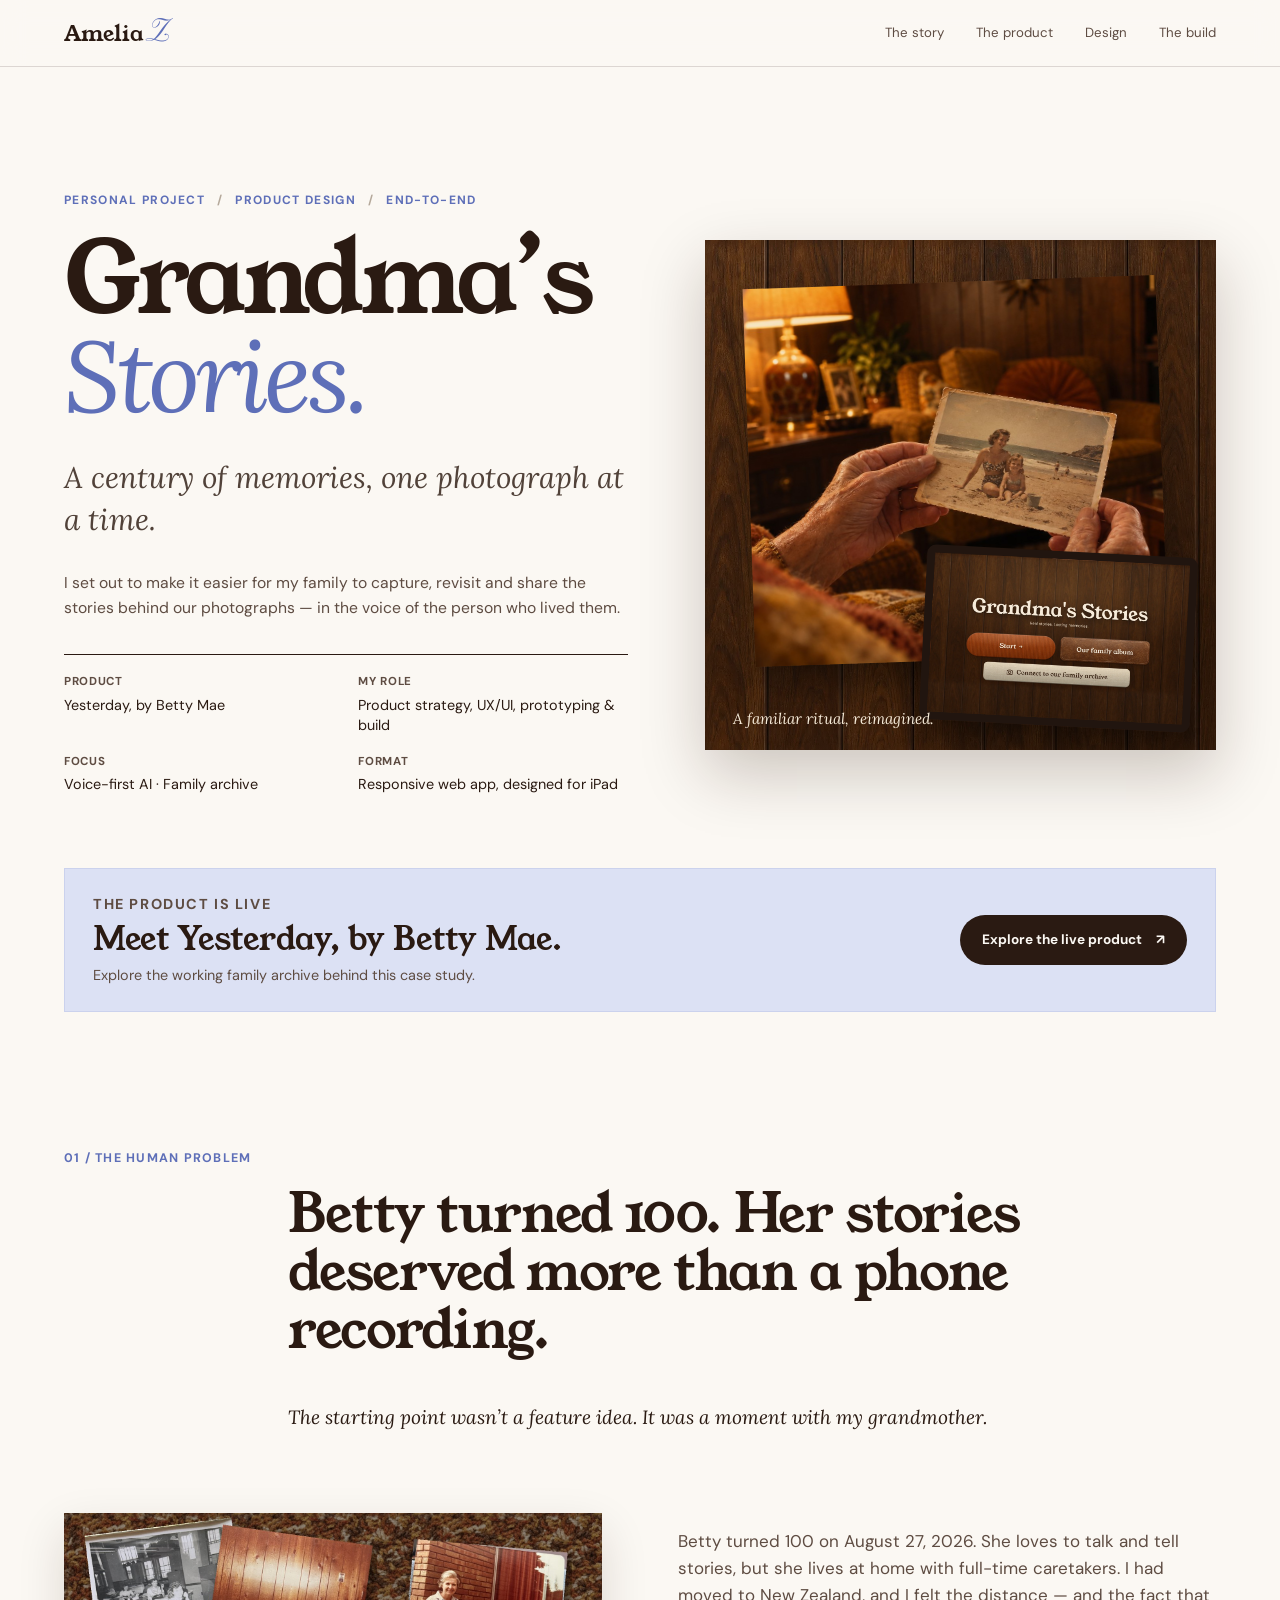
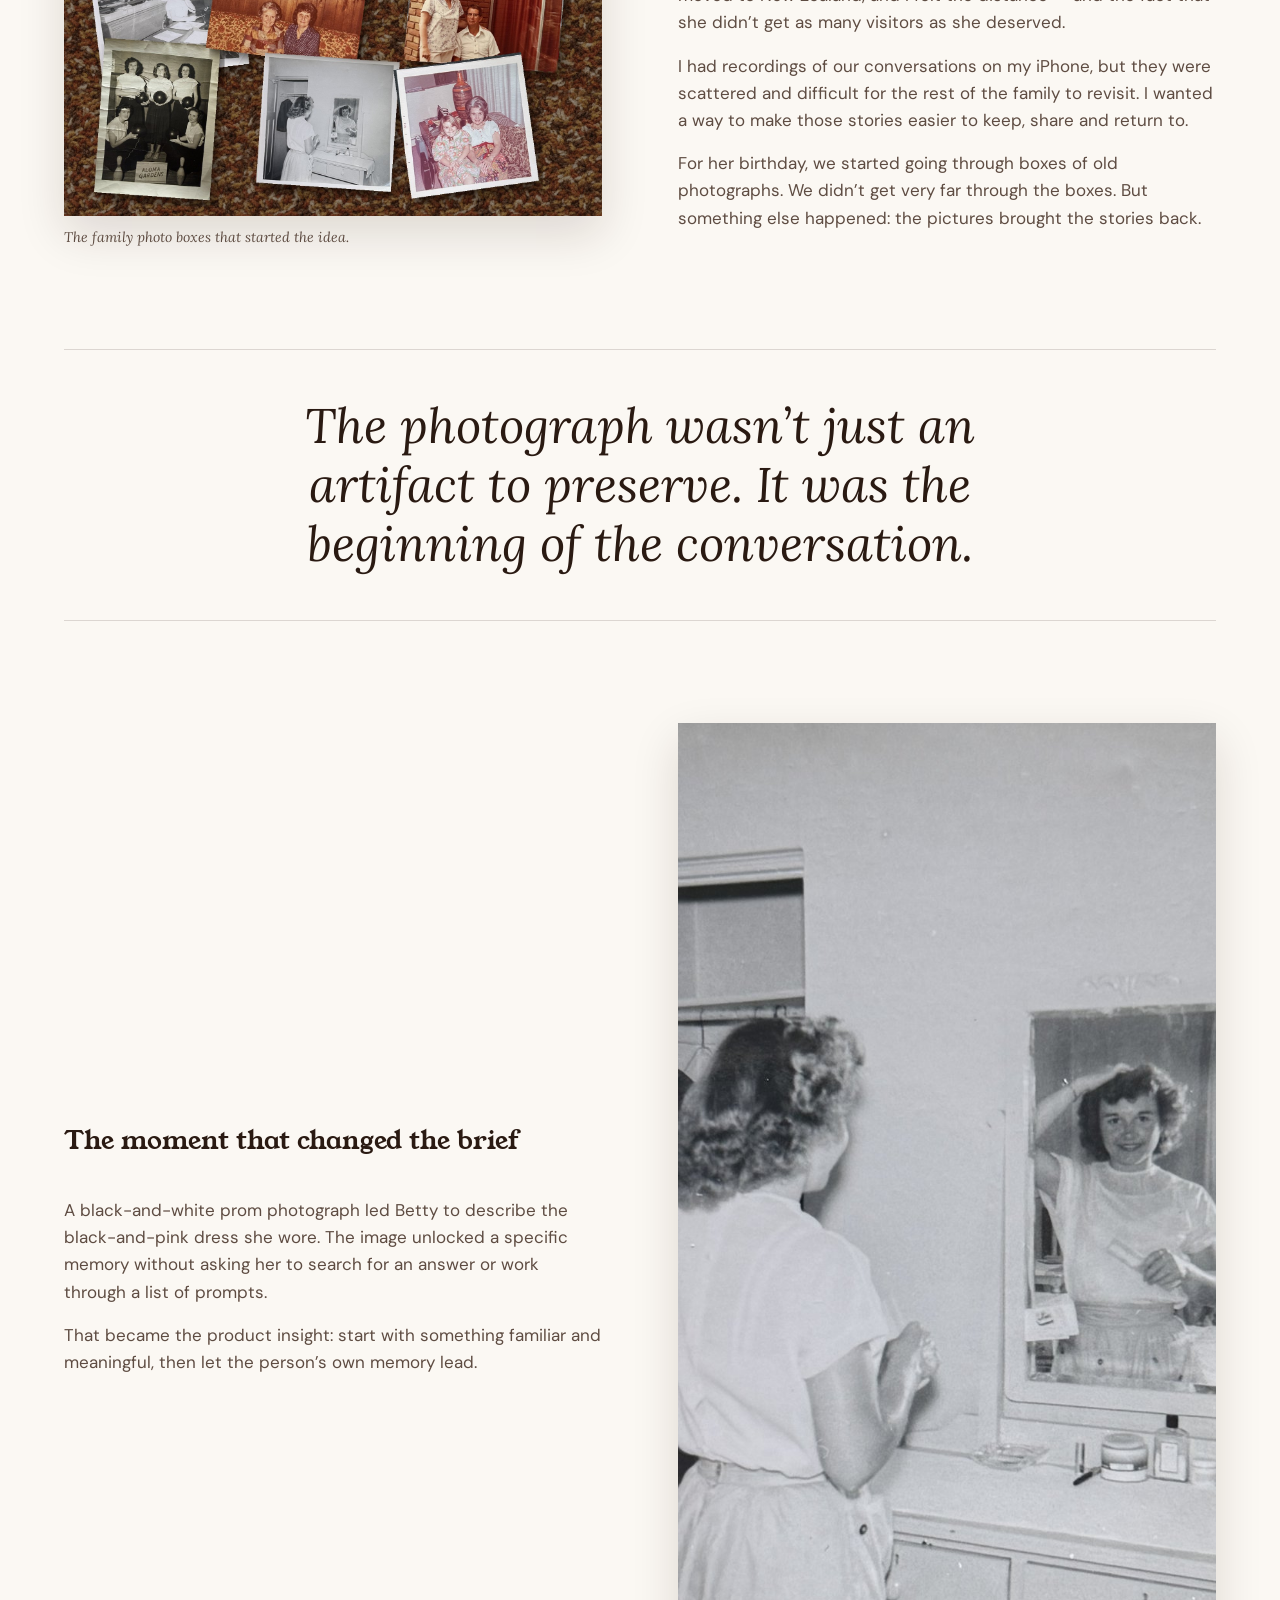
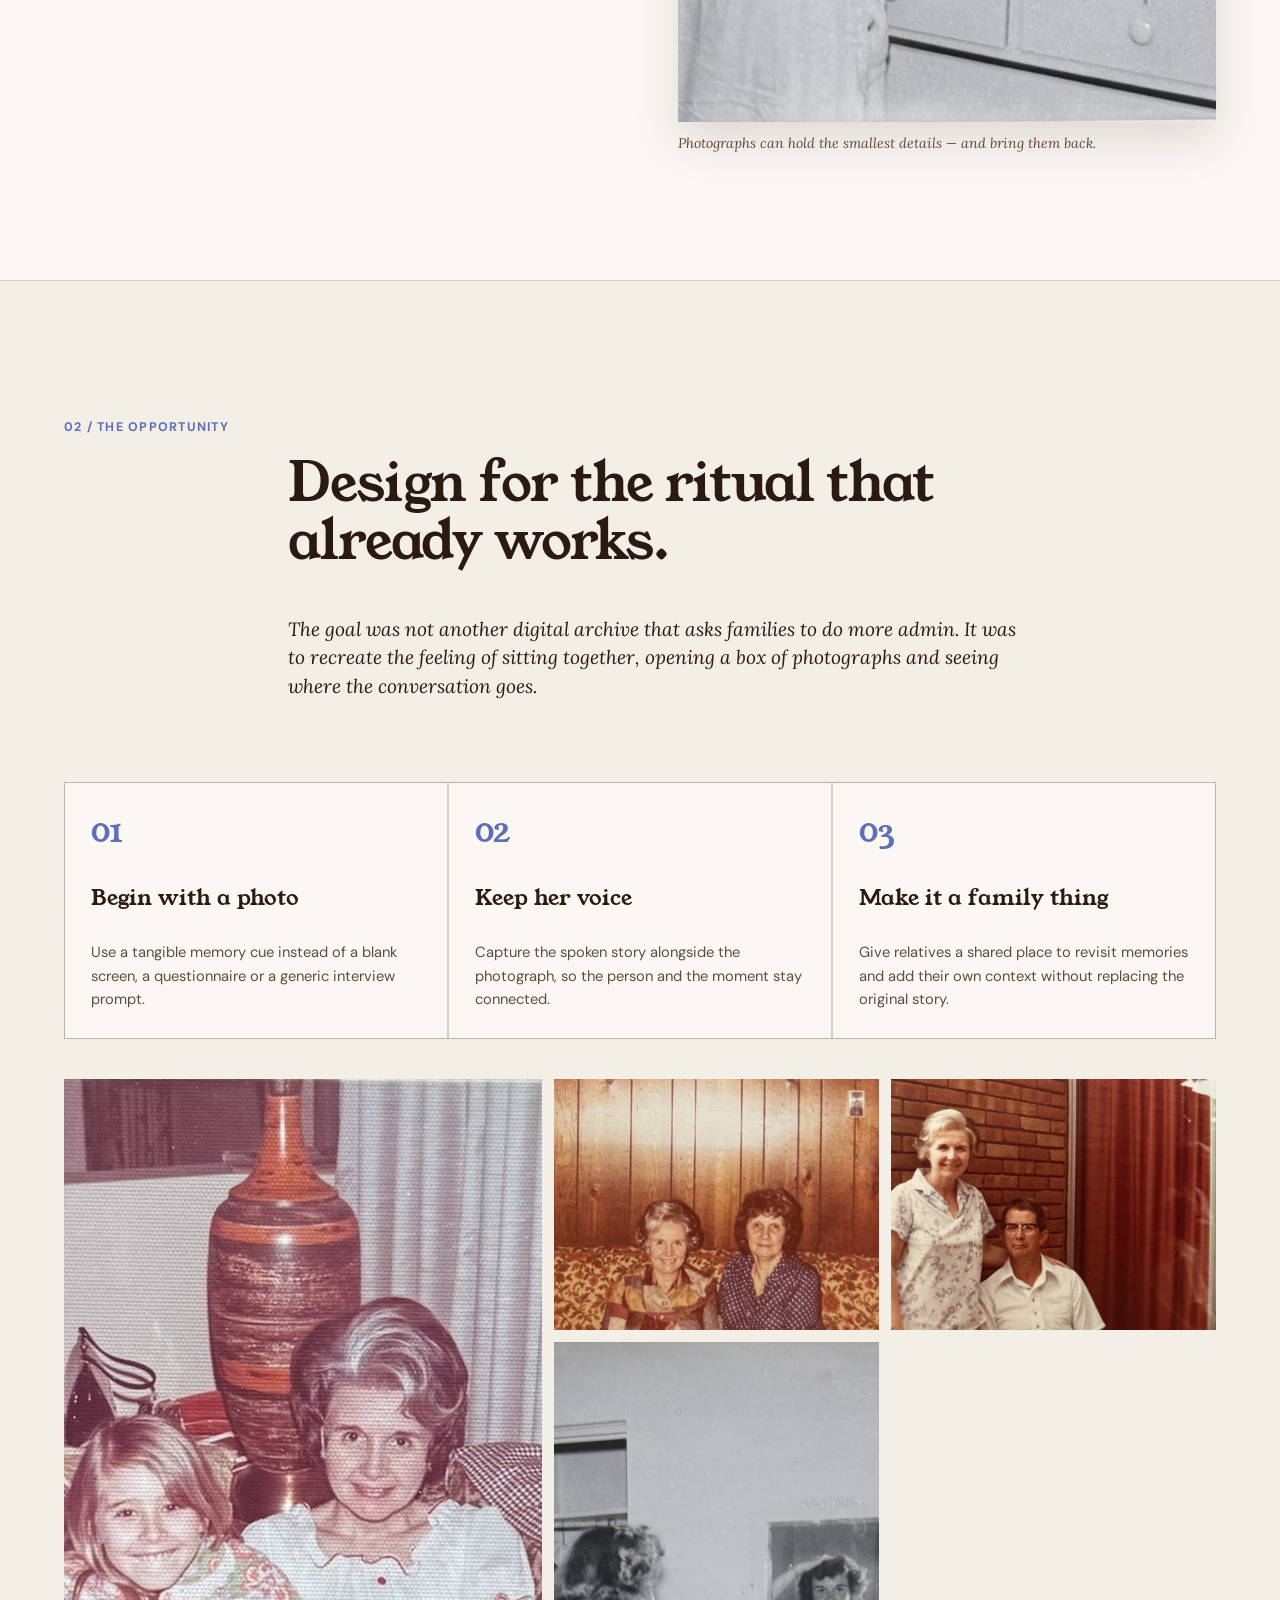
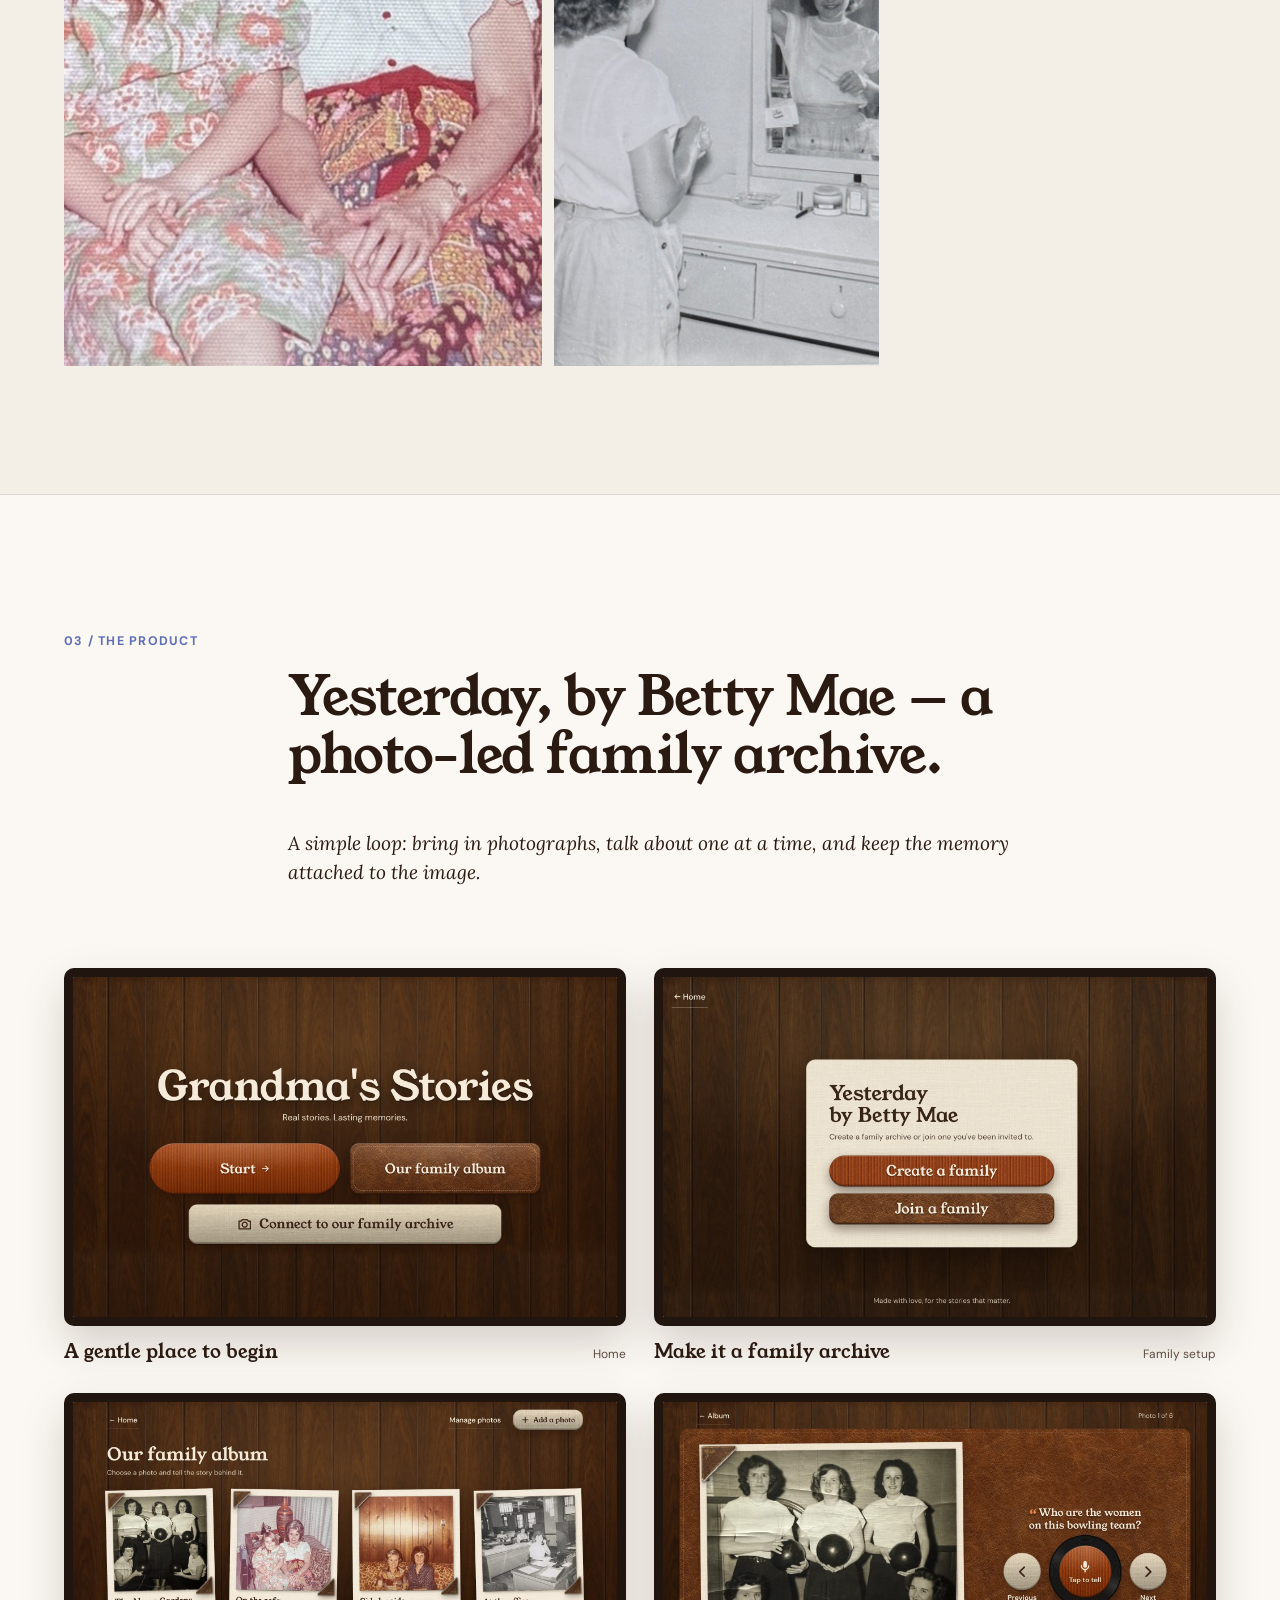
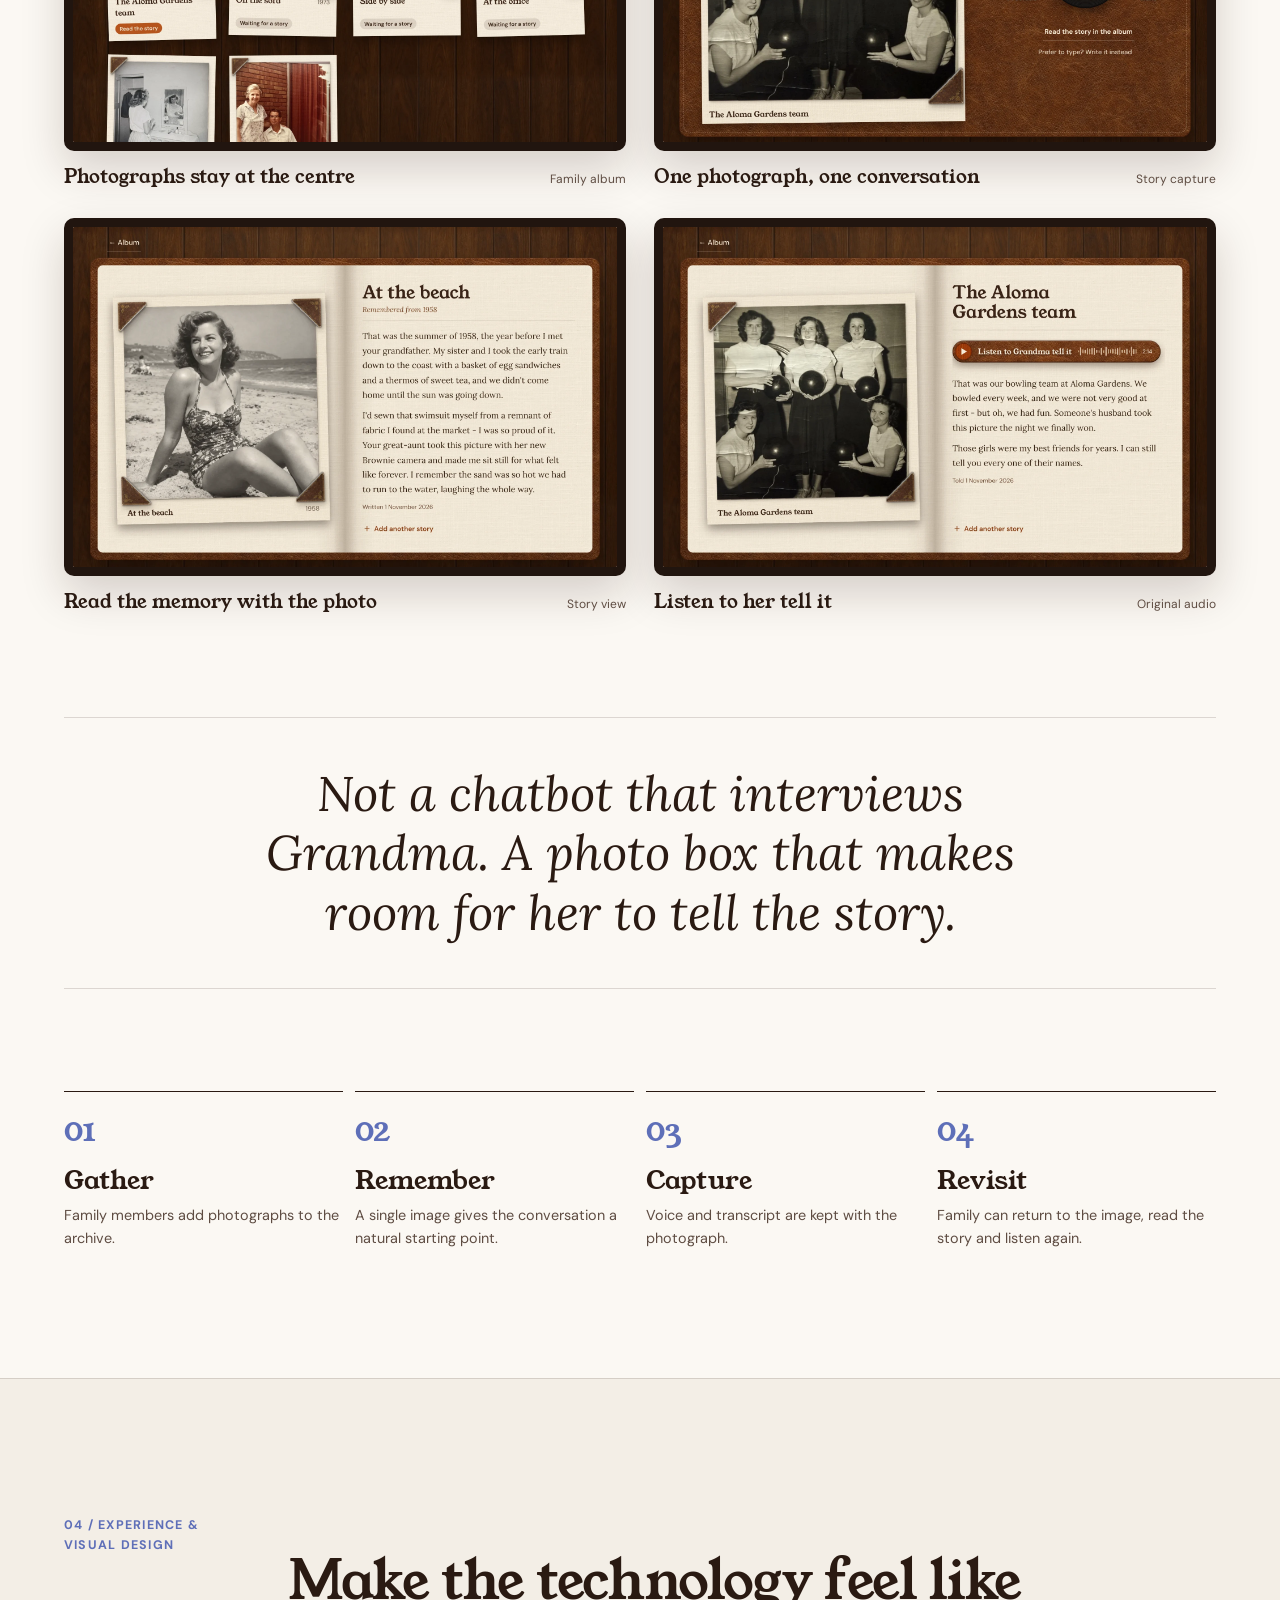
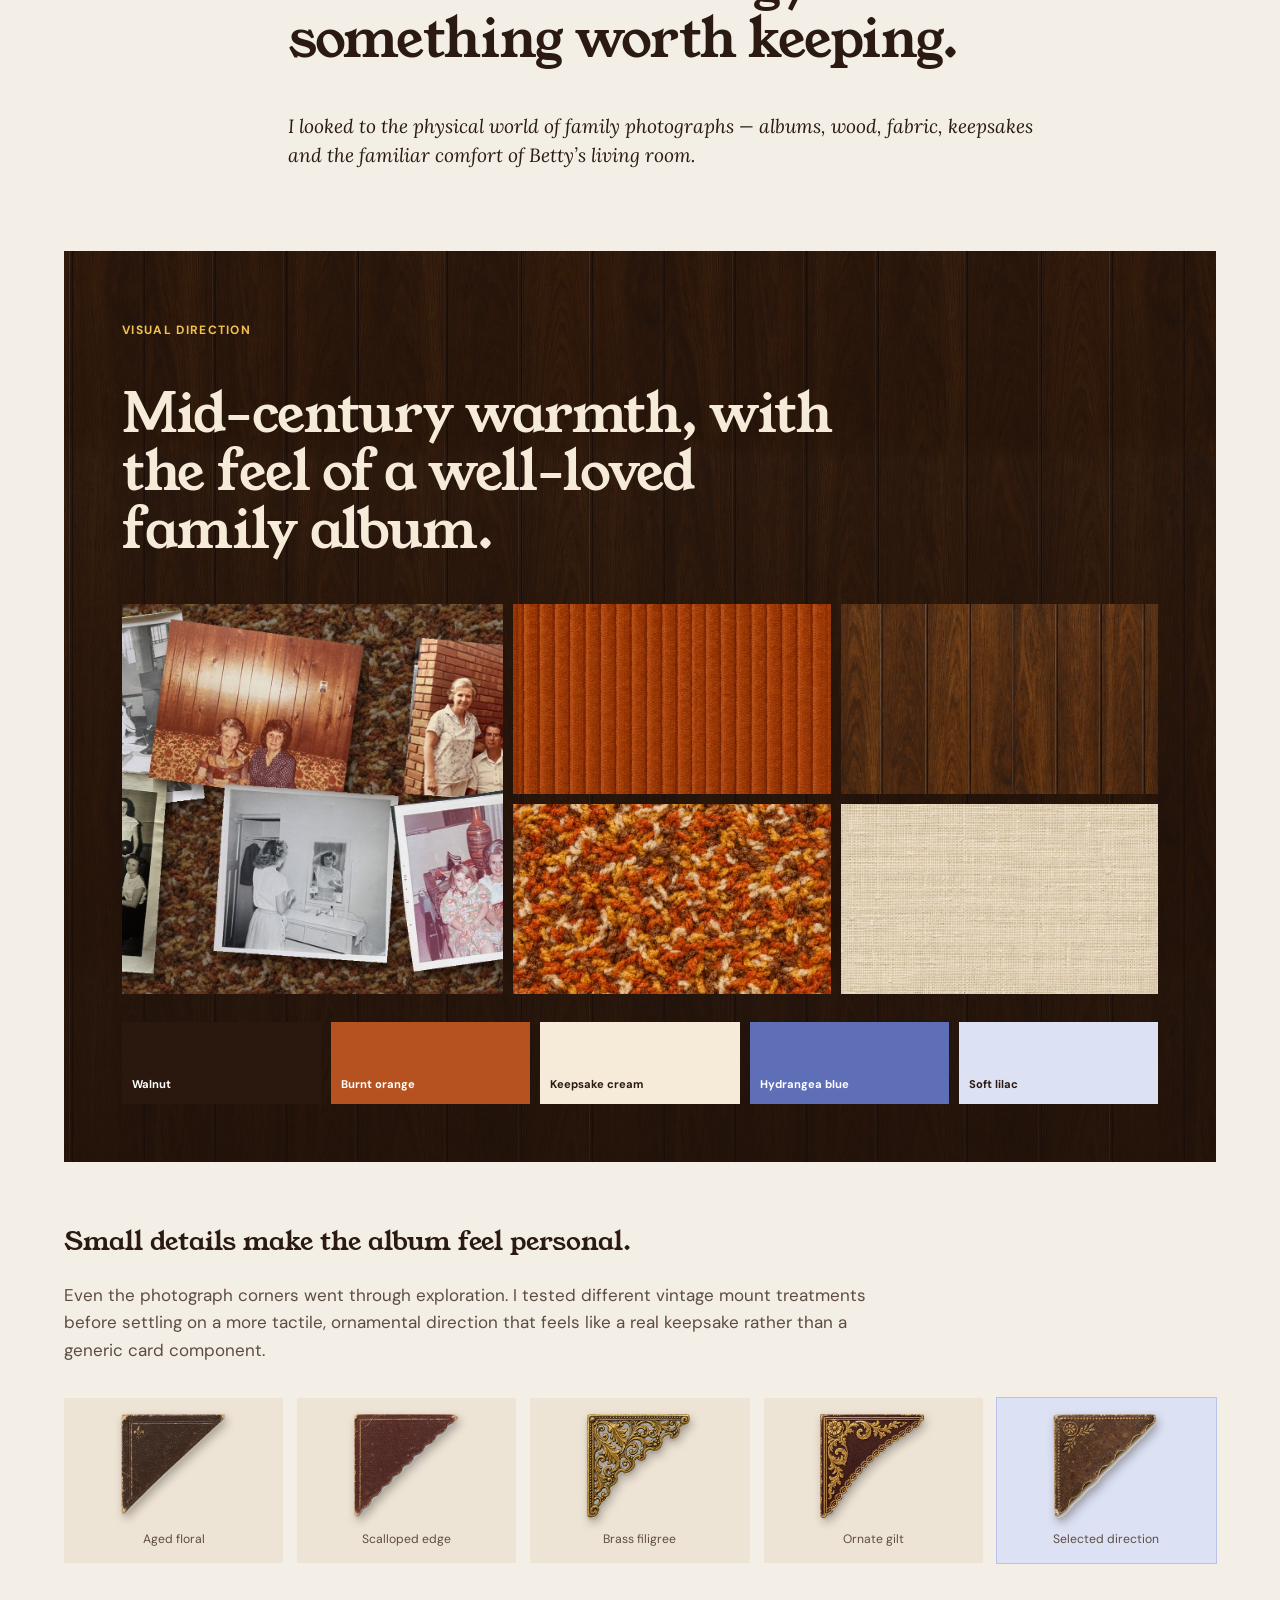
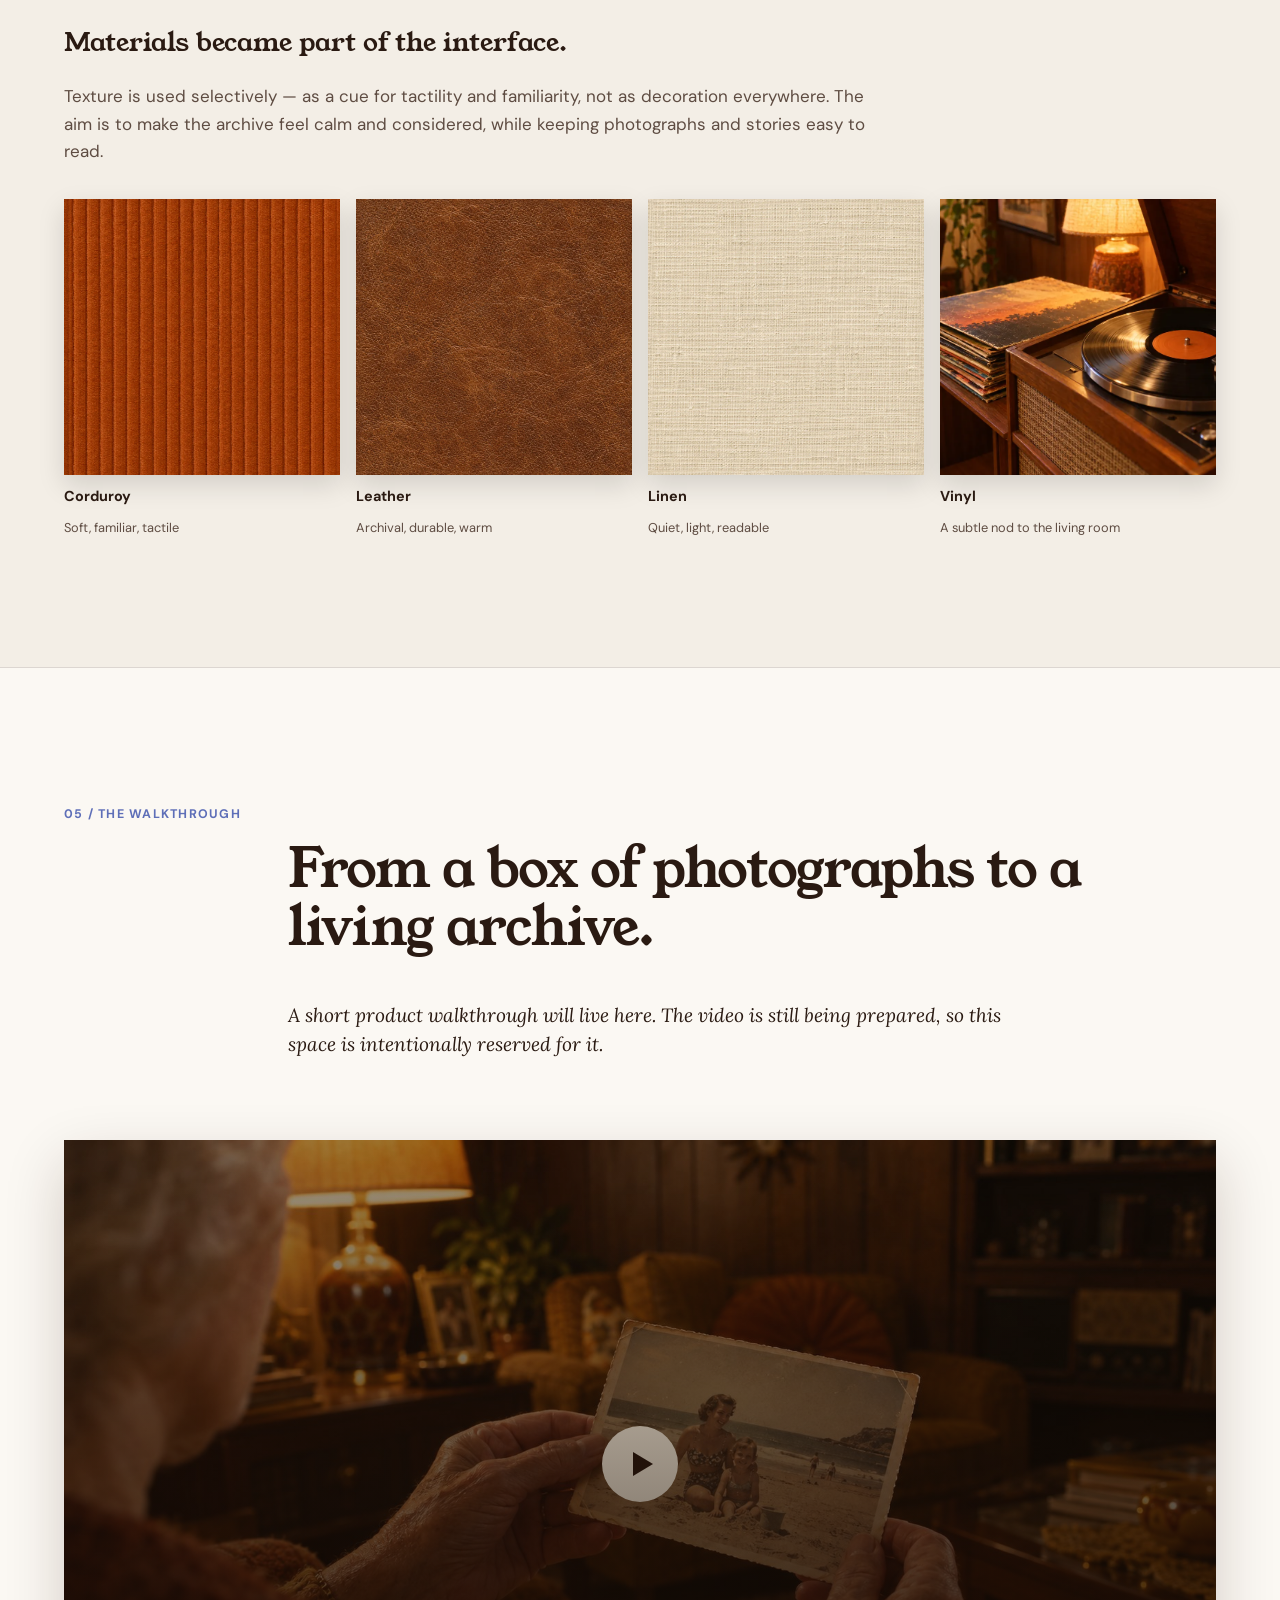
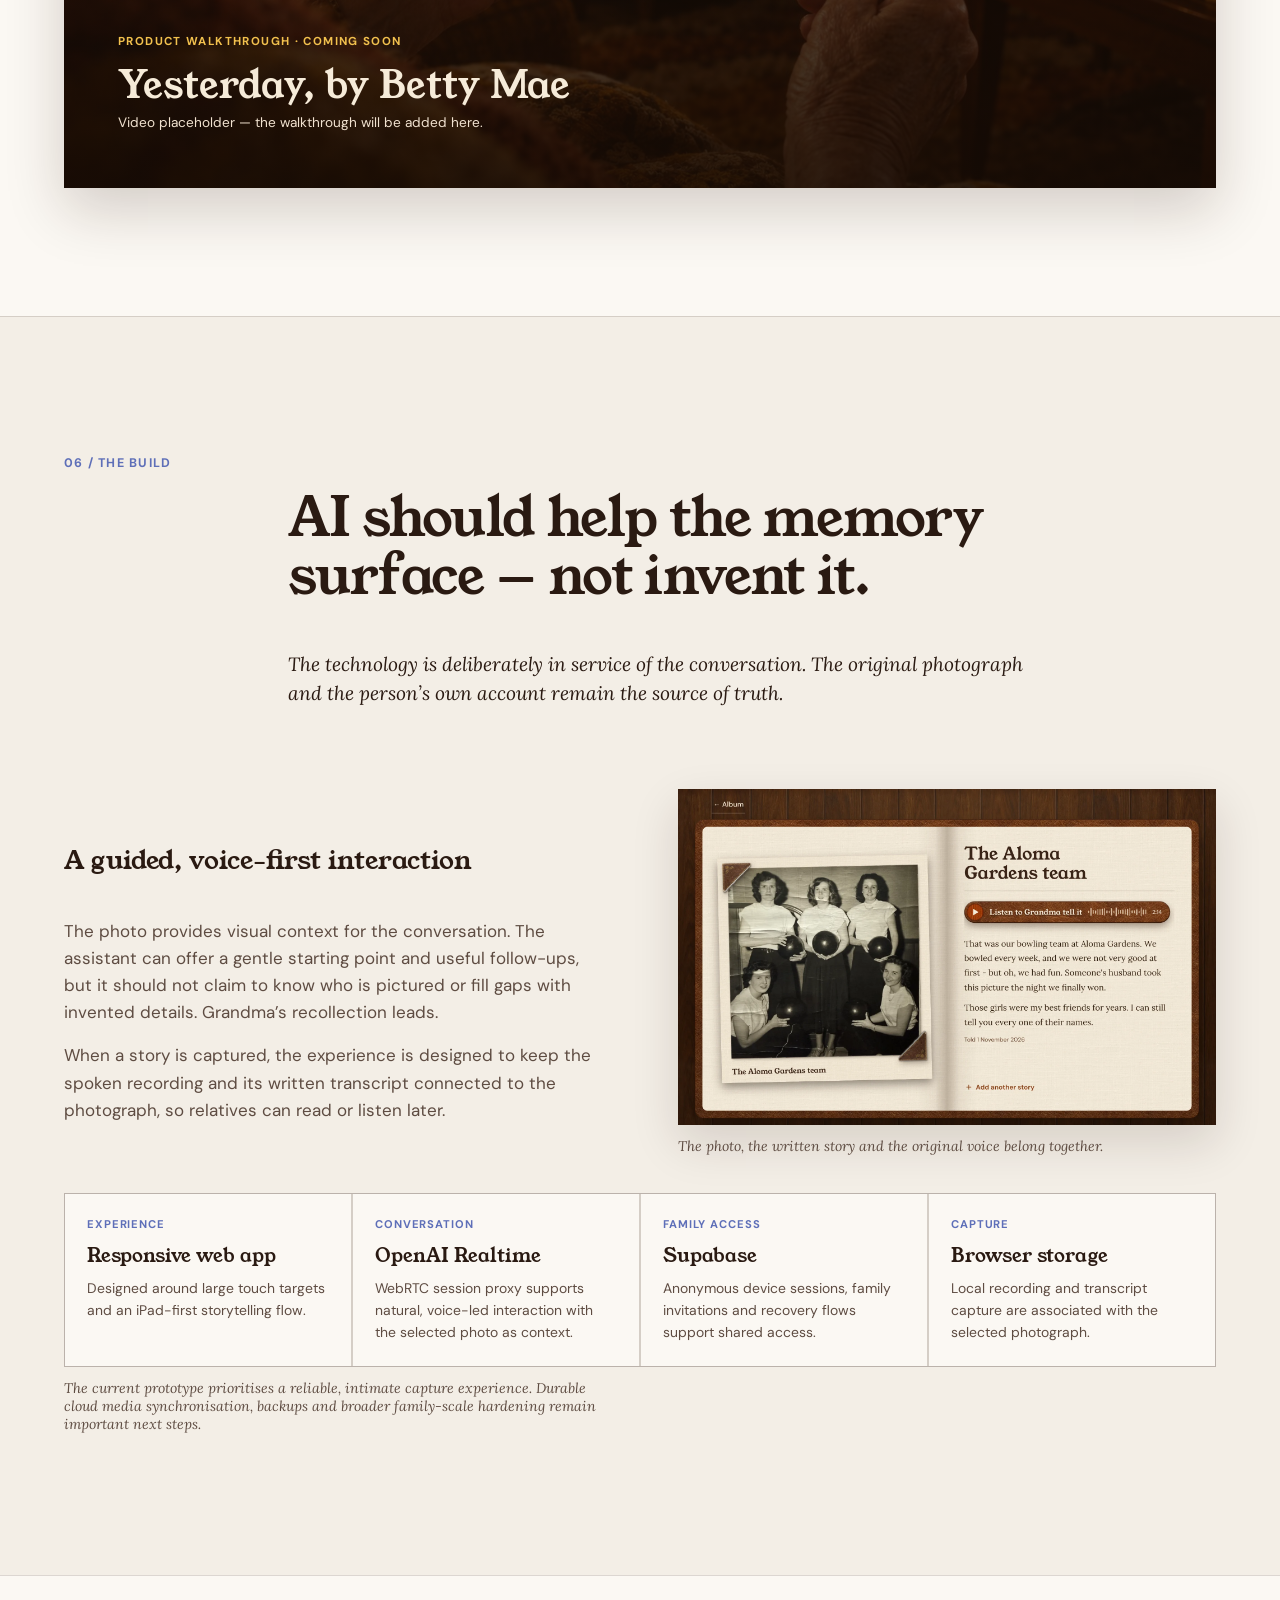
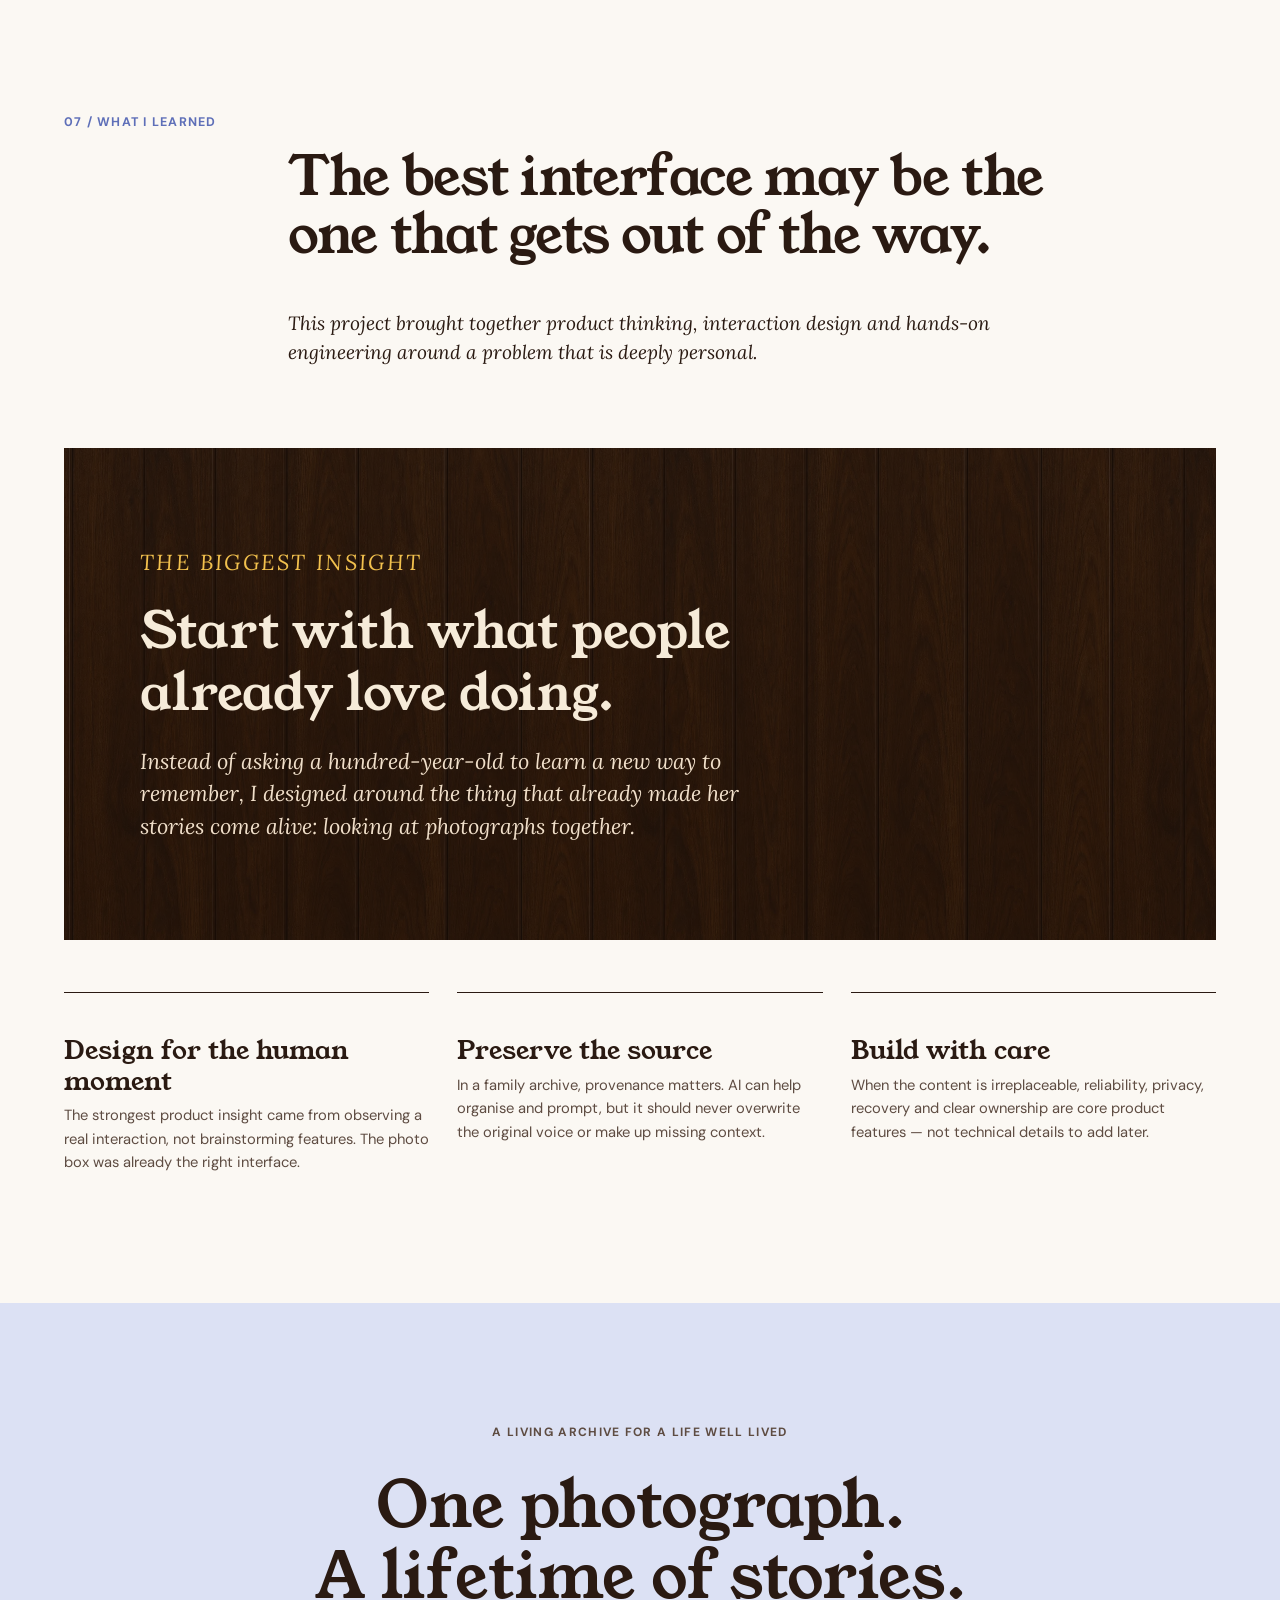
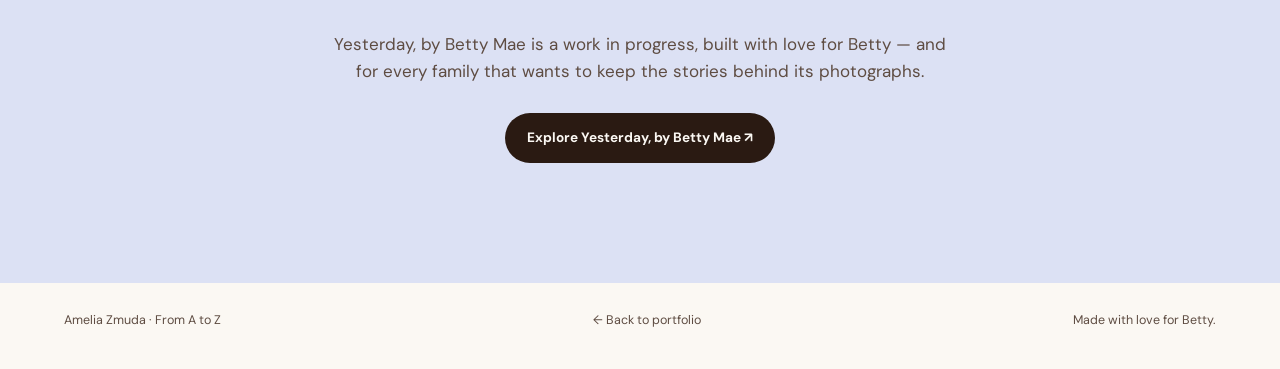
==== grandmas-stories/index.html @ b954909a "Rebuild Grandma’s Stories case study with project assets" ====
<!doctype html>
<html lang="en">
<head>
<meta charset="utf-8">
<meta name="viewport" content="width=device-width,initial-scale=1">
<meta name="theme-color" content="#fbf8f3">
<meta name="description" content="How Amelia Zmuda designed Yesterday, by Betty Mae: a photo-led family archive for preserving stories in the voices of the people who lived them.">
<title>Grandma’s Stories · Amelia Zmuda</title>
<link rel="preconnect" href="https://fonts.googleapis.com">
<link rel="preconnect" href="https://fonts.gstatic.com" crossorigin>
<link href="https://fonts.googleapis.com/css2?family=DM+Sans:wght@400;500;600;700&family=Lora:ital,wght@0,400;0,500;1,400;1,500&family=Young+Serif&family=Pinyon+Script&display=swap" rel="stylesheet">
<style>
:root{--paper:#fbf8f3;--paper2:#f3eee6;--ink:#2a1a12;--soft:#5e4c42;--rule:rgba(42,26,18,.15);--blue:#5e6fb8;--blue-soft:#dce1f4;--lilac:#b59bd3;--walnut:#2a170d;--cream:#f6ebd9;--rust:#b5521f;--display:"Young Serif",Georgia,serif;--serif:"Lora",Georgia,serif;--sans:"DM Sans",Arial,sans-serif;--wrap:min(1180px,calc(100% - 2 * clamp(20px,5vw,64px)))}
*{box-sizing:border-box}html{scroll-behavior:smooth;scroll-padding-top:90px}body{margin:0;background:var(--paper);color:var(--ink);font:17px/1.6 var(--sans);-webkit-font-smoothing:antialiased}img{display:block;max-width:100%}a{color:inherit}.wrap{width:var(--wrap);margin-inline:auto}
.site-nav{position:sticky;top:0;z-index:20;background:rgba(251,248,243,.92);backdrop-filter:blur(12px);border-bottom:1px solid var(--rule)}.nav-inner{display:flex;align-items:center;justify-content:space-between;gap:24px;min-height:66px}.wordmark{text-decoration:none;font:1.35rem var(--display);white-space:nowrap}.wordmark .z{font:2rem "Pinyon Script",cursive;color:var(--blue);margin-left:1px}.nav-links{display:flex;gap:clamp(14px,3vw,32px);font-size:.83rem;color:var(--soft)}.nav-links a{text-decoration:none}.nav-links a:hover{color:var(--blue)}
.hero{padding:clamp(58px,9vw,112px) 0 0}.eyebrow,.kicker{font-size:.75rem;font-weight:700;letter-spacing:.11em;text-transform:uppercase;color:var(--blue)}.eyebrow{display:flex;gap:12px;flex-wrap:wrap}.eyebrow span+span:before{content:"/";margin-right:12px;color:#b5a99b}.hero-grid{display:grid;grid-template-columns:1.05fr .95fr;gap:clamp(34px,6vw,78px);align-items:center}.hero h1{font:400 clamp(3.2rem,7.8vw,7.1rem)/.96 var(--display);letter-spacing:-.045em;margin:22px 0 24px;max-width:780px}.hero h1 em{font-family:var(--serif);font-weight:400;color:var(--blue)}.lede{font:italic clamp(1.25rem,1.5vw + .85rem,1.85rem)/1.42 var(--serif);max-width:33ch;color:#514239}.hero-copy>p:not(.eyebrow):not(.lede){max-width:55ch;color:var(--soft);font-size:.98rem;margin-top:20px}.facts{display:grid;grid-template-columns:1fr 1fr;gap:18px 24px;border-top:1px solid var(--ink);padding-top:18px;margin-top:34px}.facts dt{font-size:.72rem;font-weight:700;letter-spacing:.06em;text-transform:uppercase;color:var(--soft)}.facts dd{margin:3px 0 0;font-size:.9rem;line-height:1.4}
.hero-art{position:relative;min-height:510px;background:var(--walnut) url("assets/walnut.webp") center/520px;padding:32px;overflow:hidden;box-shadow:0 24px 60px rgba(40,18,6,.22)}.hero-art:before{content:"";position:absolute;inset:0;background:linear-gradient(140deg,rgba(20,10,4,.12),rgba(20,10,4,.48))}.hero-photo{position:absolute;inset:42px 54px 90px 44px;transform:rotate(-2deg);box-shadow:0 18px 40px #0007}.hero-photo img{width:100%;height:100%;object-fit:cover}.hero-screen{position:absolute;right:22px;bottom:24px;width:53%;border:8px solid #21150f;border-radius:9px;box-shadow:0 18px 40px #0008;transform:rotate(3deg)}.hero-screen img{width:100%;height:auto}.hero-caption{position:absolute;left:28px;bottom:22px;color:#f6ebd9;font:italic .95rem var(--serif);z-index:1}
.product-cta{display:flex;align-items:center;justify-content:space-between;gap:28px;padding:24px 28px;margin:56px 0 0;background:var(--blue-soft);border:1px solid #cbd2ed}.product-cta .kicker{margin:0 0 5px}.product-cta h2{font:400 clamp(1.45rem,2.5vw,2rem)/1.2 var(--display);margin:0 0 5px}.product-cta p{font-size:.9rem;color:var(--soft);margin:0;max-width:650px}.button{display:inline-flex;align-items:center;justify-content:center;gap:14px;min-height:50px;padding:0 22px;border-radius:999px;background:var(--ink);color:var(--paper);text-decoration:none;font-size:.85rem;font-weight:700;white-space:nowrap;transition:transform .2s,background .2s}.button:hover{transform:translateY(-3px);background:var(--blue)}
.chapter{padding:clamp(76px,10vw,132px) 0}.chapter+.chapter{border-top:1px solid var(--rule)}.tint{background:var(--paper2)}.chapter-head{display:grid;grid-template-columns:190px minmax(0,1fr);gap:34px;margin-bottom:clamp(34px,5vw,62px)}.chapter-num{font-size:.78rem;font-weight:700;letter-spacing:.1em;color:var(--blue);padding-top:9px}.chapter h2{font:400 clamp(2rem,4.2vw,3.7rem)/1.08 var(--display);letter-spacing:-.025em;max-width:850px}.chapter h3{font:400 clamp(1.25rem,2vw,1.65rem)/1.2 var(--display)}.chapter p{color:var(--soft);max-width:68ch}.chapter-intro{font:italic clamp(1.15rem,1.5vw,1.45rem)/1.5 var(--serif);color:var(--ink)!important;max-width:58ch;margin-top:18px}.split{display:grid;grid-template-columns:1fr 1fr;gap:clamp(30px,6vw,76px);align-items:center}.split figure{margin:0}.split figure img{width:100%;height:auto;box-shadow:0 18px 44px rgba(42,23,13,.14)}figcaption,.caption{font:italic .88rem var(--serif);color:var(--soft);margin-top:12px}.body-copy{display:grid;gap:16px}.body-copy p{margin:0}.pullquote{padding:28px 0;margin:28px 0;border-top:1px solid var(--ink);border-bottom:1px solid var(--ink);font:italic clamp(1.55rem,3vw,2.45rem)/1.3 var(--serif);max-width:780px;text-align:center;margin-inline:auto;color:var(--ink)}
.cards{display:grid;grid-template-columns:repeat(3,1fr);gap:2px;background:var(--rule);border:1px solid var(--rule);margin-top:42px}.card{background:var(--paper);padding:26px;display:grid;gap:9px;align-content:start}.card .number{font:2rem var(--display);color:var(--blue)}.card h3{font-size:1.35rem}.card p{font-size:.92rem;margin:0}
.photo-strip{display:grid;grid-template-columns:1.25fr .85fr .85fr;gap:12px;align-items:stretch;margin-top:40px}.photo-strip img{width:100%;height:100%;object-fit:cover;min-height:230px}.photo-strip .photo-tall{grid-row:span 2}.photo-strip .photo-tall img{height:100%}
.statement{margin:clamp(56px,8vw,104px) 0;padding:clamp(28px,4vw,46px) 0;border-top:1px solid var(--rule);border-bottom:1px solid var(--rule)}.statement p{font:italic clamp(1.8rem,3.8vw,3.3rem)/1.22 var(--serif);color:var(--ink);max-width:28ch;margin:auto;text-align:center}
.screen-grid{display:grid;grid-template-columns:repeat(2,1fr);gap:28px;margin-top:42px}.screen-card{margin:0}.screen-card img{width:100%;border:9px solid #21150f;border-radius:10px;box-shadow:0 18px 44px rgba(42,23,13,.18)}.screen-card figcaption{display:flex;justify-content:space-between;gap:14px;align-items:baseline}.screen-card figcaption strong{font:400 1.2rem var(--display);color:var(--ink)}.screen-card figcaption span{font: .75rem var(--sans);color:var(--soft)}
.process-list{display:grid;grid-template-columns:repeat(4,1fr);gap:12px;margin-top:36px}.process-step{border-top:1px solid var(--ink);padding-top:16px}.process-step b{font:2rem var(--display);color:var(--blue)}.process-step h3{margin:12px 0 8px}.process-step p{font-size:.9rem;margin:0}
.design-board{background:var(--walnut) url("assets/walnut.webp") center/520px;color:var(--cream);padding:clamp(28px,5vw,58px);position:relative;overflow:hidden}.design-board:before{content:"";position:absolute;inset:0;background:linear-gradient(#1a0e08a8,#1a0e08d9)}.design-board>*{position:relative}.design-board .kicker{color:#f2c14e}.design-board h2{color:var(--cream);max-width:750px}.design-board p{color:#ead9c4}.mood-grid{display:grid;grid-template-columns:1.2fr 1fr 1fr;grid-template-rows:190px 190px;gap:10px;margin-top:30px}.mood-grid img{width:100%;height:100%;object-fit:cover}.mood-grid .tall{grid-row:span 2}.swatches{display:grid;grid-template-columns:repeat(5,1fr);gap:10px;margin-top:28px}.swatch{height:82px;padding:10px;display:flex;align-items:flex-end;font-size:.7rem;font-weight:700;color:white;background-size:cover;background-position:center}.swatch.light{color:var(--ink)}
.mount-grid{display:grid;grid-template-columns:repeat(5,1fr);gap:14px;margin-top:34px}.mount-card{background:#eee4d5;padding:14px;text-align:center}.mount-card img{height:110px;width:100%;object-fit:contain;filter:drop-shadow(2px 4px 4px #0004)}.mount-card span{display:block;font-size:.76rem;color:var(--soft);margin-top:8px}.mount-card.selected{background:var(--blue-soft);outline:1px solid #b9c3e9}
.material-row{display:grid;grid-template-columns:repeat(4,1fr);gap:16px;margin-top:34px}.material{display:grid;gap:10px}.material img{width:100%;aspect-ratio:1;object-fit:cover;box-shadow:0 10px 25px #0002}.material strong{font-size:.9rem}.material span{font-size:.8rem;color:var(--soft)}
.video-placeholder{position:relative;aspect-ratio:16/9;background:#1b120c;overflow:hidden;box-shadow:0 22px 55px #2a170d30;margin-top:34px}.video-placeholder>img{width:100%;height:100%;object-fit:cover;opacity:.6}.video-overlay{position:absolute;inset:0;display:flex;flex-direction:column;justify-content:flex-end;padding:clamp(22px,5vw,54px);background:linear-gradient(transparent,rgba(20,10,4,.8));color:var(--cream)}.play-mark{position:absolute;left:50%;top:50%;transform:translate(-50%,-50%);width:76px;height:76px;border-radius:50%;background:var(--cream);display:grid;place-items:center}.play-mark:after{content:"";border-left:20px solid var(--walnut);border-top:12px solid transparent;border-bottom:12px solid transparent;margin-left:5px}.video-overlay small{font-size:.72rem;letter-spacing:.12em;text-transform:uppercase;color:#f2c14e;font-weight:700}.video-overlay strong{font:400 clamp(1.5rem,3vw,2.4rem) var(--display);margin-top:6px}.video-overlay span{font-size:.85rem;color:#f1e2d0}
.stack{display:grid;grid-template-columns:repeat(4,1fr);gap:2px;background:var(--rule);border:1px solid var(--rule);margin-top:38px}.stack>div{background:var(--paper);padding:22px;display:grid;gap:8px;align-content:start}.stack b{font:400 1.2rem var(--display)}.stack p{font-size:.87rem;margin:0}.stack small{font-size:.7rem;text-transform:uppercase;letter-spacing:.08em;color:var(--blue);font-weight:700}
.learning-feature{background:var(--walnut) url("assets/walnut.webp") center/520px;color:var(--cream);padding:clamp(34px,6vw,76px);position:relative;margin-bottom:52px}.learning-feature:before{content:"";position:absolute;inset:0;background:#1a0e08b8}.learning-feature>*{position:relative}.learning-feature .kicker{color:#f2c14e}.learning-feature h3{font-size:clamp(2rem,4vw,3.6rem);max-width:24ch;margin:10px 0 18px}.learning-feature p{font:italic clamp(1.15rem,1.7vw,1.65rem)/1.5 var(--serif);color:#f0dfca;max-width:48ch}
.learnings{display:grid;grid-template-columns:repeat(3,1fr);gap:28px}.learnings>div{border-top:1px solid var(--ink);padding-top:16px}.learnings h3{margin-bottom:8px}.learnings p{font-size:.92rem;margin:0}
.cta{padding:clamp(70px,10vw,120px) 0;text-align:center;background:var(--blue-soft)}.cta h2{font:400 clamp(2.3rem,5vw,4.2rem)/1.1 var(--display);margin:14px auto 20px;max-width:850px}.cta p{max-width:620px;margin:0 auto 28px;color:var(--soft)}.cta .button{background:var(--ink)}.footer{padding:28px 0 38px;display:flex;justify-content:space-between;gap:20px;flex-wrap:wrap;color:var(--soft);font-size:.78rem}.footer a{text-decoration:none}
@media(max-width:900px){.hero-grid,.split{grid-template-columns:1fr}.hero-art{min-height:420px}.chapter-head{grid-template-columns:1fr;gap:8px}.cards{grid-template-columns:1fr}.process-list{grid-template-columns:repeat(2,1fr)}.stack{grid-template-columns:repeat(2,1fr)}.mount-grid{grid-template-columns:repeat(3,1fr)}.material-row{grid-template-columns:repeat(2,1fr)}.learnings{grid-template-columns:1fr}.nav-links{gap:14px}.hero-grid{gap:38px}}
@media(max-width:600px){.nav-inner{min-height:58px}.nav-links{font-size:.7rem;gap:10px}.nav-links a:nth-child(3){display:none}.hero{padding-top:48px}.hero h1{font-size:clamp(3rem,16vw,5rem)}.hero-art{min-height:330px;padding:18px}.hero-photo{inset:30px 32px 76px 26px}.hero-screen{width:56%;right:12px;bottom:12px;border-width:5px}.hero-caption{left:16px;bottom:12px;font-size:.75rem}.facts{gap:14px}.product-cta{align-items:flex-start;flex-direction:column;padding:22px;margin-top:34px}.product-cta .button{width:100%}.chapter{padding:68px 0}.photo-strip{grid-template-columns:1fr 1fr}.photo-strip .photo-tall{grid-row:auto;grid-column:span 2}.photo-strip img{min-height:150px}.screen-grid{grid-template-columns:1fr;gap:22px}.process-list{grid-template-columns:1fr 1fr}.mood-grid{grid-template-columns:1fr 1fr;grid-template-rows:160px 160px 160px}.mood-grid .tall{grid-row:span 1}.swatches{grid-template-columns:repeat(3,1fr)}.mount-grid{grid-template-columns:repeat(2,1fr)}.material-row{grid-template-columns:1fr 1fr}.stack{grid-template-columns:1fr 1fr}.video-placeholder{aspect-ratio:4/3}.footer{font-size:.7rem}}
@media(prefers-reduced-motion:reduce){html{scroll-behavior:auto}*,*:before,*:after{transition:none!important;animation:none!important}}
</style>
</head>
<body>
<header class="site-nav"><div class="wrap nav-inner"><a class="wordmark" href="/">Amelia<span class="z">Z</span></a><nav class="nav-links" aria-label="Case study navigation"><a href="#story">The story</a><a href="#experience">The product</a><a href="#design">Design</a><a href="#build">The build</a></nav></div></header>
<main>
<section class="hero wrap">
 <div class="hero-grid">
  <div class="hero-copy">
   <p class="eyebrow"><span>Personal project</span><span>Product design</span><span>End-to-end</span></p>
   <h1>Grandma’s<br><em>Stories.</em></h1>
   <p class="lede">A century of memories, one photograph at a time.</p>
   <p>I set out to make it easier for my family to capture, revisit and share the stories behind our photographs — in the voice of the person who lived them.</p>
   <dl class="facts"><div><dt>Product</dt><dd>Yesterday, by Betty Mae</dd></div><div><dt>My role</dt><dd>Product strategy, UX/UI, prototyping &amp; build</dd></div><div><dt>Focus</dt><dd>Voice-first AI · Family archive</dd></div><div><dt>Format</dt><dd>Responsive web app, designed for iPad</dd></div></dl>
  </div>
  <div class="hero-art" aria-label="A family photograph and product screen"><div class="hero-photo"><img src="assets/hands.jpg" alt="An older woman holding a vintage family photograph"></div><div class="hero-screen"><img src="assets/home.webp" alt="Yesterday by Betty Mae home screen"></div><span class="hero-caption">A familiar ritual, reimagined.</span></div>
 </div>
 <div class="product-cta"><div><p class="kicker">THE PRODUCT IS LIVE</p><h2>Meet Yesterday, by Betty Mae.</h2><p>Explore the working family archive behind this case study.</p></div><a class="button" href="https://yesterdaybybettymae.com" target="_blank" rel="noopener noreferrer">Explore the live product <span aria-hidden="true">↗</span></a></div>
</section>

<section class="chapter" id="story">
 <div class="wrap">
  <div class="chapter-head"><div class="chapter-num">01 / THE HUMAN PROBLEM</div><div><h2>Betty turned 100. Her stories deserved more than a phone recording.</h2><p class="chapter-intro">The starting point wasn’t a feature idea. It was a moment with my grandmother.</p></div></div>
  <div class="split">
   <figure><img src="assets/photo-box.jpg" alt="A collection of old family photographs spread out together"><figcaption>The family photo boxes that started the idea.</figcaption></figure>
   <div class="body-copy">
    <p>Betty turned 100 on August 27, 2026. She loves to talk and tell stories, but she lives at home with full-time caretakers. I had moved to New Zealand, and I felt the distance — and the fact that she didn’t get as many visitors as she deserved.</p>
    <p>I had recordings of our conversations on my iPhone, but they were scattered and difficult for the rest of the family to revisit. I wanted a way to make those stories easier to keep, share and return to.</p>
    <p>For her birthday, we started going through boxes of old photographs. We didn’t get very far through the boxes. But something else happened: the pictures brought the stories back.</p>
   </div>
  </div>
  <div class="statement"><p>The photograph wasn’t just an artifact to preserve. It was the beginning of the conversation.</p></div>
  <div class="split">
   <div class="body-copy"><h3>The moment that changed the brief</h3><p>A black-and-white prom photograph led Betty to describe the black-and-pink dress she wore. The image unlocked a specific memory without asking her to search for an answer or work through a list of prompts.</p><p>That became the product insight: start with something familiar and meaningful, then let the person’s own memory lead.</p></div>
   <figure><img src="assets/real-3.jpg" alt="An old black-and-white family photograph of a woman looking into a mirror"><figcaption>Photographs can hold the smallest details — and bring them back.</figcaption></figure>
  </div>
 </div>
</section>

<section class="chapter tint">
 <div class="wrap">
  <div class="chapter-head"><div class="chapter-num">02 / THE OPPORTUNITY</div><div><h2>Design for the ritual that already works.</h2><p class="chapter-intro">The goal was not another digital archive that asks families to do more admin. It was to recreate the feeling of sitting together, opening a box of photographs and seeing where the conversation goes.</p></div></div>
  <div class="cards">
   <div class="card"><span class="number">01</span><h3>Begin with a photo</h3><p>Use a tangible memory cue instead of a blank screen, a questionnaire or a generic interview prompt.</p></div>
   <div class="card"><span class="number">02</span><h3>Keep her voice</h3><p>Capture the spoken story alongside the photograph, so the person and the moment stay connected.</p></div>
   <div class="card"><span class="number">03</span><h3>Make it a family thing</h3><p>Give relatives a shared place to revisit memories and add their own context without replacing the original story.</p></div>
  </div>
  <div class="photo-strip"><div class="photo-tall"><img src="assets/real-1.jpg" alt="A vintage family snapshot of two children"></div><img src="assets/real-2.jpg" alt="A vintage family portrait on a patterned sofa"><img src="assets/real-4.jpg" alt="An older couple standing together"><img src="assets/real-3.jpg" alt="A black-and-white photograph from a family home"></div>
 </div>
</section>

<section class="chapter" id="experience">
 <div class="wrap">
  <div class="chapter-head"><div class="chapter-num">03 / THE PRODUCT</div><div><h2>Yesterday, by Betty Mae — a photo-led family archive.</h2><p class="chapter-intro">A simple loop: bring in photographs, talk about one at a time, and keep the memory attached to the image.</p></div></div>
  <div class="screen-grid">
   <figure class="screen-card"><img src="assets/home.webp" alt="Yesterday by Betty Mae home screen with Start and family album options"><figcaption><strong>A gentle place to begin</strong><span>Home</span></figcaption></figure>
   <figure class="screen-card"><img src="assets/welcome.webp" alt="Create or join a family archive screen"><figcaption><strong>Make it a family archive</strong><span>Family setup</span></figcaption></figure>
   <figure class="screen-card"><img src="assets/album.webp" alt="Family album with photographs and story statuses"><figcaption><strong>Photographs stay at the centre</strong><span>Family album</span></figcaption></figure>
   <figure class="screen-card"><img src="assets/story.webp" alt="Photo-led storytelling screen with a voice recording control"><figcaption><strong>One photograph, one conversation</strong><span>Story capture</span></figcaption></figure>
   <figure class="screen-card"><img src="assets/view.webp" alt="A saved story displayed alongside its photograph"><figcaption><strong>Read the memory with the photo</strong><span>Story view</span></figcaption></figure>
   <figure class="screen-card"><img src="assets/view-listen.webp" alt="A saved story with an audio playback control"><figcaption><strong>Listen to her tell it</strong><span>Original audio</span></figcaption></figure>
  </div>
  <div class="statement"><p>Not a chatbot that interviews Grandma. A photo box that makes room for her to tell the story.</p></div>
  <div class="process-list">
   <div class="process-step"><b>01</b><h3>Gather</h3><p>Family members add photographs to the archive.</p></div>
   <div class="process-step"><b>02</b><h3>Remember</h3><p>A single image gives the conversation a natural starting point.</p></div>
   <div class="process-step"><b>03</b><h3>Capture</h3><p>Voice and transcript are kept with the photograph.</p></div>
   <div class="process-step"><b>04</b><h3>Revisit</h3><p>Family can return to the image, read the story and listen again.</p></div>
  </div>
 </div>
</section>

<section class="chapter tint" id="design">
 <div class="wrap">
  <div class="chapter-head"><div class="chapter-num">04 / EXPERIENCE &amp; VISUAL DESIGN</div><div><h2>Make the technology feel like something worth keeping.</h2><p class="chapter-intro">I looked to the physical world of family photographs — albums, wood, fabric, keepsakes and the familiar comfort of Betty’s living room.</p></div></div>
  <div class="design-board">
   <p class="kicker">VISUAL DIRECTION</p><h2>Mid-century warmth, with the feel of a well-loved family album.</h2>
   <div class="mood-grid"><img class="tall" src="assets/photo-box.jpg" alt="Vintage photographs arranged on a textured surface"><img src="assets/corduroy.webp" alt="Corduroy fabric texture"><img src="assets/walnut.webp" alt="Walnut wood texture"><img src="assets/shag.webp" alt="Shag rug texture"><img src="assets/linen.webp" alt="Linen fabric texture"></div>
   <div class="swatches"><div class="swatch" style="background:#2a170d">Walnut</div><div class="swatch" style="background:#b5521f">Burnt orange</div><div class="swatch light" style="background:#f6ebd9">Keepsake cream</div><div class="swatch" style="background:#5e6fb8">Hydrangea blue</div><div class="swatch light" style="background:#dce1f4">Soft lilac</div></div>
  </div>
  <div style="margin-top:64px"><h3>Small details make the album feel personal.</h3><p>Even the photograph corners went through exploration. I tested different vintage mount treatments before settling on a more tactile, ornamental direction that feels like a real keepsake rather than a generic card component.</p>
   <div class="mount-grid"><div class="mount-card"><img src="assets/aged-fleur.webp" alt="Aged floral photo corner mount"><span>Aged floral</span></div><div class="mount-card"><img src="assets/aged-scallop.webp" alt="Aged scalloped photo corner mount"><span>Scalloped edge</span></div><div class="mount-card"><img src="assets/brass-filigree.webp" alt="Brass filigree photo corner mount"><span>Brass filigree</span></div><div class="mount-card"><img src="assets/ornate-gilt.webp" alt="Ornate gilt photo corner mount"><span>Ornate gilt</span></div><div class="mount-card selected"><img src="assets/final.webp" alt="Selected vintage corner mount"><span>Selected direction</span></div></div>
  </div>
  <div style="margin-top:64px"><h3>Materials became part of the interface.</h3><p>Texture is used selectively — as a cue for tactility and familiarity, not as decoration everywhere. The aim is to make the archive feel calm and considered, while keeping photographs and stories easy to read.</p>
   <div class="material-row"><div class="material"><img src="assets/corduroy.webp" alt="Corduroy material"><strong>Corduroy</strong><span>Soft, familiar, tactile</span></div><div class="material"><img src="assets/leather.webp" alt="Leather material"><strong>Leather</strong><span>Archival, durable, warm</span></div><div class="material"><img src="assets/linen.webp" alt="Linen material"><strong>Linen</strong><span>Quiet, light, readable</span></div><div class="material"><img src="assets/record.webp" alt="Vinyl record detail"><strong>Vinyl</strong><span>A subtle nod to the living room</span></div></div>
  </div>
 </div>
</section>

<section class="chapter">
 <div class="wrap">
  <div class="chapter-head"><div class="chapter-num">05 / THE WALKTHROUGH</div><div><h2>From a box of photographs to a living archive.</h2><p class="chapter-intro">A short product walkthrough will live here. The video is still being prepared, so this space is intentionally reserved for it.</p></div></div>
  <div class="video-placeholder" role="img" aria-label="Placeholder for the upcoming Yesterday by Betty Mae product walkthrough video"><img src="assets/hands.jpg" alt=""><div class="play-mark" aria-hidden="true"></div><div class="video-overlay"><small>Product walkthrough · Coming soon</small><strong>Yesterday, by Betty Mae</strong><span>Video placeholder — the walkthrough will be added here.</span></div></div>
 </div>
</section>

<section class="chapter tint" id="build">
 <div class="wrap">
  <div class="chapter-head"><div class="chapter-num">06 / THE BUILD</div><div><h2>AI should help the memory surface — not invent it.</h2><p class="chapter-intro">The technology is deliberately in service of the conversation. The original photograph and the person’s own account remain the source of truth.</p></div></div>
  <div class="split">
   <div class="body-copy"><h3>A guided, voice-first interaction</h3><p>The photo provides visual context for the conversation. The assistant can offer a gentle starting point and useful follow-ups, but it should not claim to know who is pictured or fill gaps with invented details. Grandma’s recollection leads.</p><p>When a story is captured, the experience is designed to keep the spoken recording and its written transcript connected to the photograph, so relatives can read or listen later.</p></div>
   <figure><img src="assets/view-listen.webp" alt="A story page showing a photograph, written memory and audio playback"><figcaption>The photo, the written story and the original voice belong together.</figcaption></figure>
  </div>
  <div class="stack">
   <div><small>Experience</small><b>Responsive web app</b><p>Designed around large touch targets and an iPad-first storytelling flow.</p></div>
   <div><small>Conversation</small><b>OpenAI Realtime</b><p>WebRTC session proxy supports natural, voice-led interaction with the selected photo as context.</p></div>
   <div><small>Family access</small><b>Supabase</b><p>Anonymous device sessions, family invitations and recovery flows support shared access.</p></div>
   <div><small>Capture</small><b>Browser storage</b><p>Local recording and transcript capture are associated with the selected photograph.</p></div>
  </div>
  <p class="caption">The current prototype prioritises a reliable, intimate capture experience. Durable cloud media synchronisation, backups and broader family-scale hardening remain important next steps.</p>
 </div>
</section>

<section class="chapter">
 <div class="wrap">
  <div class="chapter-head"><div class="chapter-num">07 / WHAT I LEARNED</div><div><h2>The best interface may be the one that gets out of the way.</h2><p class="chapter-intro">This project brought together product thinking, interaction design and hands-on engineering around a problem that is deeply personal.</p></div></div>
  <div class="learning-feature"><p class="kicker">THE BIGGEST INSIGHT</p><h3>Start with what people already love doing.</h3><p>Instead of asking a hundred-year-old to learn a new way to remember, I designed around the thing that already made her stories come alive: looking at photographs together.</p></div>
  <div class="learnings">
   <div><h3>Design for the human moment</h3><p>The strongest product insight came from observing a real interaction, not brainstorming features. The photo box was already the right interface.</p></div>
   <div><h3>Preserve the source</h3><p>In a family archive, provenance matters. AI can help organise and prompt, but it should never overwrite the original voice or make up missing context.</p></div>
   <div><h3>Build with care</h3><p>When the content is irreplaceable, reliability, privacy, recovery and clear ownership are core product features — not technical details to add later.</p></div>
  </div>
 </div>
</section>

<section class="cta"><div class="wrap"><p class="kicker">A LIVING ARCHIVE FOR A LIFE WELL LIVED</p><h2>One photograph.<br>A lifetime of stories.</h2><p>Yesterday, by Betty Mae is a work in progress, built with love for Betty — and for every family that wants to keep the stories behind its photographs.</p><a class="button" href="https://yesterdaybybettymae.com" target="_blank" rel="noopener noreferrer">Explore Yesterday, by Betty Mae ↗</a></div></section>
</main>
<footer class="wrap footer"><span>Amelia Zmuda · From A to Z</span><a href="/">← Back to portfolio</a><span>Made with love for Betty.</span></footer>
</body>
</html>
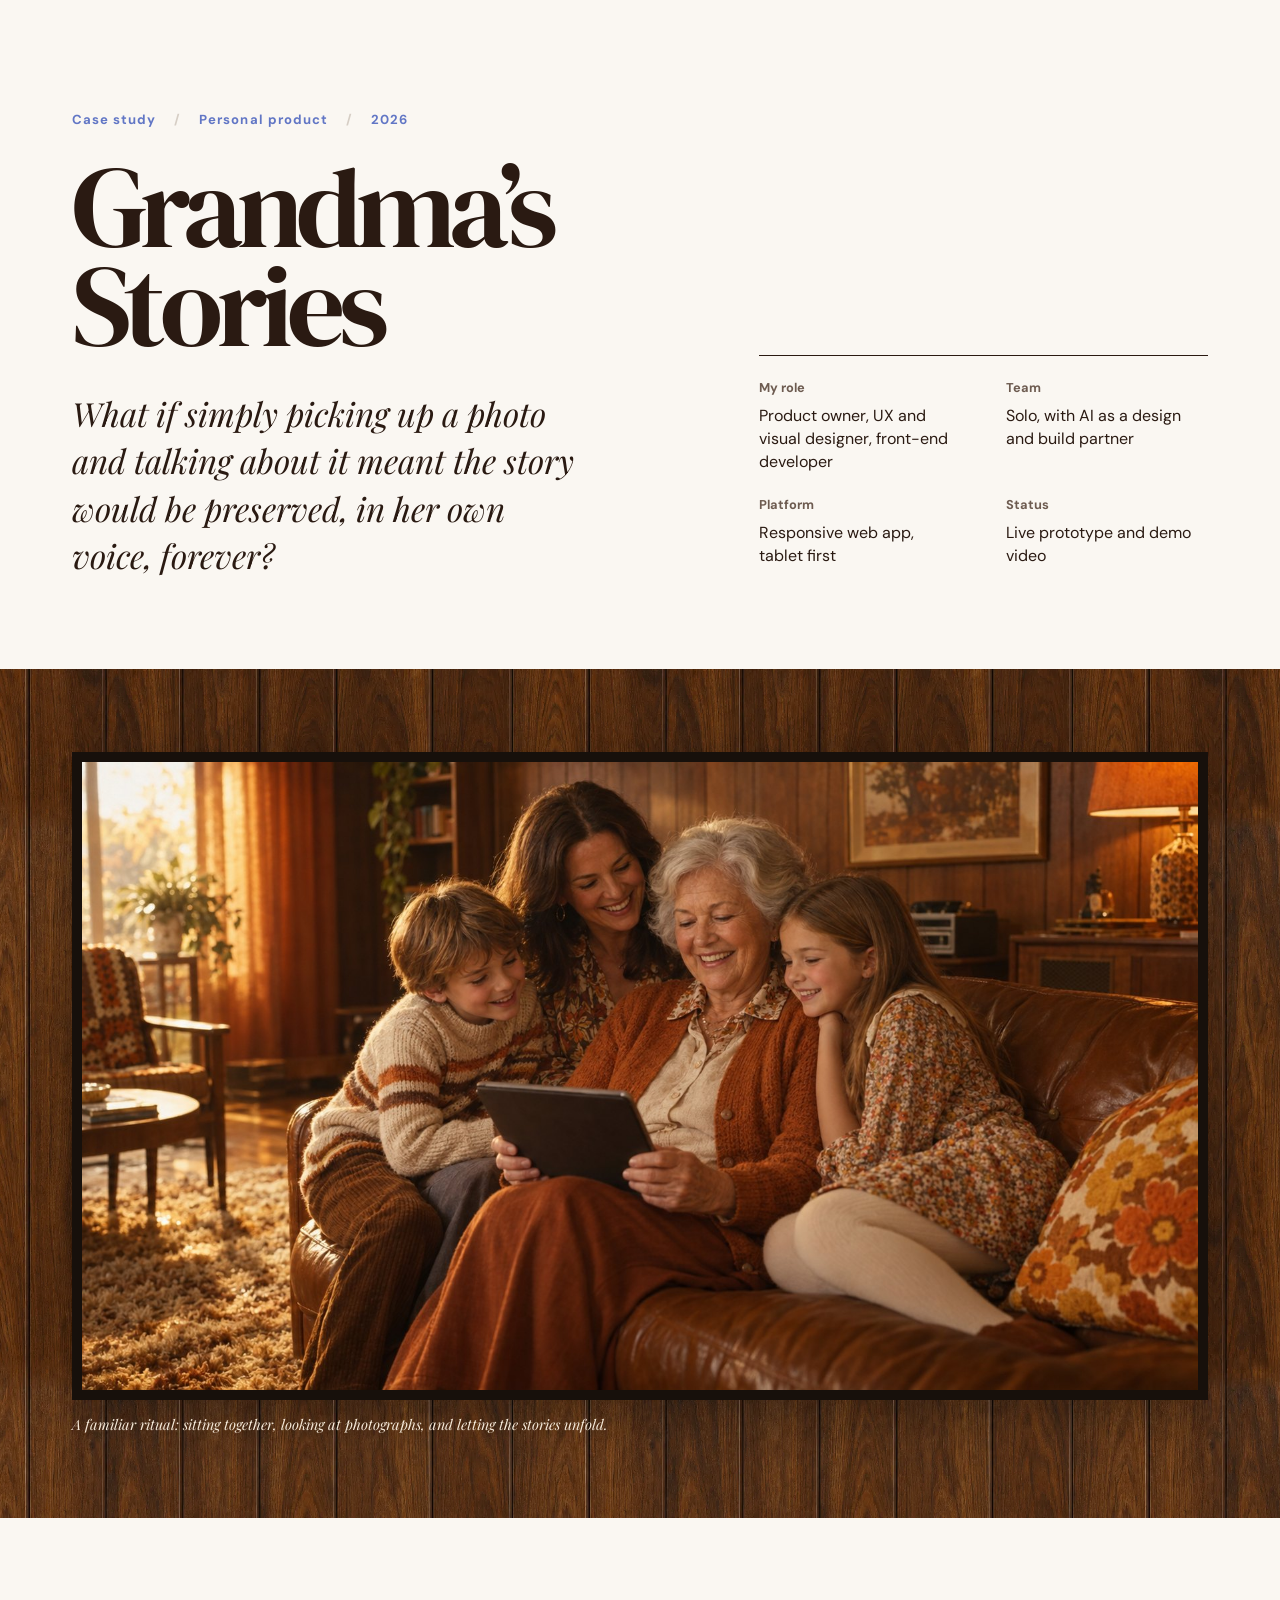
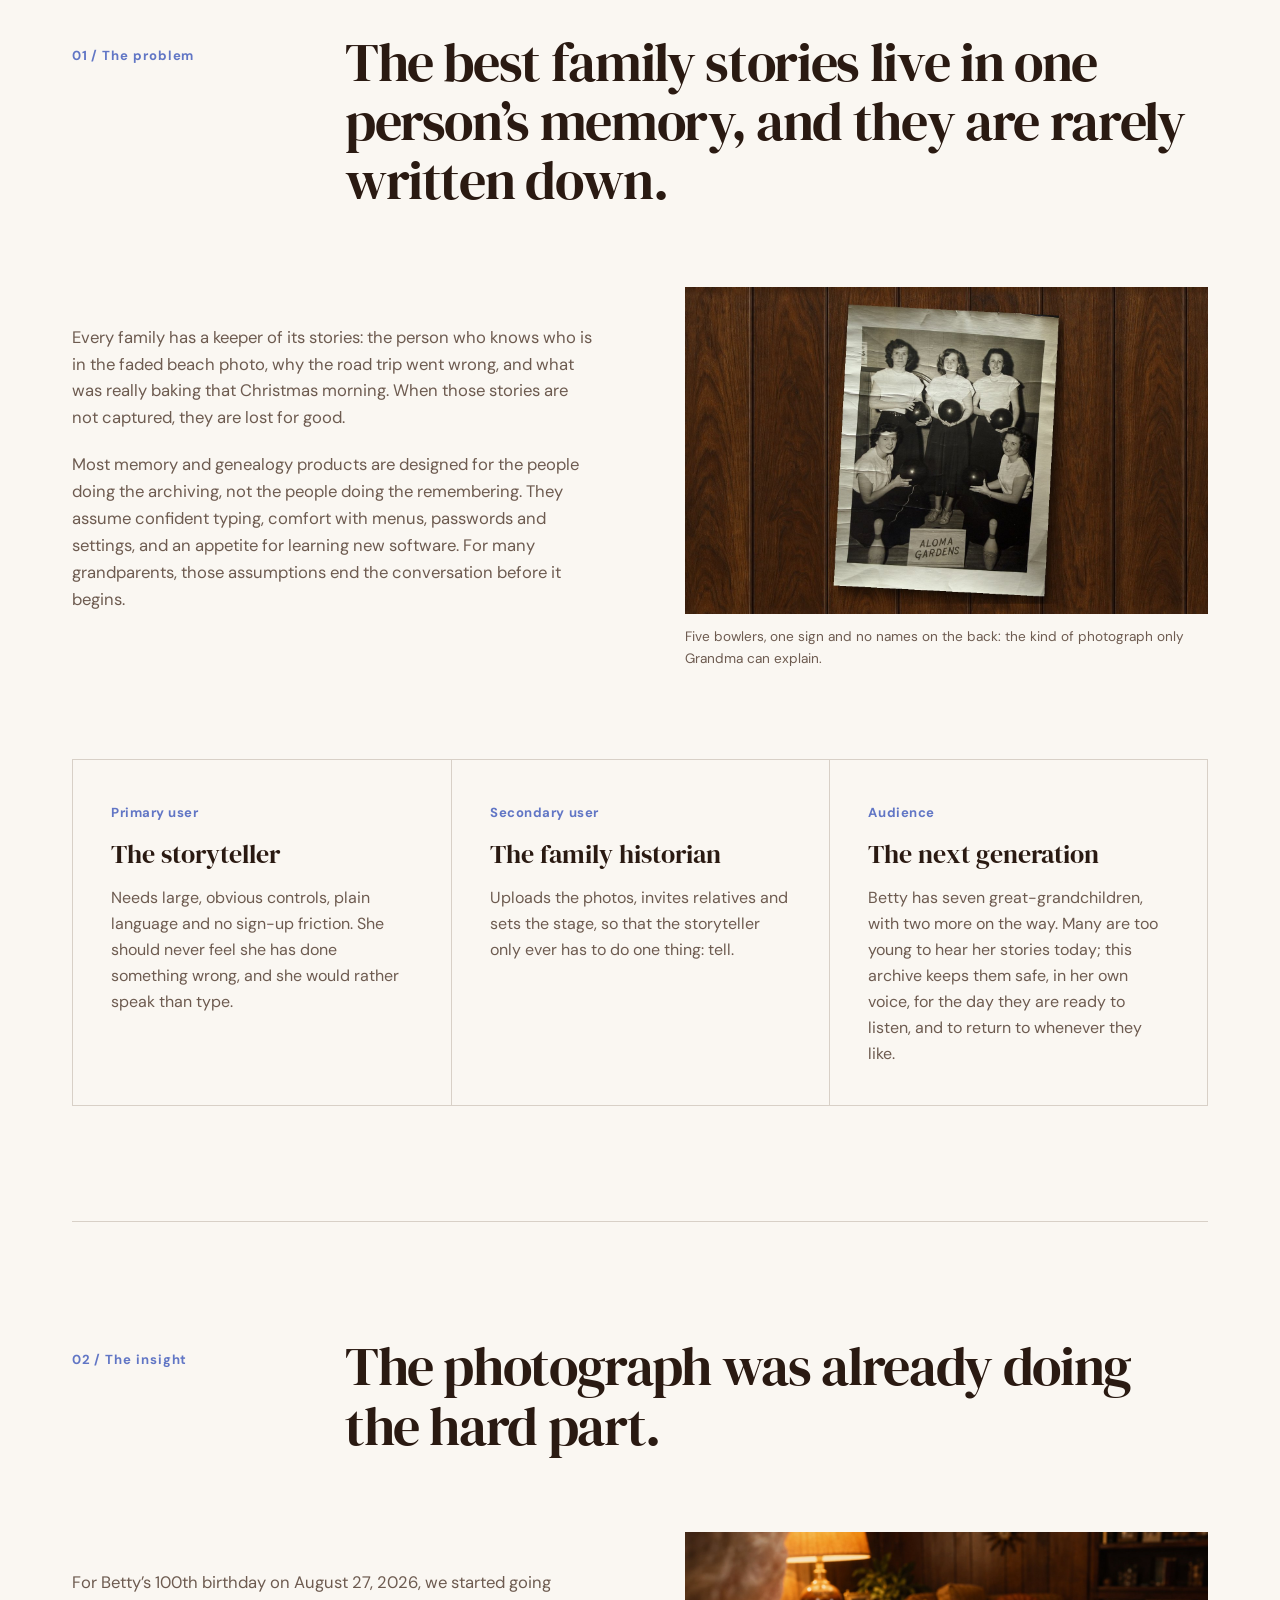
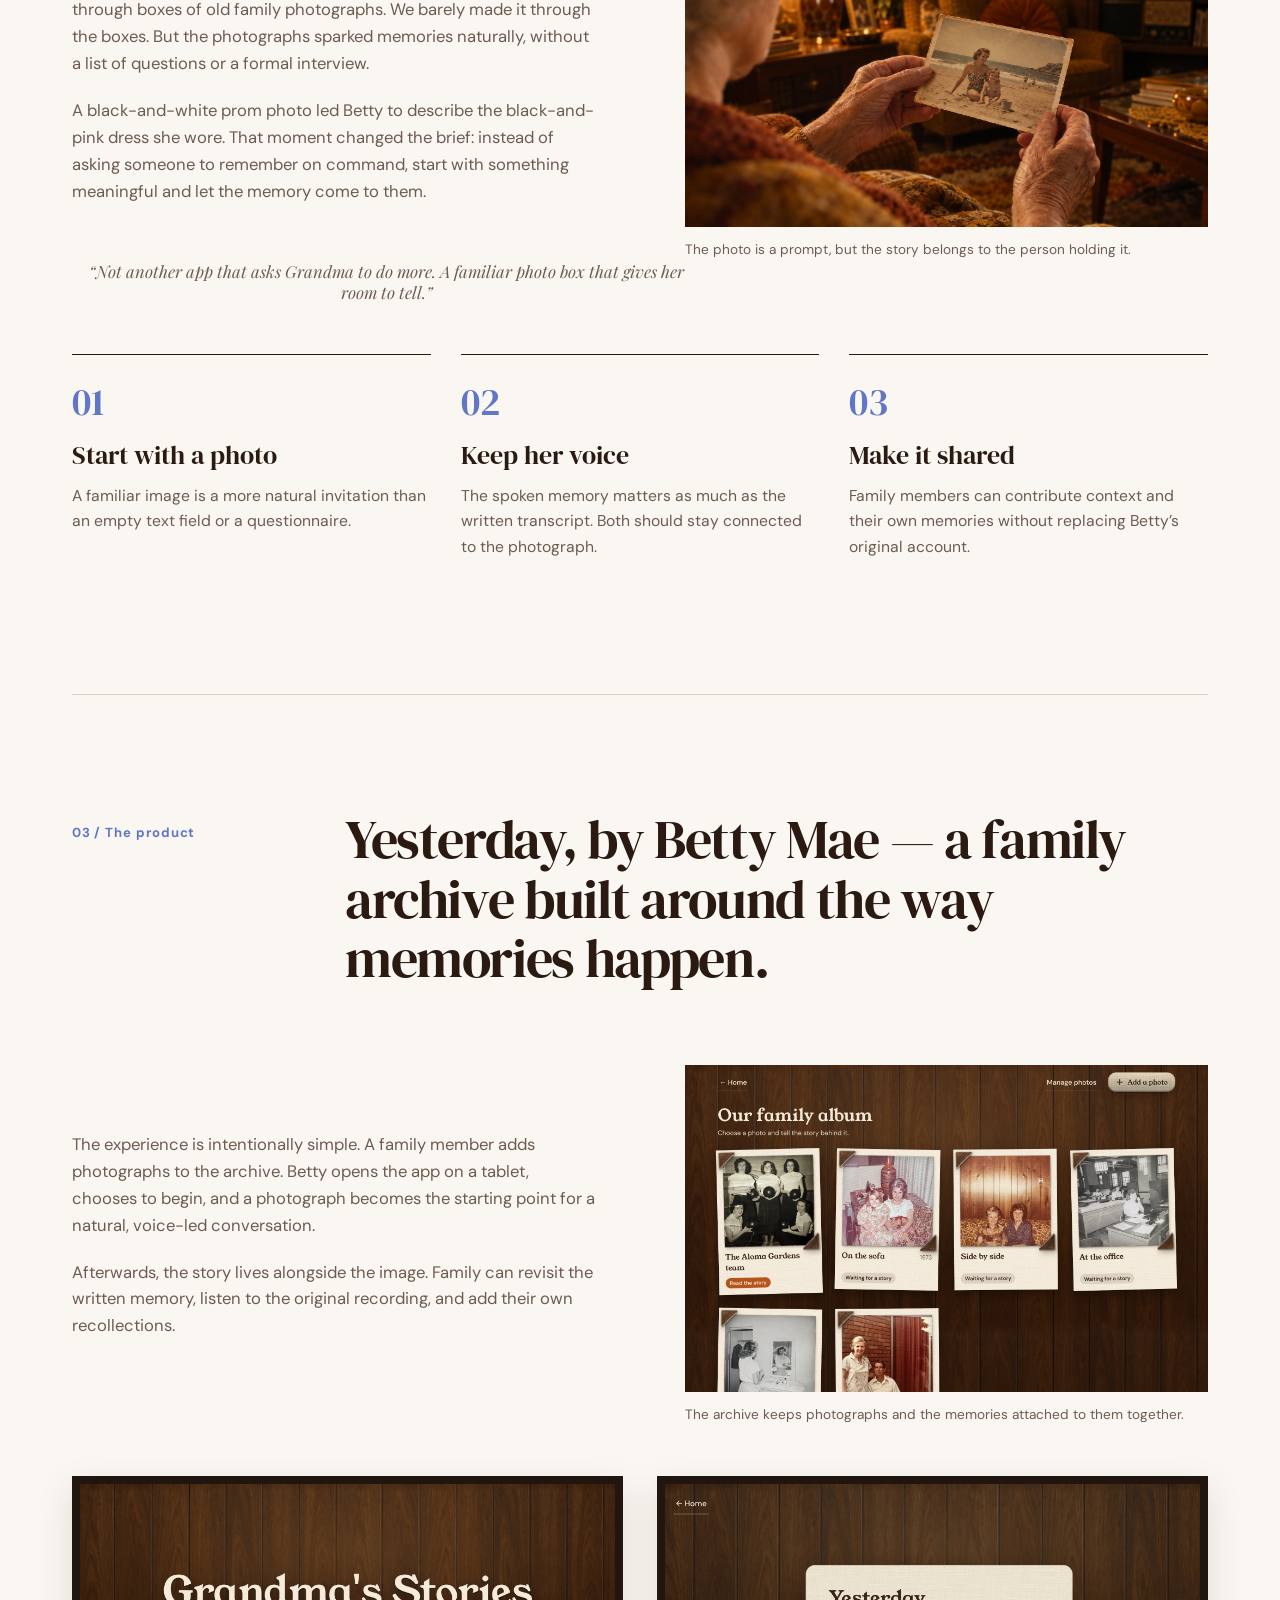
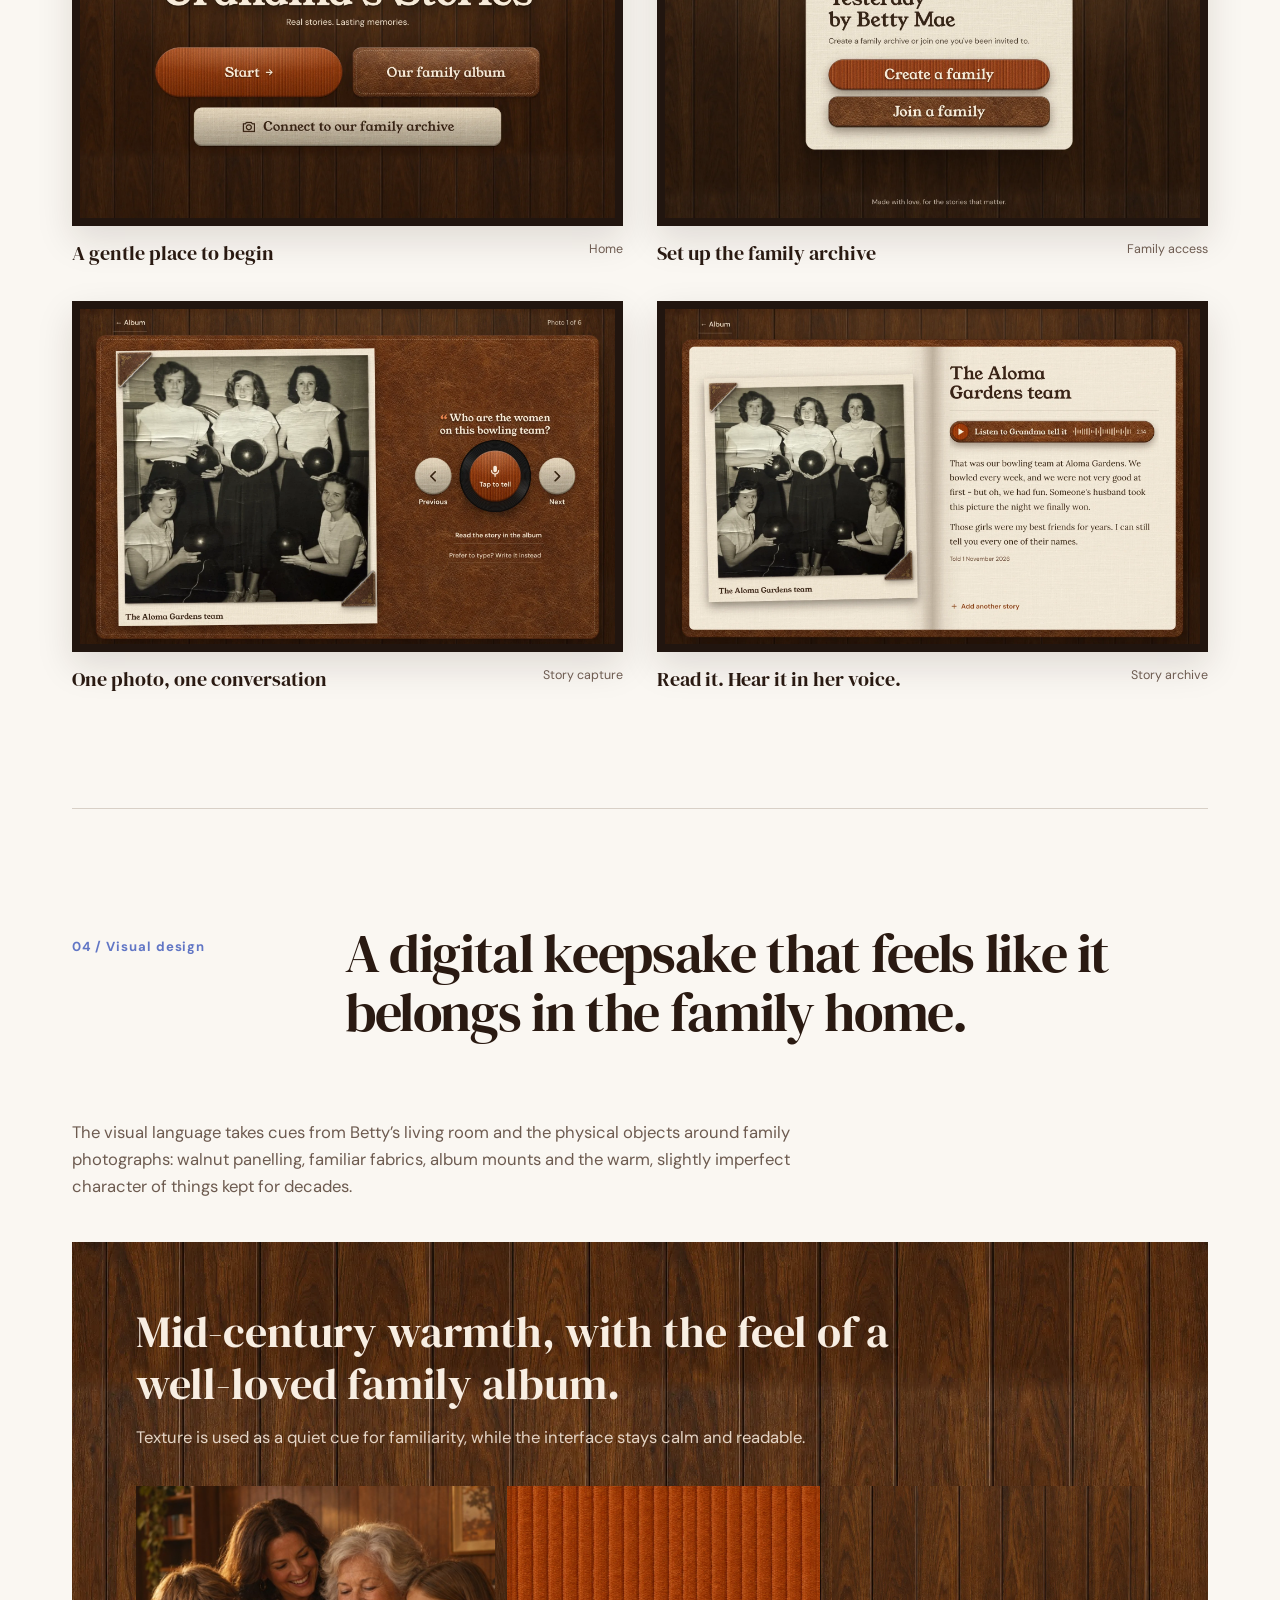
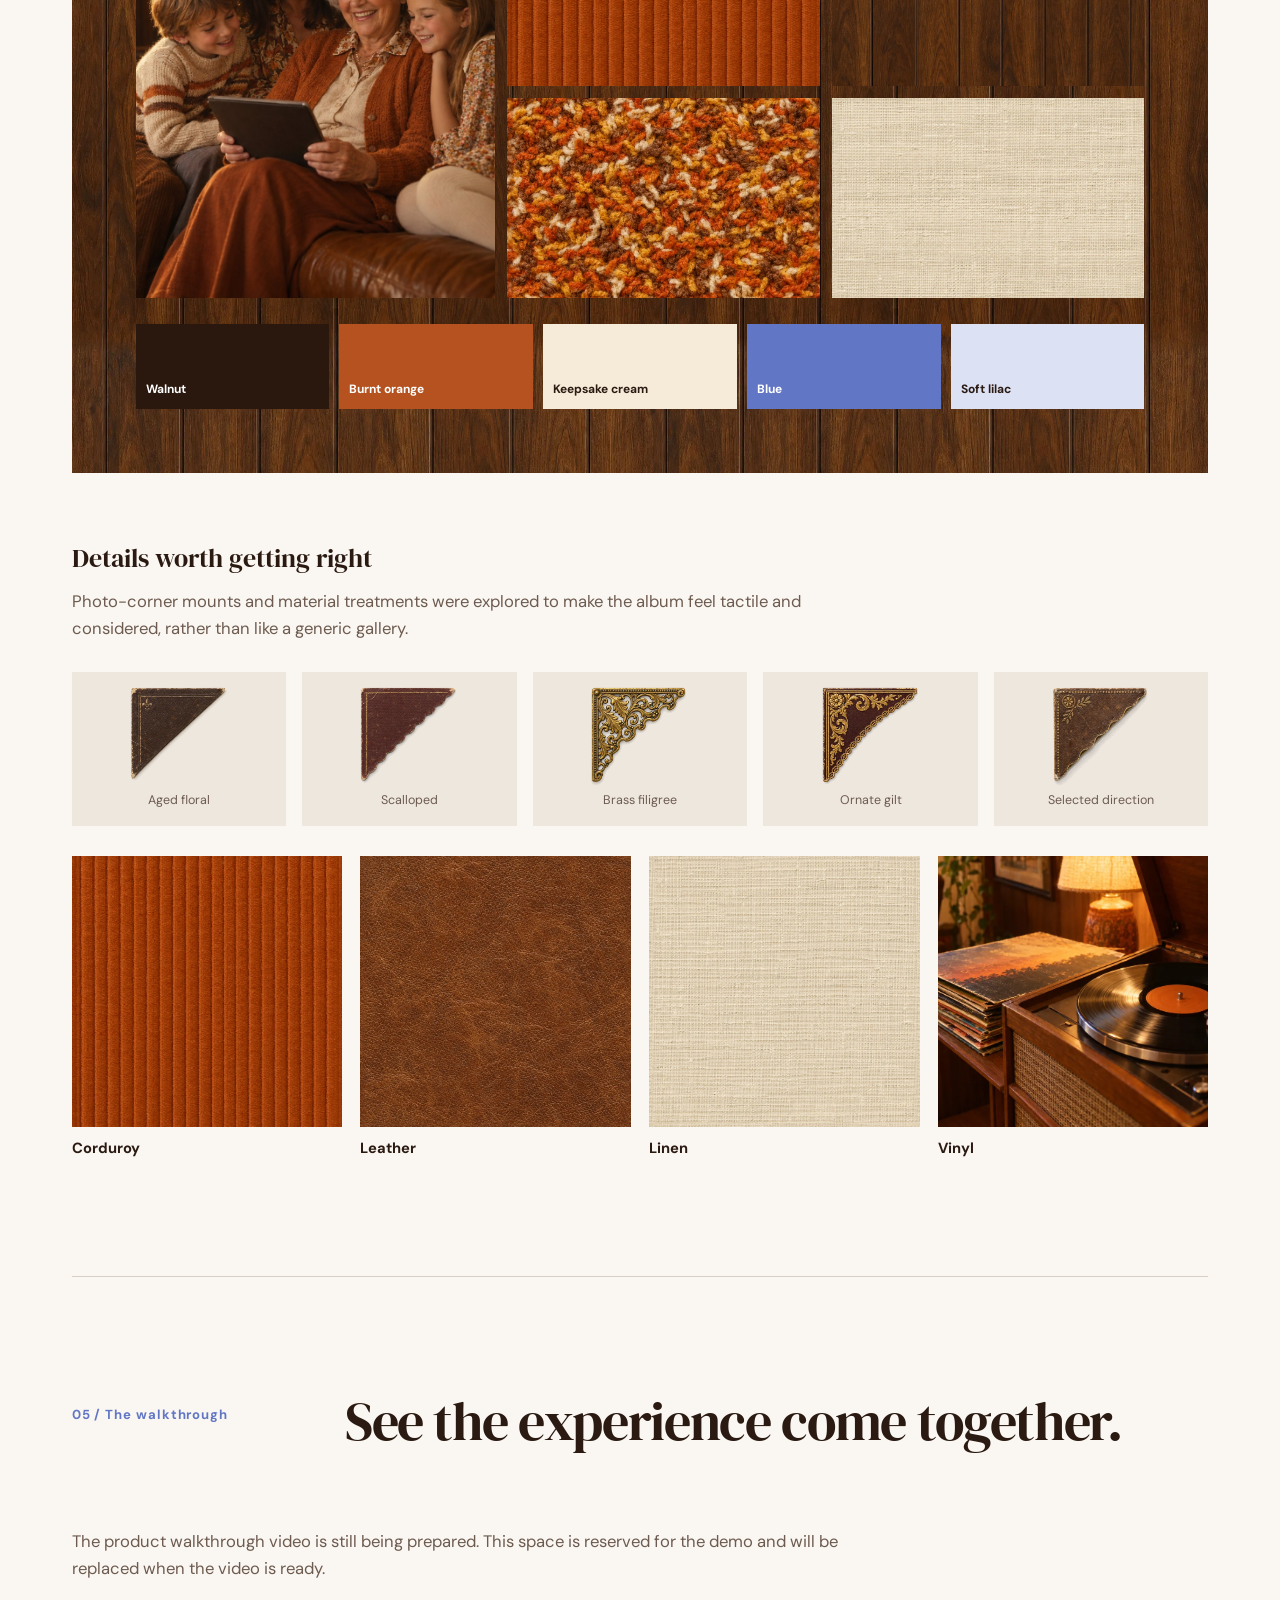
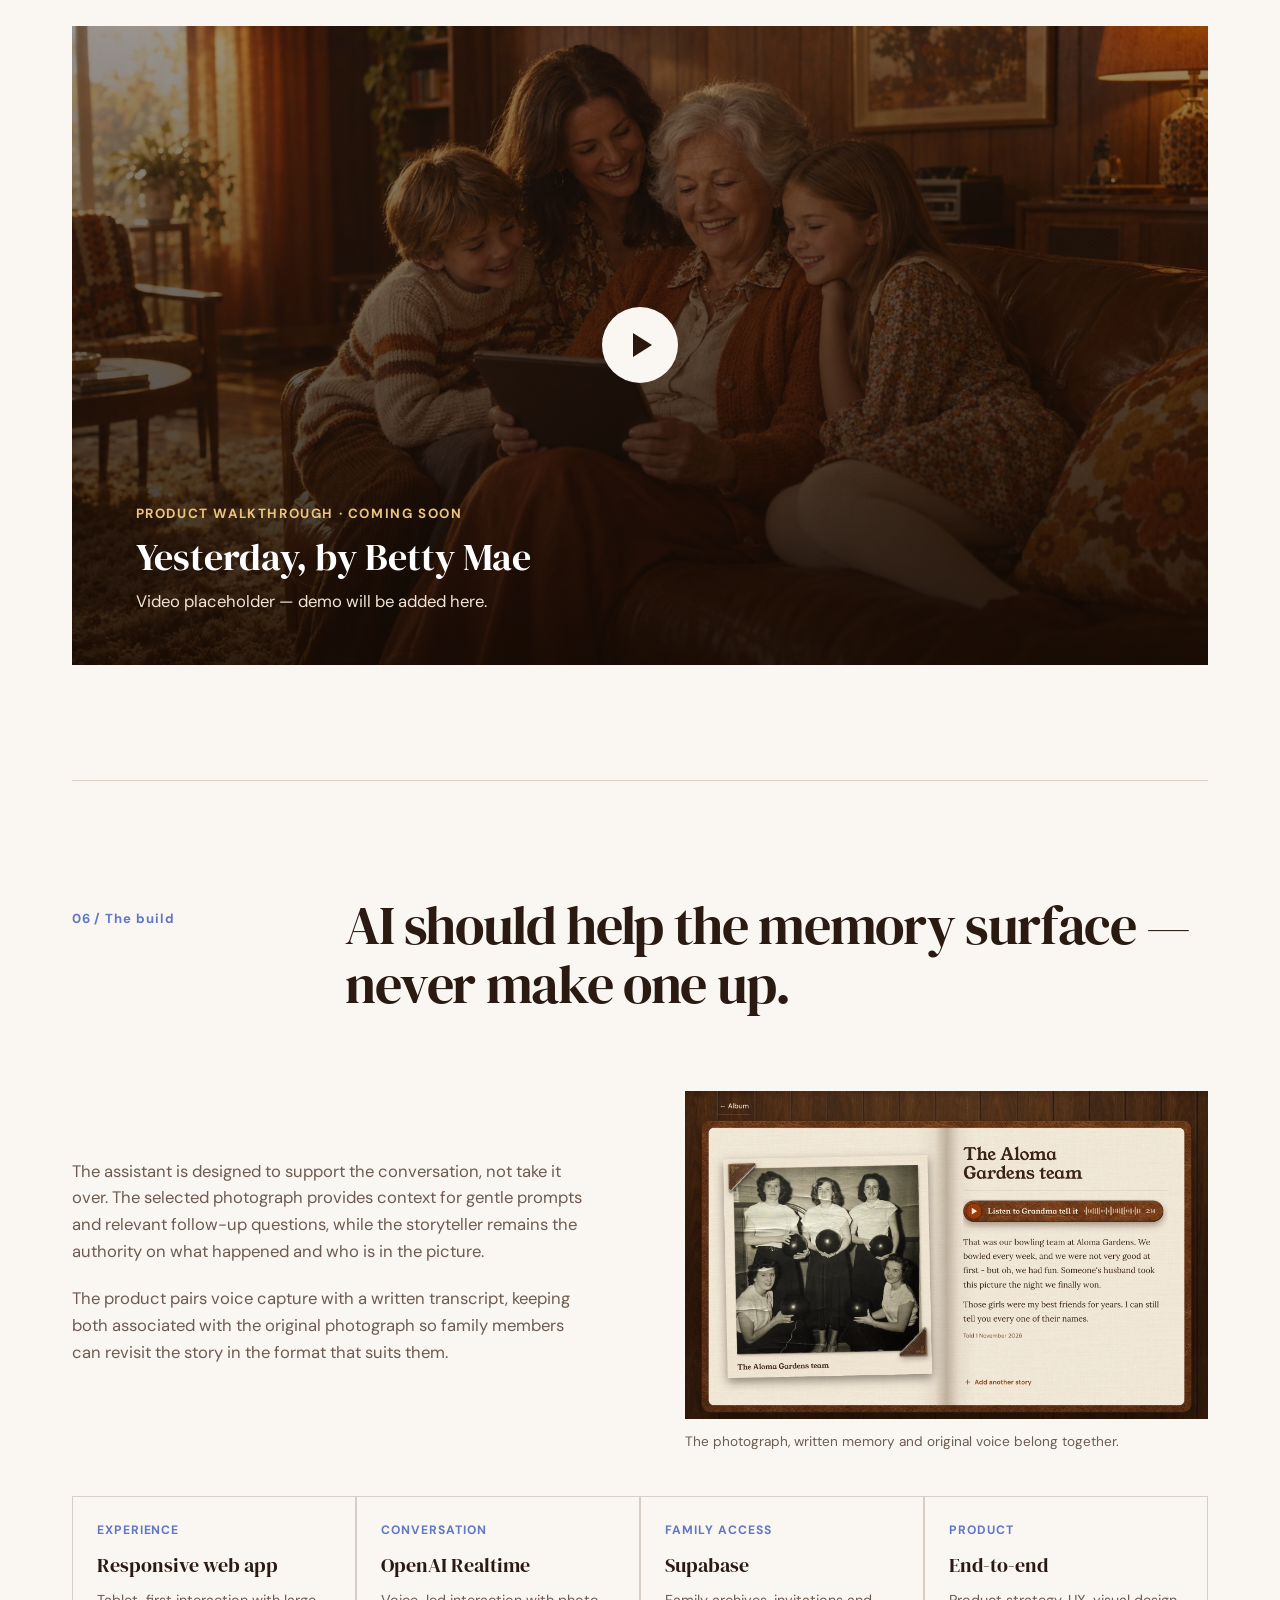
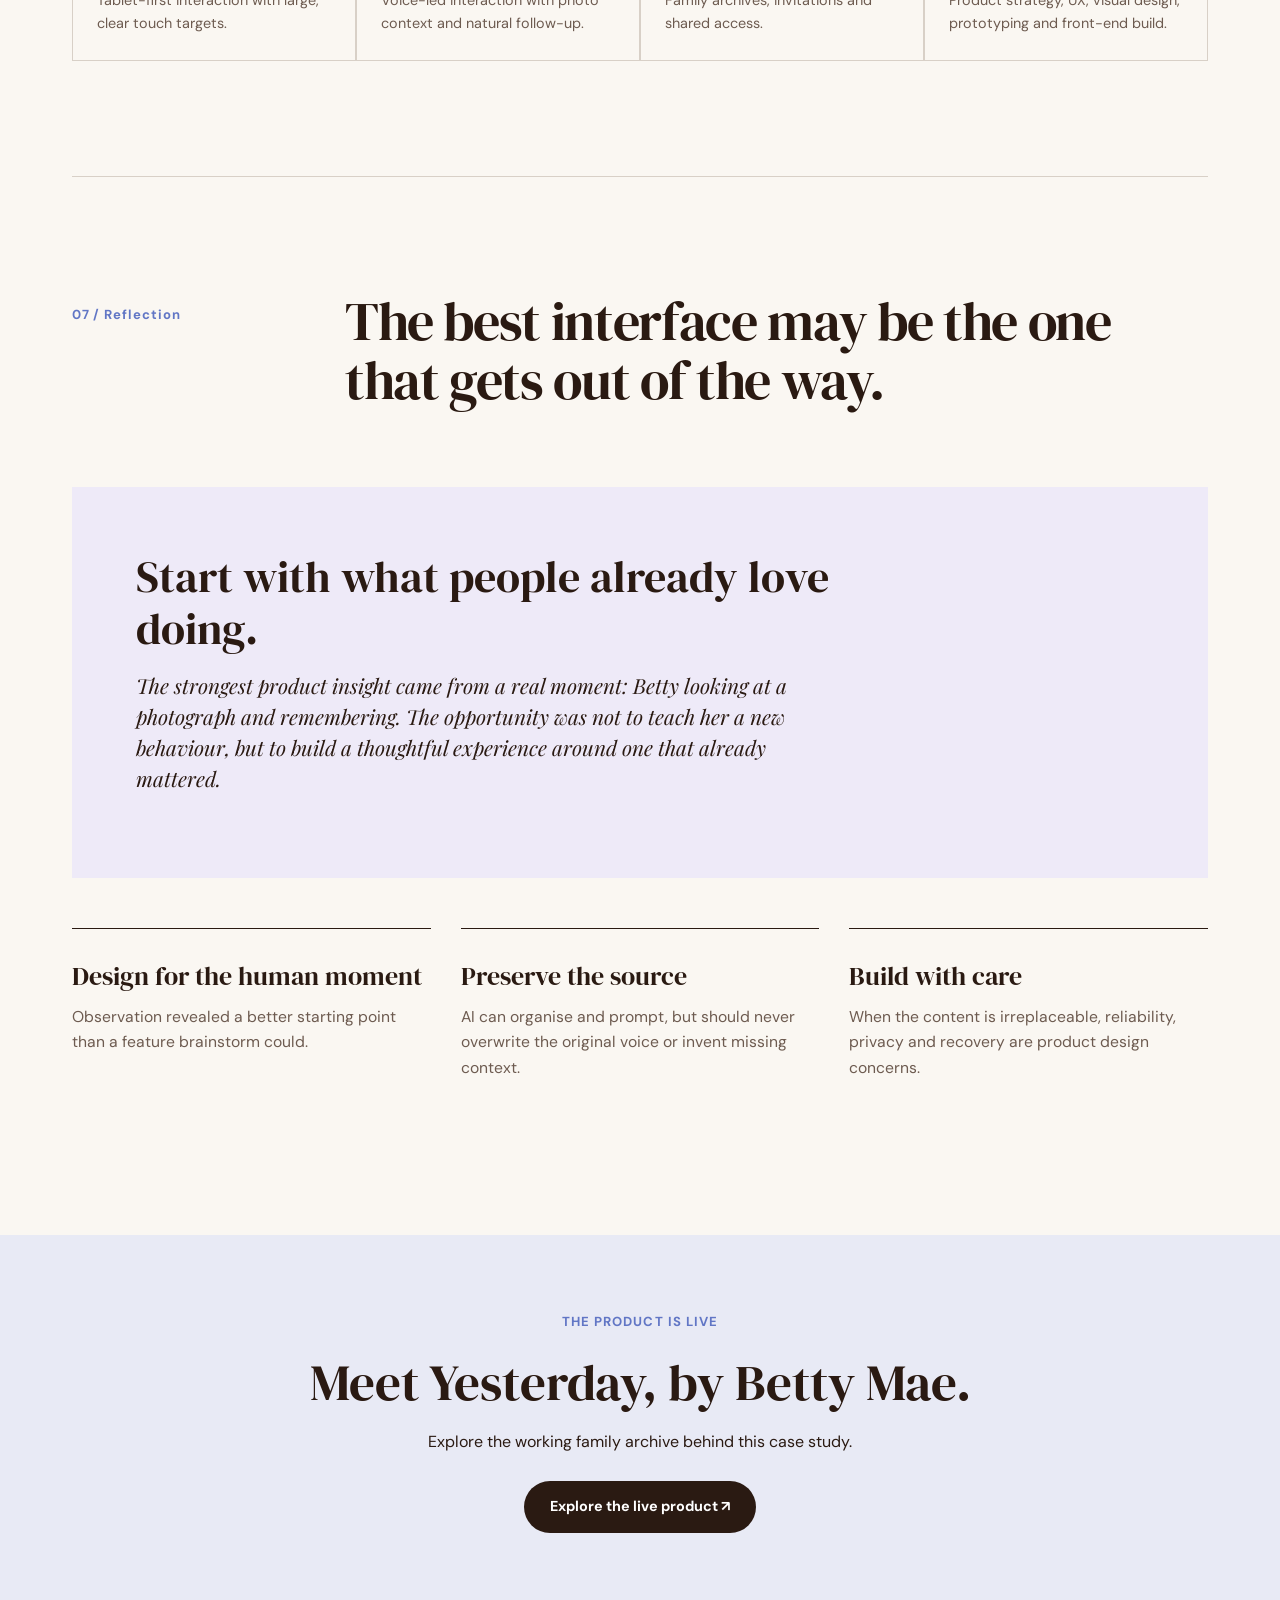
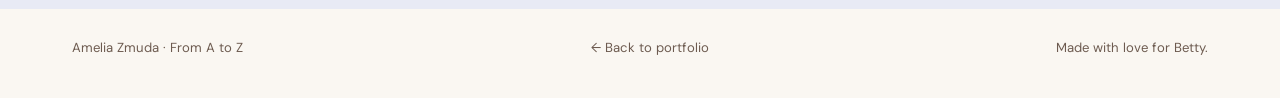
==== commit fe889cef: "Align Grandma’s Stories case study with editorial reference design" ====
--- a/grandmas-stories/index.html
+++ b/grandmas-stories/index.html
@@ -1,164 +1,117 @@
 <!doctype html>
 <html lang="en">
 <head>
-<meta charset="utf-8">
-<meta name="viewport" content="width=device-width,initial-scale=1">
-<meta name="theme-color" content="#fbf8f3">
-<meta name="description" content="How Amelia Zmuda designed Yesterday, by Betty Mae: a photo-led family archive for preserving stories in the voices of the people who lived them.">
+<meta charset="utf-8"><meta name="viewport" content="width=device-width,initial-scale=1">
+<meta name="theme-color" content="#faf7f2">
+<meta name="description" content="Grandma's Stories — a photo-led family archive designed to preserve stories in the voice of the person who lived them.">
 <title>Grandma’s Stories · Amelia Zmuda</title>
-<link rel="preconnect" href="https://fonts.googleapis.com">
-<link rel="preconnect" href="https://fonts.gstatic.com" crossorigin>
-<link href="https://fonts.googleapis.com/css2?family=DM+Sans:wght@400;500;600;700&family=Lora:ital,wght@0,400;0,500;1,400;1,500&family=Young+Serif&family=Pinyon+Script&display=swap" rel="stylesheet">
+<link rel="preconnect" href="https://fonts.googleapis.com"><link rel="preconnect" href="https://fonts.gstatic.com" crossorigin>
+<link href="https://fonts.googleapis.com/css2?family=DM+Sans:wght@400;500;600;700&family=DM+Serif+Display:ital@0;1&family=Playfair+Display:ital,wght@0,500;0,600;1,500&display=swap" rel="stylesheet">
 <style>
-:root{--paper:#fbf8f3;--paper2:#f3eee6;--ink:#2a1a12;--soft:#5e4c42;--rule:rgba(42,26,18,.15);--blue:#5e6fb8;--blue-soft:#dce1f4;--lilac:#b59bd3;--walnut:#2a170d;--cream:#f6ebd9;--rust:#b5521f;--display:"Young Serif",Georgia,serif;--serif:"Lora",Georgia,serif;--sans:"DM Sans",Arial,sans-serif;--wrap:min(1180px,calc(100% - 2 * clamp(20px,5vw,64px)))}
-*{box-sizing:border-box}html{scroll-behavior:smooth;scroll-padding-top:90px}body{margin:0;background:var(--paper);color:var(--ink);font:17px/1.6 var(--sans);-webkit-font-smoothing:antialiased}img{display:block;max-width:100%}a{color:inherit}.wrap{width:var(--wrap);margin-inline:auto}
-.site-nav{position:sticky;top:0;z-index:20;background:rgba(251,248,243,.92);backdrop-filter:blur(12px);border-bottom:1px solid var(--rule)}.nav-inner{display:flex;align-items:center;justify-content:space-between;gap:24px;min-height:66px}.wordmark{text-decoration:none;font:1.35rem var(--display);white-space:nowrap}.wordmark .z{font:2rem "Pinyon Script",cursive;color:var(--blue);margin-left:1px}.nav-links{display:flex;gap:clamp(14px,3vw,32px);font-size:.83rem;color:var(--soft)}.nav-links a{text-decoration:none}.nav-links a:hover{color:var(--blue)}
-.hero{padding:clamp(58px,9vw,112px) 0 0}.eyebrow,.kicker{font-size:.75rem;font-weight:700;letter-spacing:.11em;text-transform:uppercase;color:var(--blue)}.eyebrow{display:flex;gap:12px;flex-wrap:wrap}.eyebrow span+span:before{content:"/";margin-right:12px;color:#b5a99b}.hero-grid{display:grid;grid-template-columns:1.05fr .95fr;gap:clamp(34px,6vw,78px);align-items:center}.hero h1{font:400 clamp(3.2rem,7.8vw,7.1rem)/.96 var(--display);letter-spacing:-.045em;margin:22px 0 24px;max-width:780px}.hero h1 em{font-family:var(--serif);font-weight:400;color:var(--blue)}.lede{font:italic clamp(1.25rem,1.5vw + .85rem,1.85rem)/1.42 var(--serif);max-width:33ch;color:#514239}.hero-copy>p:not(.eyebrow):not(.lede){max-width:55ch;color:var(--soft);font-size:.98rem;margin-top:20px}.facts{display:grid;grid-template-columns:1fr 1fr;gap:18px 24px;border-top:1px solid var(--ink);padding-top:18px;margin-top:34px}.facts dt{font-size:.72rem;font-weight:700;letter-spacing:.06em;text-transform:uppercase;color:var(--soft)}.facts dd{margin:3px 0 0;font-size:.9rem;line-height:1.4}
-.hero-art{position:relative;min-height:510px;background:var(--walnut) url("assets/walnut.webp") center/520px;padding:32px;overflow:hidden;box-shadow:0 24px 60px rgba(40,18,6,.22)}.hero-art:before{content:"";position:absolute;inset:0;background:linear-gradient(140deg,rgba(20,10,4,.12),rgba(20,10,4,.48))}.hero-photo{position:absolute;inset:42px 54px 90px 44px;transform:rotate(-2deg);box-shadow:0 18px 40px #0007}.hero-photo img{width:100%;height:100%;object-fit:cover}.hero-screen{position:absolute;right:22px;bottom:24px;width:53%;border:8px solid #21150f;border-radius:9px;box-shadow:0 18px 40px #0008;transform:rotate(3deg)}.hero-screen img{width:100%;height:auto}.hero-caption{position:absolute;left:28px;bottom:22px;color:#f6ebd9;font:italic .95rem var(--serif);z-index:1}
-.product-cta{display:flex;align-items:center;justify-content:space-between;gap:28px;padding:24px 28px;margin:56px 0 0;background:var(--blue-soft);border:1px solid #cbd2ed}.product-cta .kicker{margin:0 0 5px}.product-cta h2{font:400 clamp(1.45rem,2.5vw,2rem)/1.2 var(--display);margin:0 0 5px}.product-cta p{font-size:.9rem;color:var(--soft);margin:0;max-width:650px}.button{display:inline-flex;align-items:center;justify-content:center;gap:14px;min-height:50px;padding:0 22px;border-radius:999px;background:var(--ink);color:var(--paper);text-decoration:none;font-size:.85rem;font-weight:700;white-space:nowrap;transition:transform .2s,background .2s}.button:hover{transform:translateY(-3px);background:var(--blue)}
-.chapter{padding:clamp(76px,10vw,132px) 0}.chapter+.chapter{border-top:1px solid var(--rule)}.tint{background:var(--paper2)}.chapter-head{display:grid;grid-template-columns:190px minmax(0,1fr);gap:34px;margin-bottom:clamp(34px,5vw,62px)}.chapter-num{font-size:.78rem;font-weight:700;letter-spacing:.1em;color:var(--blue);padding-top:9px}.chapter h2{font:400 clamp(2rem,4.2vw,3.7rem)/1.08 var(--display);letter-spacing:-.025em;max-width:850px}.chapter h3{font:400 clamp(1.25rem,2vw,1.65rem)/1.2 var(--display)}.chapter p{color:var(--soft);max-width:68ch}.chapter-intro{font:italic clamp(1.15rem,1.5vw,1.45rem)/1.5 var(--serif);color:var(--ink)!important;max-width:58ch;margin-top:18px}.split{display:grid;grid-template-columns:1fr 1fr;gap:clamp(30px,6vw,76px);align-items:center}.split figure{margin:0}.split figure img{width:100%;height:auto;box-shadow:0 18px 44px rgba(42,23,13,.14)}figcaption,.caption{font:italic .88rem var(--serif);color:var(--soft);margin-top:12px}.body-copy{display:grid;gap:16px}.body-copy p{margin:0}.pullquote{padding:28px 0;margin:28px 0;border-top:1px solid var(--ink);border-bottom:1px solid var(--ink);font:italic clamp(1.55rem,3vw,2.45rem)/1.3 var(--serif);max-width:780px;text-align:center;margin-inline:auto;color:var(--ink)}
-.cards{display:grid;grid-template-columns:repeat(3,1fr);gap:2px;background:var(--rule);border:1px solid var(--rule);margin-top:42px}.card{background:var(--paper);padding:26px;display:grid;gap:9px;align-content:start}.card .number{font:2rem var(--display);color:var(--blue)}.card h3{font-size:1.35rem}.card p{font-size:.92rem;margin:0}
-.photo-strip{display:grid;grid-template-columns:1.25fr .85fr .85fr;gap:12px;align-items:stretch;margin-top:40px}.photo-strip img{width:100%;height:100%;object-fit:cover;min-height:230px}.photo-strip .photo-tall{grid-row:span 2}.photo-strip .photo-tall img{height:100%}
-.statement{margin:clamp(56px,8vw,104px) 0;padding:clamp(28px,4vw,46px) 0;border-top:1px solid var(--rule);border-bottom:1px solid var(--rule)}.statement p{font:italic clamp(1.8rem,3.8vw,3.3rem)/1.22 var(--serif);color:var(--ink);max-width:28ch;margin:auto;text-align:center}
-.screen-grid{display:grid;grid-template-columns:repeat(2,1fr);gap:28px;margin-top:42px}.screen-card{margin:0}.screen-card img{width:100%;border:9px solid #21150f;border-radius:10px;box-shadow:0 18px 44px rgba(42,23,13,.18)}.screen-card figcaption{display:flex;justify-content:space-between;gap:14px;align-items:baseline}.screen-card figcaption strong{font:400 1.2rem var(--display);color:var(--ink)}.screen-card figcaption span{font: .75rem var(--sans);color:var(--soft)}
-.process-list{display:grid;grid-template-columns:repeat(4,1fr);gap:12px;margin-top:36px}.process-step{border-top:1px solid var(--ink);padding-top:16px}.process-step b{font:2rem var(--display);color:var(--blue)}.process-step h3{margin:12px 0 8px}.process-step p{font-size:.9rem;margin:0}
-.design-board{background:var(--walnut) url("assets/walnut.webp") center/520px;color:var(--cream);padding:clamp(28px,5vw,58px);position:relative;overflow:hidden}.design-board:before{content:"";position:absolute;inset:0;background:linear-gradient(#1a0e08a8,#1a0e08d9)}.design-board>*{position:relative}.design-board .kicker{color:#f2c14e}.design-board h2{color:var(--cream);max-width:750px}.design-board p{color:#ead9c4}.mood-grid{display:grid;grid-template-columns:1.2fr 1fr 1fr;grid-template-rows:190px 190px;gap:10px;margin-top:30px}.mood-grid img{width:100%;height:100%;object-fit:cover}.mood-grid .tall{grid-row:span 2}.swatches{display:grid;grid-template-columns:repeat(5,1fr);gap:10px;margin-top:28px}.swatch{height:82px;padding:10px;display:flex;align-items:flex-end;font-size:.7rem;font-weight:700;color:white;background-size:cover;background-position:center}.swatch.light{color:var(--ink)}
-.mount-grid{display:grid;grid-template-columns:repeat(5,1fr);gap:14px;margin-top:34px}.mount-card{background:#eee4d5;padding:14px;text-align:center}.mount-card img{height:110px;width:100%;object-fit:contain;filter:drop-shadow(2px 4px 4px #0004)}.mount-card span{display:block;font-size:.76rem;color:var(--soft);margin-top:8px}.mount-card.selected{background:var(--blue-soft);outline:1px solid #b9c3e9}
-.material-row{display:grid;grid-template-columns:repeat(4,1fr);gap:16px;margin-top:34px}.material{display:grid;gap:10px}.material img{width:100%;aspect-ratio:1;object-fit:cover;box-shadow:0 10px 25px #0002}.material strong{font-size:.9rem}.material span{font-size:.8rem;color:var(--soft)}
-.video-placeholder{position:relative;aspect-ratio:16/9;background:#1b120c;overflow:hidden;box-shadow:0 22px 55px #2a170d30;margin-top:34px}.video-placeholder>img{width:100%;height:100%;object-fit:cover;opacity:.6}.video-overlay{position:absolute;inset:0;display:flex;flex-direction:column;justify-content:flex-end;padding:clamp(22px,5vw,54px);background:linear-gradient(transparent,rgba(20,10,4,.8));color:var(--cream)}.play-mark{position:absolute;left:50%;top:50%;transform:translate(-50%,-50%);width:76px;height:76px;border-radius:50%;background:var(--cream);display:grid;place-items:center}.play-mark:after{content:"";border-left:20px solid var(--walnut);border-top:12px solid transparent;border-bottom:12px solid transparent;margin-left:5px}.video-overlay small{font-size:.72rem;letter-spacing:.12em;text-transform:uppercase;color:#f2c14e;font-weight:700}.video-overlay strong{font:400 clamp(1.5rem,3vw,2.4rem) var(--display);margin-top:6px}.video-overlay span{font-size:.85rem;color:#f1e2d0}
-.stack{display:grid;grid-template-columns:repeat(4,1fr);gap:2px;background:var(--rule);border:1px solid var(--rule);margin-top:38px}.stack>div{background:var(--paper);padding:22px;display:grid;gap:8px;align-content:start}.stack b{font:400 1.2rem var(--display)}.stack p{font-size:.87rem;margin:0}.stack small{font-size:.7rem;text-transform:uppercase;letter-spacing:.08em;color:var(--blue);font-weight:700}
-.learning-feature{background:var(--walnut) url("assets/walnut.webp") center/520px;color:var(--cream);padding:clamp(34px,6vw,76px);position:relative;margin-bottom:52px}.learning-feature:before{content:"";position:absolute;inset:0;background:#1a0e08b8}.learning-feature>*{position:relative}.learning-feature .kicker{color:#f2c14e}.learning-feature h3{font-size:clamp(2rem,4vw,3.6rem);max-width:24ch;margin:10px 0 18px}.learning-feature p{font:italic clamp(1.15rem,1.7vw,1.65rem)/1.5 var(--serif);color:#f0dfca;max-width:48ch}
-.learnings{display:grid;grid-template-columns:repeat(3,1fr);gap:28px}.learnings>div{border-top:1px solid var(--ink);padding-top:16px}.learnings h3{margin-bottom:8px}.learnings p{font-size:.92rem;margin:0}
-.cta{padding:clamp(70px,10vw,120px) 0;text-align:center;background:var(--blue-soft)}.cta h2{font:400 clamp(2.3rem,5vw,4.2rem)/1.1 var(--display);margin:14px auto 20px;max-width:850px}.cta p{max-width:620px;margin:0 auto 28px;color:var(--soft)}.cta .button{background:var(--ink)}.footer{padding:28px 0 38px;display:flex;justify-content:space-between;gap:20px;flex-wrap:wrap;color:var(--soft);font-size:.78rem}.footer a{text-decoration:none}
-@media(max-width:900px){.hero-grid,.split{grid-template-columns:1fr}.hero-art{min-height:420px}.chapter-head{grid-template-columns:1fr;gap:8px}.cards{grid-template-columns:1fr}.process-list{grid-template-columns:repeat(2,1fr)}.stack{grid-template-columns:repeat(2,1fr)}.mount-grid{grid-template-columns:repeat(3,1fr)}.material-row{grid-template-columns:repeat(2,1fr)}.learnings{grid-template-columns:1fr}.nav-links{gap:14px}.hero-grid{gap:38px}}
-@media(max-width:600px){.nav-inner{min-height:58px}.nav-links{font-size:.7rem;gap:10px}.nav-links a:nth-child(3){display:none}.hero{padding-top:48px}.hero h1{font-size:clamp(3rem,16vw,5rem)}.hero-art{min-height:330px;padding:18px}.hero-photo{inset:30px 32px 76px 26px}.hero-screen{width:56%;right:12px;bottom:12px;border-width:5px}.hero-caption{left:16px;bottom:12px;font-size:.75rem}.facts{gap:14px}.product-cta{align-items:flex-start;flex-direction:column;padding:22px;margin-top:34px}.product-cta .button{width:100%}.chapter{padding:68px 0}.photo-strip{grid-template-columns:1fr 1fr}.photo-strip .photo-tall{grid-row:auto;grid-column:span 2}.photo-strip img{min-height:150px}.screen-grid{grid-template-columns:1fr;gap:22px}.process-list{grid-template-columns:1fr 1fr}.mood-grid{grid-template-columns:1fr 1fr;grid-template-rows:160px 160px 160px}.mood-grid .tall{grid-row:span 1}.swatches{grid-template-columns:repeat(3,1fr)}.mount-grid{grid-template-columns:repeat(2,1fr)}.material-row{grid-template-columns:1fr 1fr}.stack{grid-template-columns:1fr 1fr}.video-placeholder{aspect-ratio:4/3}.footer{font-size:.7rem}}
-@media(prefers-reduced-motion:reduce){html{scroll-behavior:auto}*,*:before,*:after{transition:none!important;animation:none!important}}
-</style>
-</head>
+:root{--paper:#faf7f2;--ink:#2a1a12;--muted:#6d5b50;--blue:#6176c5;--line:#d8d0c7;--wood:#2a170d;--serif:"DM Serif Display",Georgia,serif;--italic:"Playfair Display",Georgia,serif;--sans:"DM Sans",Arial,sans-serif;--gutter:clamp(28px,5.6vw,82px);--content:1480px}
+*{box-sizing:border-box}html{scroll-behavior:smooth;scroll-padding-top:30px}body{margin:0;background:var(--paper);color:var(--ink);font:16px/1.62 var(--sans);-webkit-font-smoothing:antialiased}img{display:block;max-width:100%}a{color:inherit}.shell{width:min(var(--content),calc(100% - 2 * var(--gutter)));margin-inline:auto}
+.hero{padding:clamp(78px,8.5vw,128px) 0 clamp(58px,7vw,96px)}.eyebrow{display:flex;gap:18px;align-items:center;color:var(--blue);font-size:.82rem;font-weight:700;letter-spacing:.08em;margin:0 0 28px}.eyebrow span+span:before{content:"/";color:#d6cec5;margin-right:18px}.hero-grid{display:grid;grid-template-columns:1.12fr .88fr;gap:clamp(55px,9vw,145px);align-items:end}.hero h1{font:500 clamp(4.7rem,9vw,9.2rem)/.86 var(--serif);letter-spacing:-.055em;margin:0 0 34px}.hero-statement{font:italic clamp(1.6rem,2.6vw,2.45rem)/1.42 var(--italic);max-width:27ch;margin:0}.metadata{border-top:1px solid var(--ink);padding-top:22px;display:grid;grid-template-columns:1fr 1fr;gap:22px 44px;margin-bottom:12px}.metadata dt{font-size:.8rem;color:var(--muted);font-weight:700;margin-bottom:5px}.metadata dd{font-size:1rem;line-height:1.45;margin:0}
+.hero-image{background:var(--wood) url("assets/walnut.webp") center/560px;padding:clamp(36px,6.5vw,94px) var(--gutter);margin:0;overflow:hidden}.hero-image img{width:min(100%,1320px);margin:auto;border:10px solid #17100b;box-shadow:0 16px 50px #0005}.hero-image figcaption{width:min(100%,1320px);margin:14px auto 0;color:#f5e9d9;font:italic .9rem var(--italic)}
+.section{padding:clamp(78px,9vw,132px) 0}.section+.section{border-top:1px solid var(--line)}.section-head{display:grid;grid-template-columns:clamp(180px,19vw,270px) minmax(0,1fr);gap:30px;margin-bottom:clamp(54px,6vw,88px);align-items:start}.section-index{color:var(--blue);font-size:.82rem;font-weight:700;letter-spacing:.07em;padding-top:12px}.section h2{font:500 clamp(2.35rem,4.2vw,4.3rem)/1.1 var(--serif);letter-spacing:-.025em;max-width:1040px;margin:0}.section h3{font:500 clamp(1.55rem,2vw,2rem)/1.2 var(--serif);margin:0 0 14px}.section p{color:var(--muted);margin:0 0 20px;max-width:70ch;font-size:1.04rem}.section-content{display:grid;grid-template-columns:1fr 1fr;gap:clamp(48px,7vw,110px);align-items:center}.copy{max-width:650px}.photo-figure{margin:0}.photo-figure img{width:100%;height:auto}.photo-figure figcaption{font-size:.85rem;color:var(--muted);margin-top:12px;line-height:1.6}
+.personas{display:grid;grid-template-columns:repeat(3,1fr);border:1px solid var(--line);margin-top:clamp(64px,7vw,100px)}.persona{padding:clamp(24px,3vw,40px);min-height:260px}.persona+.persona{border-left:1px solid var(--line)}.persona-label{font-size:.82rem;color:var(--blue);font-weight:700;letter-spacing:.04em}.persona h3{margin:14px 0 16px}.persona p{font-size:1rem;margin:0}
+.quote{font:italic clamp(1.8rem,3.4vw,3.1rem)/1.3 var(--italic);max-width:900px;margin:clamp(70px,9vw,120px) auto;text-align:center;color:var(--ink)}
+.three-up{display:grid;grid-template-columns:repeat(3,1fr);gap:30px;margin-top:50px}.principle{border-top:1px solid var(--ink);padding-top:20px}.principle .num{font:2.4rem var(--serif);color:var(--blue)}.principle h3{margin:12px 0}.principle p{font-size:.98rem}
+.screens{display:grid;grid-template-columns:repeat(2,1fr);gap:34px;margin-top:50px}.screen{margin:0}.screen img{width:100%;background:#21150f;padding:8px;box-shadow:0 14px 34px #2a170d20}.screen figcaption{display:flex;justify-content:space-between;gap:15px;margin-top:13px}.screen strong{font:500 1.25rem var(--serif)}.screen span{font-size:.78rem;color:var(--muted)}
+.design-panel{background:var(--wood) url("assets/walnut.webp") center/560px;color:#f8eee2;padding:clamp(30px,5vw,72px);margin-top:42px}.design-panel h3{font-size:clamp(2rem,3.4vw,3.2rem);max-width:780px}.design-panel p{color:#e4d4c5}.moodboard{display:grid;grid-template-columns:1.15fr 1fr 1fr;grid-template-rows:200px 200px;gap:12px;margin-top:35px}.moodboard img{width:100%;height:100%;object-fit:cover}.moodboard .tall{grid-row:span 2}.palette{display:grid;grid-template-columns:repeat(5,1fr);gap:10px;margin-top:26px}.swatch{height:85px;padding:10px;display:flex;align-items:end;color:#fff;font-size:.75rem;font-weight:700}.swatch.light{color:var(--ink)}
+.mounts{display:grid;grid-template-columns:repeat(5,1fr);gap:16px;margin-top:30px}.mount{padding:14px;background:#eee7de;text-align:center}.mount img{width:100%;height:100px;object-fit:contain}.mount span{font-size:.78rem;color:var(--muted)}
+.materials{display:grid;grid-template-columns:repeat(4,1fr);gap:18px;margin-top:30px}.material img{width:100%;aspect-ratio:1;object-fit:cover}.material strong{display:block;margin-top:10px;font-size:.92rem}
+.video{position:relative;aspect-ratio:16/9;background:#1b120c;margin-top:44px;overflow:hidden}.video>img{width:100%;height:100%;object-fit:cover;opacity:.58}.video:after{content:"";position:absolute;inset:0;background:linear-gradient(transparent,rgba(20,10,4,.8))}.play{position:absolute;z-index:1;left:50%;top:50%;transform:translate(-50%,-50%);width:76px;height:76px;border-radius:50%;background:var(--paper);display:grid;place-items:center}.play:after{content:"";border-left:19px solid var(--wood);border-top:12px solid transparent;border-bottom:12px solid transparent;margin-left:5px}.video-copy{position:absolute;z-index:1;left:clamp(24px,5vw,64px);bottom:clamp(22px,4vw,50px);color:#fff}.video-copy small{color:#e9c47b;text-transform:uppercase;letter-spacing:.12em;font-weight:700}.video-copy h3{font-size:clamp(1.7rem,3vw,2.8rem);margin:8px 0}.video-copy p{color:#f0e4d6;margin:0}
+.stack{display:grid;grid-template-columns:repeat(4,1fr);gap:2px;background:var(--line);border:1px solid var(--line);margin-top:44px}.stack>div{background:var(--paper);padding:24px}.stack small{display:block;color:var(--blue);font-size:.76rem;font-weight:700;letter-spacing:.08em;text-transform:uppercase}.stack h3{font-size:1.25rem;margin:12px 0}.stack p{font-size:.9rem;margin:0}
+.reflection{background:#eeeaf8;padding:clamp(34px,5vw,70px);margin-top:50px}.reflection h3{font-size:clamp(2rem,3.4vw,3.4rem);max-width:800px}.reflection p{font:italic 1.3rem/1.5 var(--italic);color:var(--ink);max-width:700px}
+.product-link{background:#e8eaf5;padding:clamp(38px,6vw,76px);text-align:center;margin-top:20px}.product-link .eyebrow{justify-content:center;margin-bottom:14px}.product-link h2{font:500 clamp(2.4rem,4vw,4rem) var(--serif);margin:0 0 12px}.product-link p{margin:0 auto 26px}.button{display:inline-flex;align-items:center;justify-content:center;min-height:52px;padding:0 26px;border-radius:999px;background:var(--ink);color:#fff;text-decoration:none;font-size:.9rem;font-weight:700;transition:transform .2s,background .2s}.button:hover{transform:translateY(-3px);background:var(--blue)}
+footer{padding:28px var(--gutter) 40px;display:flex;justify-content:space-between;gap:20px;color:var(--muted);font-size:.82rem}footer a{text-decoration:none}
+@media(max-width:850px){.hero-grid{grid-template-columns:1fr;gap:50px}.metadata{max-width:700px}.section-head{grid-template-columns:1fr;gap:14px}.section-content{grid-template-columns:1fr}.personas{grid-template-columns:1fr}.persona+.persona{border-left:0;border-top:1px solid var(--line)}.three-up{grid-template-columns:1fr}.stack{grid-template-columns:1fr 1fr}.mounts{grid-template-columns:repeat(3,1fr)}}
+@media(max-width:560px){.hero{padding-top:58px}.hero h1{font-size:clamp(4.2rem,18vw,6.2rem)}.eyebrow{font-size:.72rem;gap:10px}.eyebrow span+span:before{margin-right:10px}.metadata{gap:18px 20px}.metadata dd{font-size:.9rem}.hero-image{padding:24px 18px}.hero-image img{border-width:5px}.section{padding:68px 0}.section h2{font-size:2.4rem}.section p{font-size:.98rem}.persona{min-height:0}.screens{grid-template-columns:1fr;gap:28px}.moodboard{grid-template-columns:1fr 1fr;grid-template-rows:150px 150px 150px}.moodboard .tall{grid-row:auto}.palette{grid-template-columns:repeat(3,1fr)}.mounts{grid-template-columns:repeat(2,1fr)}.materials{grid-template-columns:1fr 1fr}.stack{grid-template-columns:1fr 1fr}.video{aspect-ratio:4/3}footer{flex-direction:column}}
+@media(prefers-reduced-motion:reduce){html{scroll-behavior:auto}*,*:before,*:after{transition:none!important}}
+</style></head>
 <body>
-<header class="site-nav"><div class="wrap nav-inner"><a class="wordmark" href="/">Amelia<span class="z">Z</span></a><nav class="nav-links" aria-label="Case study navigation"><a href="#story">The story</a><a href="#experience">The product</a><a href="#design">Design</a><a href="#build">The build</a></nav></div></header>
 <main>
-<section class="hero wrap">
+<section class="hero shell">
+ <p class="eyebrow"><span>Case study</span><span>Personal product</span><span>2026</span></p>
  <div class="hero-grid">
-  <div class="hero-copy">
-   <p class="eyebrow"><span>Personal project</span><span>Product design</span><span>End-to-end</span></p>
-   <h1>Grandma’s<br><em>Stories.</em></h1>
-   <p class="lede">A century of memories, one photograph at a time.</p>
-   <p>I set out to make it easier for my family to capture, revisit and share the stories behind our photographs — in the voice of the person who lived them.</p>
-   <dl class="facts"><div><dt>Product</dt><dd>Yesterday, by Betty Mae</dd></div><div><dt>My role</dt><dd>Product strategy, UX/UI, prototyping &amp; build</dd></div><div><dt>Focus</dt><dd>Voice-first AI · Family archive</dd></div><div><dt>Format</dt><dd>Responsive web app, designed for iPad</dd></div></dl>
-  </div>
-  <div class="hero-art" aria-label="A family photograph and product screen"><div class="hero-photo"><img src="assets/hands.jpg" alt="An older woman holding a vintage family photograph"></div><div class="hero-screen"><img src="assets/home.webp" alt="Yesterday by Betty Mae home screen"></div><span class="hero-caption">A familiar ritual, reimagined.</span></div>
+  <div><h1>Grandma’s<br>Stories</h1><p class="hero-statement">What if simply picking up a photo and talking about it meant the story would be preserved, in her own voice, forever?</p></div>
+  <dl class="metadata">
+   <div><dt>My role</dt><dd>Product owner, UX and visual designer, front-end developer</dd></div>
+   <div><dt>Team</dt><dd>Solo, with AI as a design and build partner</dd></div>
+   <div><dt>Platform</dt><dd>Responsive web app, tablet first</dd></div>
+   <div><dt>Status</dt><dd>Live prototype and demo video</dd></div>
+  </dl>
  </div>
- <div class="product-cta"><div><p class="kicker">THE PRODUCT IS LIVE</p><h2>Meet Yesterday, by Betty Mae.</h2><p>Explore the working family archive behind this case study.</p></div><a class="button" href="https://yesterdaybybettymae.com" target="_blank" rel="noopener noreferrer">Explore the live product <span aria-hidden="true">↗</span></a></div>
 </section>
+<figure class="hero-image"><img src="assets/family.jpg" alt="A grandmother sharing a photograph with her family in a wood-panelled living room"><figcaption>A familiar ritual: sitting together, looking at photographs, and letting the stories unfold.</figcaption></figure>
 
-<section class="chapter" id="story">
- <div class="wrap">
-  <div class="chapter-head"><div class="chapter-num">01 / THE HUMAN PROBLEM</div><div><h2>Betty turned 100. Her stories deserved more than a phone recording.</h2><p class="chapter-intro">The starting point wasn’t a feature idea. It was a moment with my grandmother.</p></div></div>
-  <div class="split">
-   <figure><img src="assets/photo-box.jpg" alt="A collection of old family photographs spread out together"><figcaption>The family photo boxes that started the idea.</figcaption></figure>
-   <div class="body-copy">
-    <p>Betty turned 100 on August 27, 2026. She loves to talk and tell stories, but she lives at home with full-time caretakers. I had moved to New Zealand, and I felt the distance — and the fact that she didn’t get as many visitors as she deserved.</p>
-    <p>I had recordings of our conversations on my iPhone, but they were scattered and difficult for the rest of the family to revisit. I wanted a way to make those stories easier to keep, share and return to.</p>
-    <p>For her birthday, we started going through boxes of old photographs. We didn’t get very far through the boxes. But something else happened: the pictures brought the stories back.</p>
-   </div>
-  </div>
-  <div class="statement"><p>The photograph wasn’t just an artifact to preserve. It was the beginning of the conversation.</p></div>
-  <div class="split">
-   <div class="body-copy"><h3>The moment that changed the brief</h3><p>A black-and-white prom photograph led Betty to describe the black-and-pink dress she wore. The image unlocked a specific memory without asking her to search for an answer or work through a list of prompts.</p><p>That became the product insight: start with something familiar and meaningful, then let the person’s own memory lead.</p></div>
-   <figure><img src="assets/real-3.jpg" alt="An old black-and-white family photograph of a woman looking into a mirror"><figcaption>Photographs can hold the smallest details — and bring them back.</figcaption></figure>
-  </div>
+<section class="section shell" id="problem">
+ <div class="section-head"><div class="section-index">01 / The problem</div><h2>The best family stories live in one person’s memory, and they are rarely written down.</h2></div>
+ <div class="section-content">
+  <div class="copy"><p>Every family has a keeper of its stories: the person who knows who is in the faded beach photo, why the road trip went wrong, and what was really baking that Christmas morning. When those stories are not captured, they are lost for good.</p>
+  <p>Most memory and genealogy products are designed for the people doing the archiving, not the people doing the remembering. They assume confident typing, comfort with menus, passwords and settings, and an appetite for learning new software. For many grandparents, those assumptions end the conversation before it begins.</p></div>
+  <figure class="photo-figure"><img src="assets/bowling.jpg" alt="A vintage black-and-white photograph of five women bowling, mounted against walnut panelling"><figcaption>Five bowlers, one sign and no names on the back: the kind of photograph only Grandma can explain.</figcaption></figure>
+ </div>
+ <div class="personas">
+  <article class="persona"><span class="persona-label">Primary user</span><h3>The storyteller</h3><p>Needs large, obvious controls, plain language and no sign-up friction. She should never feel she has done something wrong, and she would rather speak than type.</p></article>
+  <article class="persona"><span class="persona-label">Secondary user</span><h3>The family historian</h3><p>Uploads the photos, invites relatives and sets the stage, so that the storyteller only ever has to do one thing: tell.</p></article>
+  <article class="persona"><span class="persona-label">Audience</span><h3>The next generation</h3><p>Betty has seven great-grandchildren, with two more on the way. Many are too young to hear her stories today; this archive keeps them safe, in her own voice, for the day they are ready to listen, and to return to whenever they like.</p></article>
  </div>
 </section>
 
-<section class="chapter tint">
- <div class="wrap">
-  <div class="chapter-head"><div class="chapter-num">02 / THE OPPORTUNITY</div><div><h2>Design for the ritual that already works.</h2><p class="chapter-intro">The goal was not another digital archive that asks families to do more admin. It was to recreate the feeling of sitting together, opening a box of photographs and seeing where the conversation goes.</p></div></div>
-  <div class="cards">
-   <div class="card"><span class="number">01</span><h3>Begin with a photo</h3><p>Use a tangible memory cue instead of a blank screen, a questionnaire or a generic interview prompt.</p></div>
-   <div class="card"><span class="number">02</span><h3>Keep her voice</h3><p>Capture the spoken story alongside the photograph, so the person and the moment stay connected.</p></div>
-   <div class="card"><span class="number">03</span><h3>Make it a family thing</h3><p>Give relatives a shared place to revisit memories and add their own context without replacing the original story.</p></div>
-  </div>
-  <div class="photo-strip"><div class="photo-tall"><img src="assets/real-1.jpg" alt="A vintage family snapshot of two children"></div><img src="assets/real-2.jpg" alt="A vintage family portrait on a patterned sofa"><img src="assets/real-4.jpg" alt="An older couple standing together"><img src="assets/real-3.jpg" alt="A black-and-white photograph from a family home"></div>
+<section class="section shell" id="insight">
+ <div class="section-head"><div class="section-index">02 / The insight</div><h2>The photograph was already doing the hard part.</h2></div>
+ <div class="section-content">
+  <div class="copy"><p>For Betty’s 100th birthday on August 27, 2026, we started going through boxes of old family photographs. We barely made it through the boxes. But the photographs sparked memories naturally, without a list of questions or a formal interview.</p><p>A black-and-white prom photo led Betty to describe the black-and-pink dress she wore. That moment changed the brief: instead of asking someone to remember on command, start with something meaningful and let the memory come to them.</p></div>
+  <figure class="photo-figure"><img src="assets/hands.jpg" alt="Betty holding an old photograph in her living room"><figcaption>The photo is a prompt, but the story belongs to the person holding it.</figcaption></figure>
+ </div>
+ <p class="quote">“Not another app that asks Grandma to do more. A familiar photo box that gives her room to tell.”</p>
+ <div class="three-up">
+  <article class="principle"><span class="num">01</span><h3>Start with a photo</h3><p>A familiar image is a more natural invitation than an empty text field or a questionnaire.</p></article>
+  <article class="principle"><span class="num">02</span><h3>Keep her voice</h3><p>The spoken memory matters as much as the written transcript. Both should stay connected to the photograph.</p></article>
+  <article class="principle"><span class="num">03</span><h3>Make it shared</h3><p>Family members can contribute context and their own memories without replacing Betty’s original account.</p></article>
  </div>
 </section>
 
-<section class="chapter" id="experience">
- <div class="wrap">
-  <div class="chapter-head"><div class="chapter-num">03 / THE PRODUCT</div><div><h2>Yesterday, by Betty Mae — a photo-led family archive.</h2><p class="chapter-intro">A simple loop: bring in photographs, talk about one at a time, and keep the memory attached to the image.</p></div></div>
-  <div class="screen-grid">
-   <figure class="screen-card"><img src="assets/home.webp" alt="Yesterday by Betty Mae home screen with Start and family album options"><figcaption><strong>A gentle place to begin</strong><span>Home</span></figcaption></figure>
-   <figure class="screen-card"><img src="assets/welcome.webp" alt="Create or join a family archive screen"><figcaption><strong>Make it a family archive</strong><span>Family setup</span></figcaption></figure>
-   <figure class="screen-card"><img src="assets/album.webp" alt="Family album with photographs and story statuses"><figcaption><strong>Photographs stay at the centre</strong><span>Family album</span></figcaption></figure>
-   <figure class="screen-card"><img src="assets/story.webp" alt="Photo-led storytelling screen with a voice recording control"><figcaption><strong>One photograph, one conversation</strong><span>Story capture</span></figcaption></figure>
-   <figure class="screen-card"><img src="assets/view.webp" alt="A saved story displayed alongside its photograph"><figcaption><strong>Read the memory with the photo</strong><span>Story view</span></figcaption></figure>
-   <figure class="screen-card"><img src="assets/view-listen.webp" alt="A saved story with an audio playback control"><figcaption><strong>Listen to her tell it</strong><span>Original audio</span></figcaption></figure>
-  </div>
-  <div class="statement"><p>Not a chatbot that interviews Grandma. A photo box that makes room for her to tell the story.</p></div>
-  <div class="process-list">
-   <div class="process-step"><b>01</b><h3>Gather</h3><p>Family members add photographs to the archive.</p></div>
-   <div class="process-step"><b>02</b><h3>Remember</h3><p>A single image gives the conversation a natural starting point.</p></div>
-   <div class="process-step"><b>03</b><h3>Capture</h3><p>Voice and transcript are kept with the photograph.</p></div>
-   <div class="process-step"><b>04</b><h3>Revisit</h3><p>Family can return to the image, read the story and listen again.</p></div>
-  </div>
+<section class="section shell" id="product">
+ <div class="section-head"><div class="section-index">03 / The product</div><h2>Yesterday, by Betty Mae — a family archive built around the way memories happen.</h2></div>
+ <div class="section-content"><div class="copy"><p>The experience is intentionally simple. A family member adds photographs to the archive. Betty opens the app on a tablet, chooses to begin, and a photograph becomes the starting point for a natural, voice-led conversation.</p><p>Afterwards, the story lives alongside the image. Family can revisit the written memory, listen to the original recording, and add their own recollections.</p></div><figure class="photo-figure"><img src="assets/album.webp" alt="Yesterday by Betty Mae family photo album interface"><figcaption>The archive keeps photographs and the memories attached to them together.</figcaption></figure></div>
+ <div class="screens">
+  <figure class="screen"><img src="assets/home.webp" alt="Yesterday by Betty Mae home screen"><figcaption><strong>A gentle place to begin</strong><span>Home</span></figcaption></figure>
+  <figure class="screen"><img src="assets/welcome.webp" alt="Family setup screen"><figcaption><strong>Set up the family archive</strong><span>Family access</span></figcaption></figure>
+  <figure class="screen"><img src="assets/story.webp" alt="Voice-first storytelling screen"><figcaption><strong>One photo, one conversation</strong><span>Story capture</span></figcaption></figure>
+  <figure class="screen"><img src="assets/view-listen.webp" alt="A saved story with audio playback"><figcaption><strong>Read it. Hear it in her voice.</strong><span>Story archive</span></figcaption></figure>
  </div>
 </section>
 
-<section class="chapter tint" id="design">
- <div class="wrap">
-  <div class="chapter-head"><div class="chapter-num">04 / EXPERIENCE &amp; VISUAL DESIGN</div><div><h2>Make the technology feel like something worth keeping.</h2><p class="chapter-intro">I looked to the physical world of family photographs — albums, wood, fabric, keepsakes and the familiar comfort of Betty’s living room.</p></div></div>
-  <div class="design-board">
-   <p class="kicker">VISUAL DIRECTION</p><h2>Mid-century warmth, with the feel of a well-loved family album.</h2>
-   <div class="mood-grid"><img class="tall" src="assets/photo-box.jpg" alt="Vintage photographs arranged on a textured surface"><img src="assets/corduroy.webp" alt="Corduroy fabric texture"><img src="assets/walnut.webp" alt="Walnut wood texture"><img src="assets/shag.webp" alt="Shag rug texture"><img src="assets/linen.webp" alt="Linen fabric texture"></div>
-   <div class="swatches"><div class="swatch" style="background:#2a170d">Walnut</div><div class="swatch" style="background:#b5521f">Burnt orange</div><div class="swatch light" style="background:#f6ebd9">Keepsake cream</div><div class="swatch" style="background:#5e6fb8">Hydrangea blue</div><div class="swatch light" style="background:#dce1f4">Soft lilac</div></div>
-  </div>
-  <div style="margin-top:64px"><h3>Small details make the album feel personal.</h3><p>Even the photograph corners went through exploration. I tested different vintage mount treatments before settling on a more tactile, ornamental direction that feels like a real keepsake rather than a generic card component.</p>
-   <div class="mount-grid"><div class="mount-card"><img src="assets/aged-fleur.webp" alt="Aged floral photo corner mount"><span>Aged floral</span></div><div class="mount-card"><img src="assets/aged-scallop.webp" alt="Aged scalloped photo corner mount"><span>Scalloped edge</span></div><div class="mount-card"><img src="assets/brass-filigree.webp" alt="Brass filigree photo corner mount"><span>Brass filigree</span></div><div class="mount-card"><img src="assets/ornate-gilt.webp" alt="Ornate gilt photo corner mount"><span>Ornate gilt</span></div><div class="mount-card selected"><img src="assets/final.webp" alt="Selected vintage corner mount"><span>Selected direction</span></div></div>
-  </div>
-  <div style="margin-top:64px"><h3>Materials became part of the interface.</h3><p>Texture is used selectively — as a cue for tactility and familiarity, not as decoration everywhere. The aim is to make the archive feel calm and considered, while keeping photographs and stories easy to read.</p>
-   <div class="material-row"><div class="material"><img src="assets/corduroy.webp" alt="Corduroy material"><strong>Corduroy</strong><span>Soft, familiar, tactile</span></div><div class="material"><img src="assets/leather.webp" alt="Leather material"><strong>Leather</strong><span>Archival, durable, warm</span></div><div class="material"><img src="assets/linen.webp" alt="Linen material"><strong>Linen</strong><span>Quiet, light, readable</span></div><div class="material"><img src="assets/record.webp" alt="Vinyl record detail"><strong>Vinyl</strong><span>A subtle nod to the living room</span></div></div>
-  </div>
- </div>
+<section class="section shell" id="design">
+ <div class="section-head"><div class="section-index">04 / Visual design</div><h2>A digital keepsake that feels like it belongs in the family home.</h2></div>
+ <p>The visual language takes cues from Betty’s living room and the physical objects around family photographs: walnut panelling, familiar fabrics, album mounts and the warm, slightly imperfect character of things kept for decades.</p>
+ <div class="design-panel"><h3>Mid-century warmth, with the feel of a well-loved family album.</h3><p>Texture is used as a quiet cue for familiarity, while the interface stays calm and readable.</p><div class="moodboard"><img class="tall" src="assets/family.jpg" alt="Family gathered around photographs"><img src="assets/corduroy.webp" alt="Corduroy fabric"><img src="assets/walnut.webp" alt="Walnut wood"><img src="assets/shag.webp" alt="Shag rug texture"><img src="assets/linen.webp" alt="Linen fabric"></div>
+ <div class="palette"><div class="swatch" style="background:#2a170d">Walnut</div><div class="swatch" style="background:#b5521f">Burnt orange</div><div class="swatch light" style="background:#f6ebd9">Keepsake cream</div><div class="swatch" style="background:#6176c5">Blue</div><div class="swatch light" style="background:#dce1f4">Soft lilac</div></div></div>
+ <h3 style="margin-top:70px">Details worth getting right</h3><p>Photo-corner mounts and material treatments were explored to make the album feel tactile and considered, rather than like a generic gallery.</p>
+ <div class="mounts"><div class="mount"><img src="assets/aged-fleur.webp" alt="Aged floral photo mount"><span>Aged floral</span></div><div class="mount"><img src="assets/aged-scallop.webp" alt="Scalloped photo mount"><span>Scalloped</span></div><div class="mount"><img src="assets/brass-filigree.webp" alt="Brass filigree photo mount"><span>Brass filigree</span></div><div class="mount"><img src="assets/ornate-gilt.webp" alt="Ornate gilt photo mount"><span>Ornate gilt</span></div><div class="mount"><img src="assets/final.webp" alt="Selected photo mount"><span>Selected direction</span></div></div>
+ <div class="materials"><div class="material"><img src="assets/corduroy.webp" alt="Corduroy texture"><strong>Corduroy</strong></div><div class="material"><img src="assets/leather.webp" alt="Leather texture"><strong>Leather</strong></div><div class="material"><img src="assets/linen.webp" alt="Linen texture"><strong>Linen</strong></div><div class="material"><img src="assets/record.webp" alt="Vinyl record"><strong>Vinyl</strong></div></div>
 </section>
 
-<section class="chapter">
- <div class="wrap">
-  <div class="chapter-head"><div class="chapter-num">05 / THE WALKTHROUGH</div><div><h2>From a box of photographs to a living archive.</h2><p class="chapter-intro">A short product walkthrough will live here. The video is still being prepared, so this space is intentionally reserved for it.</p></div></div>
-  <div class="video-placeholder" role="img" aria-label="Placeholder for the upcoming Yesterday by Betty Mae product walkthrough video"><img src="assets/hands.jpg" alt=""><div class="play-mark" aria-hidden="true"></div><div class="video-overlay"><small>Product walkthrough · Coming soon</small><strong>Yesterday, by Betty Mae</strong><span>Video placeholder — the walkthrough will be added here.</span></div></div>
- </div>
+<section class="section shell" id="walkthrough">
+ <div class="section-head"><div class="section-index">05 / The walkthrough</div><h2>See the experience come together.</h2></div>
+ <p>The product walkthrough video is still being prepared. This space is reserved for the demo and will be replaced when the video is ready.</p>
+ <div class="video" aria-label="Product walkthrough video placeholder"><img src="assets/family.jpg" alt=""><span class="play" aria-hidden="true"></span><div class="video-copy"><small>Product walkthrough · Coming soon</small><h3>Yesterday, by Betty Mae</h3><p>Video placeholder — demo will be added here.</p></div></div>
 </section>
 
-<section class="chapter tint" id="build">
- <div class="wrap">
-  <div class="chapter-head"><div class="chapter-num">06 / THE BUILD</div><div><h2>AI should help the memory surface — not invent it.</h2><p class="chapter-intro">The technology is deliberately in service of the conversation. The original photograph and the person’s own account remain the source of truth.</p></div></div>
-  <div class="split">
-   <div class="body-copy"><h3>A guided, voice-first interaction</h3><p>The photo provides visual context for the conversation. The assistant can offer a gentle starting point and useful follow-ups, but it should not claim to know who is pictured or fill gaps with invented details. Grandma’s recollection leads.</p><p>When a story is captured, the experience is designed to keep the spoken recording and its written transcript connected to the photograph, so relatives can read or listen later.</p></div>
-   <figure><img src="assets/view-listen.webp" alt="A story page showing a photograph, written memory and audio playback"><figcaption>The photo, the written story and the original voice belong together.</figcaption></figure>
-  </div>
-  <div class="stack">
-   <div><small>Experience</small><b>Responsive web app</b><p>Designed around large touch targets and an iPad-first storytelling flow.</p></div>
-   <div><small>Conversation</small><b>OpenAI Realtime</b><p>WebRTC session proxy supports natural, voice-led interaction with the selected photo as context.</p></div>
-   <div><small>Family access</small><b>Supabase</b><p>Anonymous device sessions, family invitations and recovery flows support shared access.</p></div>
-   <div><small>Capture</small><b>Browser storage</b><p>Local recording and transcript capture are associated with the selected photograph.</p></div>
-  </div>
-  <p class="caption">The current prototype prioritises a reliable, intimate capture experience. Durable cloud media synchronisation, backups and broader family-scale hardening remain important next steps.</p>
- </div>
+<section class="section shell" id="build">
+ <div class="section-head"><div class="section-index">06 / The build</div><h2>AI should help the memory surface — never make one up.</h2></div>
+ <div class="section-content"><div class="copy"><p>The assistant is designed to support the conversation, not take it over. The selected photograph provides context for gentle prompts and relevant follow-up questions, while the storyteller remains the authority on what happened and who is in the picture.</p><p>The product pairs voice capture with a written transcript, keeping both associated with the original photograph so family members can revisit the story in the format that suits them.</p></div><figure class="photo-figure"><img src="assets/view-listen.webp" alt="Story page with audio playback"><figcaption>The photograph, written memory and original voice belong together.</figcaption></figure></div>
+ <div class="stack"><div><small>Experience</small><h3>Responsive web app</h3><p>Tablet-first interaction with large, clear touch targets.</p></div><div><small>Conversation</small><h3>OpenAI Realtime</h3><p>Voice-led interaction with photo context and natural follow-up.</p></div><div><small>Family access</small><h3>Supabase</h3><p>Family archives, invitations and shared access.</p></div><div><small>Product</small><h3>End-to-end</h3><p>Product strategy, UX, visual design, prototyping and front-end build.</p></div></div>
 </section>
 
-<section class="chapter">
- <div class="wrap">
-  <div class="chapter-head"><div class="chapter-num">07 / WHAT I LEARNED</div><div><h2>The best interface may be the one that gets out of the way.</h2><p class="chapter-intro">This project brought together product thinking, interaction design and hands-on engineering around a problem that is deeply personal.</p></div></div>
-  <div class="learning-feature"><p class="kicker">THE BIGGEST INSIGHT</p><h3>Start with what people already love doing.</h3><p>Instead of asking a hundred-year-old to learn a new way to remember, I designed around the thing that already made her stories come alive: looking at photographs together.</p></div>
-  <div class="learnings">
-   <div><h3>Design for the human moment</h3><p>The strongest product insight came from observing a real interaction, not brainstorming features. The photo box was already the right interface.</p></div>
-   <div><h3>Preserve the source</h3><p>In a family archive, provenance matters. AI can help organise and prompt, but it should never overwrite the original voice or make up missing context.</p></div>
-   <div><h3>Build with care</h3><p>When the content is irreplaceable, reliability, privacy, recovery and clear ownership are core product features — not technical details to add later.</p></div>
-  </div>
- </div>
+<section class="section shell" id="reflection">
+ <div class="section-head"><div class="section-index">07 / Reflection</div><h2>The best interface may be the one that gets out of the way.</h2></div>
+ <div class="reflection"><h3>Start with what people already love doing.</h3><p>The strongest product insight came from a real moment: Betty looking at a photograph and remembering. The opportunity was not to teach her a new behaviour, but to build a thoughtful experience around one that already mattered.</p></div>
+ <div class="three-up"><article class="principle"><h3>Design for the human moment</h3><p>Observation revealed a better starting point than a feature brainstorm could.</p></article><article class="principle"><h3>Preserve the source</h3><p>AI can organise and prompt, but should never overwrite the original voice or invent missing context.</p></article><article class="principle"><h3>Build with care</h3><p>When the content is irreplaceable, reliability, privacy and recovery are product design concerns.</p></article></div>
 </section>
-
-<section class="cta"><div class="wrap"><p class="kicker">A LIVING ARCHIVE FOR A LIFE WELL LIVED</p><h2>One photograph.<br>A lifetime of stories.</h2><p>Yesterday, by Betty Mae is a work in progress, built with love for Betty — and for every family that wants to keep the stories behind its photographs.</p><a class="button" href="https://yesterdaybybettymae.com" target="_blank" rel="noopener noreferrer">Explore Yesterday, by Betty Mae ↗</a></div></section>
+<section class="product-link"><p class="eyebrow">THE PRODUCT IS LIVE</p><h2>Meet Yesterday, by Betty Mae.</h2><p>Explore the working family archive behind this case study.</p><a class="button" href="https://yesterdaybybettymae.com" target="_blank" rel="noopener noreferrer">Explore the live product ↗</a></section>
 </main>
-<footer class="wrap footer"><span>Amelia Zmuda · From A to Z</span><a href="/">← Back to portfolio</a><span>Made with love for Betty.</span></footer>
-</body>
-</html>+<footer><span>Amelia Zmuda · From A to Z</span><a href="/">← Back to portfolio</a><span>Made with love for Betty.</span></footer>
+</body></html>
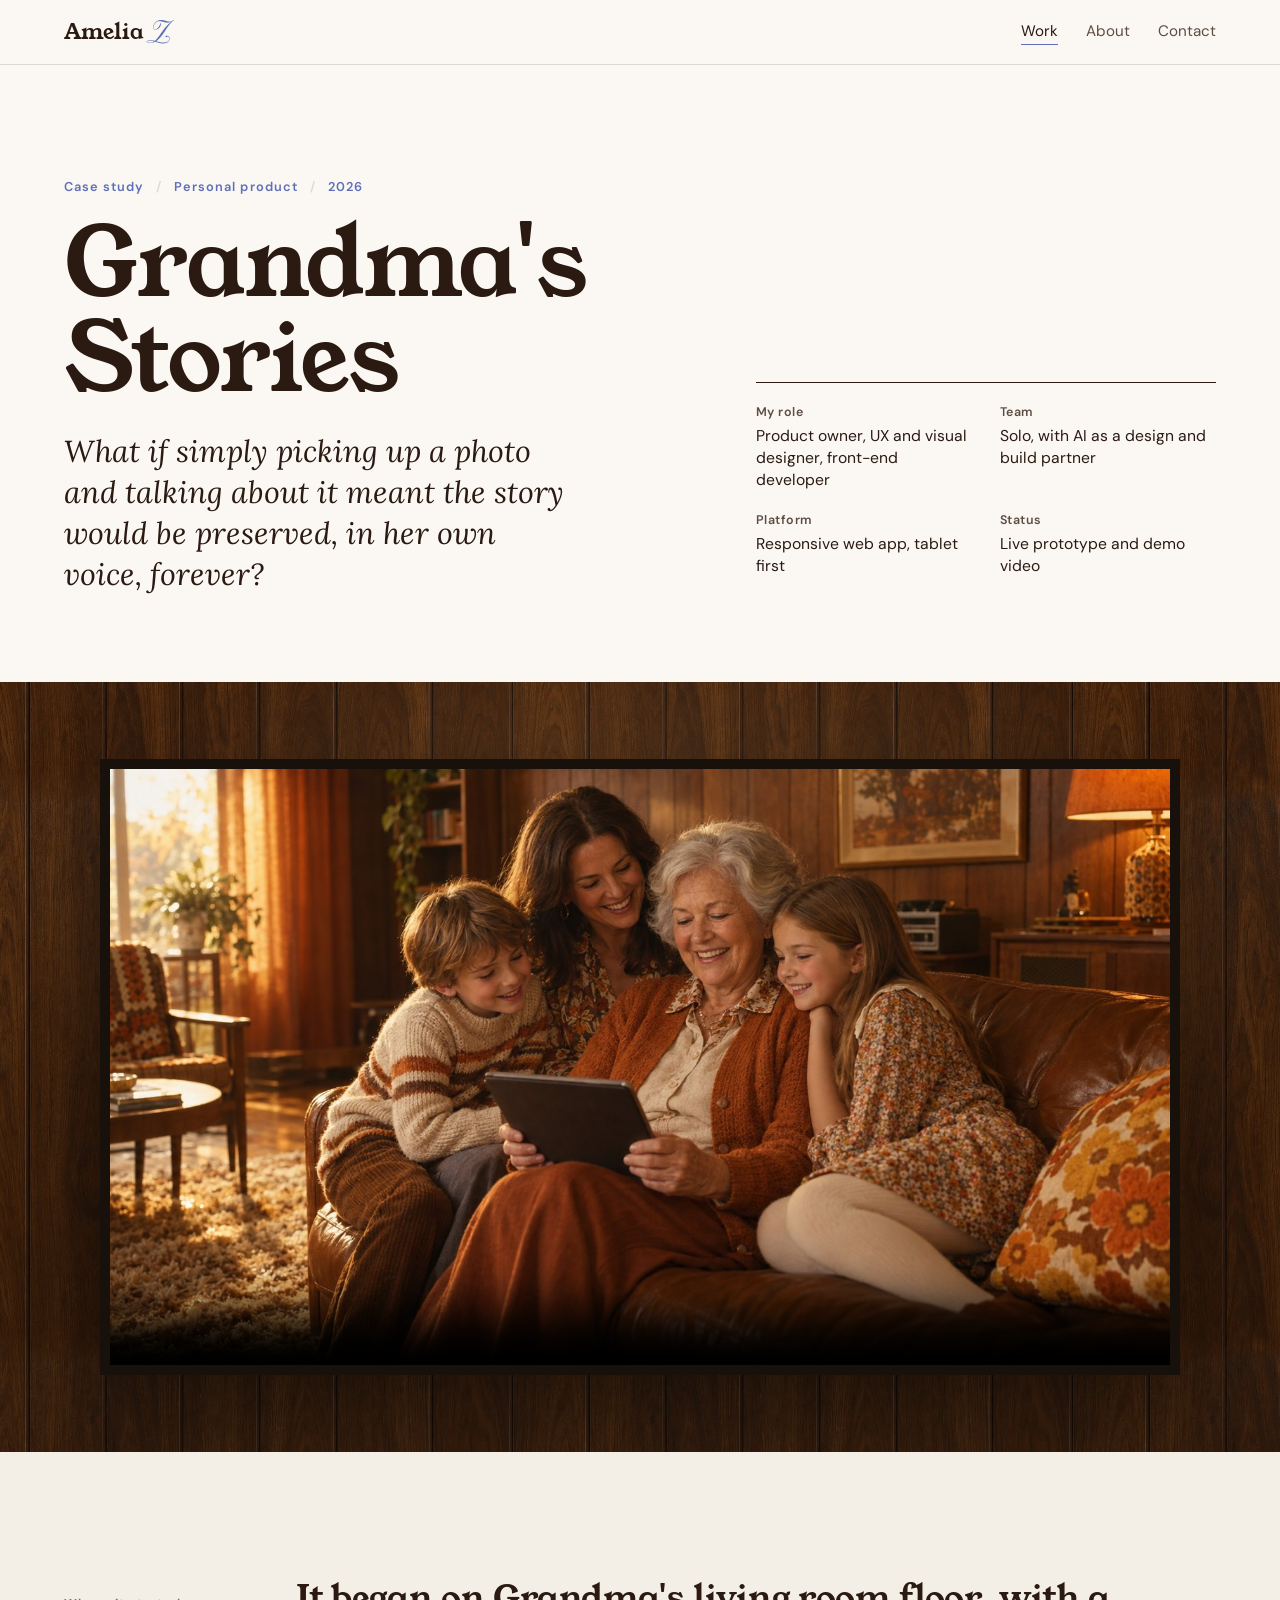
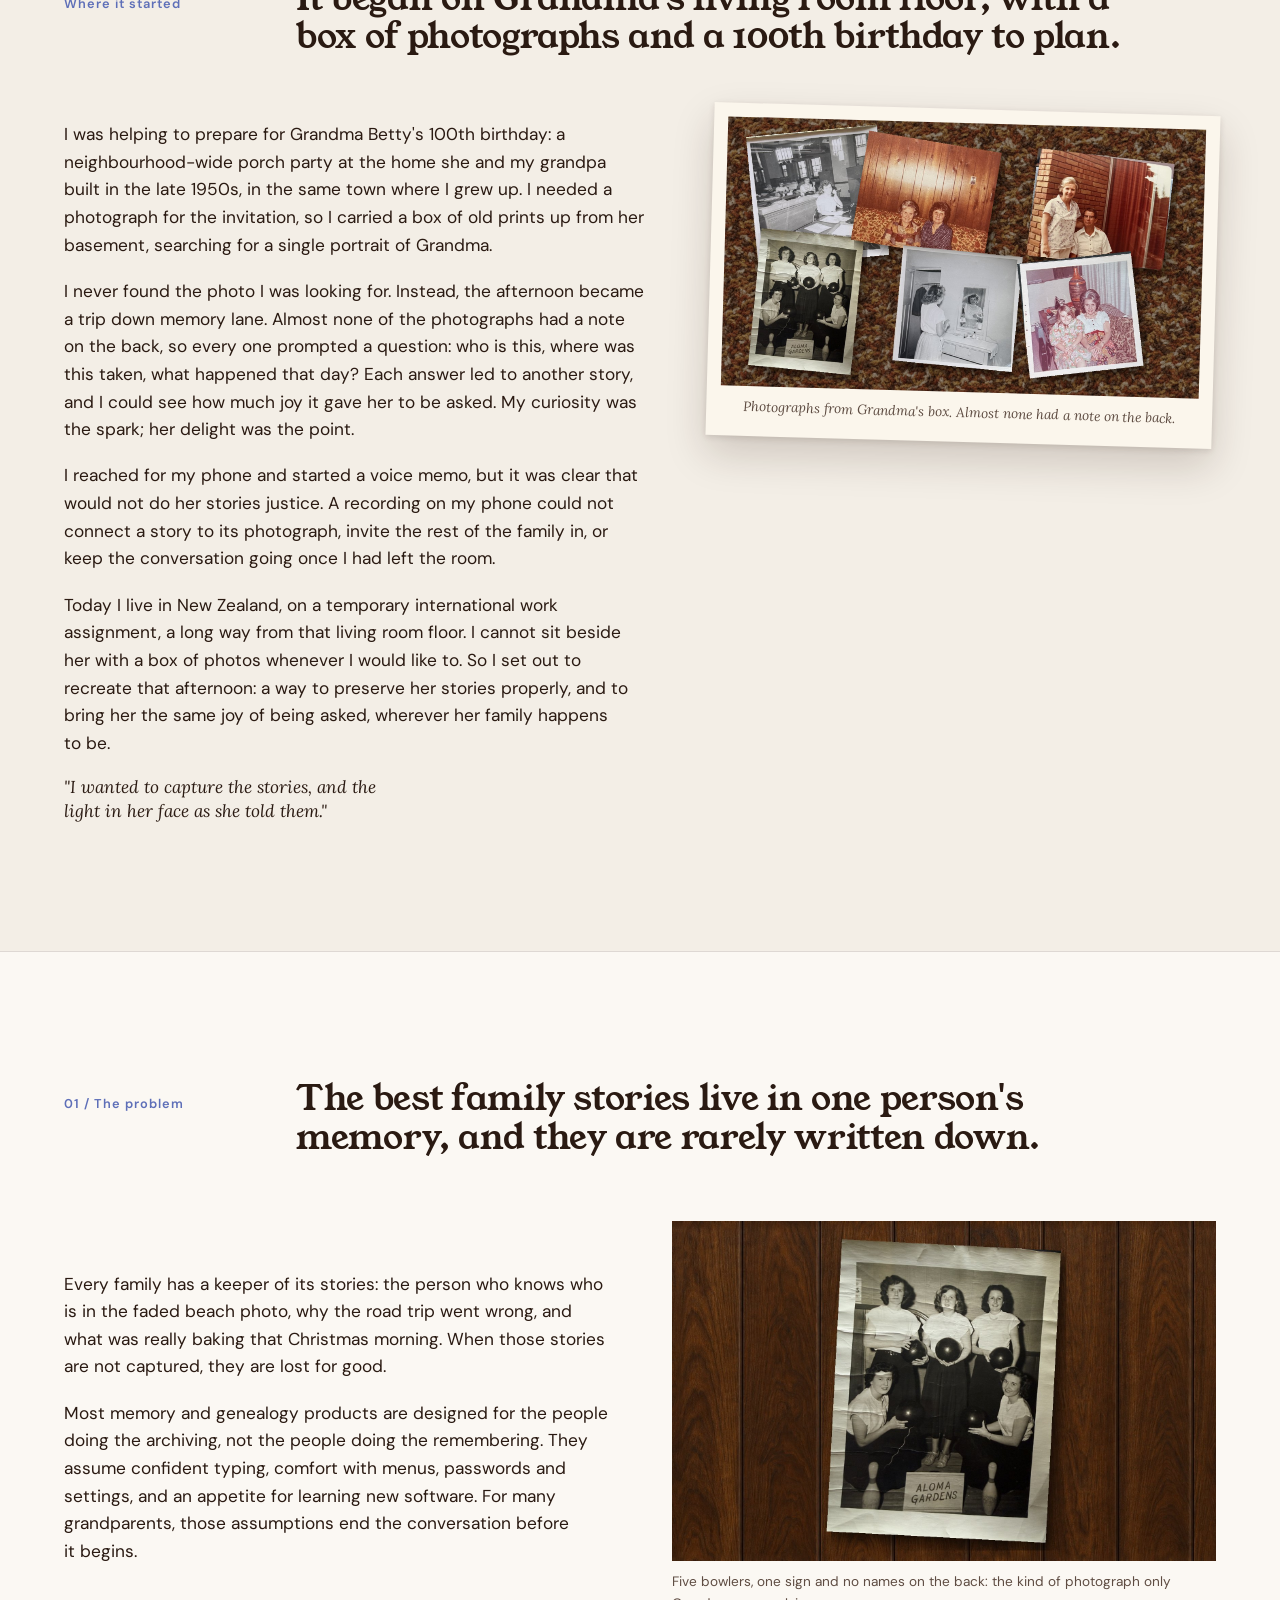
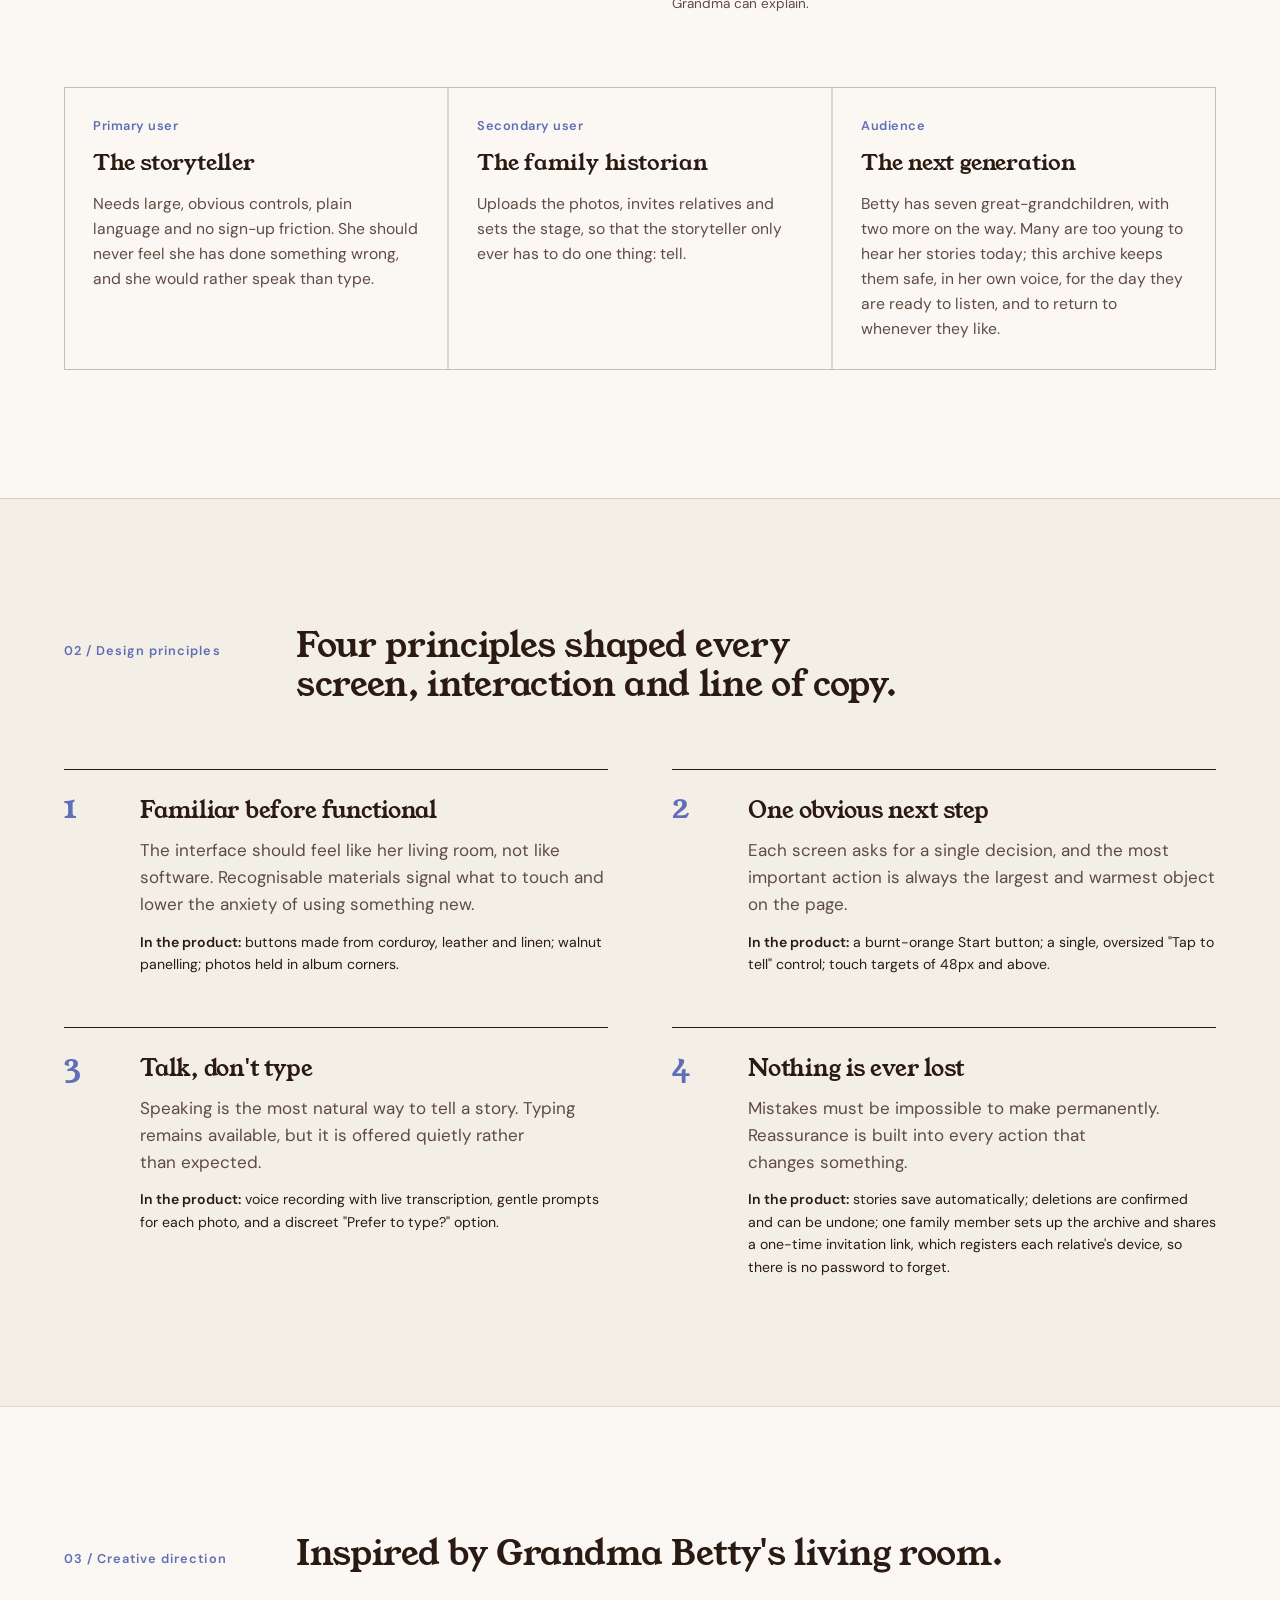
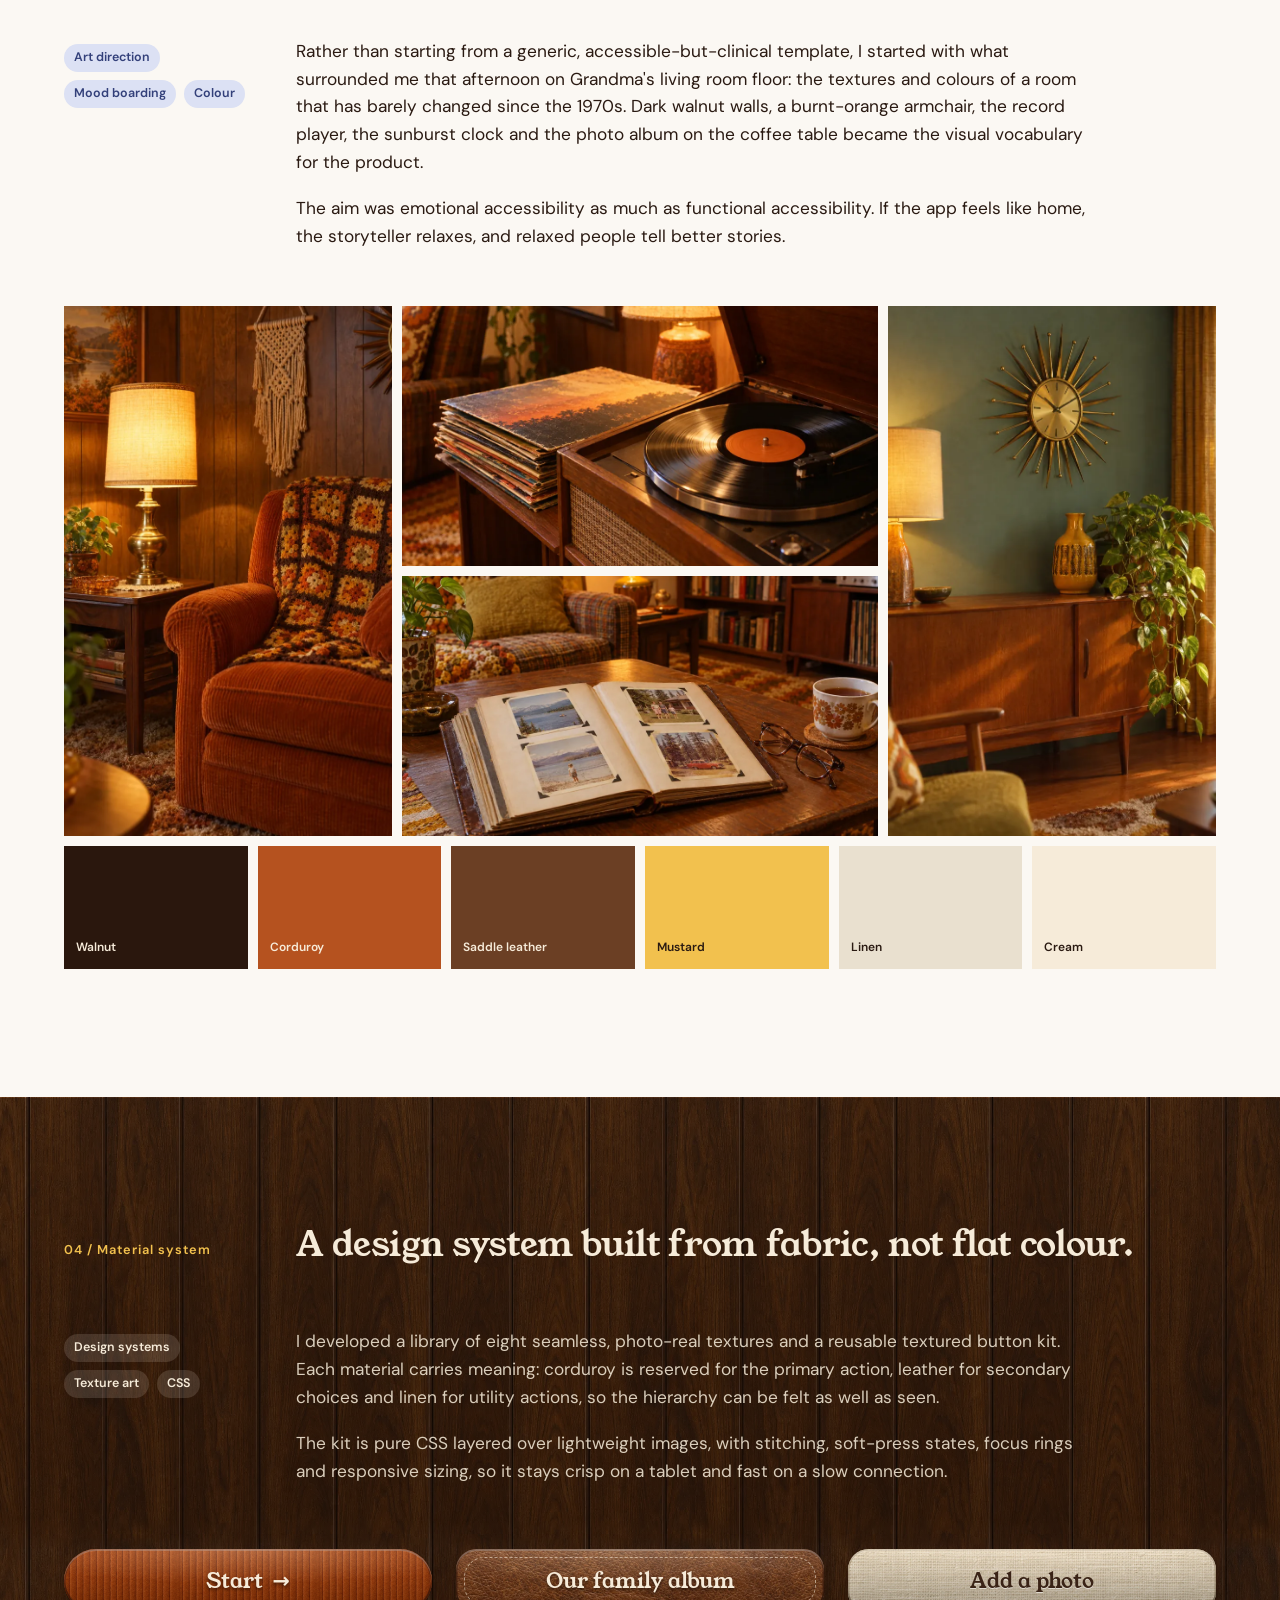
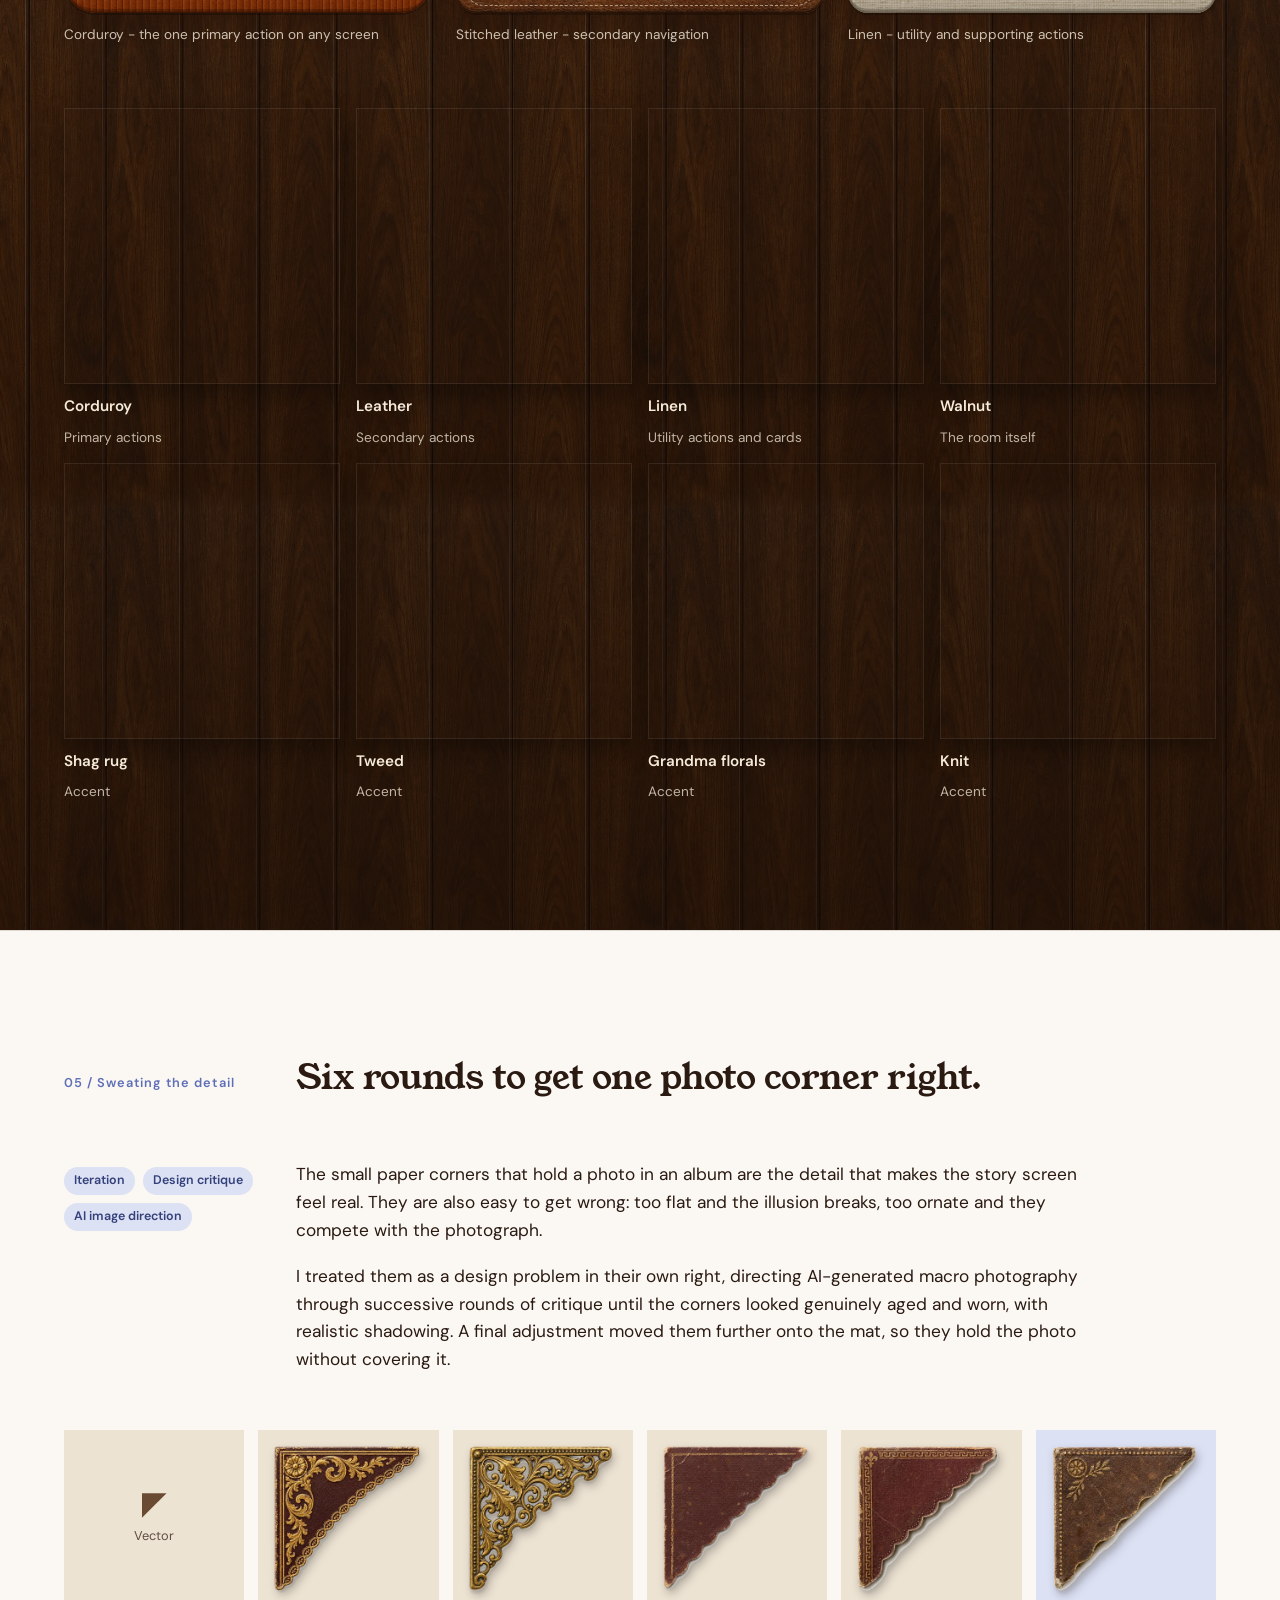
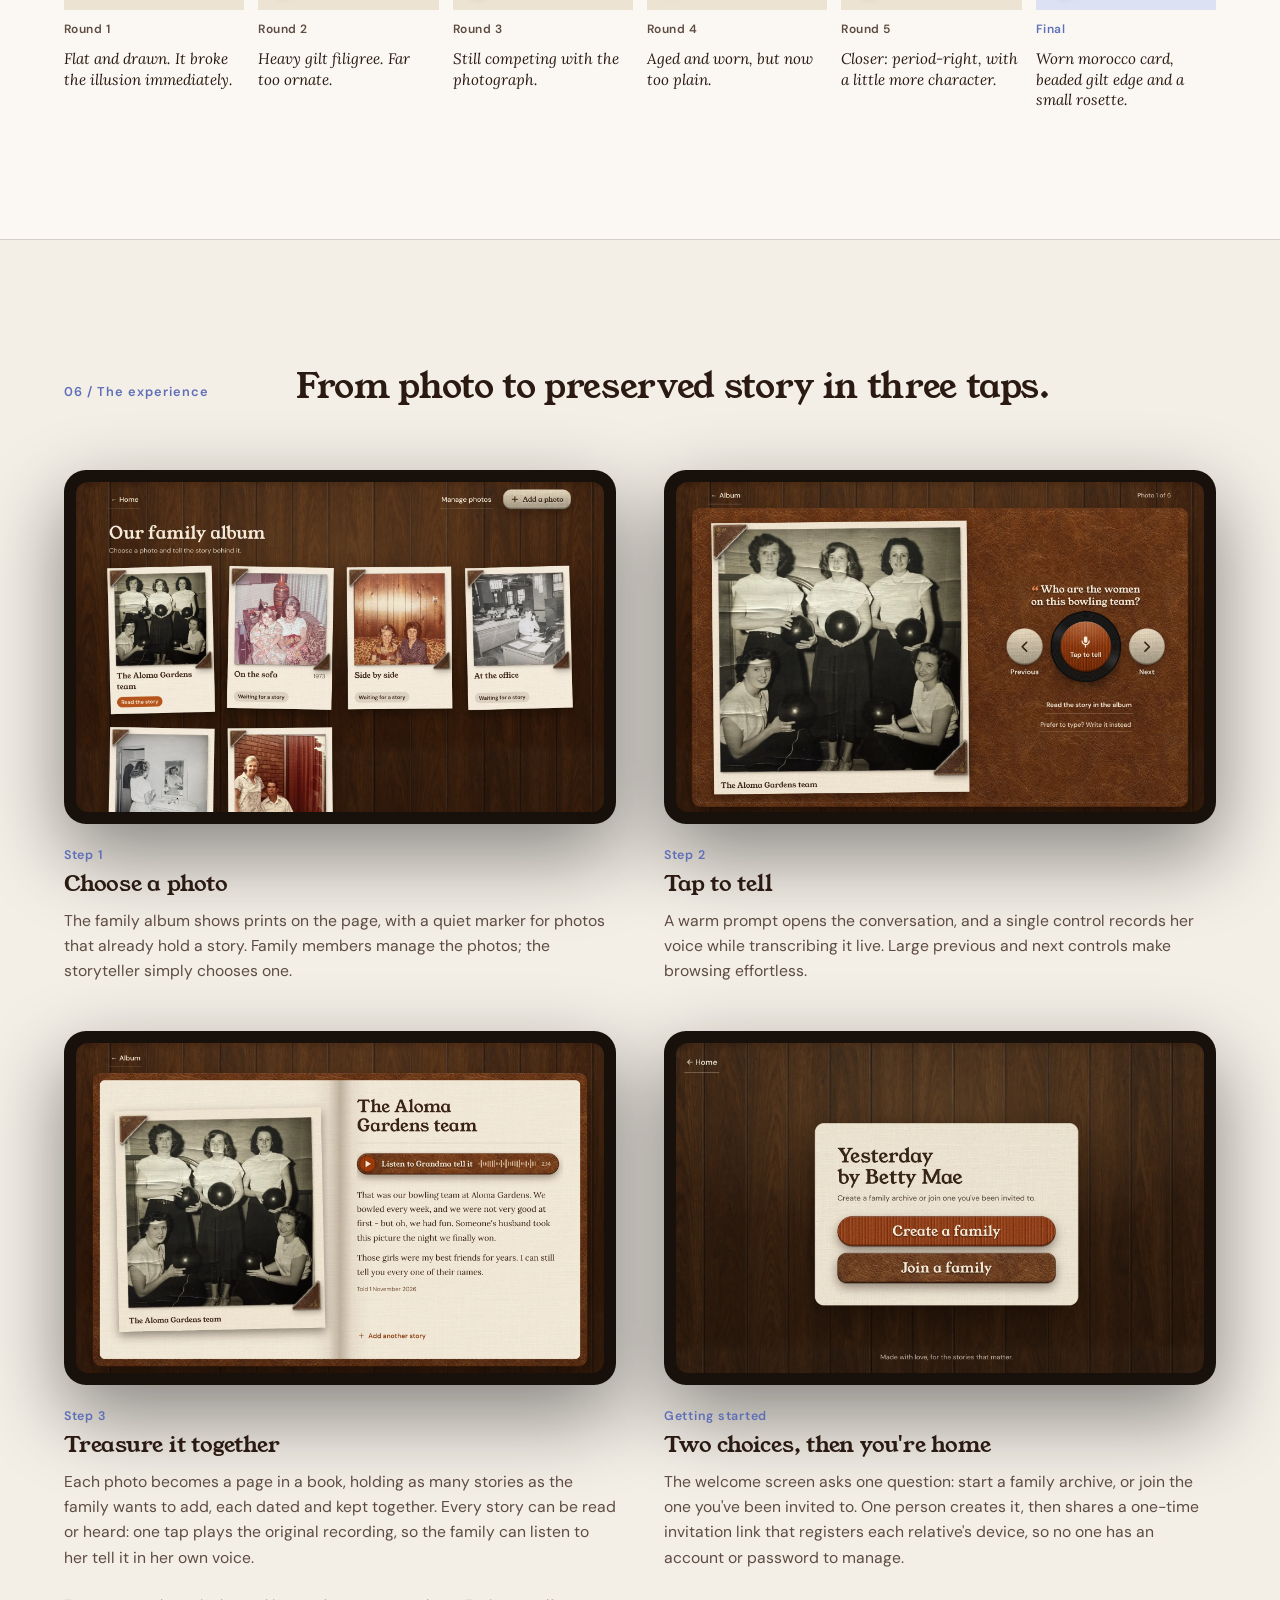
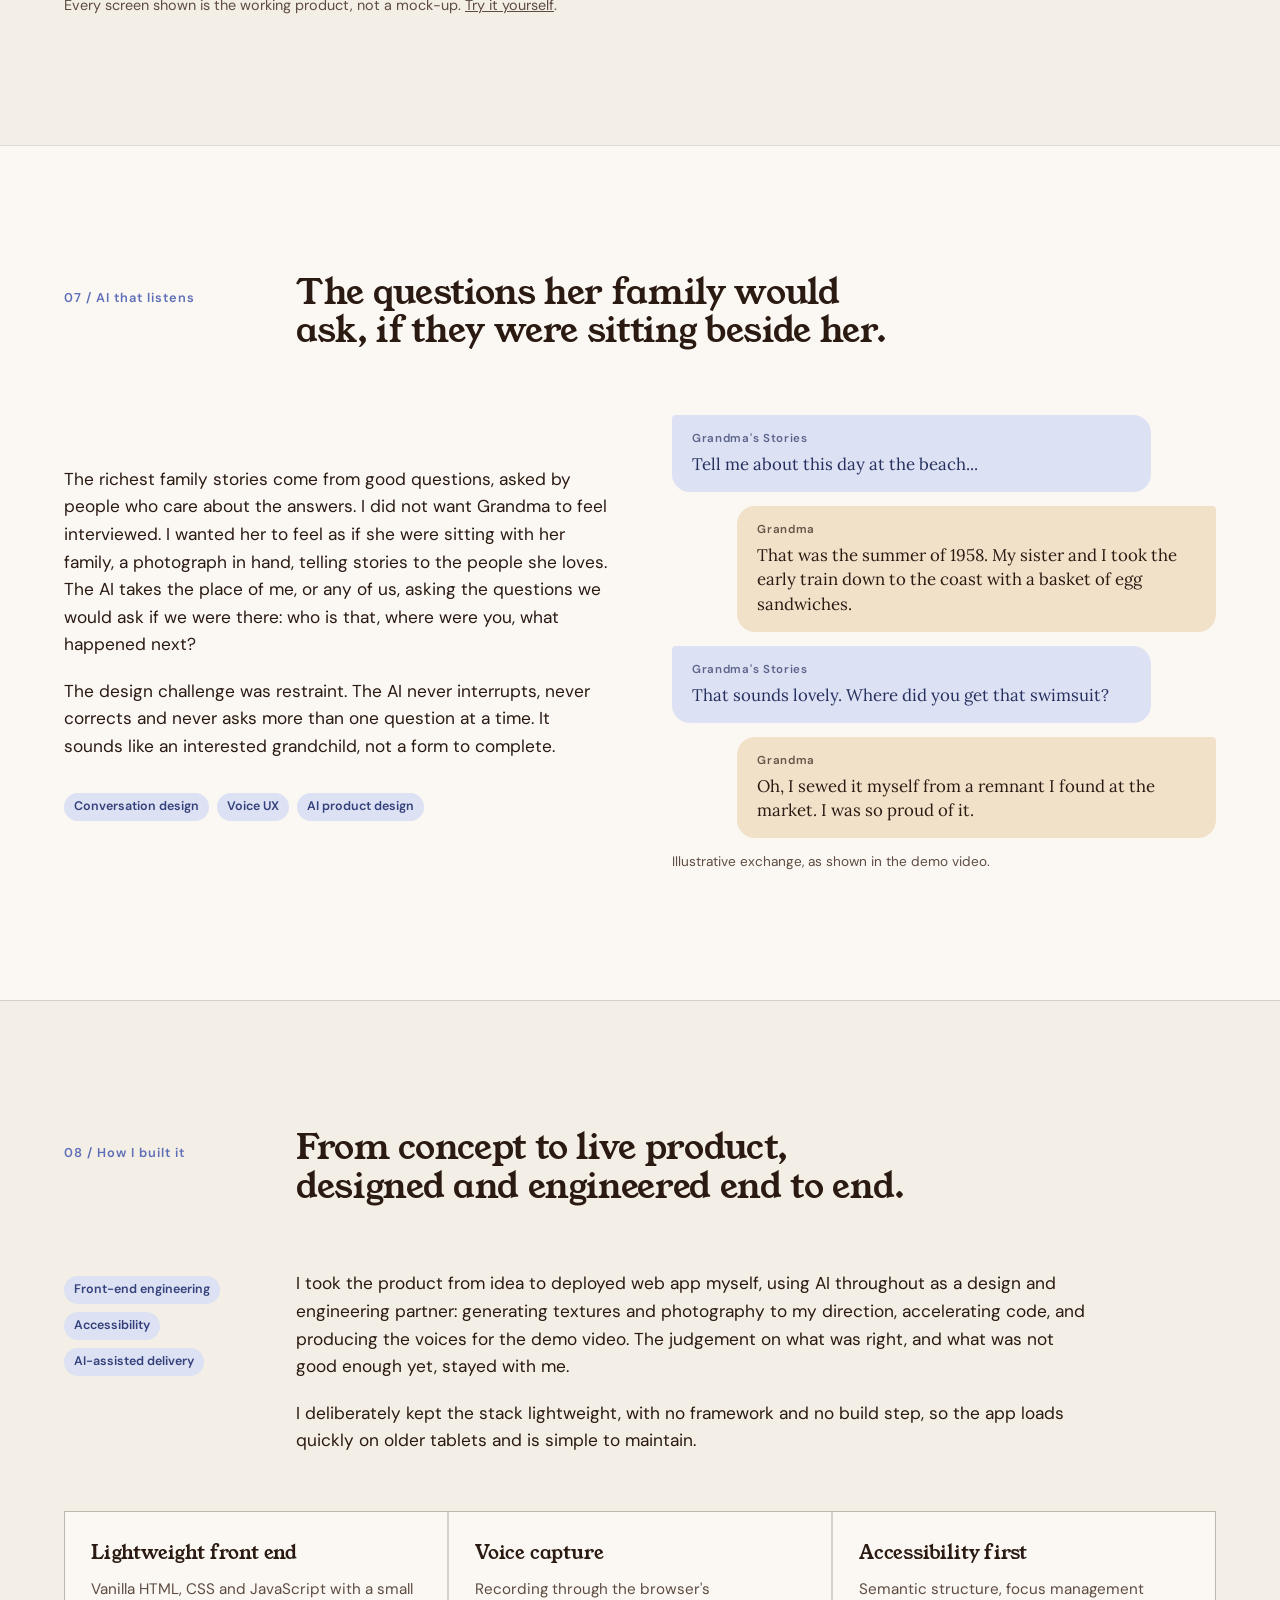
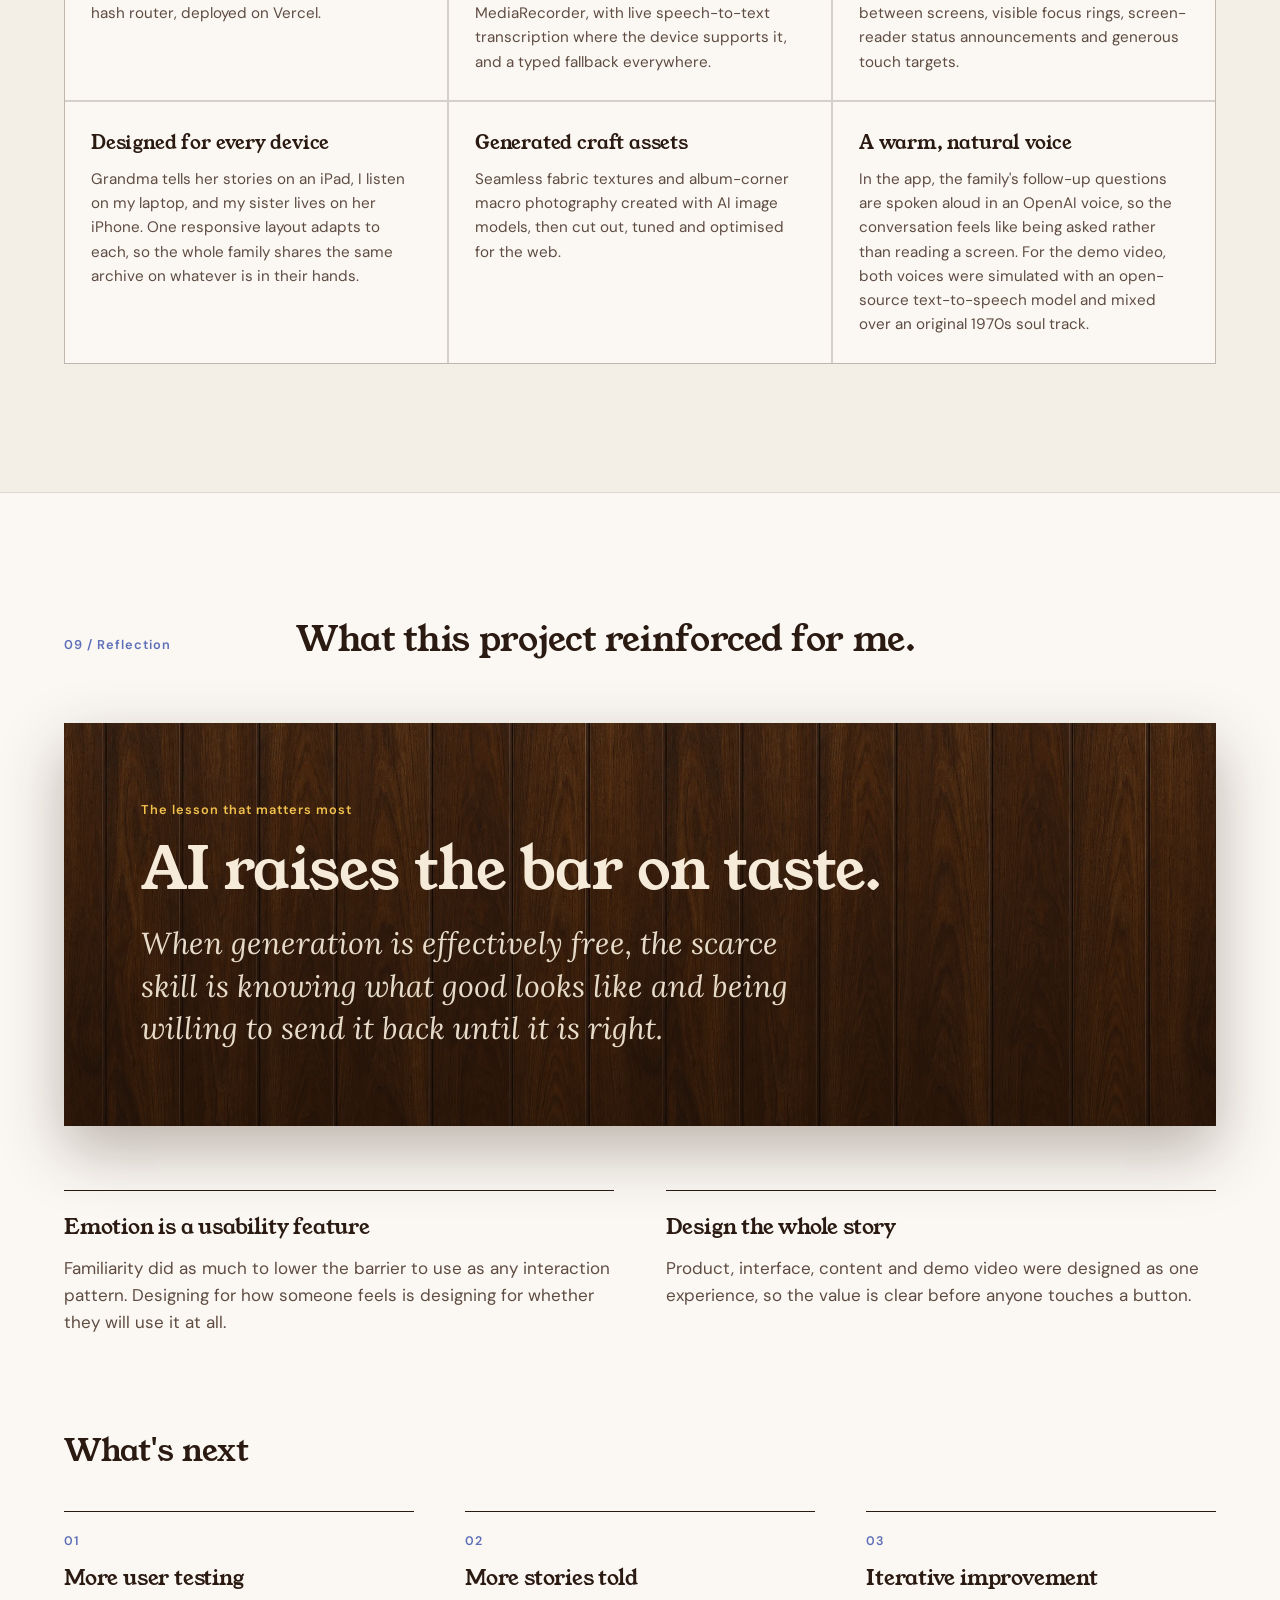
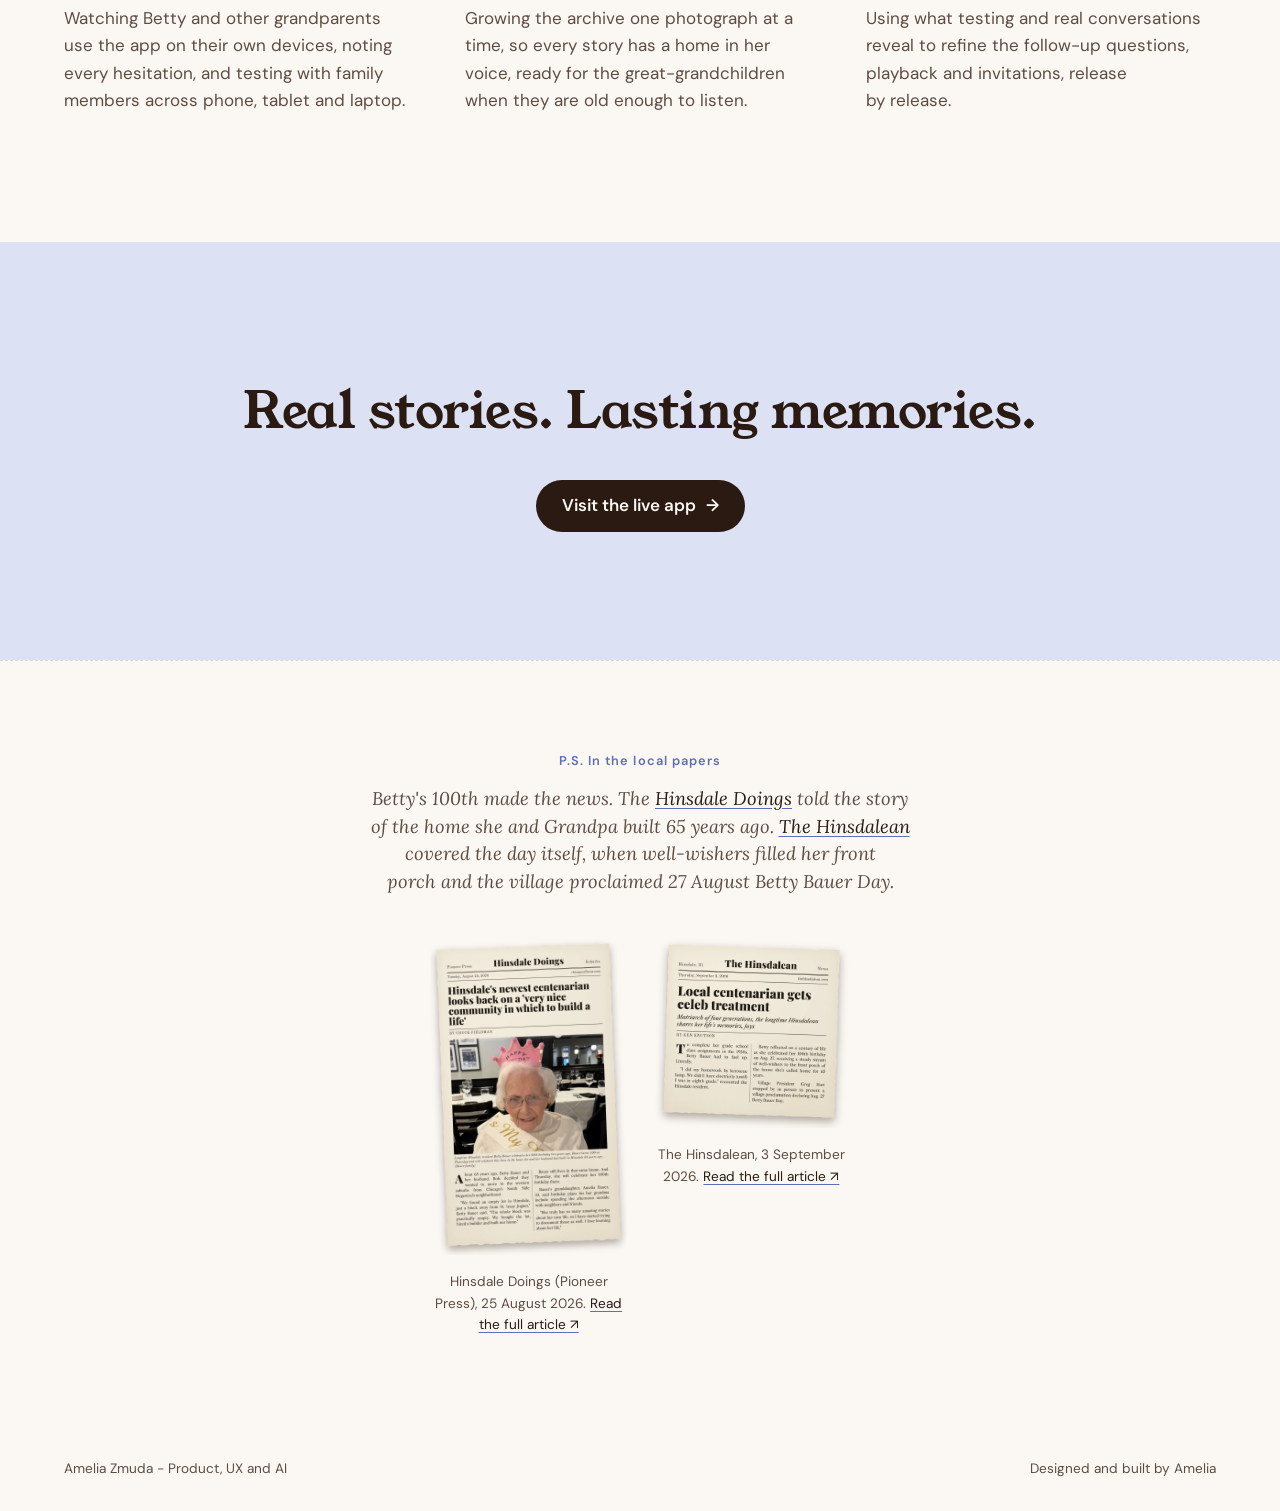
==== commit 5ca77af4: "Restore Grandma case study from uploaded source" ====
--- a/grandmas-stories/index.html
+++ b/grandmas-stories/index.html
@@ -1,117 +1,802 @@
-<!doctype html>
-<html lang="en">
-<head>
-<meta charset="utf-8"><meta name="viewport" content="width=device-width,initial-scale=1">
-<meta name="theme-color" content="#faf7f2">
-<meta name="description" content="Grandma's Stories — a photo-led family archive designed to preserve stories in the voice of the person who lived them.">
-<title>Grandma’s Stories · Amelia Zmuda</title>
-<link rel="preconnect" href="https://fonts.googleapis.com"><link rel="preconnect" href="https://fonts.gstatic.com" crossorigin>
-<link href="https://fonts.googleapis.com/css2?family=DM+Sans:wght@400;500;600;700&family=DM+Serif+Display:ital@0;1&family=Playfair+Display:ital,wght@0,500;0,600;1,500&display=swap" rel="stylesheet">
-<style>
-:root{--paper:#faf7f2;--ink:#2a1a12;--muted:#6d5b50;--blue:#6176c5;--line:#d8d0c7;--wood:#2a170d;--serif:"DM Serif Display",Georgia,serif;--italic:"Playfair Display",Georgia,serif;--sans:"DM Sans",Arial,sans-serif;--gutter:clamp(28px,5.6vw,82px);--content:1480px}
-*{box-sizing:border-box}html{scroll-behavior:smooth;scroll-padding-top:30px}body{margin:0;background:var(--paper);color:var(--ink);font:16px/1.62 var(--sans);-webkit-font-smoothing:antialiased}img{display:block;max-width:100%}a{color:inherit}.shell{width:min(var(--content),calc(100% - 2 * var(--gutter)));margin-inline:auto}
-.hero{padding:clamp(78px,8.5vw,128px) 0 clamp(58px,7vw,96px)}.eyebrow{display:flex;gap:18px;align-items:center;color:var(--blue);font-size:.82rem;font-weight:700;letter-spacing:.08em;margin:0 0 28px}.eyebrow span+span:before{content:"/";color:#d6cec5;margin-right:18px}.hero-grid{display:grid;grid-template-columns:1.12fr .88fr;gap:clamp(55px,9vw,145px);align-items:end}.hero h1{font:500 clamp(4.7rem,9vw,9.2rem)/.86 var(--serif);letter-spacing:-.055em;margin:0 0 34px}.hero-statement{font:italic clamp(1.6rem,2.6vw,2.45rem)/1.42 var(--italic);max-width:27ch;margin:0}.metadata{border-top:1px solid var(--ink);padding-top:22px;display:grid;grid-template-columns:1fr 1fr;gap:22px 44px;margin-bottom:12px}.metadata dt{font-size:.8rem;color:var(--muted);font-weight:700;margin-bottom:5px}.metadata dd{font-size:1rem;line-height:1.45;margin:0}
-.hero-image{background:var(--wood) url("assets/walnut.webp") center/560px;padding:clamp(36px,6.5vw,94px) var(--gutter);margin:0;overflow:hidden}.hero-image img{width:min(100%,1320px);margin:auto;border:10px solid #17100b;box-shadow:0 16px 50px #0005}.hero-image figcaption{width:min(100%,1320px);margin:14px auto 0;color:#f5e9d9;font:italic .9rem var(--italic)}
-.section{padding:clamp(78px,9vw,132px) 0}.section+.section{border-top:1px solid var(--line)}.section-head{display:grid;grid-template-columns:clamp(180px,19vw,270px) minmax(0,1fr);gap:30px;margin-bottom:clamp(54px,6vw,88px);align-items:start}.section-index{color:var(--blue);font-size:.82rem;font-weight:700;letter-spacing:.07em;padding-top:12px}.section h2{font:500 clamp(2.35rem,4.2vw,4.3rem)/1.1 var(--serif);letter-spacing:-.025em;max-width:1040px;margin:0}.section h3{font:500 clamp(1.55rem,2vw,2rem)/1.2 var(--serif);margin:0 0 14px}.section p{color:var(--muted);margin:0 0 20px;max-width:70ch;font-size:1.04rem}.section-content{display:grid;grid-template-columns:1fr 1fr;gap:clamp(48px,7vw,110px);align-items:center}.copy{max-width:650px}.photo-figure{margin:0}.photo-figure img{width:100%;height:auto}.photo-figure figcaption{font-size:.85rem;color:var(--muted);margin-top:12px;line-height:1.6}
-.personas{display:grid;grid-template-columns:repeat(3,1fr);border:1px solid var(--line);margin-top:clamp(64px,7vw,100px)}.persona{padding:clamp(24px,3vw,40px);min-height:260px}.persona+.persona{border-left:1px solid var(--line)}.persona-label{font-size:.82rem;color:var(--blue);font-weight:700;letter-spacing:.04em}.persona h3{margin:14px 0 16px}.persona p{font-size:1rem;margin:0}
-.quote{font:italic clamp(1.8rem,3.4vw,3.1rem)/1.3 var(--italic);max-width:900px;margin:clamp(70px,9vw,120px) auto;text-align:center;color:var(--ink)}
-.three-up{display:grid;grid-template-columns:repeat(3,1fr);gap:30px;margin-top:50px}.principle{border-top:1px solid var(--ink);padding-top:20px}.principle .num{font:2.4rem var(--serif);color:var(--blue)}.principle h3{margin:12px 0}.principle p{font-size:.98rem}
-.screens{display:grid;grid-template-columns:repeat(2,1fr);gap:34px;margin-top:50px}.screen{margin:0}.screen img{width:100%;background:#21150f;padding:8px;box-shadow:0 14px 34px #2a170d20}.screen figcaption{display:flex;justify-content:space-between;gap:15px;margin-top:13px}.screen strong{font:500 1.25rem var(--serif)}.screen span{font-size:.78rem;color:var(--muted)}
-.design-panel{background:var(--wood) url("assets/walnut.webp") center/560px;color:#f8eee2;padding:clamp(30px,5vw,72px);margin-top:42px}.design-panel h3{font-size:clamp(2rem,3.4vw,3.2rem);max-width:780px}.design-panel p{color:#e4d4c5}.moodboard{display:grid;grid-template-columns:1.15fr 1fr 1fr;grid-template-rows:200px 200px;gap:12px;margin-top:35px}.moodboard img{width:100%;height:100%;object-fit:cover}.moodboard .tall{grid-row:span 2}.palette{display:grid;grid-template-columns:repeat(5,1fr);gap:10px;margin-top:26px}.swatch{height:85px;padding:10px;display:flex;align-items:end;color:#fff;font-size:.75rem;font-weight:700}.swatch.light{color:var(--ink)}
-.mounts{display:grid;grid-template-columns:repeat(5,1fr);gap:16px;margin-top:30px}.mount{padding:14px;background:#eee7de;text-align:center}.mount img{width:100%;height:100px;object-fit:contain}.mount span{font-size:.78rem;color:var(--muted)}
-.materials{display:grid;grid-template-columns:repeat(4,1fr);gap:18px;margin-top:30px}.material img{width:100%;aspect-ratio:1;object-fit:cover}.material strong{display:block;margin-top:10px;font-size:.92rem}
-.video{position:relative;aspect-ratio:16/9;background:#1b120c;margin-top:44px;overflow:hidden}.video>img{width:100%;height:100%;object-fit:cover;opacity:.58}.video:after{content:"";position:absolute;inset:0;background:linear-gradient(transparent,rgba(20,10,4,.8))}.play{position:absolute;z-index:1;left:50%;top:50%;transform:translate(-50%,-50%);width:76px;height:76px;border-radius:50%;background:var(--paper);display:grid;place-items:center}.play:after{content:"";border-left:19px solid var(--wood);border-top:12px solid transparent;border-bottom:12px solid transparent;margin-left:5px}.video-copy{position:absolute;z-index:1;left:clamp(24px,5vw,64px);bottom:clamp(22px,4vw,50px);color:#fff}.video-copy small{color:#e9c47b;text-transform:uppercase;letter-spacing:.12em;font-weight:700}.video-copy h3{font-size:clamp(1.7rem,3vw,2.8rem);margin:8px 0}.video-copy p{color:#f0e4d6;margin:0}
-.stack{display:grid;grid-template-columns:repeat(4,1fr);gap:2px;background:var(--line);border:1px solid var(--line);margin-top:44px}.stack>div{background:var(--paper);padding:24px}.stack small{display:block;color:var(--blue);font-size:.76rem;font-weight:700;letter-spacing:.08em;text-transform:uppercase}.stack h3{font-size:1.25rem;margin:12px 0}.stack p{font-size:.9rem;margin:0}
-.reflection{background:#eeeaf8;padding:clamp(34px,5vw,70px);margin-top:50px}.reflection h3{font-size:clamp(2rem,3.4vw,3.4rem);max-width:800px}.reflection p{font:italic 1.3rem/1.5 var(--italic);color:var(--ink);max-width:700px}
-.product-link{background:#e8eaf5;padding:clamp(38px,6vw,76px);text-align:center;margin-top:20px}.product-link .eyebrow{justify-content:center;margin-bottom:14px}.product-link h2{font:500 clamp(2.4rem,4vw,4rem) var(--serif);margin:0 0 12px}.product-link p{margin:0 auto 26px}.button{display:inline-flex;align-items:center;justify-content:center;min-height:52px;padding:0 26px;border-radius:999px;background:var(--ink);color:#fff;text-decoration:none;font-size:.9rem;font-weight:700;transition:transform .2s,background .2s}.button:hover{transform:translateY(-3px);background:var(--blue)}
-footer{padding:28px var(--gutter) 40px;display:flex;justify-content:space-between;gap:20px;color:var(--muted);font-size:.82rem}footer a{text-decoration:none}
-@media(max-width:850px){.hero-grid{grid-template-columns:1fr;gap:50px}.metadata{max-width:700px}.section-head{grid-template-columns:1fr;gap:14px}.section-content{grid-template-columns:1fr}.personas{grid-template-columns:1fr}.persona+.persona{border-left:0;border-top:1px solid var(--line)}.three-up{grid-template-columns:1fr}.stack{grid-template-columns:1fr 1fr}.mounts{grid-template-columns:repeat(3,1fr)}}
-@media(max-width:560px){.hero{padding-top:58px}.hero h1{font-size:clamp(4.2rem,18vw,6.2rem)}.eyebrow{font-size:.72rem;gap:10px}.eyebrow span+span:before{margin-right:10px}.metadata{gap:18px 20px}.metadata dd{font-size:.9rem}.hero-image{padding:24px 18px}.hero-image img{border-width:5px}.section{padding:68px 0}.section h2{font-size:2.4rem}.section p{font-size:.98rem}.persona{min-height:0}.screens{grid-template-columns:1fr;gap:28px}.moodboard{grid-template-columns:1fr 1fr;grid-template-rows:150px 150px 150px}.moodboard .tall{grid-row:auto}.palette{grid-template-columns:repeat(3,1fr)}.mounts{grid-template-columns:repeat(2,1fr)}.materials{grid-template-columns:1fr 1fr}.stack{grid-template-columns:1fr 1fr}.video{aspect-ratio:4/3}footer{flex-direction:column}}
-@media(prefers-reduced-motion:reduce){html{scroll-behavior:auto}*,*:before,*:after{transition:none!important}}
-</style></head>
+<!DOCTYPE html>
+<html lang="en"><head>
+<meta charset="utf-8">
+<meta name="viewport" content="width=device-width, initial-scale=1">
+<title>Grandma's Stories - Case study - Amelia Zmuda</title>
+<link rel="preconnect" href="https://fonts.googleapis.com">
+<link rel="preconnect" href="https://fonts.gstatic.com" crossorigin="">
+<link href="https://fonts.googleapis.com/css2?family=Young+Serif&amp;family=Lora:ital,wght@0,400;0,500;1,400&amp;family=DM+Sans:opsz,wght@9..40,400;9..40,500;9..40,600;9..40,700&amp;family=Pinyon+Script&amp;display=swap" rel="stylesheet">
+<style>/* =========================================================
+   Grandma's Stories - textured button kit
+   Drop this file + the /textures folder into your app.
+   Usage: <a class="tx-btn tx-corduroy" href="#">Start <span class="tx-arrow">-></span></a>
+   ========================================================= */
+
+:root {
+  --tx-cream: #F6EBD9;
+  --tx-espresso: #3A2316;
+  --tx-radius-pill: 999px;
+  --tx-radius-soft: clamp(14px, 1.6vw, 22px);
+}
+
+/* ---------- Base button (shape, depth, responsive sizing) ---------- */
+.tx-btn {
+  --tex: none;            /* texture image, set by variant */
+  --tex-size: 220px;      /* physical size of one tile - keeps ribs/weave the same scale on every screen */
+  --tex-repeat: repeat;
+  --tint: transparent;    /* optional colour wash over the texture */
+  --ink: var(--tx-cream); /* label colour */
+  --ink-shadow: 0 2px 3px rgba(0, 0, 0, .45);
+  --edge: rgba(40, 18, 6, .55);
+
+  position: relative;
+  isolation: isolate;
+  display: inline-flex;
+  align-items: center;
+  justify-content: center;
+  gap: .45em;
+  box-sizing: border-box;
+  min-height: clamp(56px, 4.5vw + 36px, 96px);
+  min-width: 0;
+  padding: .4em clamp(1.25em, 3vw, 2em);
+  border: 0;
+  border-radius: var(--tx-radius-pill);
+  overflow: hidden;
+  cursor: pointer;
+  text-decoration: none;
+  text-align: center;
+  text-wrap: balance;
+  font-family: "Young Serif", "Cooper Black", Georgia, serif;
+  font-size: clamp(1.15rem, 1.4vw + .8rem, 2rem);
+  line-height: 1.1;
+  color: var(--ink);
+  text-shadow: var(--ink-shadow);
+  background:
+    linear-gradient(var(--tint), var(--tint)),
+    var(--tex) center / var(--tex-size) var(--tex-repeat);
+  box-shadow:
+    inset 0 2px 0 rgba(255, 255, 255, .22),   /* top highlight */
+    inset 0 -4px 0 rgba(0, 0, 0, .22),        /* bottom inner edge */
+    inset 0 0 0 1.5px var(--edge),            /* seam outline */
+    0 2px 0 rgba(0, 0, 0, .25),
+    0 10px 22px rgba(40, 18, 6, .45);         /* drop shadow */
+  transition: transform .18s ease, box-shadow .18s ease, filter .18s ease;
+  -webkit-tap-highlight-color: transparent;
+}
+
+/* cushion shading - light from above, rolls off at the bottom */
+.tx-btn::before {
+  content: "";
+  position: absolute;
+  inset: 0;
+  z-index: -1;
+  border-radius: inherit;
+  background:
+    radial-gradient(120% 90% at 50% 0%, rgba(255, 240, 220, .22), transparent 60%),
+    linear-gradient(to bottom, rgba(255, 255, 255, .06), rgba(0, 0, 0, .28));
+  pointer-events: none;
+}
+
+/* optional stitched seam - add class tx-stitched */
+.tx-stitched::after {
+  content: "";
+  position: absolute;
+  inset: clamp(5px, .6vw, 8px);
+  border: 1.5px dashed rgba(246, 235, 217, .55);
+  border-radius: inherit;
+  pointer-events: none;
+}
+
+.tx-btn:hover { transform: translateY(-2px); filter: brightness(1.06) saturate(1.05); }
+.tx-btn:active {
+  transform: translateY(1px);
+  filter: brightness(.96);
+  box-shadow:
+    inset 0 3px 6px rgba(0, 0, 0, .3),
+    inset 0 0 0 1.5px var(--edge),
+    0 3px 8px rgba(40, 18, 6, .4);
+}
+.tx-btn:focus-visible { outline: 3px solid #F2C14E; outline-offset: 4px; }
+
+.tx-soft { border-radius: var(--tx-radius-soft); }
+.tx-arrow { font-family: system-ui, sans-serif; font-weight: 600; transition: transform .18s ease; }
+.tx-btn:hover .tx-arrow { transform: translateX(4px); }
+.tx-icon { width: 1.3em; height: 1.3em; flex: none; }
+
+/* ---------- Texture variants ----------
+   image-set serves the 512px tile to standard screens and the 1024px tile to retina. */
+.tx-corduroy {
+  --tex: image-set(url("/grandmas-stories/assets/corduroy.webp") 1x, url("/grandmas-stories/assets/corduroy.webp") 2x);
+  --tex-size: 140px;
+  --edge: rgba(90, 30, 8, .7);
+}
+.tx-shag {
+  --tex: image-set(url("/grandmas-stories/assets/shag.webp") 1x, url("/grandmas-stories/assets/shag.webp") 2x);
+  --tex-size: 260px;
+  --tint: rgba(60, 25, 8, .28);
+  --ink-shadow: 0 2px 4px rgba(0, 0, 0, .75);
+}
+.tx-walnut {
+  --tex: image-set(url("/grandmas-stories/assets/walnut.webp") 1x, url("/grandmas-stories/assets/walnut.webp") 2x);
+  --tex-size: 520px;
+  --tex-repeat: repeat-x;
+  --edge: rgba(20, 8, 2, .75);
+}
+.tx-tweed {
+  --tex: image-set(url("/grandmas-stories/assets/linen.webp") 1x, url("/grandmas-stories/assets/linen.webp") 2x);
+  --tex-size: 240px;
+  --tint: rgba(30, 30, 10, .12);
+  --ink-shadow: 0 2px 3px rgba(0, 0, 0, .7);
+}
+.tx-floral {
+  --tex: image-set(url("/grandmas-stories/assets/aged-fleur.webp") 1x, url("/grandmas-stories/assets/aged-fleur.webp") 2x);
+  --tex-size: cover;
+  --tex-repeat: no-repeat;
+  --tint: rgba(246, 235, 217, .35);
+  --ink: var(--tx-espresso);
+  --ink-shadow: 0 1px 0 rgba(255, 248, 235, .9), 0 0 12px rgba(255, 248, 235, .9);
+  --edge: rgba(120, 60, 20, .5);
+}
+.tx-leather {
+  --tex: image-set(url("/grandmas-stories/assets/leather.webp") 1x, url("/grandmas-stories/assets/leather.webp") 2x);
+  --tex-size: 360px;
+  --edge: rgba(60, 25, 8, .75);
+}
+.tx-knit {
+  --tex: image-set(url("/grandmas-stories/assets/corduroy.webp") 1x, url("/grandmas-stories/assets/corduroy.webp") 2x);
+  --tex-size: 240px;
+  --ink: var(--tx-espresso);
+  --ink-shadow: 0 1px 0 rgba(255, 255, 255, .6);
+  --edge: rgba(120, 95, 60, .45);
+}
+.tx-linen {
+  --tex: image-set(url("/grandmas-stories/assets/linen.webp") 1x, url("/grandmas-stories/assets/linen.webp") 2x);
+  --tex-size: 320px;
+  --ink: var(--tx-espresso);
+  --ink-shadow: 0 1px 0 rgba(255, 255, 255, .55);
+  --edge: rgba(120, 95, 60, .4);
+}
+
+/* ---------- Respect user preferences ---------- */
+@media (prefers-reduced-motion: reduce) {
+  .tx-btn, .tx-arrow { transition: none; }
+  .tx-btn:hover { transform: none; }
+}</style>
+<style>/* Amelia Z portfolio - Grandma's Stories case study */
+:root {
+  --paper: #FBF8F3;
+  --paper-2: #F3EEE6;
+  --ink: #2A1A12;
+  --ink-soft: #5E4C42;
+  --rule: rgba(42, 26, 18, .14);
+  --hydrangea: #5E6FB8;
+  --hydrangea-soft: #DCE1F4;
+  --lilac: #B59BD3;
+  --walnut: #2A170D;
+  --cream: #F6EBD9;
+  --rust: #B5521F;
+  --display: "Young Serif", Georgia, serif;
+  --serif: "Lora", Georgia, serif;
+  --sans: "DM Sans", system-ui, sans-serif;
+  --wrap: min(1180px, calc(100vw - 2 * clamp(20px, 5vw, 64px)));
+}
+*, *::before, *::after { box-sizing: border-box; }
+html { scroll-behavior: smooth; }
+body { margin: 0; background: var(--paper); color: var(--ink); font-family: var(--sans); font-size: 17px; line-height: 1.6; -webkit-font-smoothing: antialiased; }
+img { display: block; max-width: 100%; }
+h1, h2, h3 { font-family: var(--display); font-weight: 400; margin: 0; text-wrap: balance; letter-spacing: -.01em; }
+p { margin: 0; text-wrap: pretty; }
+a { color: inherit; }
+.wrap { width: var(--wrap); margin-inline: auto; }
+
+/* ---------- Portfolio nav ---------- */
+.site-nav { position: sticky; top: 0; z-index: 20; background: rgba(251, 248, 243, .9); backdrop-filter: blur(10px); border-bottom: 1px solid var(--rule); }
+.site-nav .wrap { display: flex; align-items: center; justify-content: space-between; gap: 24px; min-height: 64px; }
+.wordmark { display: flex; align-items: baseline; gap: 2px; text-decoration: none; font-family: var(--display); font-size: 1.35rem; }
+.wordmark .z { font-family: "Pinyon Script", cursive; font-size: 2rem; line-height: 0; color: var(--hydrangea); transform: translateY(4px); }
+.site-nav nav { display: flex; gap: 28px; font-size: .95rem; }
+.site-nav nav a { text-decoration: none; color: var(--ink-soft); }
+.site-nav nav a[aria-current] { color: var(--ink); border-bottom: 1.5px solid var(--hydrangea); }
+
+/* ---------- Hero ---------- */
+.hero { padding: clamp(56px, 9vw, 112px) 0 0; }
+.eyebrow { font-size: .8rem; font-weight: 600; letter-spacing: .08em; color: var(--hydrangea); display: flex; gap: 12px; flex-wrap: wrap; }
+.eyebrow span + span::before { content: "/"; margin-right: 12px; color: var(--rule); }
+.hero h1 { font-size: clamp(3rem, 7.5vw, 6.4rem); line-height: .98; margin: 20px 0 24px; }
+.hero .lede { font-family: var(--serif); font-style: italic; font-size: clamp(1.35rem, 1.5vw + .9rem, 1.9rem); line-height: 1.35; max-width: 30ch; color: var(--ink); }
+.hero-top { display: grid; grid-template-columns: minmax(0, 1.4fr) minmax(0, 1fr); gap: 48px; align-items: end; }
+.facts { display: grid; grid-template-columns: 1fr 1fr; gap: 20px 28px; border-top: 1px solid var(--ink); padding-top: 20px; }
+.facts dt { font-size: .78rem; font-weight: 600; color: var(--ink-soft); letter-spacing: .04em; }
+.facts dd { margin: 2px 0 0; font-size: .98rem; line-height: 1.4; }
+.hero-stage { margin-top: clamp(48px, 7vw, 88px); background: var(--walnut) url("/grandmas-stories/assets/walnut.webp") center / 560px; position: relative; padding: clamp(28px, 6vw, 80px) clamp(20px, 6vw, 96px) 0; overflow: hidden; }
+.hero-stage::before { content: ""; position: absolute; inset: 0; background: radial-gradient(70% 60% at 50% 30%, rgba(255, 190, 120, .2), transparent 70%), linear-gradient(rgba(20, 10, 4, .25), rgba(20, 10, 4, .55)); }
+.hero-stage .device { position: relative; max-width: 980px; margin: 0 auto; }
+.hero-stage { padding-bottom: clamp(28px, 6vw, 80px); }
+.hero-video { position: relative; max-width: 1080px; margin: 0 auto; background: #17100B; padding: 10px; box-shadow: 0 30px 80px rgba(0, 0, 0, .45); }
+.hero-video video { display: block; width: 100%; height: auto; aspect-ratio: 16 / 9; object-fit: cover; background: #17100B; }
+
+/* ---------- Device frames with live app ---------- */
+.device { background: #17100B; padding: 12px 12px 0; border-radius: 22px 22px 0 0; box-shadow: 0 30px 80px rgba(0, 0, 0, .45); }
+.device.whole { border-radius: 22px; padding: 12px; }
+.screen-frame { position: relative; width: 100%; aspect-ratio: 16 / 10; overflow: hidden; border-radius: 12px 12px 0 0; background: var(--walnut); }
+.device.whole .screen-frame { border-radius: 12px; }
+.screen-frame img { width: 100%; height: 100%; object-fit: cover; }
+
+/* ---------- Sections ---------- */
+section.chapter { padding: clamp(72px, 10vw, 136px) 0; }
+section.chapter + section.chapter { border-top: 1px solid var(--rule); }
+section.tint { background: var(--paper-2); }
+.chapter-head { display: grid; grid-template-columns: 200px minmax(0, 1fr); gap: 32px; margin-bottom: clamp(36px, 5vw, 64px); }
+.chapter-num { font-size: .8rem; font-weight: 600; letter-spacing: .08em; color: var(--hydrangea); padding-top: 14px; }
+.chapter-head h2 { font-size: clamp(1.6rem, 2.7vw, 2.4rem); line-height: 1.12; max-width: none; }
+.prose { display: grid; grid-template-columns: 200px minmax(0, 1fr); gap: 32px; }
+.prose > .body { max-width: 66ch; display: grid; gap: 1.1em; }
+.prose > .body p { font-size: 1.08rem; }
+.pull { font-family: var(--serif); font-style: italic; font-size: clamp(1.4rem, 2vw + .6rem, 2.1rem); line-height: 1.35; color: var(--ink); max-width: 34ch; }
+.skills { display: flex; flex-wrap: wrap; gap: 8px; align-content: start; padding-top: 6px; }
+.skill { font-size: .78rem; font-weight: 600; padding: 4px 10px; border-radius: 999px; background: var(--hydrangea-soft); color: #33407A; white-space: nowrap; }
+
+/* Problem split */
+.split { display: grid; grid-template-columns: minmax(0, 1fr) minmax(0, 1fr); gap: clamp(32px, 5vw, 72px); align-items: center; }
+.split figure { margin: 0; }
+.body a { text-decoration: underline; text-decoration-color: var(--hydrangea); text-underline-offset: 3px; }
+.press-intro { margin-top: clamp(64px, 8vw, 112px); text-align: center; display: grid; gap: 14px; justify-items: center; }
+.press-intro .chapter-num { padding-top: 0; }
+.bonus-press { padding: clamp(56px, 7vw, 96px) 0; background: var(--paper); border-top: 1px dashed var(--rule); }
+.bonus-press .press-intro { margin-top: 0; }
+.bonus-press .press-sub { font-size: clamp(1rem, .5vw + .85rem, 1.15rem); max-width: 52ch; }
+.press-sub { font-family: var(--serif); font-style: italic; font-size: clamp(1.1rem, .8vw + .85rem, 1.4rem); line-height: 1.5; max-width: 60ch; color: var(--ink-soft); text-wrap: balance; }
+.press-sub a { text-decoration: underline; text-decoration-color: var(--hydrangea); text-underline-offset: 3px; color: var(--ink); }
+.press { display: grid; grid-template-columns: repeat(2, minmax(0, 1fr)); gap: clamp(16px, 2vw, 28px); margin: clamp(24px, 3vw, 40px) auto 0; max-width: 420px; align-items: start; }
+.press .cap { font-size: .8em; }
+.clipping { display: grid; gap: 6px; text-decoration: none; transition: transform .25s ease; }
+.clipping:hover { transform: translateY(-4px) rotate(-.4deg); }
+.clipping img { width: 100%; height: auto; }
+.clipping { cursor: pointer; }
+.clipping .cap { text-align: center; }
+.clipping .cap u { text-decoration-color: var(--hydrangea); text-underline-offset: 3px; color: var(--ink); }
+@media (max-width: 900px) { .press { max-width: 360px; } }
+.statement { margin: clamp(56px, 8vw, 112px) 0; padding: clamp(28px, 4vw, 48px) 0; border-top: 1px solid rgba(42, 23, 13, .18); border-bottom: 1px solid rgba(42, 23, 13, .18); }
+.statement p { font-family: var(--serif); font-style: italic; font-size: clamp(1.8rem, 3.6vw, 3.4rem); line-height: 1.22; color: var(--ink); max-width: 28ch; margin: 0 auto; text-align: center; text-wrap: balance; }
+.split figure img { width: 100%; aspect-ratio: 16 / 10; object-fit: cover; }
+.problem-feature { grid-template-columns: minmax(0, 1.15fr) minmax(0, 1fr); align-items: start; }
+.problem-feature figure { background: #FBF6EC; padding: 14px 14px 18px; box-shadow: 0 18px 40px rgba(42, 23, 13, .18), 0 2px 6px rgba(42, 23, 13, .12); transform: rotate(1.6deg); margin-top: -12px; transition: transform .3s ease; }
+.problem-feature figure:hover { transform: rotate(0deg) translateY(-4px); }
+.problem-feature figure img { aspect-ratio: auto; height: auto; object-fit: contain; }
+.problem-feature figcaption { font-family: var(--serif); font-style: italic; text-align: center; }
+@media (max-width: 900px) { .problem-feature figure { transform: none; margin-top: 0; } }
+.cap { font-size: .85rem; color: var(--ink-soft); margin-top: 10px; }
+.persona-grid { display: grid; grid-template-columns: repeat(3, minmax(0, 1fr)); gap: 2px; margin-top: clamp(40px, 6vw, 72px); background: var(--rule); border: 1px solid var(--rule); }
+.persona { background: var(--paper); padding: 28px; display: grid; gap: 10px; align-content: start; }
+.persona h3 { font-size: 1.35rem; }
+.persona .who { font-size: .8rem; font-weight: 600; color: var(--hydrangea); letter-spacing: .04em; }
+.persona p { color: var(--ink-soft); font-size: .98rem; }
+
+/* Principles */
+.principles { display: grid; grid-template-columns: repeat(2, minmax(0, 1fr)); gap: clamp(28px, 4vw, 56px) clamp(32px, 5vw, 80px); }
+.principle { display: grid; grid-template-columns: 56px minmax(0, 1fr); gap: 20px; border-top: 1px solid var(--ink); padding-top: 22px; }
+.principle .n { font-family: var(--display); font-size: 2rem; line-height: 1; color: var(--hydrangea); }
+.principle h3 { font-size: 1.45rem; margin-bottom: 8px; }
+.principle p { color: var(--ink-soft); }
+.principle .proof { margin-top: 12px; font-size: .88rem; color: var(--ink); }
+.principle .proof b { font-weight: 600; }
+
+/* Mood board */
+.mood { display: grid; grid-template-columns: 1.1fr 1.6fr 1.1fr; grid-template-rows: 260px 260px; gap: 10px; }
+.mood img { width: 100%; height: 100%; object-fit: cover; }
+.mood .tall { grid-row: span 2; }
+.palette { display: grid; grid-template-columns: repeat(6, minmax(0, 1fr)); gap: 10px; margin-top: 10px; }
+.chip { aspect-ratio: 3 / 2; padding: 12px; display: flex; align-items: flex-end; font-size: .75rem; font-weight: 600; color: var(--cream); }
+.chip.light { color: var(--ink); }
+
+/* Material system */
+.materials { background: var(--walnut) url("/grandmas-stories/assets/walnut.webp") center / 560px; position: relative; color: var(--cream); }
+.materials::before { content: ""; position: absolute; inset: 0; background: linear-gradient(rgba(20, 10, 4, .45), rgba(20, 10, 4, .7)); }
+.materials > .wrap { position: relative; }
+.materials .chapter-num { color: #F2C14E; }
+.materials .prose > .body p { color: rgba(246, 235, 217, .86); }
+.materials .skill { background: rgba(246, 235, 217, .14); color: var(--cream); }
+.swatches { display: grid; grid-template-columns: repeat(4, minmax(0, 1fr)); gap: 16px; margin-top: clamp(40px, 5vw, 64px); }
+.swatch { display: grid; gap: 10px; }
+.swatch .tex { aspect-ratio: 1; background-size: cover; box-shadow: inset 0 0 0 1px rgba(255, 255, 255, .08), 0 10px 24px rgba(0, 0, 0, .35); }
+.swatch b { font-weight: 600; font-size: .95rem; }
+.swatch span { font-size: .85rem; opacity: .75; line-height: 1.35; }
+.specimen { margin-top: clamp(40px, 5vw, 64px); display: grid; grid-template-columns: repeat(3, minmax(0, 1fr)); gap: 24px; align-items: start; }
+.specimen .tx-btn { width: 100%; font-size: 1.3rem; min-height: 64px; white-space: nowrap; }
+/* Direct texture backgrounds: the preview does not resolve url() inside the kit's custom properties */
+.tx-btn.tx-corduroy { background: #A8481C url("/grandmas-stories/assets/corduroy.webp") center / 140px repeat; }
+.tx-btn.tx-leather { background: #6B3A1F url("/grandmas-stories/assets/leather.webp") center / 360px repeat; }
+.tx-btn.tx-linen { background: #DCCFB6 url("/grandmas-stories/assets/linen.webp") center / 320px repeat; }
+.specimen .role { font-size: .85rem; opacity: .8; margin-top: 12px; line-height: 1.4; }
+
+/* Corner iteration */
+.rounds { display: grid; grid-template-columns: repeat(6, minmax(0, 1fr)); gap: 14px; }
+.round { display: grid; gap: 10px; align-content: start; }
+.round .img { aspect-ratio: 1; background: #EDE3D3; display: grid; place-items: center; padding: 14px; }
+.round .img img { width: 100%; height: 100%; object-fit: contain; filter: drop-shadow(2px 4px 4px rgba(0, 0, 0, .25)); }
+.round .img.flat { color: var(--ink-soft); font-size: .8rem; text-align: center; }
+.round .img.flat i { display: block; width: 62%; aspect-ratio: 1; margin: 0 auto 8px; background: #6B4A33; clip-path: polygon(0 0, 100% 0, 0 100%); }
+.round .label { font-size: .75rem; font-weight: 600; letter-spacing: .04em; color: var(--ink-soft); }
+.round .verdict { font-family: var(--serif); font-style: italic; font-size: .95rem; line-height: 1.35; }
+.round.chosen .img { background: var(--hydrangea-soft); }
+.round.chosen .label { color: var(--hydrangea); }
+
+/* Flow */
+.flow { display: grid; grid-template-columns: repeat(2, minmax(0, 1fr)); gap: clamp(28px, 4vw, 48px); }
+.flow figure { margin: 0; display: grid; gap: 16px; }
+.flow .step { font-size: .78rem; font-weight: 600; color: var(--hydrangea); letter-spacing: .06em; }
+.flow h3 { font-size: 1.4rem; }
+.flow figcaption p { color: var(--ink-soft); font-size: .98rem; margin-top: 6px; }
+.try-hint { font-size: .9rem; color: var(--ink-soft); margin-top: 24px; }
+
+/* Conversation */
+.convo { display: grid; grid-template-columns: minmax(0, 1fr) minmax(0, 1fr); gap: clamp(32px, 5vw, 72px); align-items: center; }
+.bubbles { display: grid; gap: 14px; }
+.bubble { max-width: 88%; padding: 16px 20px; font-family: var(--serif); font-size: 1.05rem; line-height: 1.45; }
+.bubble small { display: block; font-family: var(--sans); font-size: .72rem; font-weight: 600; letter-spacing: .06em; margin-bottom: 4px; opacity: .7; }
+.bubble.ai { background: var(--hydrangea-soft); color: #26305E; border-radius: 4px 18px 18px 18px; }
+.bubble.gran { background: #F1E1C9; justify-self: end; border-radius: 18px 4px 18px 18px; }
+.bubble.note { background: none; padding: 0; font-family: var(--sans); font-size: .85rem; color: var(--ink-soft); max-width: none; }
+
+/* Build */
+.stack { display: grid; grid-template-columns: repeat(3, minmax(0, 1fr)); gap: 2px; background: var(--rule); border: 1px solid var(--rule); margin-top: clamp(36px, 5vw, 56px); }
+.stack div { background: var(--paper); padding: 26px; display: grid; gap: 8px; align-content: start; }
+.stack h3 { font-size: 1.2rem; }
+.stack p { font-size: .95rem; color: var(--ink-soft); }
+
+/* Film */
+.film { position: relative; display: block; text-decoration: none; color: var(--cream); }
+.film img { width: 100%; aspect-ratio: 16 / 9; object-fit: cover; }
+.film::after { content: ""; position: absolute; inset: 0; background: linear-gradient(transparent 40%, rgba(20, 10, 4, .75)); }
+.film .play { position: absolute; z-index: 1; left: clamp(20px, 4vw, 48px); bottom: clamp(20px, 4vw, 44px); display: flex; align-items: center; gap: 18px; }
+.film .play i { width: 68px; height: 68px; border-radius: 50%; background: var(--cream); display: grid; place-items: center; }
+.film .play i::before { content: ""; border-left: 18px solid var(--walnut); border-top: 11px solid transparent; border-bottom: 11px solid transparent; margin-left: 5px; }
+.film .play b { font-family: var(--display); font-weight: 400; font-size: clamp(1.3rem, 2vw, 1.9rem); display: block; }
+.film .play span { font-size: .9rem; opacity: .85; }
+
+/* Reflection */
+.learnings { display: grid; grid-template-columns: repeat(3, minmax(0, 1fr)); gap: clamp(28px, 4vw, 56px); }
+.learnings div { border-top: 1px solid var(--ink); padding-top: 20px; display: grid; gap: 10px; align-content: start; }
+.learnings h3 { font-size: 1.3rem; }
+.learnings p { color: var(--ink-soft); }
+.learnings-two { grid-template-columns: repeat(2, minmax(0, 1fr)); }
+.next-steps { margin-top: clamp(56px, 7vw, 96px); }
+.next-title { font-size: clamp(1.6rem, 2.4vw, 2.2rem); margin-bottom: clamp(24px, 3vw, 36px); }
+.next-steps .step { font-size: .78rem; font-weight: 600; color: var(--hydrangea); letter-spacing: .06em; }
+.learning-feature { position: relative; background: var(--walnut) url("/grandmas-stories/assets/walnut.webp") center / 560px; color: var(--cream); padding: clamp(36px, 6vw, 80px) clamp(28px, 6vw, 88px); margin-bottom: clamp(40px, 5vw, 64px); box-shadow: 0 24px 60px rgba(40, 18, 6, .3); }
+.learning-feature::before { content: ""; position: absolute; inset: 0; background: linear-gradient(rgba(20, 10, 4, .35), rgba(20, 10, 4, .6)); }
+.learning-feature > * { position: relative; }
+.learning-feature .lf-label { font-size: .8rem; font-weight: 600; letter-spacing: .08em; color: #F2C14E; margin-bottom: 18px; }
+.learning-feature h3 { font-size: clamp(2.2rem, 4.6vw, 4.2rem); line-height: 1.04; margin-bottom: 22px; }
+.learning-feature p:last-child { font-family: var(--serif); font-style: italic; font-size: clamp(1.25rem, 1.6vw + .7rem, 1.9rem); line-height: 1.4; max-width: 36ch; color: rgba(246, 235, 217, .92); }
+
+
+
+/* Footer */
+.cta { padding: clamp(72px, 10vw, 128px) 0; text-align: center; background: var(--hydrangea-soft); }
+.cta h2 { font-size: clamp(2rem, 4vw, 3.4rem); margin-bottom: 28px; }
+.cta .actions { display: flex; justify-content: center; gap: 16px; flex-wrap: wrap; }
+.btn { display: inline-flex; align-items: center; gap: 10px; min-height: 52px; padding: 0 26px; border-radius: 999px; text-decoration: none; font-weight: 600; }
+.btn.solid { background: var(--ink); color: var(--paper); }
+.btn.ghost { border: 1.5px solid var(--ink); }
+.site-foot { padding: 32px 0; font-size: .85rem; color: var(--ink-soft); }
+.site-foot .wrap { display: flex; justify-content: space-between; gap: 20px; flex-wrap: wrap; }
+
+@media (max-width: 900px) {
+  .hero-top, .split, .convo { grid-template-columns: 1fr; }
+  .chapter-head, .prose { grid-template-columns: 1fr; gap: 12px; }
+  .chapter-num { padding-top: 0; }
+  .principles, .flow { grid-template-columns: 1fr; }
+  .persona-grid, .stack, .learnings, .learnings-two, .specimen { grid-template-columns: 1fr; }
+  .swatches { grid-template-columns: repeat(2, minmax(0, 1fr)); }
+  .rounds { grid-template-columns: repeat(3, minmax(0, 1fr)); }
+  .mood { grid-template-columns: 1fr 1fr; grid-template-rows: 220px 220px 220px; }
+  .mood .tall { grid-row: span 1; }
+  .palette { grid-template-columns: repeat(3, minmax(0, 1fr)); }
+  .site-nav nav { gap: 16px; }
+}</style>
+
+
+
+</head>
 <body>
-<main>
-<section class="hero shell">
- <p class="eyebrow"><span>Case study</span><span>Personal product</span><span>2026</span></p>
- <div class="hero-grid">
-  <div><h1>Grandma’s<br>Stories</h1><p class="hero-statement">What if simply picking up a photo and talking about it meant the story would be preserved, in her own voice, forever?</p></div>
-  <dl class="metadata">
-   <div><dt>My role</dt><dd>Product owner, UX and visual designer, front-end developer</dd></div>
-   <div><dt>Team</dt><dd>Solo, with AI as a design and build partner</dd></div>
-   <div><dt>Platform</dt><dd>Responsive web app, tablet first</dd></div>
-   <div><dt>Status</dt><dd>Live prototype and demo video</dd></div>
-  </dl>
- </div>
-</section>
-<figure class="hero-image"><img src="assets/family.jpg" alt="A grandmother sharing a photograph with her family in a wood-panelled living room"><figcaption>A familiar ritual: sitting together, looking at photographs, and letting the stories unfold.</figcaption></figure>
-
-<section class="section shell" id="problem">
- <div class="section-head"><div class="section-index">01 / The problem</div><h2>The best family stories live in one person’s memory, and they are rarely written down.</h2></div>
- <div class="section-content">
-  <div class="copy"><p>Every family has a keeper of its stories: the person who knows who is in the faded beach photo, why the road trip went wrong, and what was really baking that Christmas morning. When those stories are not captured, they are lost for good.</p>
-  <p>Most memory and genealogy products are designed for the people doing the archiving, not the people doing the remembering. They assume confident typing, comfort with menus, passwords and settings, and an appetite for learning new software. For many grandparents, those assumptions end the conversation before it begins.</p></div>
-  <figure class="photo-figure"><img src="assets/bowling.jpg" alt="A vintage black-and-white photograph of five women bowling, mounted against walnut panelling"><figcaption>Five bowlers, one sign and no names on the back: the kind of photograph only Grandma can explain.</figcaption></figure>
- </div>
- <div class="personas">
-  <article class="persona"><span class="persona-label">Primary user</span><h3>The storyteller</h3><p>Needs large, obvious controls, plain language and no sign-up friction. She should never feel she has done something wrong, and she would rather speak than type.</p></article>
-  <article class="persona"><span class="persona-label">Secondary user</span><h3>The family historian</h3><p>Uploads the photos, invites relatives and sets the stage, so that the storyteller only ever has to do one thing: tell.</p></article>
-  <article class="persona"><span class="persona-label">Audience</span><h3>The next generation</h3><p>Betty has seven great-grandchildren, with two more on the way. Many are too young to hear her stories today; this archive keeps them safe, in her own voice, for the day they are ready to listen, and to return to whenever they like.</p></article>
- </div>
-</section>
-
-<section class="section shell" id="insight">
- <div class="section-head"><div class="section-index">02 / The insight</div><h2>The photograph was already doing the hard part.</h2></div>
- <div class="section-content">
-  <div class="copy"><p>For Betty’s 100th birthday on August 27, 2026, we started going through boxes of old family photographs. We barely made it through the boxes. But the photographs sparked memories naturally, without a list of questions or a formal interview.</p><p>A black-and-white prom photo led Betty to describe the black-and-pink dress she wore. That moment changed the brief: instead of asking someone to remember on command, start with something meaningful and let the memory come to them.</p></div>
-  <figure class="photo-figure"><img src="assets/hands.jpg" alt="Betty holding an old photograph in her living room"><figcaption>The photo is a prompt, but the story belongs to the person holding it.</figcaption></figure>
- </div>
- <p class="quote">“Not another app that asks Grandma to do more. A familiar photo box that gives her room to tell.”</p>
- <div class="three-up">
-  <article class="principle"><span class="num">01</span><h3>Start with a photo</h3><p>A familiar image is a more natural invitation than an empty text field or a questionnaire.</p></article>
-  <article class="principle"><span class="num">02</span><h3>Keep her voice</h3><p>The spoken memory matters as much as the written transcript. Both should stay connected to the photograph.</p></article>
-  <article class="principle"><span class="num">03</span><h3>Make it shared</h3><p>Family members can contribute context and their own memories without replacing Betty’s original account.</p></article>
- </div>
-</section>
-
-<section class="section shell" id="product">
- <div class="section-head"><div class="section-index">03 / The product</div><h2>Yesterday, by Betty Mae — a family archive built around the way memories happen.</h2></div>
- <div class="section-content"><div class="copy"><p>The experience is intentionally simple. A family member adds photographs to the archive. Betty opens the app on a tablet, chooses to begin, and a photograph becomes the starting point for a natural, voice-led conversation.</p><p>Afterwards, the story lives alongside the image. Family can revisit the written memory, listen to the original recording, and add their own recollections.</p></div><figure class="photo-figure"><img src="assets/album.webp" alt="Yesterday by Betty Mae family photo album interface"><figcaption>The archive keeps photographs and the memories attached to them together.</figcaption></figure></div>
- <div class="screens">
-  <figure class="screen"><img src="assets/home.webp" alt="Yesterday by Betty Mae home screen"><figcaption><strong>A gentle place to begin</strong><span>Home</span></figcaption></figure>
-  <figure class="screen"><img src="assets/welcome.webp" alt="Family setup screen"><figcaption><strong>Set up the family archive</strong><span>Family access</span></figcaption></figure>
-  <figure class="screen"><img src="assets/story.webp" alt="Voice-first storytelling screen"><figcaption><strong>One photo, one conversation</strong><span>Story capture</span></figcaption></figure>
-  <figure class="screen"><img src="assets/view-listen.webp" alt="A saved story with audio playback"><figcaption><strong>Read it. Hear it in her voice.</strong><span>Story archive</span></figcaption></figure>
- </div>
-</section>
-
-<section class="section shell" id="design">
- <div class="section-head"><div class="section-index">04 / Visual design</div><h2>A digital keepsake that feels like it belongs in the family home.</h2></div>
- <p>The visual language takes cues from Betty’s living room and the physical objects around family photographs: walnut panelling, familiar fabrics, album mounts and the warm, slightly imperfect character of things kept for decades.</p>
- <div class="design-panel"><h3>Mid-century warmth, with the feel of a well-loved family album.</h3><p>Texture is used as a quiet cue for familiarity, while the interface stays calm and readable.</p><div class="moodboard"><img class="tall" src="assets/family.jpg" alt="Family gathered around photographs"><img src="assets/corduroy.webp" alt="Corduroy fabric"><img src="assets/walnut.webp" alt="Walnut wood"><img src="assets/shag.webp" alt="Shag rug texture"><img src="assets/linen.webp" alt="Linen fabric"></div>
- <div class="palette"><div class="swatch" style="background:#2a170d">Walnut</div><div class="swatch" style="background:#b5521f">Burnt orange</div><div class="swatch light" style="background:#f6ebd9">Keepsake cream</div><div class="swatch" style="background:#6176c5">Blue</div><div class="swatch light" style="background:#dce1f4">Soft lilac</div></div></div>
- <h3 style="margin-top:70px">Details worth getting right</h3><p>Photo-corner mounts and material treatments were explored to make the album feel tactile and considered, rather than like a generic gallery.</p>
- <div class="mounts"><div class="mount"><img src="assets/aged-fleur.webp" alt="Aged floral photo mount"><span>Aged floral</span></div><div class="mount"><img src="assets/aged-scallop.webp" alt="Scalloped photo mount"><span>Scalloped</span></div><div class="mount"><img src="assets/brass-filigree.webp" alt="Brass filigree photo mount"><span>Brass filigree</span></div><div class="mount"><img src="assets/ornate-gilt.webp" alt="Ornate gilt photo mount"><span>Ornate gilt</span></div><div class="mount"><img src="assets/final.webp" alt="Selected photo mount"><span>Selected direction</span></div></div>
- <div class="materials"><div class="material"><img src="assets/corduroy.webp" alt="Corduroy texture"><strong>Corduroy</strong></div><div class="material"><img src="assets/leather.webp" alt="Leather texture"><strong>Leather</strong></div><div class="material"><img src="assets/linen.webp" alt="Linen texture"><strong>Linen</strong></div><div class="material"><img src="assets/record.webp" alt="Vinyl record"><strong>Vinyl</strong></div></div>
-</section>
-
-<section class="section shell" id="walkthrough">
- <div class="section-head"><div class="section-index">05 / The walkthrough</div><h2>See the experience come together.</h2></div>
- <p>The product walkthrough video is still being prepared. This space is reserved for the demo and will be replaced when the video is ready.</p>
- <div class="video" aria-label="Product walkthrough video placeholder"><img src="assets/family.jpg" alt=""><span class="play" aria-hidden="true"></span><div class="video-copy"><small>Product walkthrough · Coming soon</small><h3>Yesterday, by Betty Mae</h3><p>Video placeholder — demo will be added here.</p></div></div>
-</section>
-
-<section class="section shell" id="build">
- <div class="section-head"><div class="section-index">06 / The build</div><h2>AI should help the memory surface — never make one up.</h2></div>
- <div class="section-content"><div class="copy"><p>The assistant is designed to support the conversation, not take it over. The selected photograph provides context for gentle prompts and relevant follow-up questions, while the storyteller remains the authority on what happened and who is in the picture.</p><p>The product pairs voice capture with a written transcript, keeping both associated with the original photograph so family members can revisit the story in the format that suits them.</p></div><figure class="photo-figure"><img src="assets/view-listen.webp" alt="Story page with audio playback"><figcaption>The photograph, written memory and original voice belong together.</figcaption></figure></div>
- <div class="stack"><div><small>Experience</small><h3>Responsive web app</h3><p>Tablet-first interaction with large, clear touch targets.</p></div><div><small>Conversation</small><h3>OpenAI Realtime</h3><p>Voice-led interaction with photo context and natural follow-up.</p></div><div><small>Family access</small><h3>Supabase</h3><p>Family archives, invitations and shared access.</p></div><div><small>Product</small><h3>End-to-end</h3><p>Product strategy, UX, visual design, prototyping and front-end build.</p></div></div>
-</section>
-
-<section class="section shell" id="reflection">
- <div class="section-head"><div class="section-index">07 / Reflection</div><h2>The best interface may be the one that gets out of the way.</h2></div>
- <div class="reflection"><h3>Start with what people already love doing.</h3><p>The strongest product insight came from a real moment: Betty looking at a photograph and remembering. The opportunity was not to teach her a new behaviour, but to build a thoughtful experience around one that already mattered.</p></div>
- <div class="three-up"><article class="principle"><h3>Design for the human moment</h3><p>Observation revealed a better starting point than a feature brainstorm could.</p></article><article class="principle"><h3>Preserve the source</h3><p>AI can organise and prompt, but should never overwrite the original voice or invent missing context.</p></article><article class="principle"><h3>Build with care</h3><p>When the content is irreplaceable, reliability, privacy and recovery are product design concerns.</p></article></div>
-</section>
-<section class="product-link"><p class="eyebrow">THE PRODUCT IS LIVE</p><h2>Meet Yesterday, by Betty Mae.</h2><p>Explore the working family archive behind this case study.</p><a class="button" href="https://yesterdaybybettymae.com" target="_blank" rel="noopener noreferrer">Explore the live product ↗</a></section>
+
+<header class="site-nav">
+  <div class="wrap">
+    <a class="wordmark" href="#top">Amelia <span class="z">Z</span></a>
+    <nav aria-label="Portfolio">
+      <a href="#top" aria-current="page">Work</a>
+      <a href="#about">About</a>
+      <a href="#contact">Contact</a>
+    </nav>
+  </div>
+</header>
+
+<main id="top">
+
+  <!-- ============ HERO ============ -->
+  <section class="hero" data-screen-label="Hero">
+    <div class="wrap hero-top">
+      <div>
+        <p class="eyebrow"><span>Case study</span><span>Personal product</span><span>2026</span></p>
+        <h1>Grandma's Stories</h1>
+        <p class="lede">What if simply picking up a photo and talking about it meant the story would be preserved, in her own voice, forever?</p>
+      </div>
+      <dl class="facts">
+        <div><dt>My role</dt><dd>Product owner, UX and visual designer, front-end developer</dd></div>
+        <div><dt>Team</dt><dd>Solo, with AI as a design and build partner</dd></div>
+        <div><dt>Platform</dt><dd>Responsive web app, tablet first</dd></div>
+        <div><dt>Status</dt><dd>Live prototype and demo video</dd></div>
+      </dl>
+    </div>
+    <div class="hero-stage" id="film">
+      <div class="hero-video">
+        <video controls="" playsinline="" preload="metadata" poster="/grandmas-stories/assets/case-study-video-poster.jpg" aria-label="Yesterday by Betty Mae demo video">
+          <source src="/grandmas-stories/assets/demo.mp4" type="video/mp4">
+        </video>
+      </div>
+    </div>
+  </section>
+
+  <!-- ============ ORIGIN ============ -->
+  <section class="chapter tint" data-screen-label="Where it started">
+    <div class="wrap">
+      <div class="chapter-head">
+        <p class="chapter-num">Where it started</p>
+        <h2>It began on Grandma's living room floor, with a box of photographs and a 100th birthday to plan.</h2>
+      </div>
+      <div class="split problem-feature">
+        <div class="prose" style="grid-template-columns: 1fr;">
+          <div class="body">
+            <p>I was helping to prepare for Grandma Betty's 100th birthday: a neighbourhood-wide porch party at the home she and my grandpa built in the late 1950s, in the same town where I grew up. I needed a photograph for the invitation, so I carried a box of old prints up from her basement, searching for a single portrait of Grandma.</p>
+
+            <p>I never found the photo I was looking for. Instead, the afternoon became a trip down memory lane. Almost none of the photographs had a note on the back, so every one prompted a question: who is this, where was this taken, what happened that day? Each answer led to another story, and I could see how much joy it gave her to be asked. My curiosity was the spark; her delight was the point.</p>
+            <p>I reached for my phone and started a voice memo, but it was clear that would not do her stories justice. A recording on my phone could not connect a story to its photograph, invite the rest of the family in, or keep the conversation going once I had left the room.</p>
+            <p>Today I live in New Zealand, on a temporary international work assignment, a long way from that living room floor. I cannot sit beside her with a box of photos whenever I would like to. So I set out to recreate that afternoon: a way to preserve her stories properly, and to bring her the same joy of being asked, wherever her family happens to be.</p>
+            <p class="pull">"I wanted to capture the stories, and the light in her face as she told them."</p>
+          </div>
+        </div>
+        <figure>
+          <img src="/grandmas-stories/assets/photo-box.jpg" alt="Real family photographs from Grandma's box, from the 1950s to the 1970s, spread across a shag rug">
+          <figcaption class="cap">Photographs from Grandma's box. Almost none had a note on the back.</figcaption>
+        </figure>
+      </div>
+    </div>
+  </section>
+
+  <!-- ============ 01 PROBLEM ============ -->
+  <section class="chapter" data-screen-label="01 The problem">
+    <div class="wrap">
+      <div class="chapter-head">
+        <p class="chapter-num">01 / The problem</p>
+        <h2>The best family stories live in one person's memory, and they are rarely written down.</h2>
+      </div>
+      <div class="split">
+        <div class="prose" style="grid-template-columns: 1fr;">
+          <div class="body">
+            <p>Every family has a keeper of its stories: the person who knows who is in the faded beach photo, why the road trip went wrong, and what was really baking that Christmas morning. When those stories are not captured, they are lost for good.</p>
+            <p>Most memory and genealogy products are designed for the people doing the archiving, not the people doing the remembering. They assume confident typing, comfort with menus, passwords and settings, and an appetite for learning new software. For many grandparents, those assumptions end the conversation before it begins.</p>
+          </div>
+        </div>
+        <figure>
+          <img src="/grandmas-stories/assets/bowling.jpg" alt="A creased black-and-white photograph of five women bowlers holding bowling balls behind an Aloma Gardens sign">
+          <figcaption class="cap">Five bowlers, one sign and no names on the back: the kind of photograph only Grandma can explain.</figcaption>
+        </figure>
+      </div>
+
+      <div class="persona-grid">
+        <div class="persona">
+          <p class="who">Primary user</p>
+          <h3>The storyteller</h3>
+          <p>Needs large, obvious controls, plain language and no sign-up friction. She should never feel she has done something wrong, and she would rather speak than type.</p>
+        </div>
+        <div class="persona">
+          <p class="who">Secondary user</p>
+          <h3>The family historian</h3>
+          <p>Uploads the photos, invites relatives and sets the stage, so that the storyteller only ever has to do one thing: tell.</p>
+        </div>
+        <div class="persona">
+          <p class="who">Audience</p>
+          <h3>The next generation</h3>
+          <p>Betty has seven great-grandchildren, with two more on the way. Many are too young to hear her stories today; this archive keeps them safe, in her own voice, for the day they are ready to listen, and to return to whenever they like.</p>
+        </div>
+      </div>
+    </div>
+  </section>
+
+  <!-- ============ 02 PRINCIPLES ============ -->
+  <section class="chapter tint" data-screen-label="02 Design principles">
+    <div class="wrap">
+      <div class="chapter-head">
+        <p class="chapter-num">02 / Design principles</p>
+        <h2>Four principles shaped every screen, interaction and line of copy.</h2>
+      </div>
+      <div class="principles">
+        <div class="principle">
+          <span class="n">1</span>
+          <div>
+            <h3>Familiar before functional</h3>
+            <p>The interface should feel like her living room, not like software. Recognisable materials signal what to touch and lower the anxiety of using something new.</p>
+            <p class="proof"><b>In the product:</b> buttons made from corduroy, leather and linen; walnut panelling; photos held in album corners.</p>
+          </div>
+        </div>
+        <div class="principle">
+          <span class="n">2</span>
+          <div>
+            <h3>One obvious next step</h3>
+            <p>Each screen asks for a single decision, and the most important action is always the largest and warmest object on the page.</p>
+            <p class="proof"><b>In the product:</b> a burnt-orange Start button; a single, oversized "Tap to tell" control; touch targets of 48px and above.</p>
+          </div>
+        </div>
+        <div class="principle">
+          <span class="n">3</span>
+          <div>
+            <h3>Talk, don't type</h3>
+            <p>Speaking is the most natural way to tell a story. Typing remains available, but it is offered quietly rather than expected.</p>
+            <p class="proof"><b>In the product:</b> voice recording with live transcription, gentle prompts for each photo, and a discreet "Prefer to type?" option.</p>
+          </div>
+        </div>
+        <div class="principle">
+          <span class="n">4</span>
+          <div>
+            <h3>Nothing is ever lost</h3>
+            <p>Mistakes must be impossible to make permanently. Reassurance is built into every action that changes something.</p>
+            <p class="proof"><b>In the product:</b> stories save automatically; deletions are confirmed and can be undone; one family member sets up the archive and shares a one-time invitation link, which registers each relative's device, so there is no password to forget.</p>
+          </div>
+        </div>
+      </div>
+    </div>
+  </section>
+
+  <!-- ============ 03 DIRECTION ============ -->
+  <section class="chapter" data-screen-label="03 Creative direction">
+    <div class="wrap">
+      <div class="chapter-head">
+        <p class="chapter-num">03 / Creative direction</p>
+        <h2>Inspired by Grandma Betty's living room.</h2>
+      </div>
+      <div class="prose" style="margin-bottom: clamp(36px, 5vw, 56px);">
+        <div class="skills"><span class="skill">Art direction</span><span class="skill">Mood boarding</span><span class="skill">Colour</span></div>
+        <div class="body">
+          <p>Rather than starting from a generic, accessible-but-clinical template, I started with what surrounded me that afternoon on Grandma's living room floor: the textures and colours of a room that has barely changed since the 1970s. Dark walnut walls, a burnt-orange armchair, the record player, the sunburst clock and the photo album on the coffee table became the visual vocabulary for the product.</p>
+          <p>The aim was emotional accessibility as much as functional accessibility. If the app feels like home, the storyteller relaxes, and relaxed people tell better stories.</p>
+        </div>
+      </div>
+      <div class="mood">
+        <img class="tall" src="/grandmas-stories/assets/case-study-1970s-living-room-with-burnt-orange-armchair-and-croch.webp" alt="1970s living room with burnt-orange armchair and crocheted throw">
+        <img src="/grandmas-stories/assets/record.webp" alt="Walnut record player with vinyl">
+        <img class="tall" src="/grandmas-stories/assets/case-study-sunburst-clock-above-a-teak-sideboard.webp" alt="Sunburst clock above a teak sideboard">
+        <img src="/grandmas-stories/assets/case-study-open-photo-album-on-a-coffee-table.webp" alt="Open photo album on a coffee table">
+      </div>
+      <div class="palette" aria-label="Colour palette">
+        <div class="chip" style="background:#2A170D">Walnut</div>
+        <div class="chip" style="background:#B5521F">Corduroy</div>
+        <div class="chip" style="background:#6B3F24">Saddle leather</div>
+        <div class="chip light" style="background:#F2C14E">Mustard</div>
+        <div class="chip light" style="background:#E9E0CF">Linen</div>
+        <div class="chip light" style="background:#F6EBD9">Cream</div>
+      </div>
+    </div>
+  </section>
+
+  <!-- ============ 04 MATERIAL SYSTEM ============ -->
+  <section class="chapter materials" data-screen-label="04 Material system">
+    <div class="wrap">
+      <div class="chapter-head">
+        <p class="chapter-num">04 / Material system</p>
+        <h2>A design system built from fabric, not flat colour.</h2>
+      </div>
+      <div class="prose">
+        <div class="skills"><span class="skill">Design systems</span><span class="skill">Texture art</span><span class="skill">CSS</span></div>
+        <div class="body">
+          <p>I developed a library of eight seamless, photo-real textures and a reusable textured button kit. Each material carries meaning: corduroy is reserved for the primary action, leather for secondary choices and linen for utility actions, so the hierarchy can be felt as well as seen.</p>
+          <p>The kit is pure CSS layered over lightweight images, with stitching, soft-press states, focus rings and responsive sizing, so it stays crisp on a tablet and fast on a slow connection.</p>
+        </div>
+      </div>
+      <div class="specimen">
+        <div><a class="tx-btn tx-corduroy" href="#flow">Start <span class="tx-arrow" aria-hidden="true">→</span></a><p class="role">Corduroy - the one primary action on any screen</p></div>
+        <div><a class="tx-btn tx-leather tx-soft tx-stitched" href="#flow">Our family album</a><p class="role">Stitched leather - secondary navigation</p></div>
+        <div><a class="tx-btn tx-linen tx-soft" href="#flow">Add a photo</a><p class="role">Linen - utility and supporting actions</p></div>
+      </div>
+      <div class="swatches">
+        <div class="swatch"><div class="tex" style="background-image:url(app//grandmas-stories/assets/corduroy.webp)"></div><b>Corduroy</b><span>Primary actions</span></div>
+        <div class="swatch"><div class="tex" style="background-image:url(app//grandmas-stories/assets/leather.webp)"></div><b>Leather</b><span>Secondary actions</span></div>
+        <div class="swatch"><div class="tex" style="background-image:url(app//grandmas-stories/assets/linen.webp)"></div><b>Linen</b><span>Utility actions and cards</span></div>
+        <div class="swatch"><div class="tex" style="background-image:url(app//grandmas-stories/assets/walnut.webp)"></div><b>Walnut</b><span>The room itself</span></div>
+        <div class="swatch"><div class="tex" style="background-image:url(app//grandmas-stories/assets/shag.webp)"></div><b>Shag rug</b><span>Accent</span></div>
+        <div class="swatch"><div class="tex" style="background-image:url(app//grandmas-stories/assets/linen.webp)"></div><b>Tweed</b><span>Accent</span></div>
+        <div class="swatch"><div class="tex" style="background-image:url(app//grandmas-stories/assets/aged-fleur.webp)"></div><b>Grandma florals</b><span>Accent</span></div>
+        <div class="swatch"><div class="tex" style="background-image:url(app//grandmas-stories/assets/corduroy.webp)"></div><b>Knit</b><span>Accent</span></div>
+      </div>
+    </div>
+  </section>
+
+  <!-- ============ 05 CRAFT ============ -->
+  <section class="chapter" data-screen-label="05 Sweating the detail">
+    <div class="wrap">
+      <div class="chapter-head">
+        <p class="chapter-num">05 / Sweating the detail</p>
+        <h2>Six rounds to get one photo corner right.</h2>
+      </div>
+      <div class="prose" style="margin-bottom: clamp(36px, 5vw, 56px);">
+        <div class="skills"><span class="skill">Iteration</span><span class="skill">Design critique</span><span class="skill">AI image direction</span></div>
+        <div class="body">
+          <p>The small paper corners that hold a photo in an album are the detail that makes the story screen feel real. They are also easy to get wrong: too flat and the illusion breaks, too ornate and they compete with the photograph.</p>
+          <p>I treated them as a design problem in their own right, directing AI-generated macro photography through successive rounds of critique until the corners looked genuinely aged and worn, with realistic shadowing. A final adjustment moved them further onto the mat, so they hold the photo without covering it.</p>
+        </div>
+      </div>
+      <div class="rounds">
+        <div class="round"><div class="img flat"><div><i></i>Vector</div></div><p class="label">Round 1</p><p class="verdict">Flat and drawn. It broke the illusion immediately.</p></div>
+        <div class="round"><div class="img"><img src="/grandmas-stories/assets/ornate-gilt.webp" alt="Ornate gilt corner"></div><p class="label">Round 2</p><p class="verdict">Heavy gilt filigree. Far too ornate.</p></div>
+        <div class="round"><div class="img"><img src="/grandmas-stories/assets/brass-filigree.webp" alt="Brass filigree corner"></div><p class="label">Round 3</p><p class="verdict">Still competing with the photograph.</p></div>
+        <div class="round"><div class="img"><img src="/grandmas-stories/assets/aged-scallop.webp" alt="Plain worn scalloped corner"></div><p class="label">Round 4</p><p class="verdict">Aged and worn, but now too plain.</p></div>
+        <div class="round"><div class="img"><img src="/grandmas-stories/assets/case-study-maroon-greek-key-corner.webp" alt="Maroon Greek key corner"></div><p class="label">Round 5</p><p class="verdict">Closer: period-right, with a little more character.</p></div>
+        <div class="round chosen"><div class="img"><img src="/grandmas-stories/assets/final.webp" alt="Chocolate-brown morocco corner with gilt rosette"></div><p class="label">Final</p><p class="verdict">Worn morocco card, beaded gilt edge and a small rosette.</p></div>
+      </div>
+    </div>
+  </section>
+
+  <!-- ============ 06 FLOW ============ -->
+  <section class="chapter tint" id="flow" data-screen-label="06 The experience">
+    <div class="wrap">
+      <div class="chapter-head">
+        <p class="chapter-num">06 / The experience</p>
+        <h2>From photo to preserved story in three taps.</h2>
+      </div>
+      <div class="flow">
+        <figure>
+          <div class="device whole"><div class="screen-frame"><img src="/grandmas-stories/assets/album.webp" alt="Our family album screen showing six real family photographs"></div></div>
+          <figcaption><p class="step">Step 1</p><h3>Choose a photo</h3><p>The family album shows prints on the page, with a quiet marker for photos that already hold a story. Family members manage the photos; the storyteller simply chooses one.</p></figcaption>
+        </figure>
+        <figure>
+          <div class="device whole"><div class="screen-frame"><img src="/grandmas-stories/assets/story.webp" alt="Tell a story screen"></div></div>
+          <figcaption><p class="step">Step 2</p><h3>Tap to tell</h3><p>A warm prompt opens the conversation, and a single control records her voice while transcribing it live. Large previous and next controls make browsing effortless.</p></figcaption>
+        </figure>
+        <figure>
+          <div class="device whole"><div class="screen-frame"><img src="/grandmas-stories/assets/view-listen.webp" alt="Story page showing the photo, the written story and a Listen to Grandma tell it audio player"></div></div>
+          <figcaption><p class="step">Step 3</p><h3>Treasure it together</h3><p>Each photo becomes a page in a book, holding as many stories as the family wants to add, each dated and kept together. Every story can be read or heard: one tap plays the original recording, so the family can listen to her tell it in her own voice.</p></figcaption>
+        </figure>
+        <figure>
+          <div class="device whole"><div class="screen-frame"><img src="/grandmas-stories/assets/welcome.webp" alt="Yesterday by Betty Mae welcome screen with Create a family and Join a family buttons"></div></div>
+          <figcaption><p class="step">Getting started</p><h3>Two choices, then you're home</h3><p>The welcome screen asks one question: start a family archive, or join the one you've been invited to. One person creates it, then shares a one-time invitation link that registers each relative's device, so no one has an account or password to manage.</p></figcaption>
+        </figure>
+      </div>
+      <p class="try-hint">Every screen shown is the working product, not a mock-up. <a href="https://yesterdaybybettymae.com">Try it yourself</a>.</p>
+    </div>
+  </section>
+
+  <!-- ============ 07 AI ============ -->
+  <section class="chapter" data-screen-label="07 AI that listens">
+    <div class="wrap">
+      <div class="chapter-head">
+        <p class="chapter-num">07 / AI that listens</p>
+        <h2>The questions her family would ask, if they were sitting beside her.</h2>
+      </div>
+      <div class="convo">
+        <div class="prose" style="grid-template-columns: 1fr;">
+          <div class="body">
+            <p>The richest family stories come from good questions, asked by people who care about the answers. I did not want Grandma to feel interviewed. I wanted her to feel as if she were sitting with her family, a photograph in hand, telling stories to the people she loves. The AI takes the place of me, or any of us, asking the questions we would ask if we were there: who is that, where were you, what happened next?</p>
+            <p>The design challenge was restraint. The AI never interrupts, never corrects and never asks more than one question at a time. It sounds like an interested grandchild, not a form to complete.</p>
+            <div class="skills" style="margin-top: 8px;"><span class="skill">Conversation design</span><span class="skill">Voice UX</span><span class="skill">AI product design</span></div>
+          </div>
+        </div>
+        <div class="bubbles" aria-label="Example conversation">
+          <div class="bubble ai"><small>Grandma's Stories</small>Tell me about this day at the beach...</div>
+          <div class="bubble gran"><small>Grandma</small>That was the summer of 1958. My sister and I took the early train down to the coast with a basket of egg sandwiches.</div>
+          <div class="bubble ai"><small>Grandma's Stories</small>That sounds lovely. Where did you get that swimsuit?</div>
+          <div class="bubble gran"><small>Grandma</small>Oh, I sewed it myself from a remnant I found at the market. I was so proud of it.</div>
+          <p class="bubble note">Illustrative exchange, as shown in the demo video.</p>
+        </div>
+      </div>
+    </div>
+  </section>
+
+  <!-- ============ 08 BUILD ============ -->
+  <section class="chapter tint" data-screen-label="08 How I built it">
+    <div class="wrap">
+      <div class="chapter-head">
+        <p class="chapter-num">08 / How I built it</p>
+        <h2>From concept to live product, designed and engineered end to end.</h2>
+      </div>
+      <div class="prose">
+        <div class="skills"><span class="skill">Front-end engineering</span><span class="skill">Accessibility</span><span class="skill">AI-assisted delivery</span></div>
+        <div class="body">
+          <p>I took the product from idea to deployed web app myself, using AI throughout as a design and engineering partner: generating textures and photography to my direction, accelerating code, and producing the voices for the demo video. The judgement on what was right, and what was not good enough yet, stayed with me.</p>
+          <p>I deliberately kept the stack lightweight, with no framework and no build step, so the app loads quickly on older tablets and is simple to maintain.</p>
+        </div>
+      </div>
+      <div class="stack">
+        <div><h3>Lightweight front end</h3><p>Vanilla HTML, CSS and JavaScript with a small hash router, deployed on Vercel.</p></div>
+        <div><h3>Voice capture</h3><p>Recording through the browser's MediaRecorder, with live speech-to-text transcription where the device supports it, and a typed fallback everywhere.</p></div>
+        <div><h3>Accessibility first</h3><p>Semantic structure, focus management between screens, visible focus rings, screen-reader status announcements and generous touch targets.</p></div>
+        <div><h3>Designed for every device</h3><p>Grandma tells her stories on an iPad, I listen on my laptop, and my sister lives on her iPhone. One responsive layout adapts to each, so the whole family shares the same archive on whatever is in their hands.</p></div>
+        <div><h3>Generated craft assets</h3><p>Seamless fabric textures and album-corner macro photography created with AI image models, then cut out, tuned and optimised for the web.</p></div>
+        <div><h3>A warm, natural voice</h3><p>In the app, the family's follow-up questions are spoken aloud in an OpenAI voice, so the conversation feels like being asked rather than reading a screen. For the demo video, both voices were simulated with an open-source text-to-speech model and mixed over an original 1970s soul track.</p></div>
+      </div>
+    </div>
+  </section>
+
+
+  <!-- ============ 10 REFLECTION ============ -->
+  <section class="chapter" data-screen-label="09 Reflection">
+    <div class="wrap">
+      <div class="chapter-head">
+        <p class="chapter-num">09 / Reflection</p>
+        <h2>What this project reinforced for me.</h2>
+      </div>
+      <div class="learning-feature">
+        <p class="lf-label">The lesson that matters most</p>
+        <h3>AI raises the bar on taste.</h3>
+        <p>When generation is effectively free, the scarce skill is knowing what good looks like and being willing to send it back until it is right.</p>
+      </div>
+      <div class="learnings learnings-two">
+        <div><h3>Emotion is a usability feature</h3><p>Familiarity did as much to lower the barrier to use as any interaction pattern. Designing for how someone feels is designing for whether they will use it at all.</p></div>
+        <div><h3>Design the whole story</h3><p>Product, interface, content and demo video were designed as one experience, so the value is clear before anyone touches a button.</p></div>
+      </div>
+      <div class="next-steps">
+        <h3 class="next-title">What's next</h3>
+        <div class="learnings">
+          <div><p class="step">01</p><h3>More user testing</h3><p>Watching Betty and other grandparents use the app on their own devices, noting every hesitation, and testing with family members across phone, tablet and laptop.</p></div>
+          <div><p class="step">02</p><h3>More stories told</h3><p>Growing the archive one photograph at a time, so every story has a home in her voice, ready for the great-grandchildren when they are old enough to listen.</p></div>
+          <div><p class="step">03</p><h3>Iterative improvement</h3><p>Using what testing and real conversations reveal to refine the follow-up questions, playback and invitations, release by release.</p></div>
+        </div>
+      </div>
+    </div>
+  </section>
+
+  <!-- ============ CTA ============ -->
+  <section class="cta" id="contact" data-screen-label="Call to action">
+    <div class="wrap">
+      <h2>Real stories. Lasting memories.</h2>
+      <div class="actions">
+        <a class="btn solid" href="https://yesterdaybybettymae.com">Visit the live app <span aria-hidden="true">→</span></a>
+
+      </div>
+    </div>
+  </section>
+
+  <!-- ============ BONUS: PRESS ============ -->
+  <section class="bonus-press" data-screen-label="Bonus: in the local papers">
+    <div class="wrap">
+      <div class="press-intro">
+        <p class="chapter-num">P.S. In the local papers</p>
+        <p class="press-sub">Betty's 100th made the news. The <a href="https://www.chicagotribune.com/2026/08/25/hinsdale-centenarian-betty-bauer/" target="_blank" rel="noopener">Hinsdale Doings</a> told the story of the home she and Grandpa built 65 years ago. <a href="https://www.thehinsdalean.com/story/2026/09/03/news/local-centenarian-gets-celeb-treatment/11295.html" target="_blank" rel="noopener">The Hinsdalean</a> covered the day itself, when well-wishers filled her front porch and the village proclaimed 27 August Betty Bauer Day.</p>
+      </div>
+      <div class="press">
+        <a class="clipping" href="https://www.chicagotribune.com/2026/08/25/hinsdale-centenarian-betty-bauer/" target="_blank" rel="noopener">
+          <img src="/grandmas-stories/assets/case-study-newspaper-clipping-from-the-hinsdale-doings-25-august-.webp" alt="Newspaper clipping from the Hinsdale Doings, 25 August 2026: Hinsdale's newest centenarian looks back on a very nice community in which to build a life, with a photo of Betty Bauer in a birthday crown and sash">
+          <span class="cap">Hinsdale Doings (Pioneer Press), 25 August 2026. <u>Read the full article ↗</u></span>
+        </a>
+        <a class="clipping" href="https://www.thehinsdalean.com/story/2026/09/03/news/local-centenarian-gets-celeb-treatment/11295.html" target="_blank" rel="noopener">
+          <img src="/grandmas-stories/assets/case-study-newspaper-clipping-from-the-hinsdalean-3-september-202.webp" alt="Newspaper clipping from The Hinsdalean, 3 September 2026: Local centenarian gets celeb treatment">
+          <span class="cap">The Hinsdalean, 3 September 2026. <u>Read the full article ↗</u></span>
+        </a>
+      </div>
+    </div>
+  </section>
 </main>
-<footer><span>Amelia Zmuda · From A to Z</span><a href="/">← Back to portfolio</a><span>Made with love for Betty.</span></footer>
+
+<footer class="site-foot" id="about">
+  <div class="wrap"><span>Amelia Zmuda - Product, UX and AI</span><span>Designed and built by Amelia</span></div>
+</footer>
+
+
+
+<script type="module">// <stdin>
+(function() {
+  "use strict";
+  document.querySelectorAll('a[href^="http"]').forEach(function(a) {
+    a.setAttribute("target", "_blank");
+    a.setAttribute("rel", "noopener");
+    a.addEventListener("click", function(e) {
+      e.preventDefault();
+      e.stopPropagation();
+      window.open(a.href, "_blank", "noopener");
+    });
+  });
+})();
+</script>
+
+
+
 </body></html>
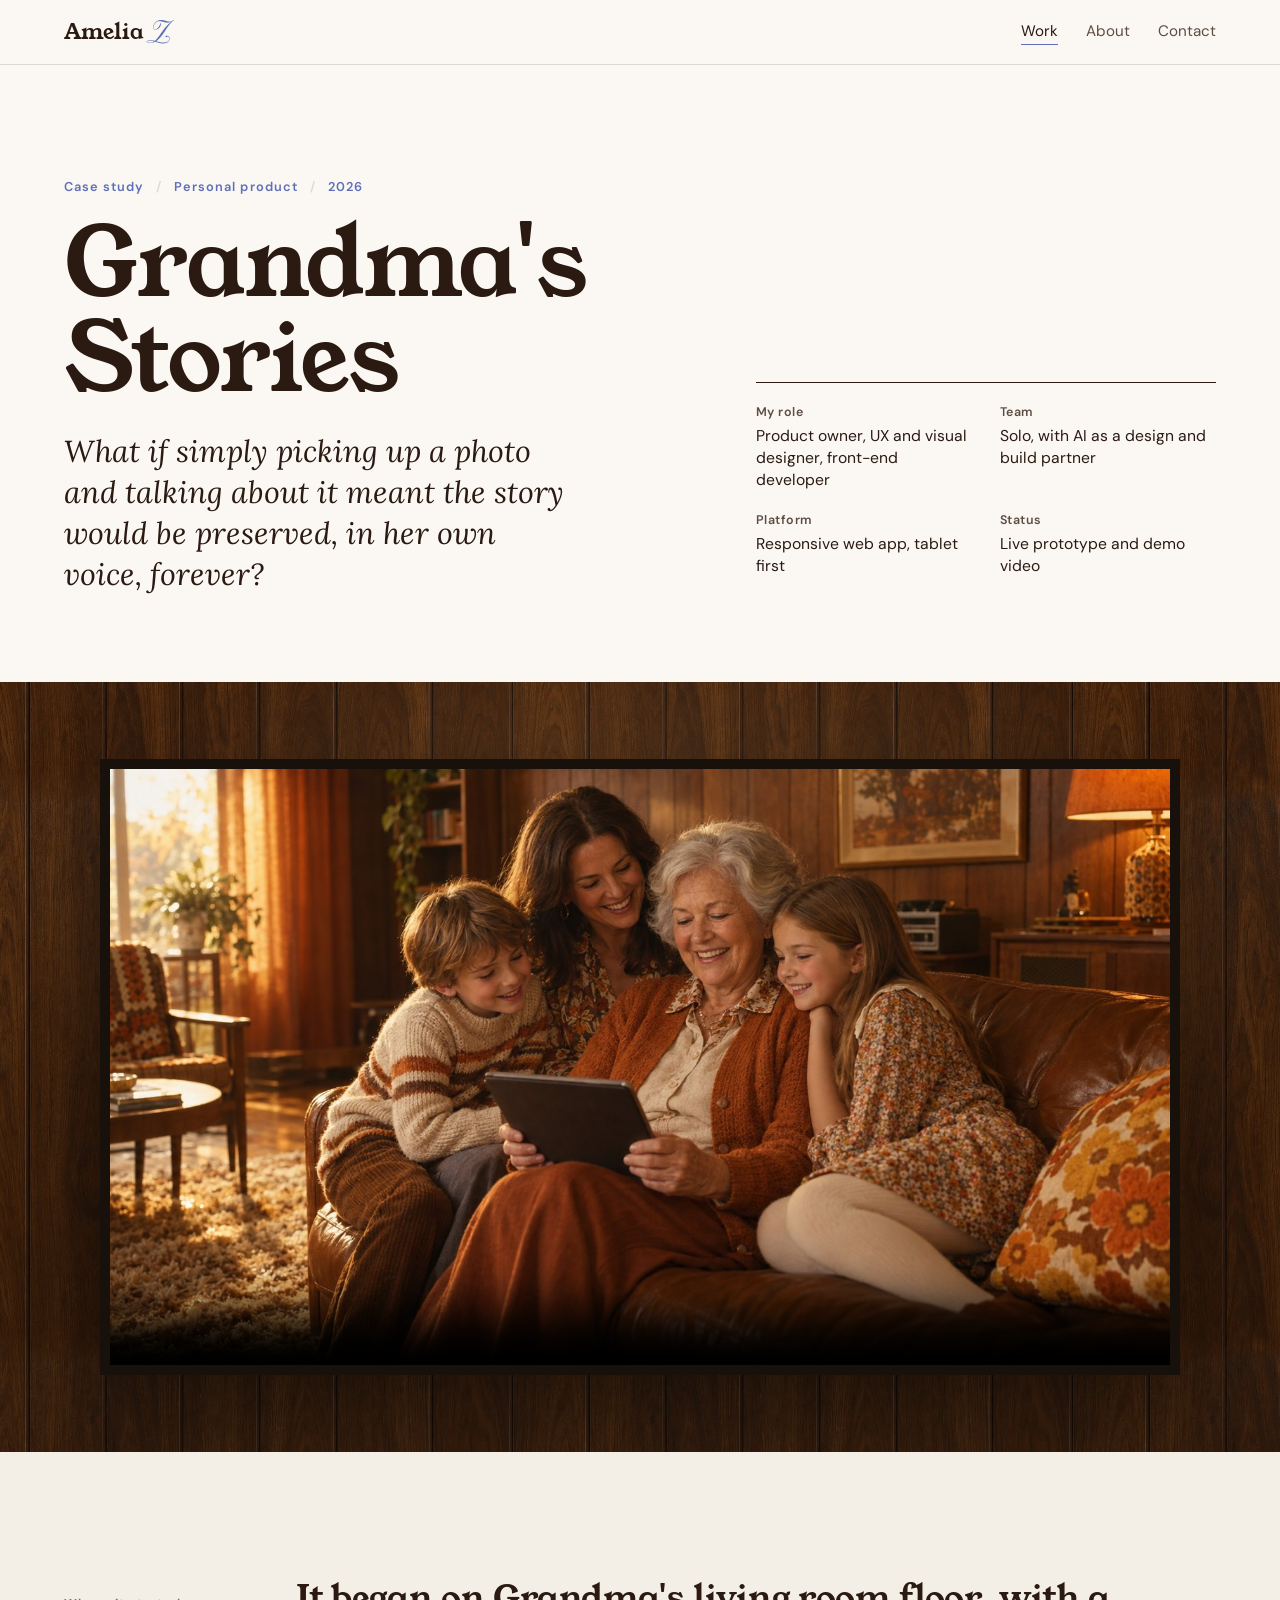
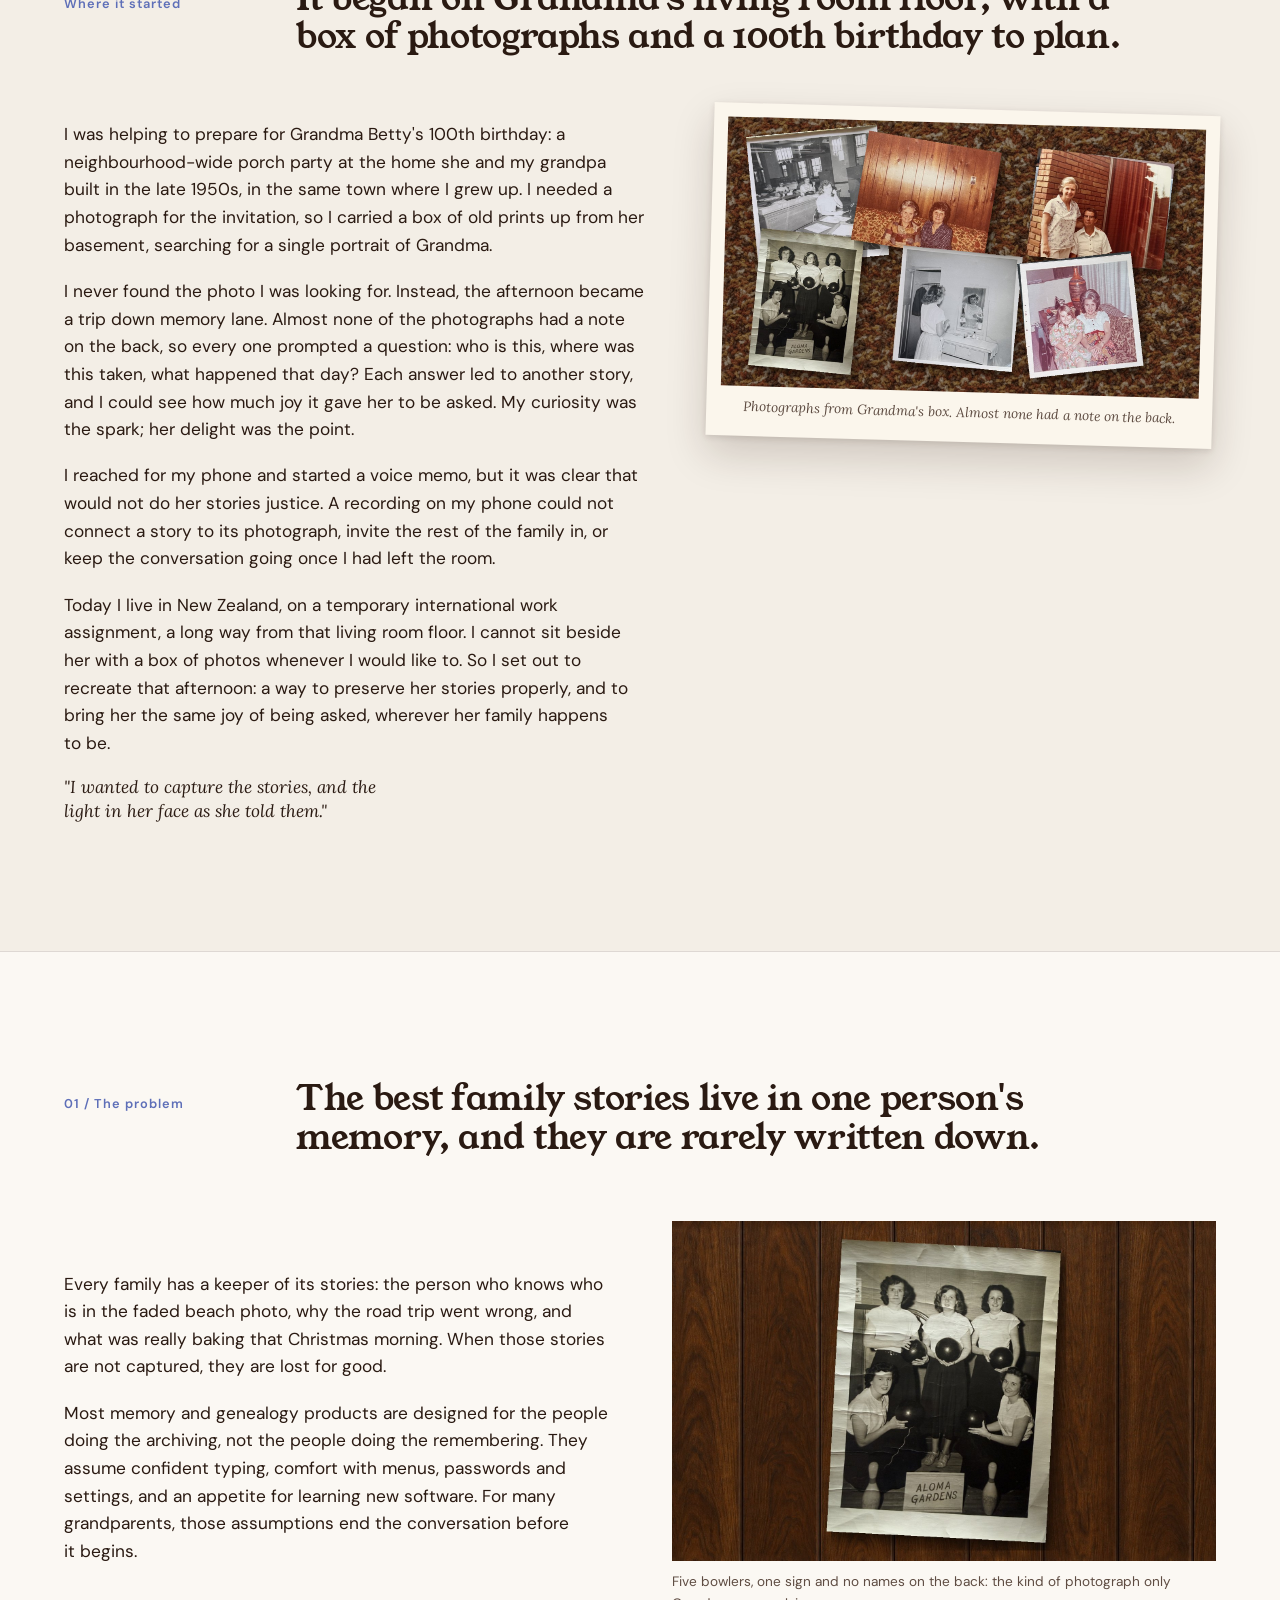
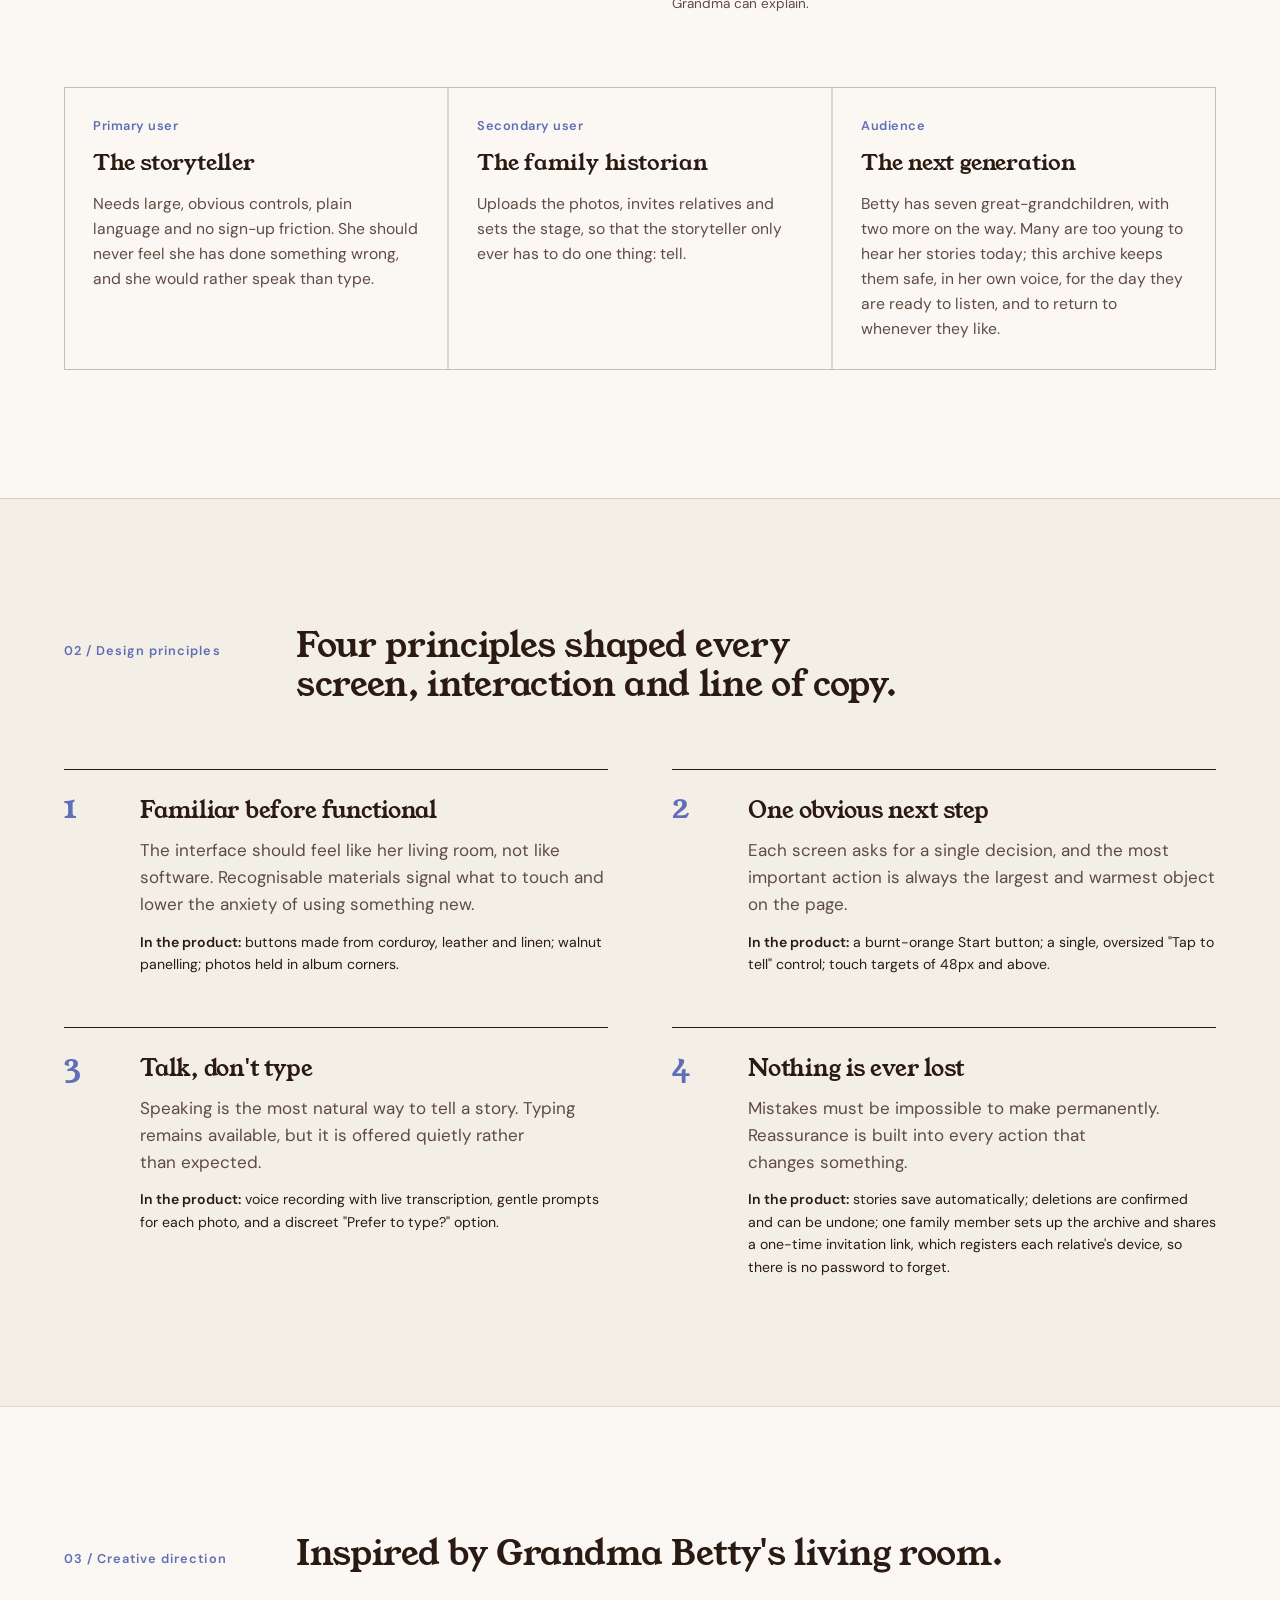
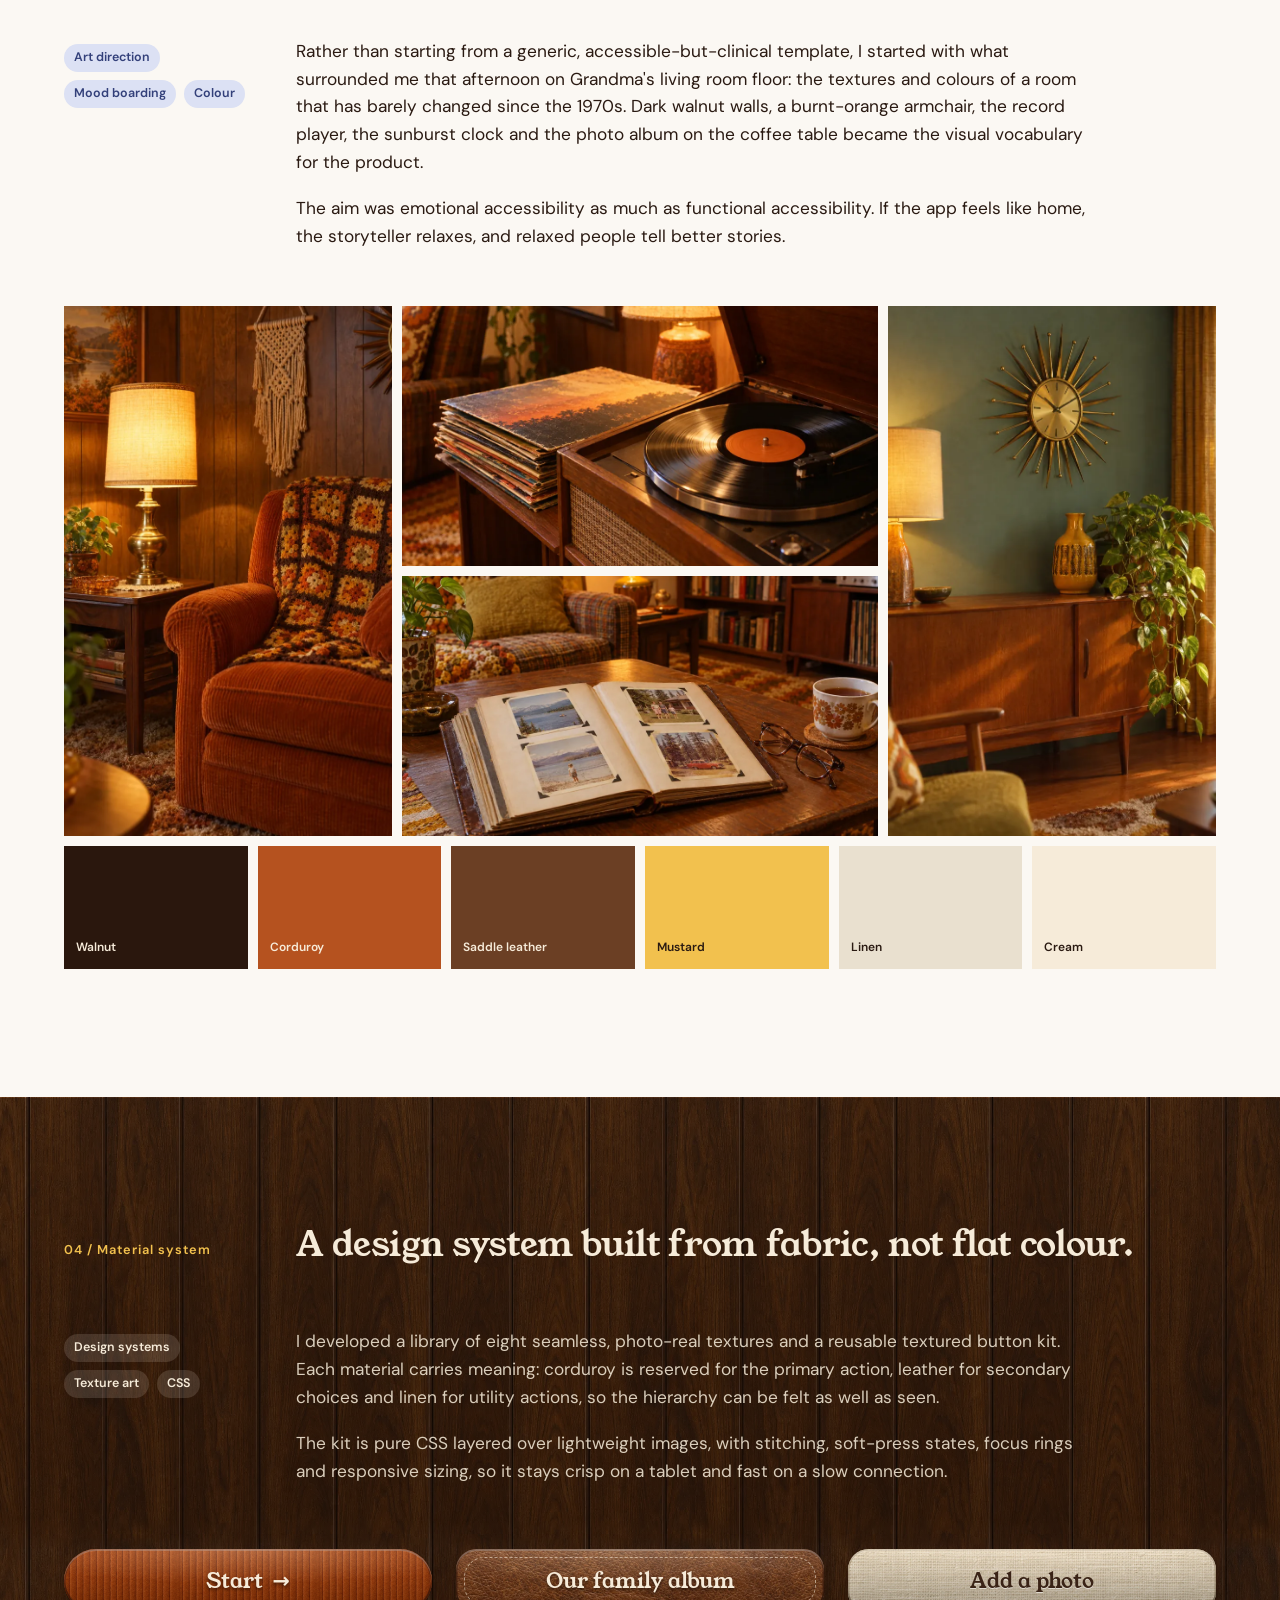
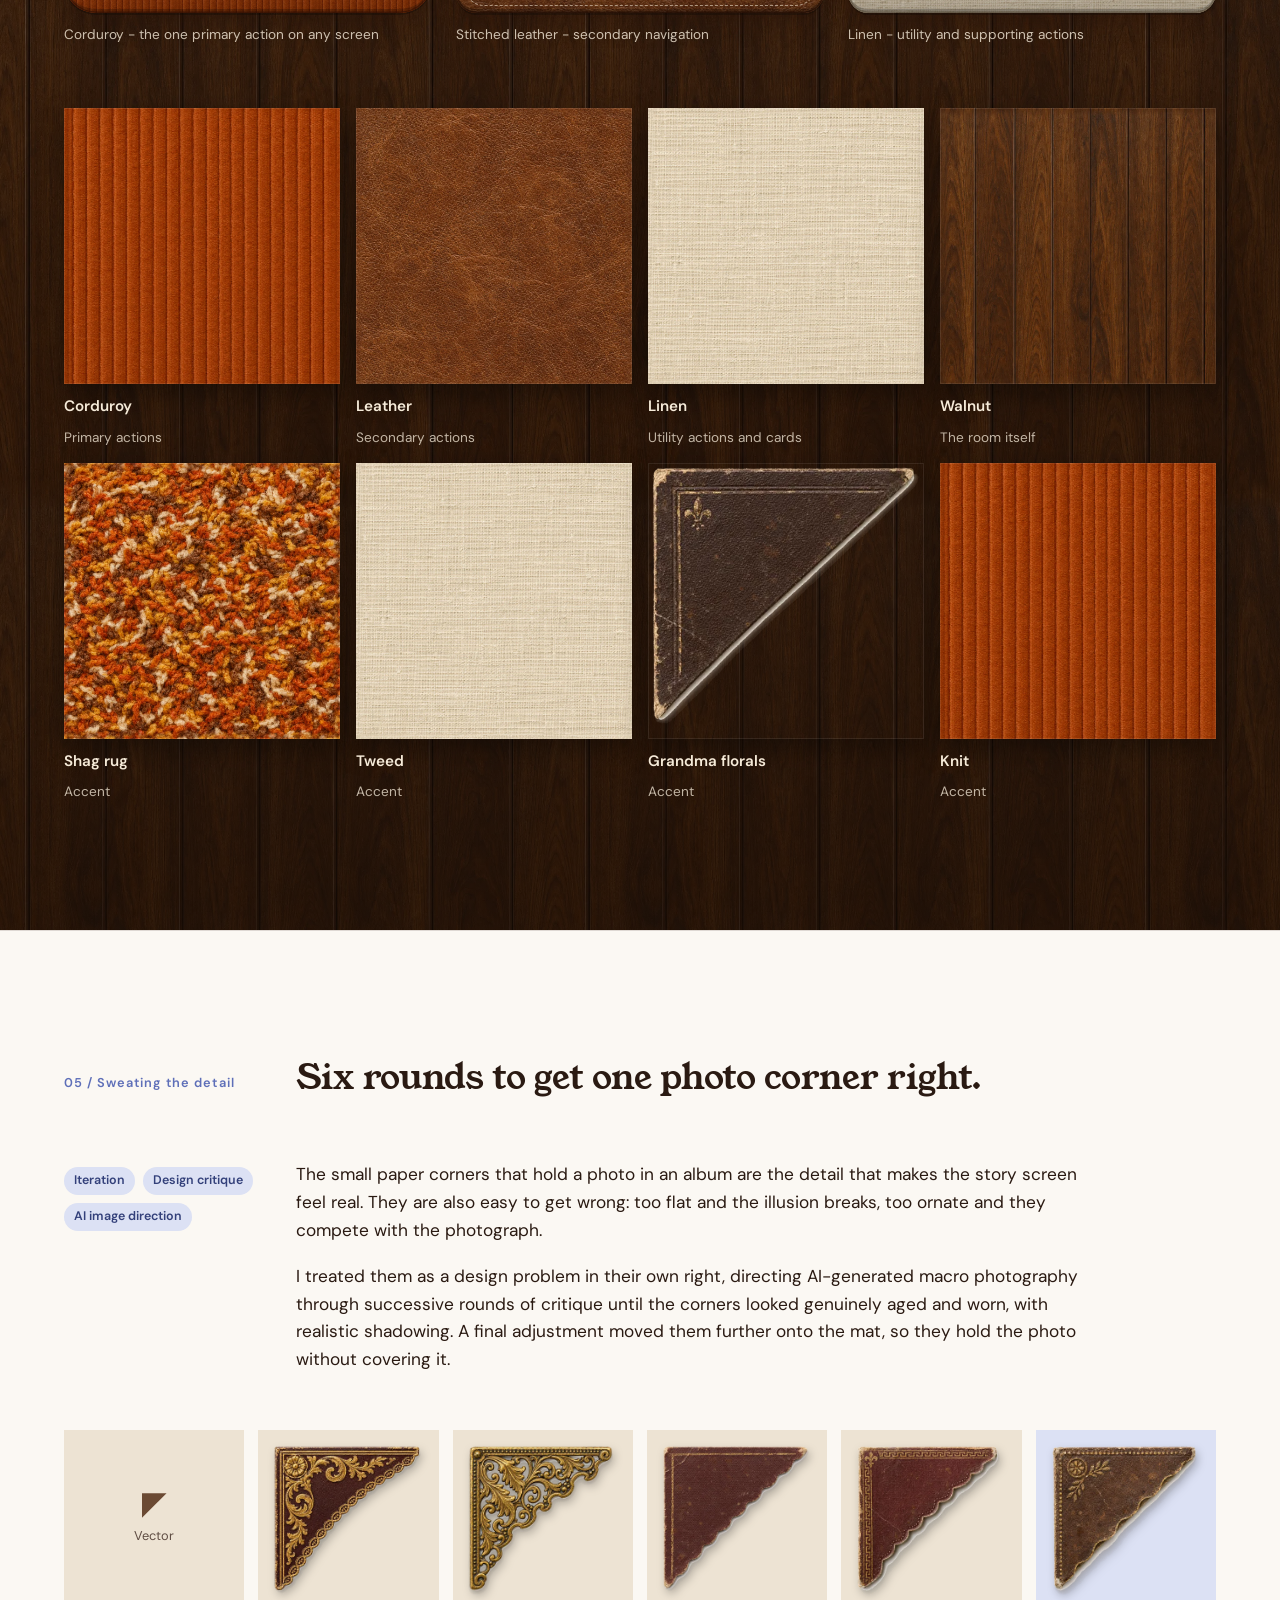
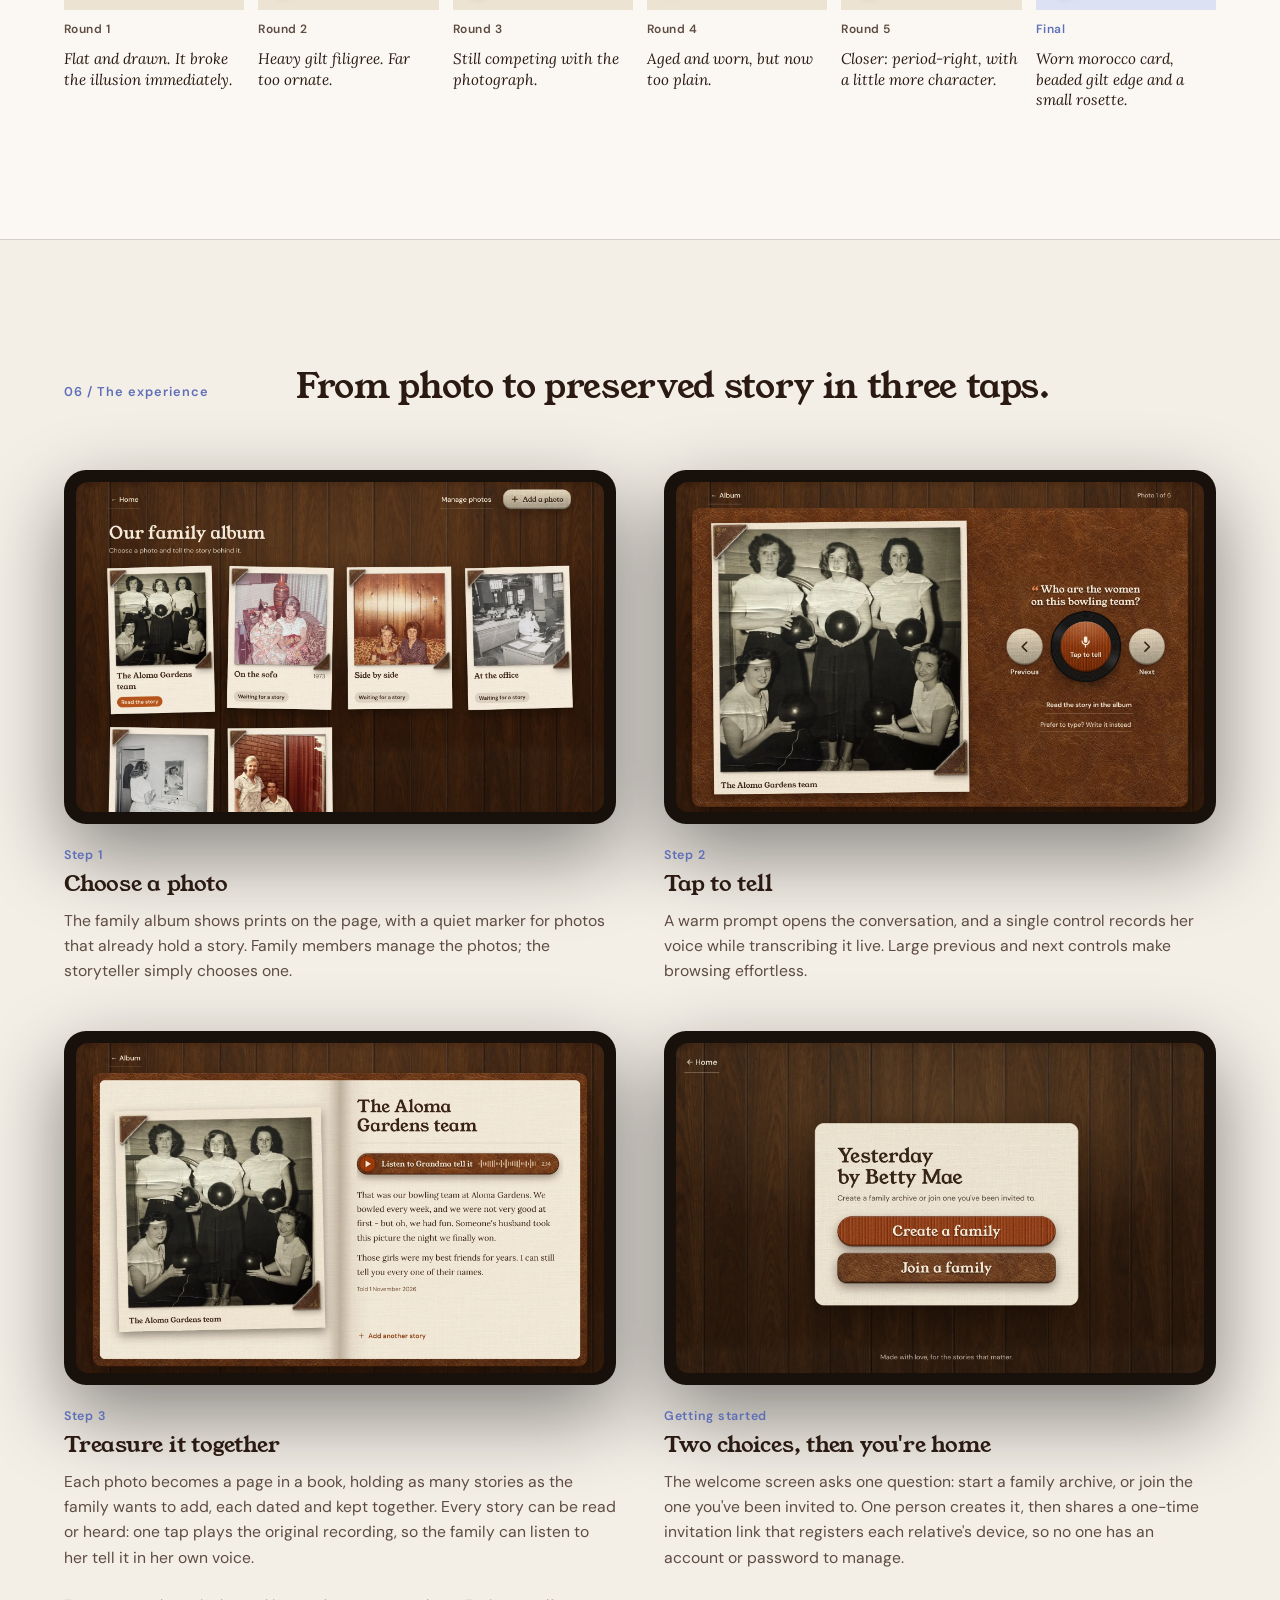
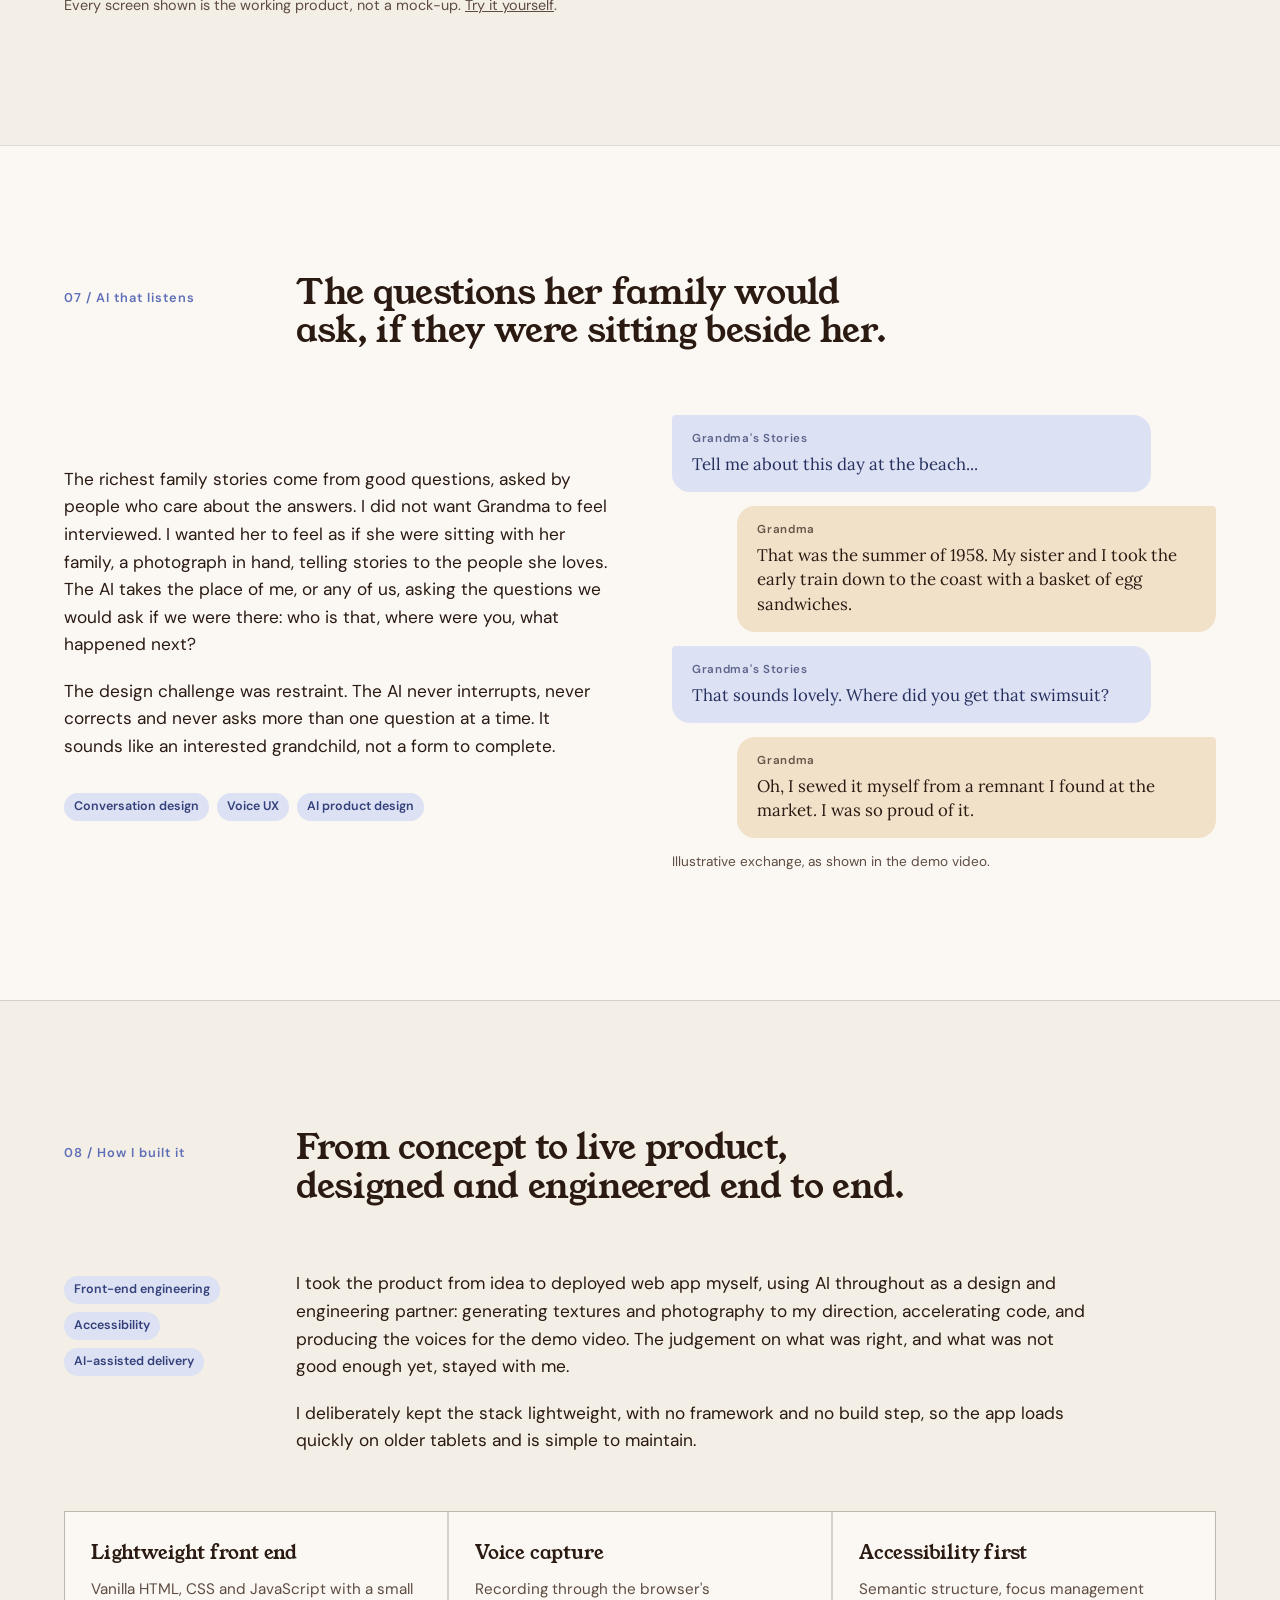
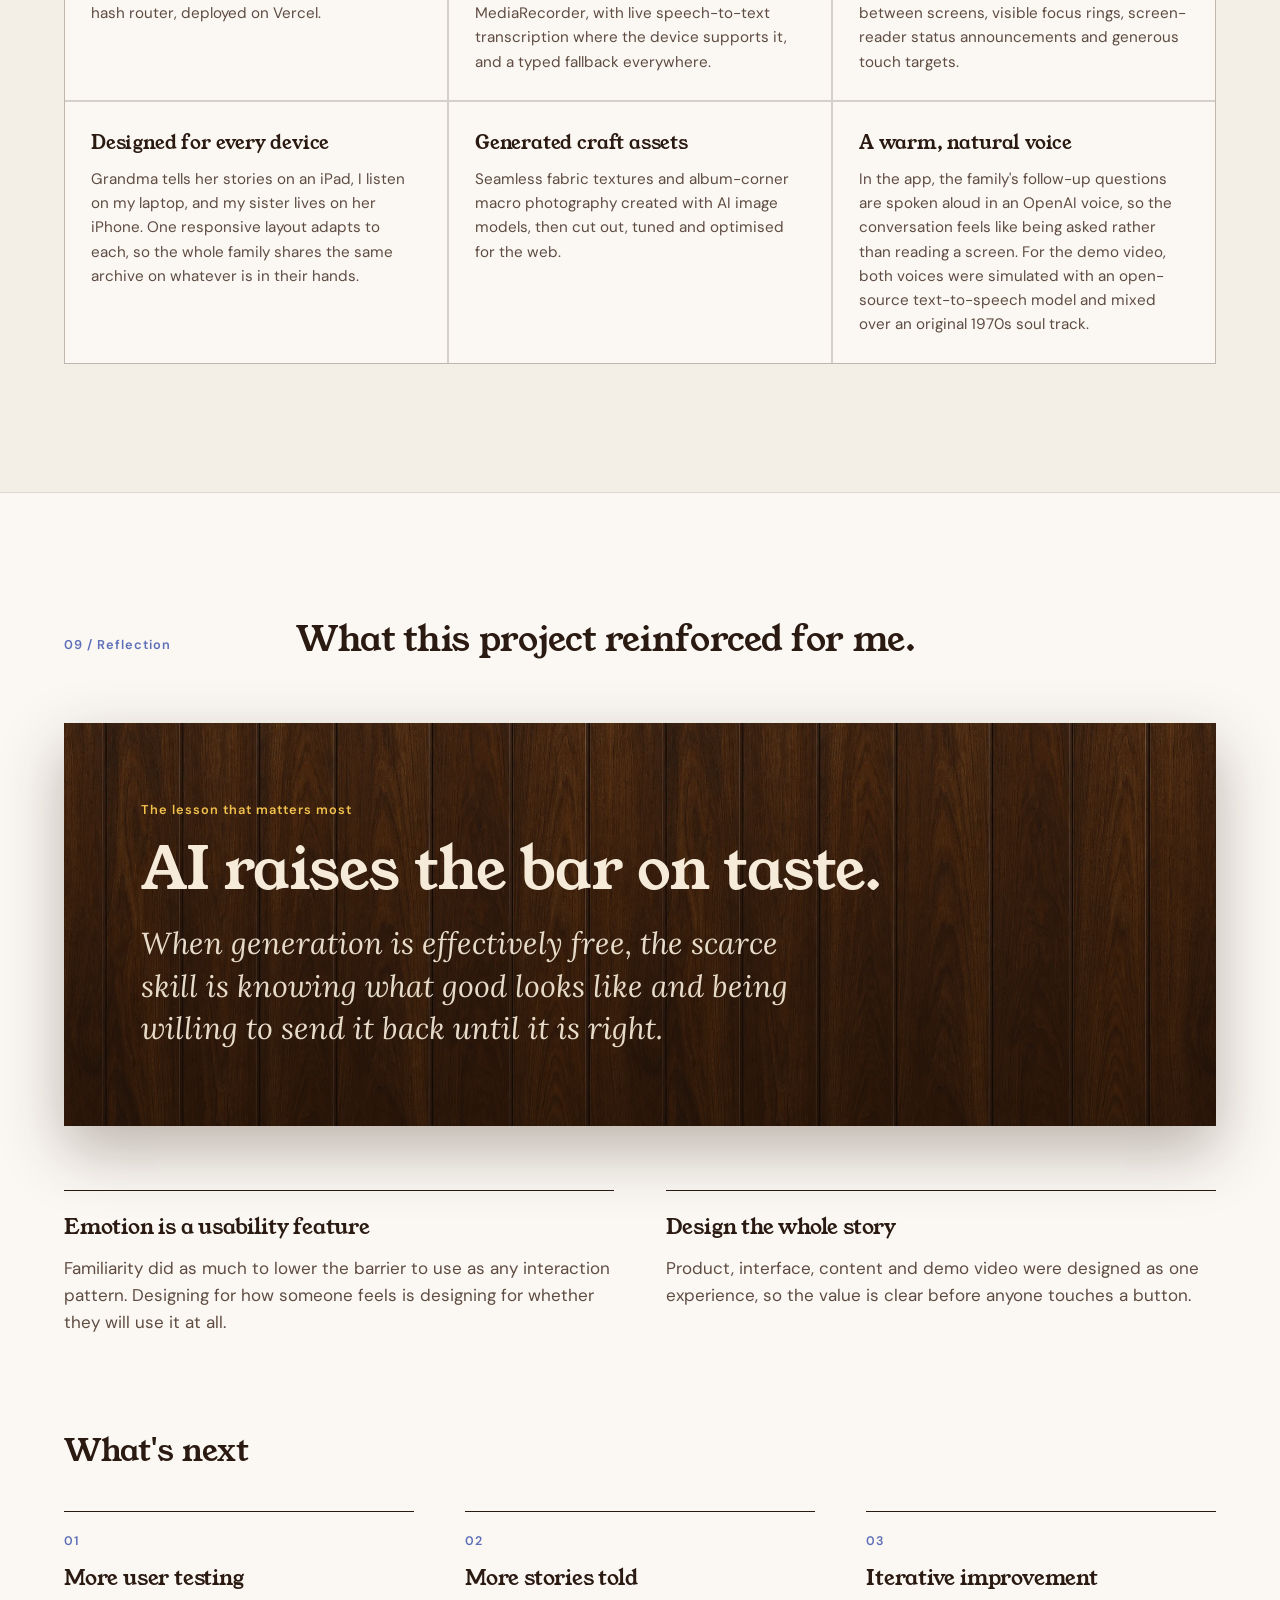
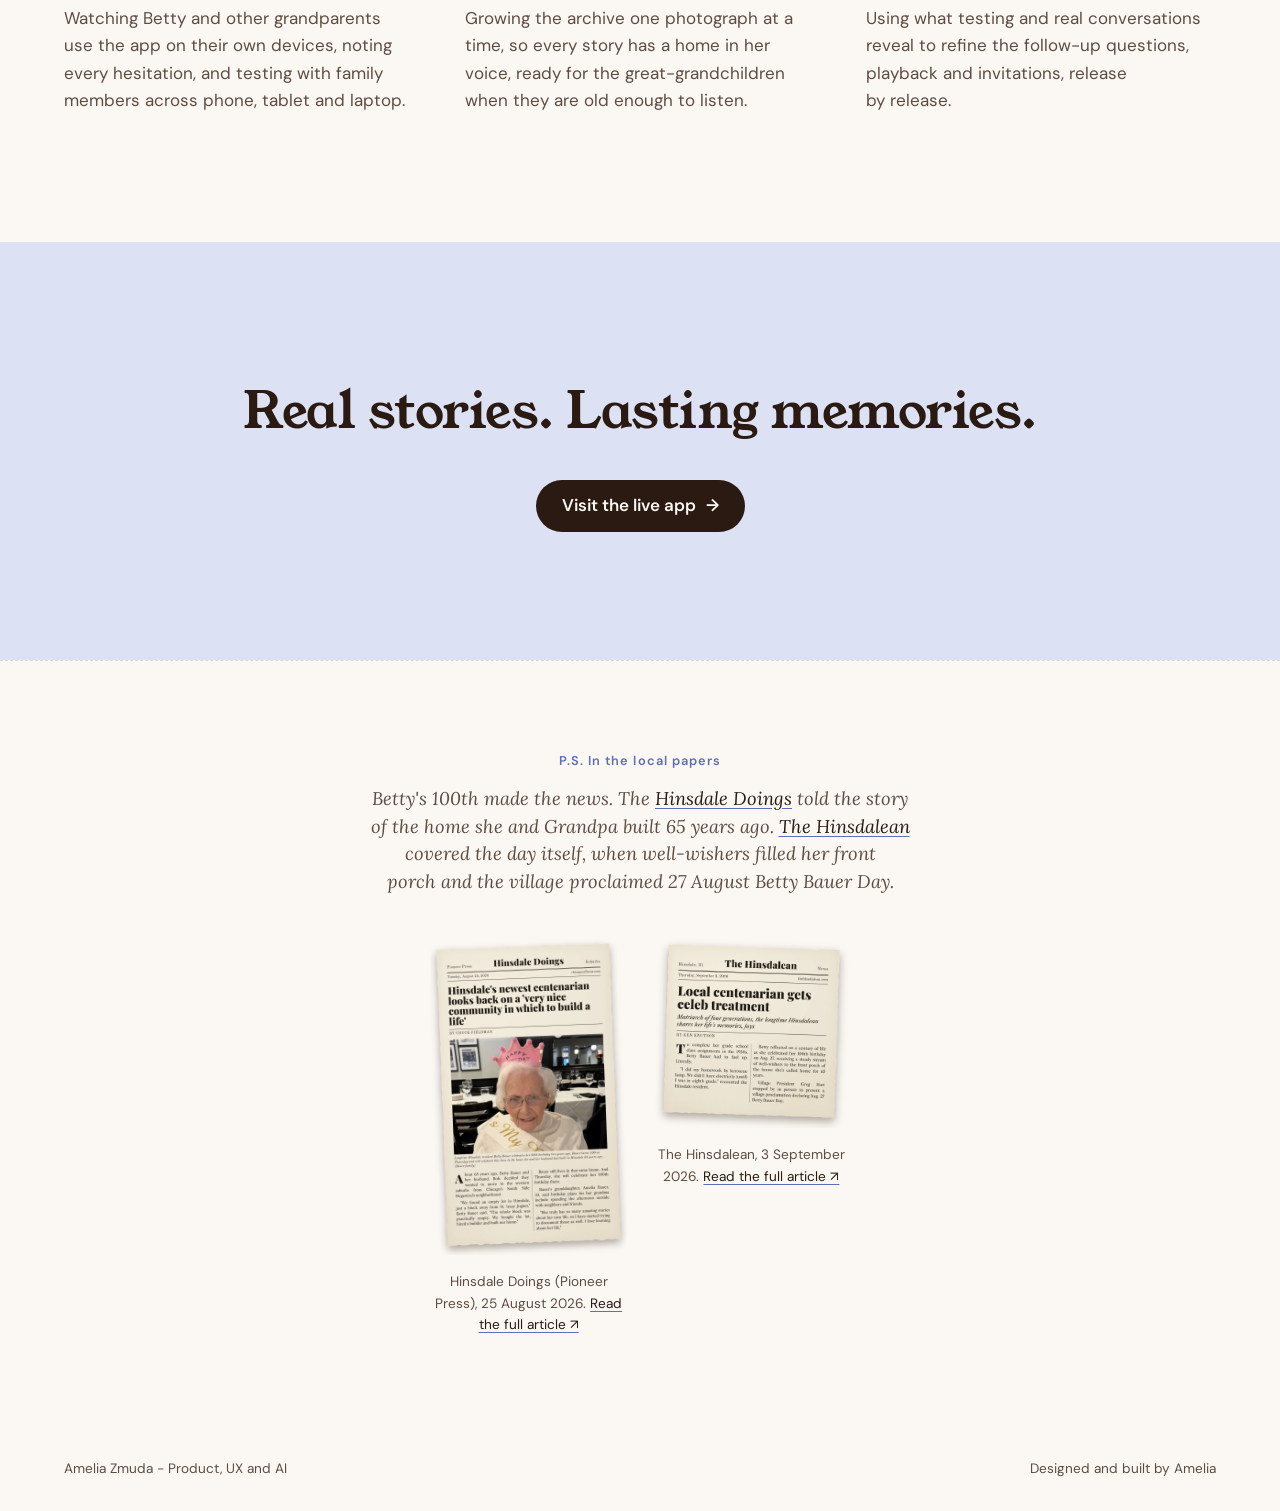
==== commit eff0fec5: "Fix texture asset paths in Grandma case study" ====
--- a/grandmas-stories/index.html
+++ b/grandmas-stories/index.html
@@ -599,14 +599,14 @@
         <div><a class="tx-btn tx-linen tx-soft" href="#flow">Add a photo</a><p class="role">Linen - utility and supporting actions</p></div>
       </div>
       <div class="swatches">
-        <div class="swatch"><div class="tex" style="background-image:url(app//grandmas-stories/assets/corduroy.webp)"></div><b>Corduroy</b><span>Primary actions</span></div>
-        <div class="swatch"><div class="tex" style="background-image:url(app//grandmas-stories/assets/leather.webp)"></div><b>Leather</b><span>Secondary actions</span></div>
-        <div class="swatch"><div class="tex" style="background-image:url(app//grandmas-stories/assets/linen.webp)"></div><b>Linen</b><span>Utility actions and cards</span></div>
-        <div class="swatch"><div class="tex" style="background-image:url(app//grandmas-stories/assets/walnut.webp)"></div><b>Walnut</b><span>The room itself</span></div>
-        <div class="swatch"><div class="tex" style="background-image:url(app//grandmas-stories/assets/shag.webp)"></div><b>Shag rug</b><span>Accent</span></div>
-        <div class="swatch"><div class="tex" style="background-image:url(app//grandmas-stories/assets/linen.webp)"></div><b>Tweed</b><span>Accent</span></div>
-        <div class="swatch"><div class="tex" style="background-image:url(app//grandmas-stories/assets/aged-fleur.webp)"></div><b>Grandma florals</b><span>Accent</span></div>
-        <div class="swatch"><div class="tex" style="background-image:url(app//grandmas-stories/assets/corduroy.webp)"></div><b>Knit</b><span>Accent</span></div>
+        <div class="swatch"><div class="tex" style="background-image:url(/grandmas-stories/assets/corduroy.webp)"></div><b>Corduroy</b><span>Primary actions</span></div>
+        <div class="swatch"><div class="tex" style="background-image:url(/grandmas-stories/assets/leather.webp)"></div><b>Leather</b><span>Secondary actions</span></div>
+        <div class="swatch"><div class="tex" style="background-image:url(/grandmas-stories/assets/linen.webp)"></div><b>Linen</b><span>Utility actions and cards</span></div>
+        <div class="swatch"><div class="tex" style="background-image:url(/grandmas-stories/assets/walnut.webp)"></div><b>Walnut</b><span>The room itself</span></div>
+        <div class="swatch"><div class="tex" style="background-image:url(/grandmas-stories/assets/shag.webp)"></div><b>Shag rug</b><span>Accent</span></div>
+        <div class="swatch"><div class="tex" style="background-image:url(/grandmas-stories/assets/linen.webp)"></div><b>Tweed</b><span>Accent</span></div>
+        <div class="swatch"><div class="tex" style="background-image:url(/grandmas-stories/assets/aged-fleur.webp)"></div><b>Grandma florals</b><span>Accent</span></div>
+        <div class="swatch"><div class="tex" style="background-image:url(/grandmas-stories/assets/corduroy.webp)"></div><b>Knit</b><span>Accent</span></div>
       </div>
     </div>
   </section>
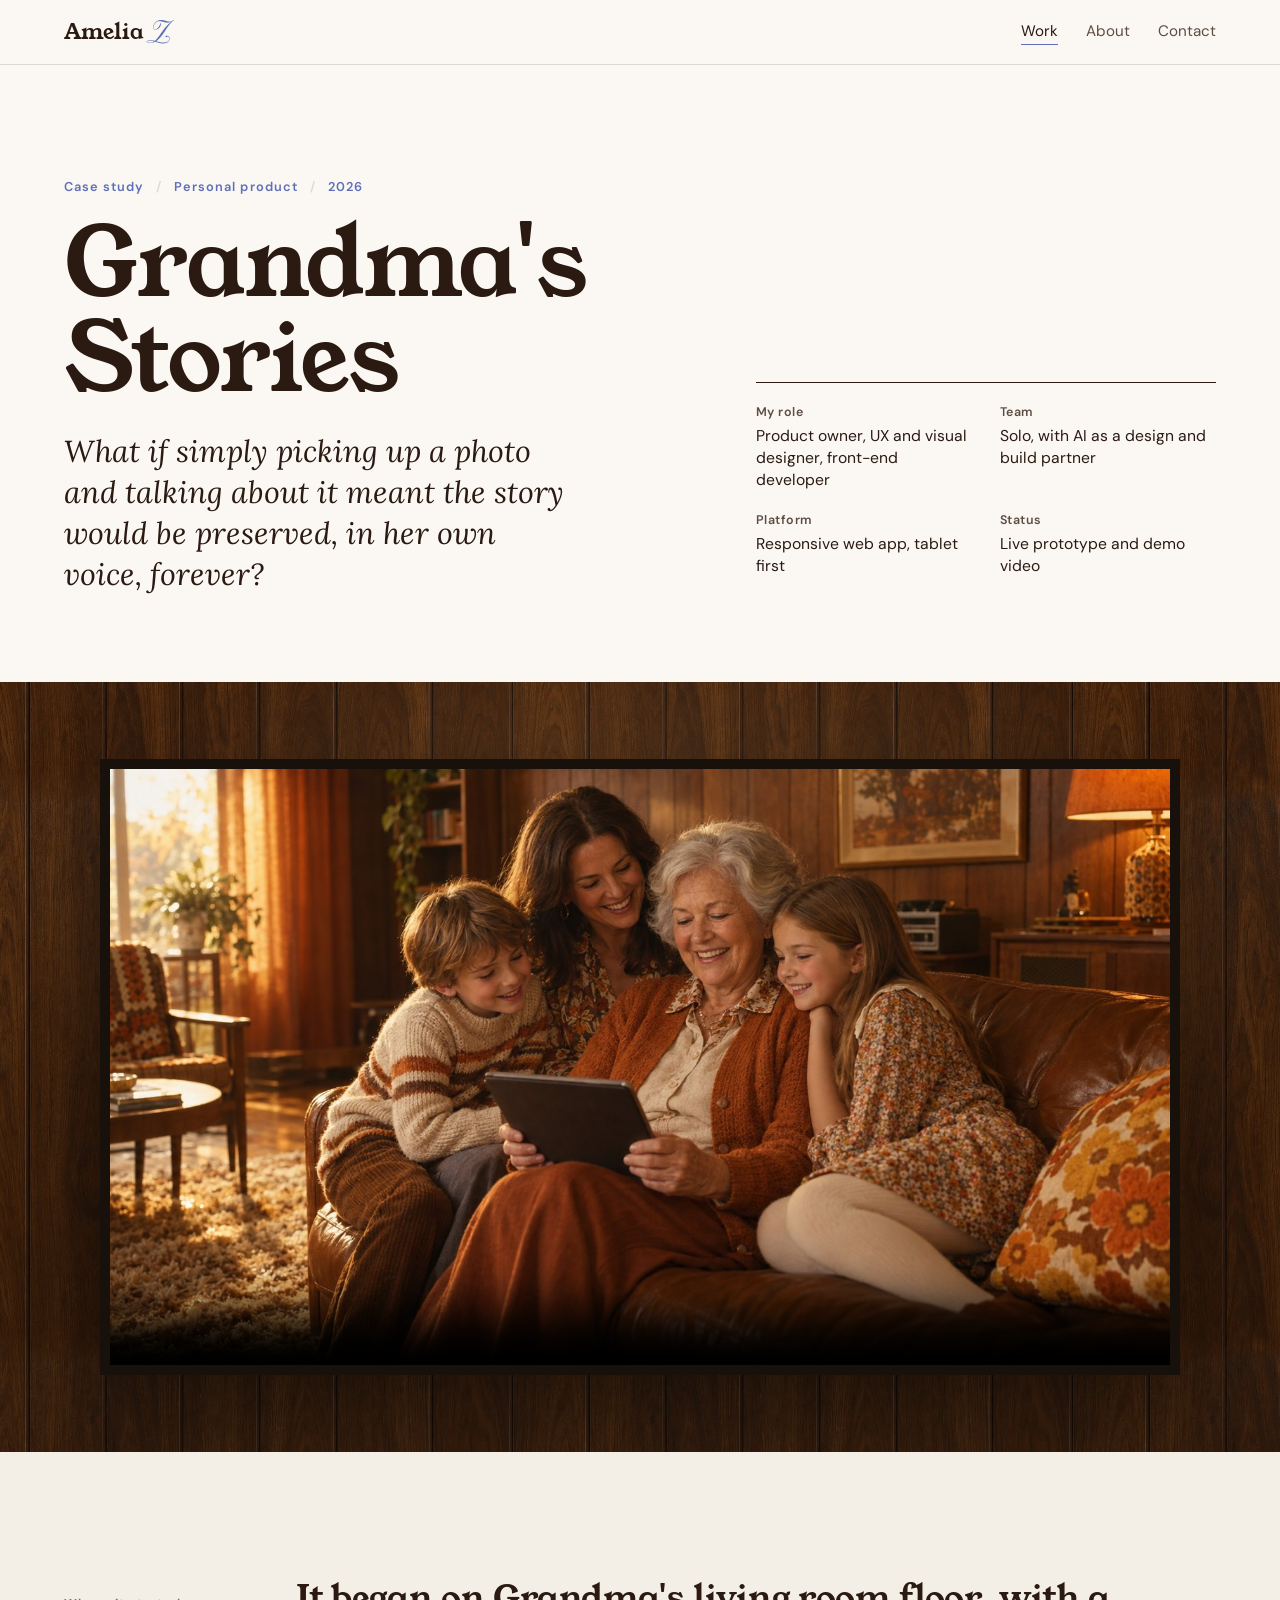
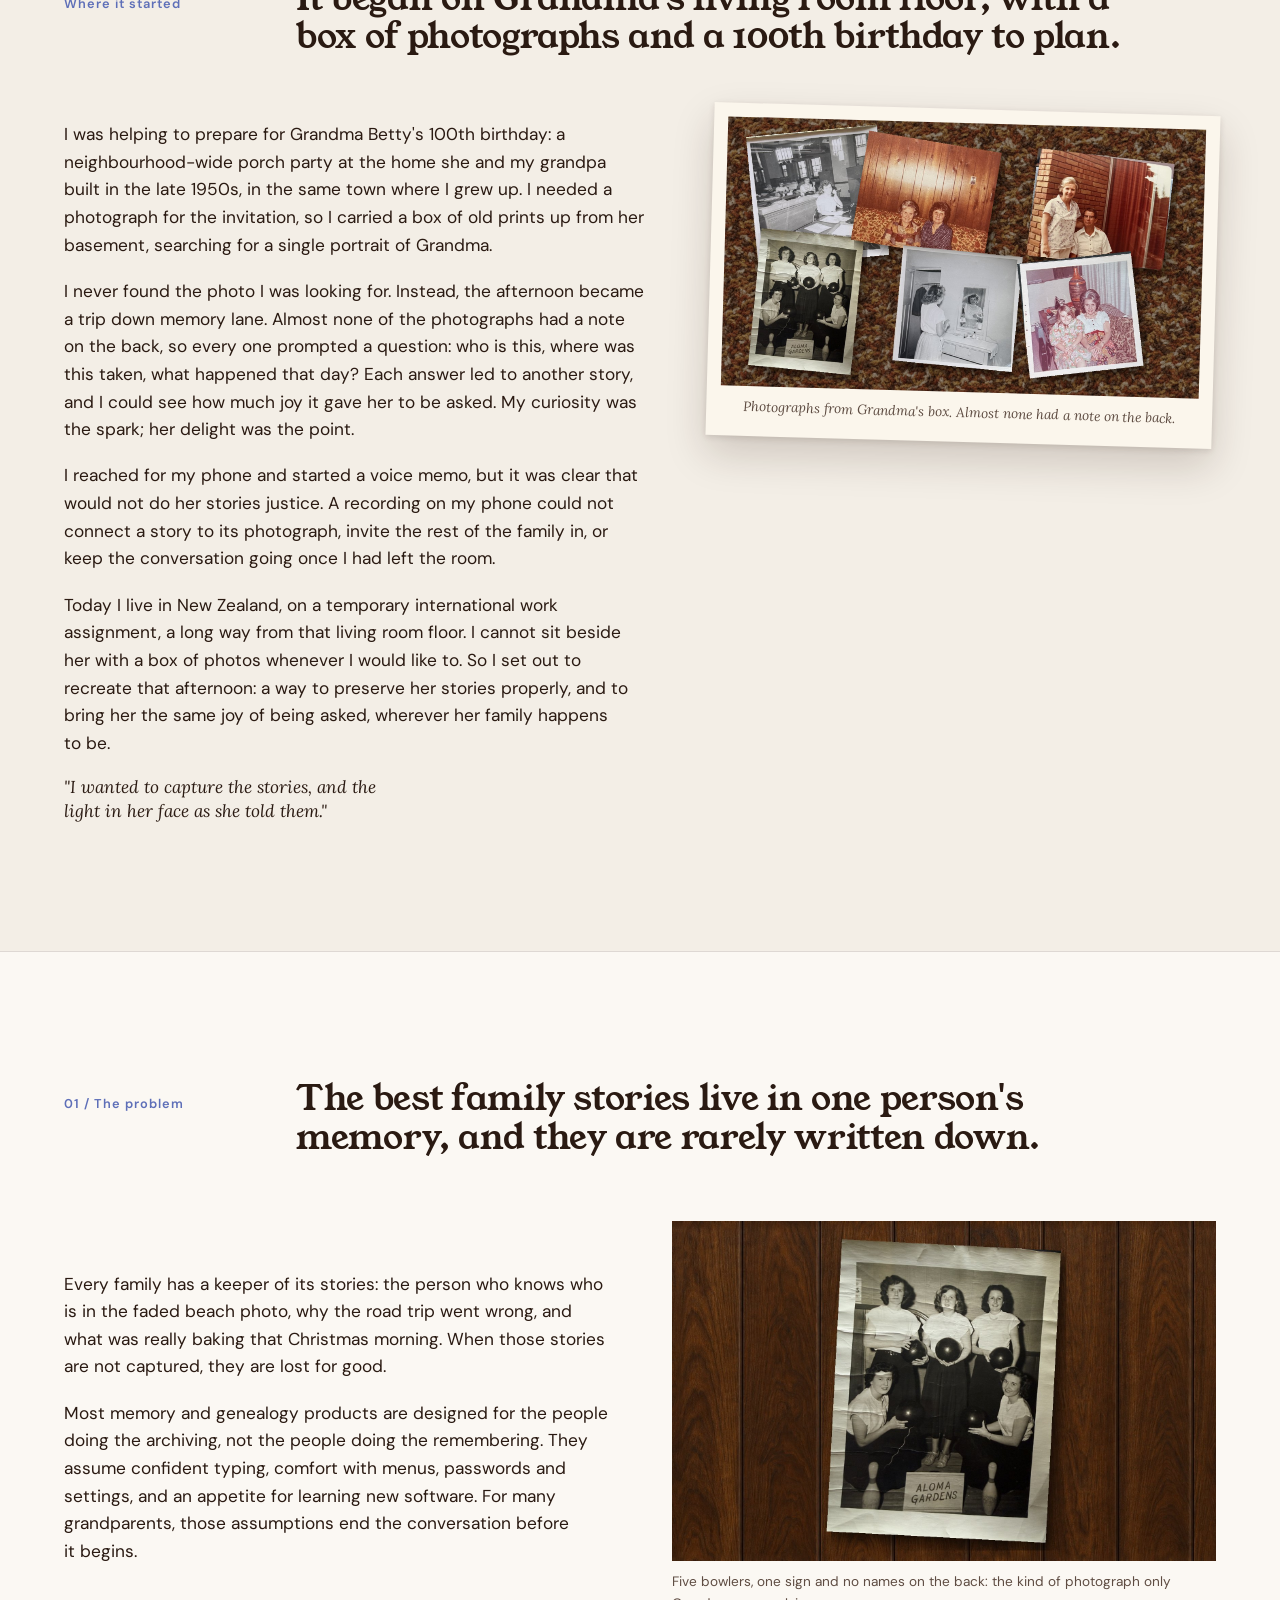
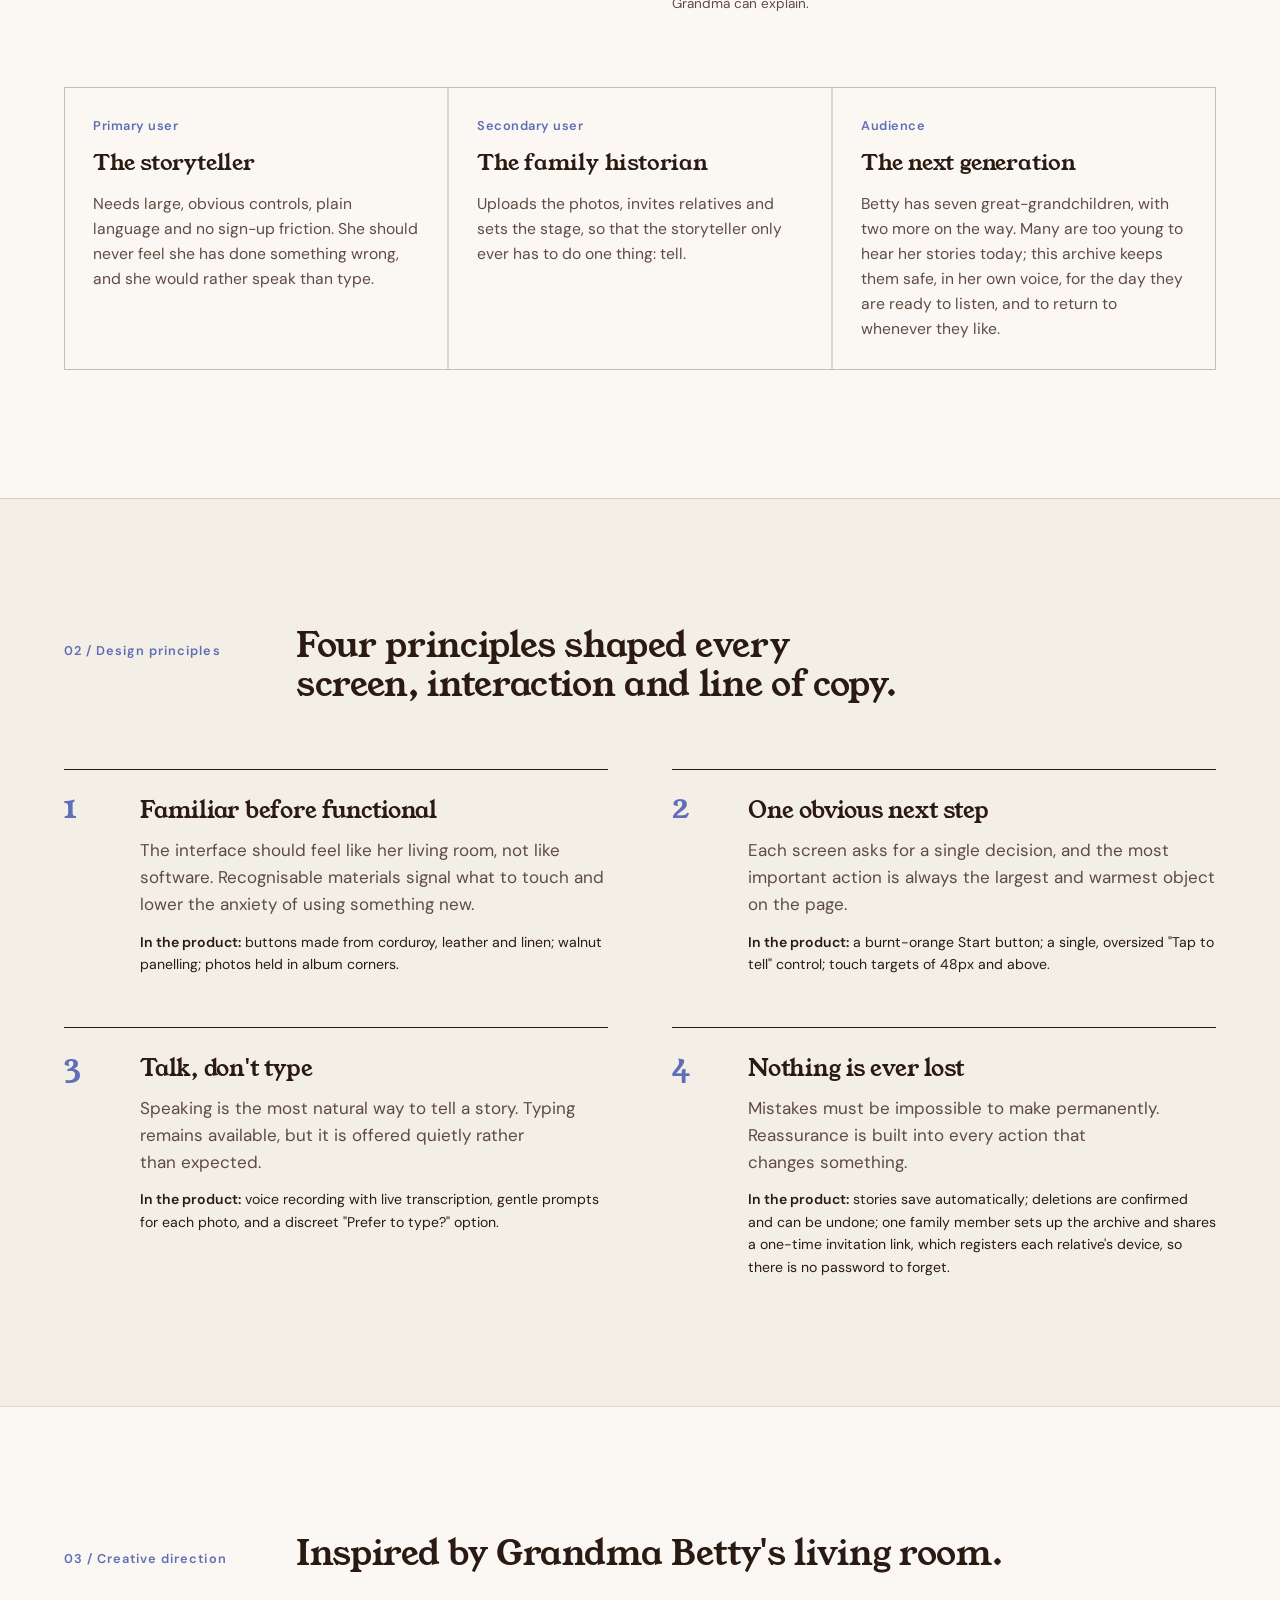
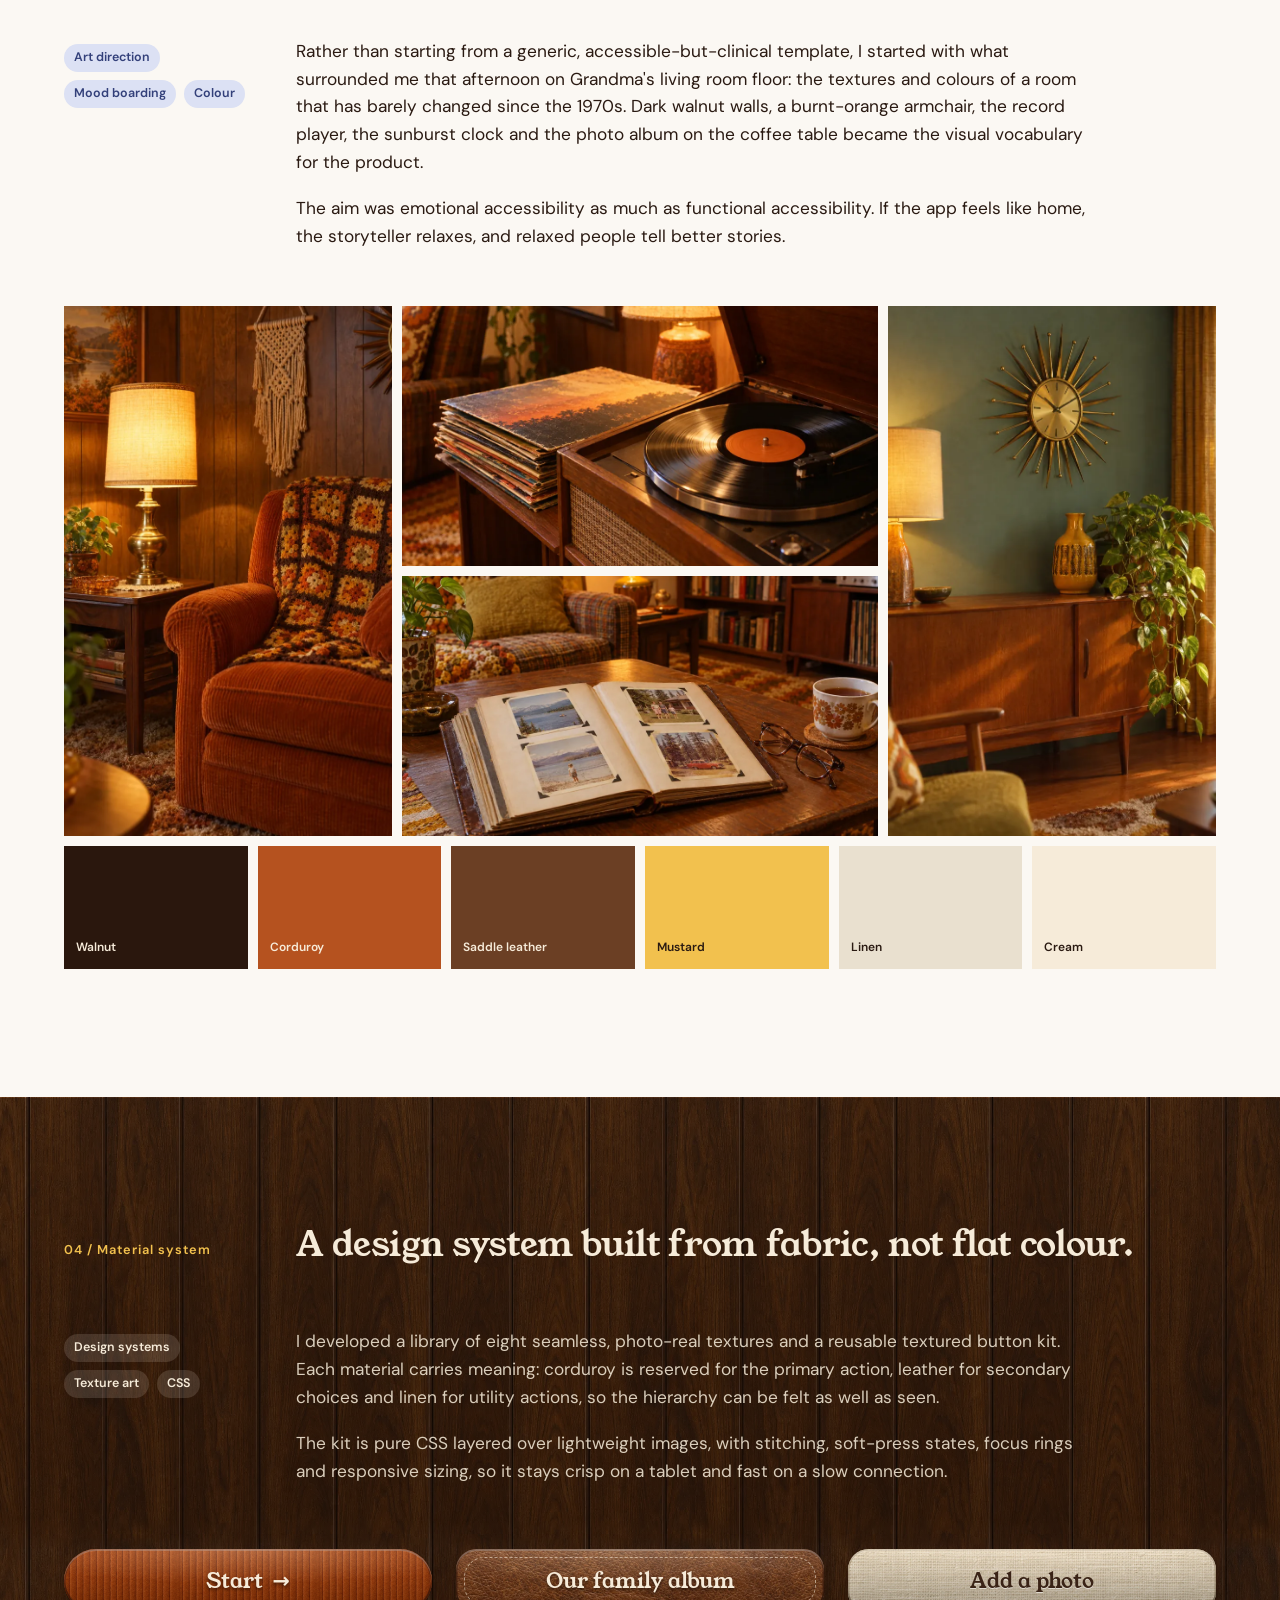
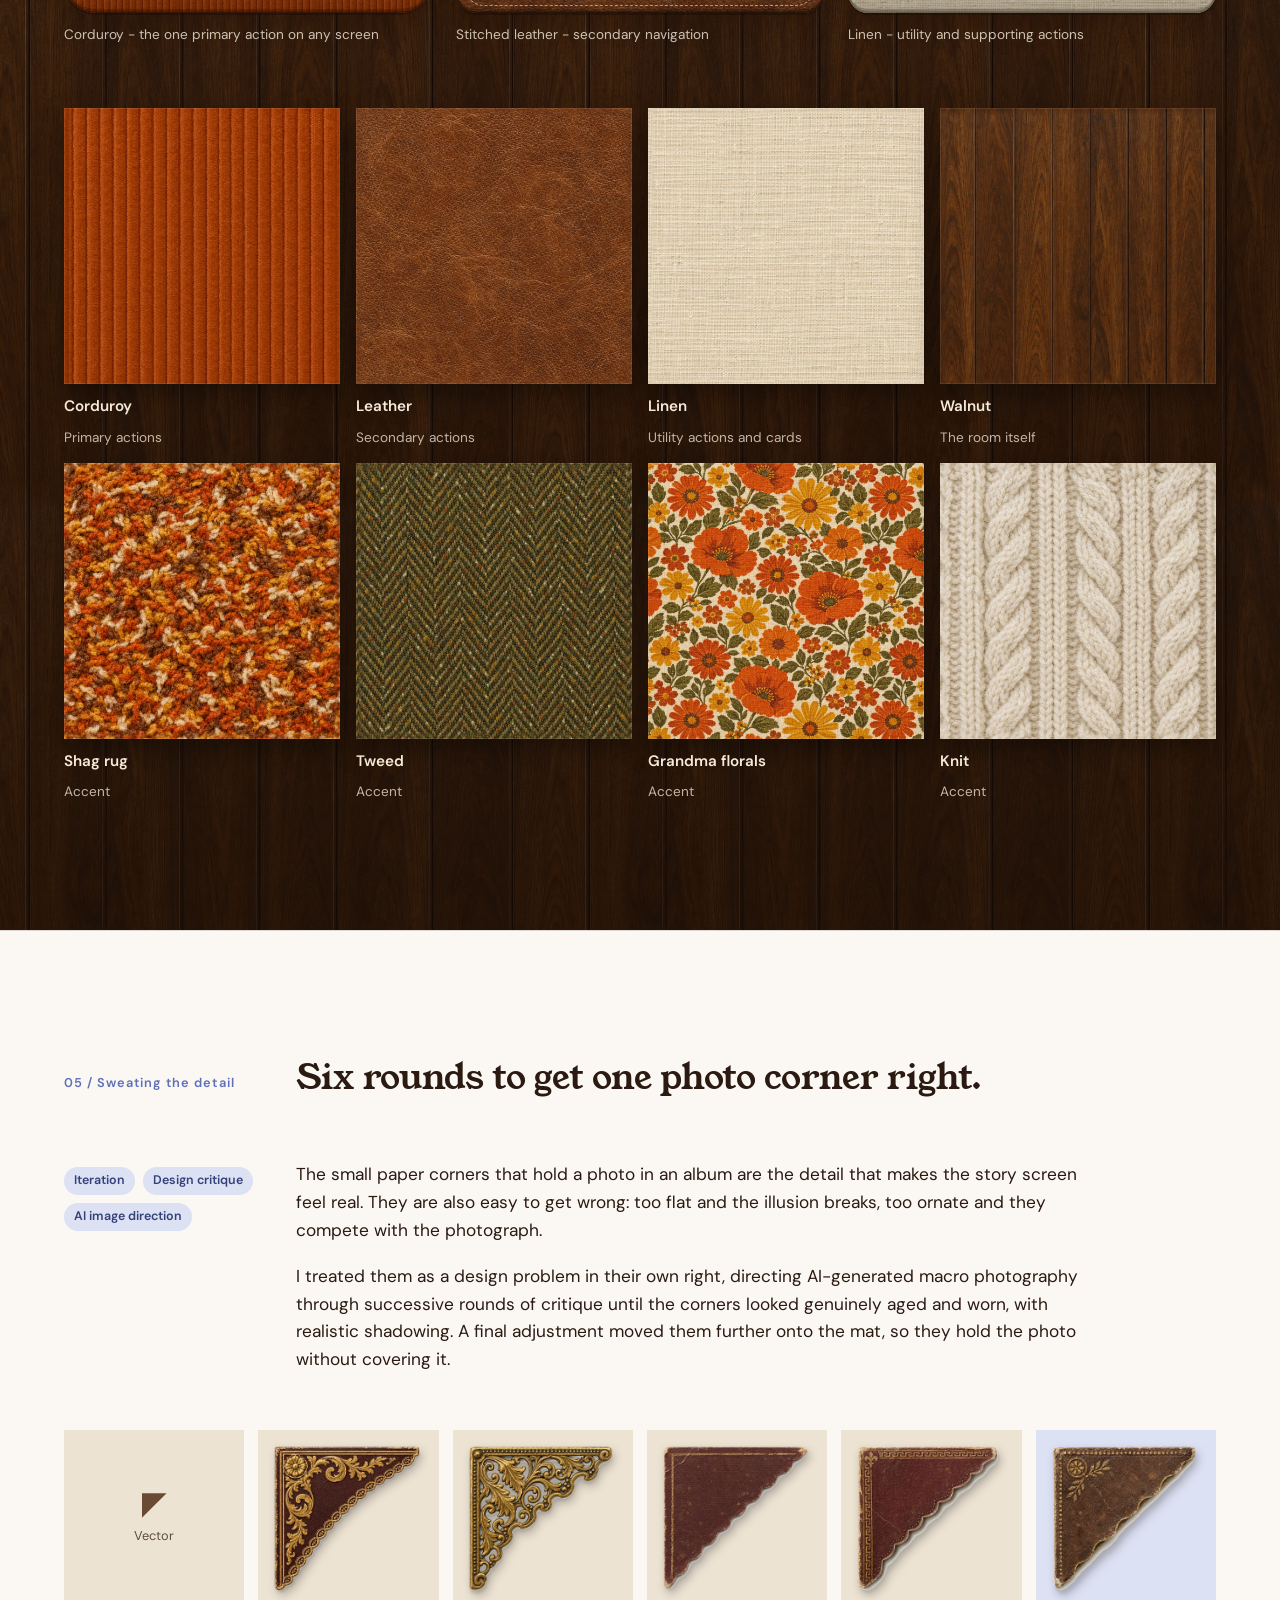
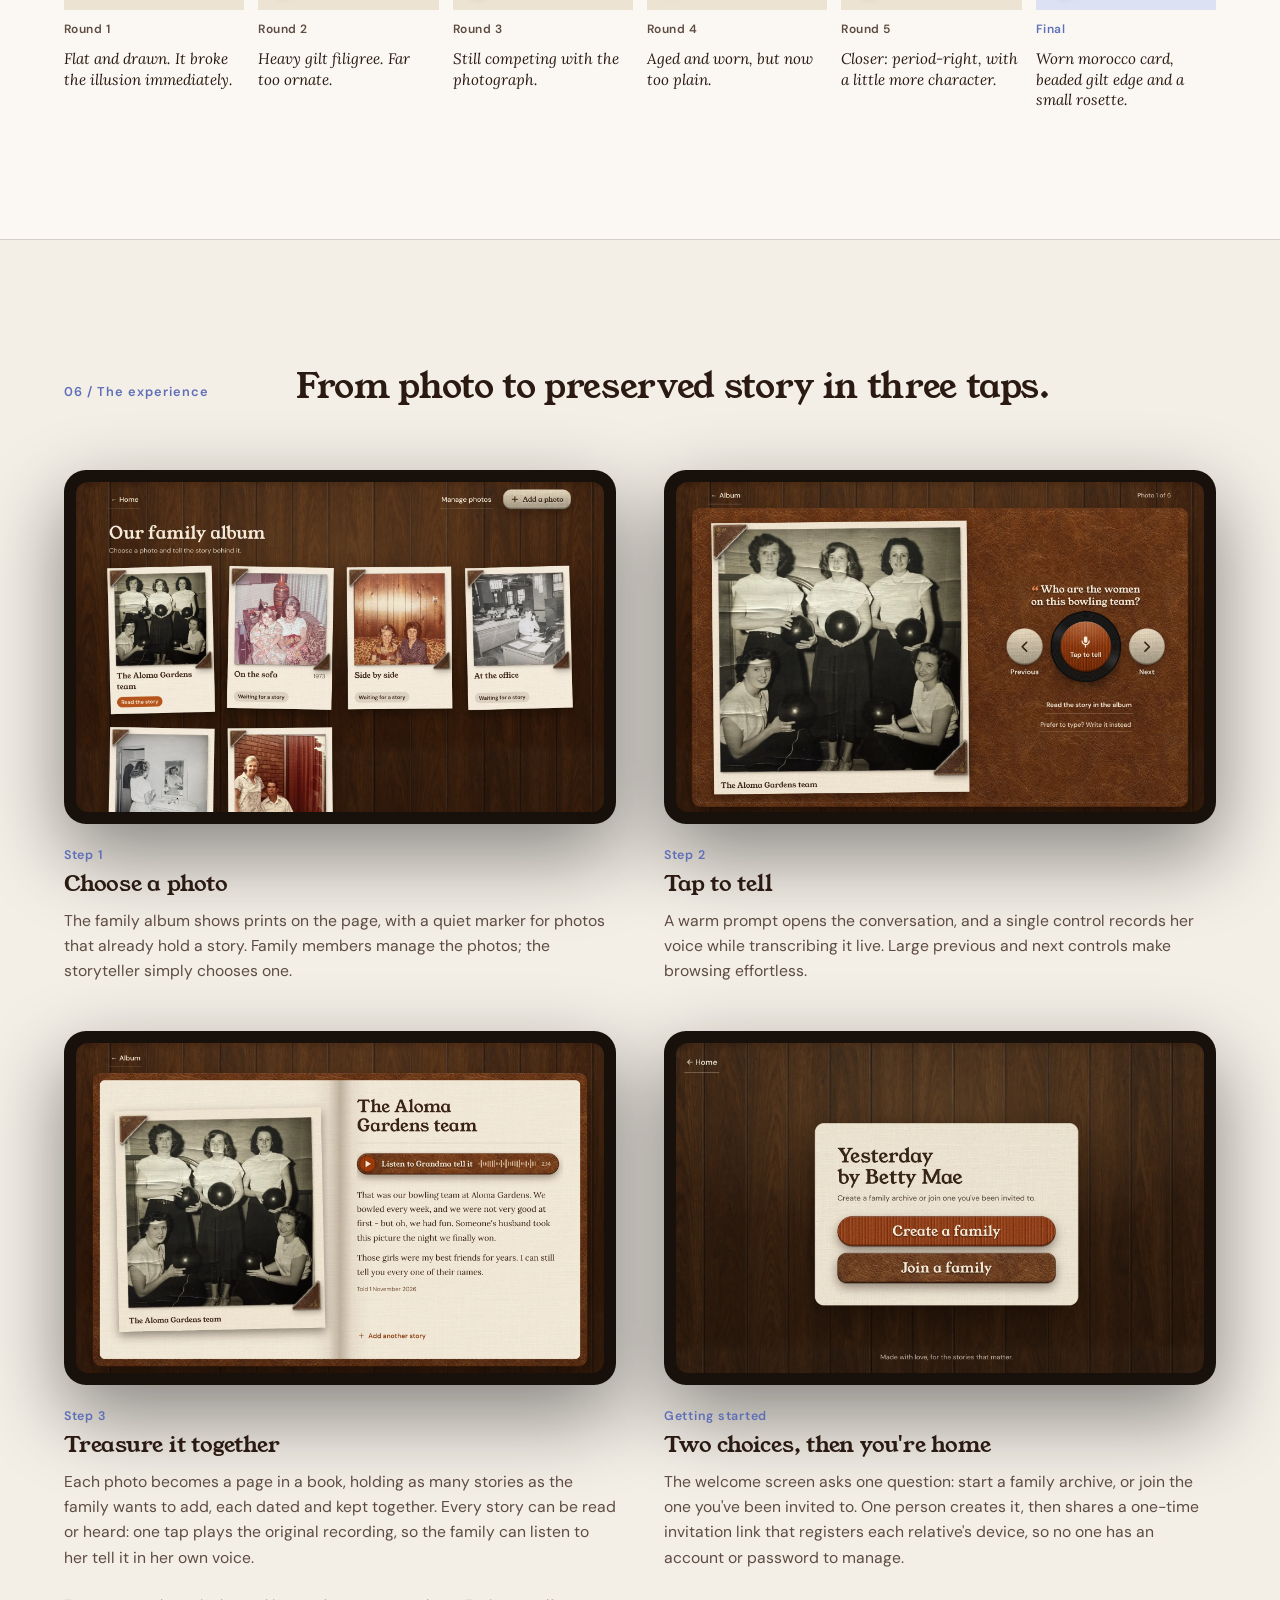
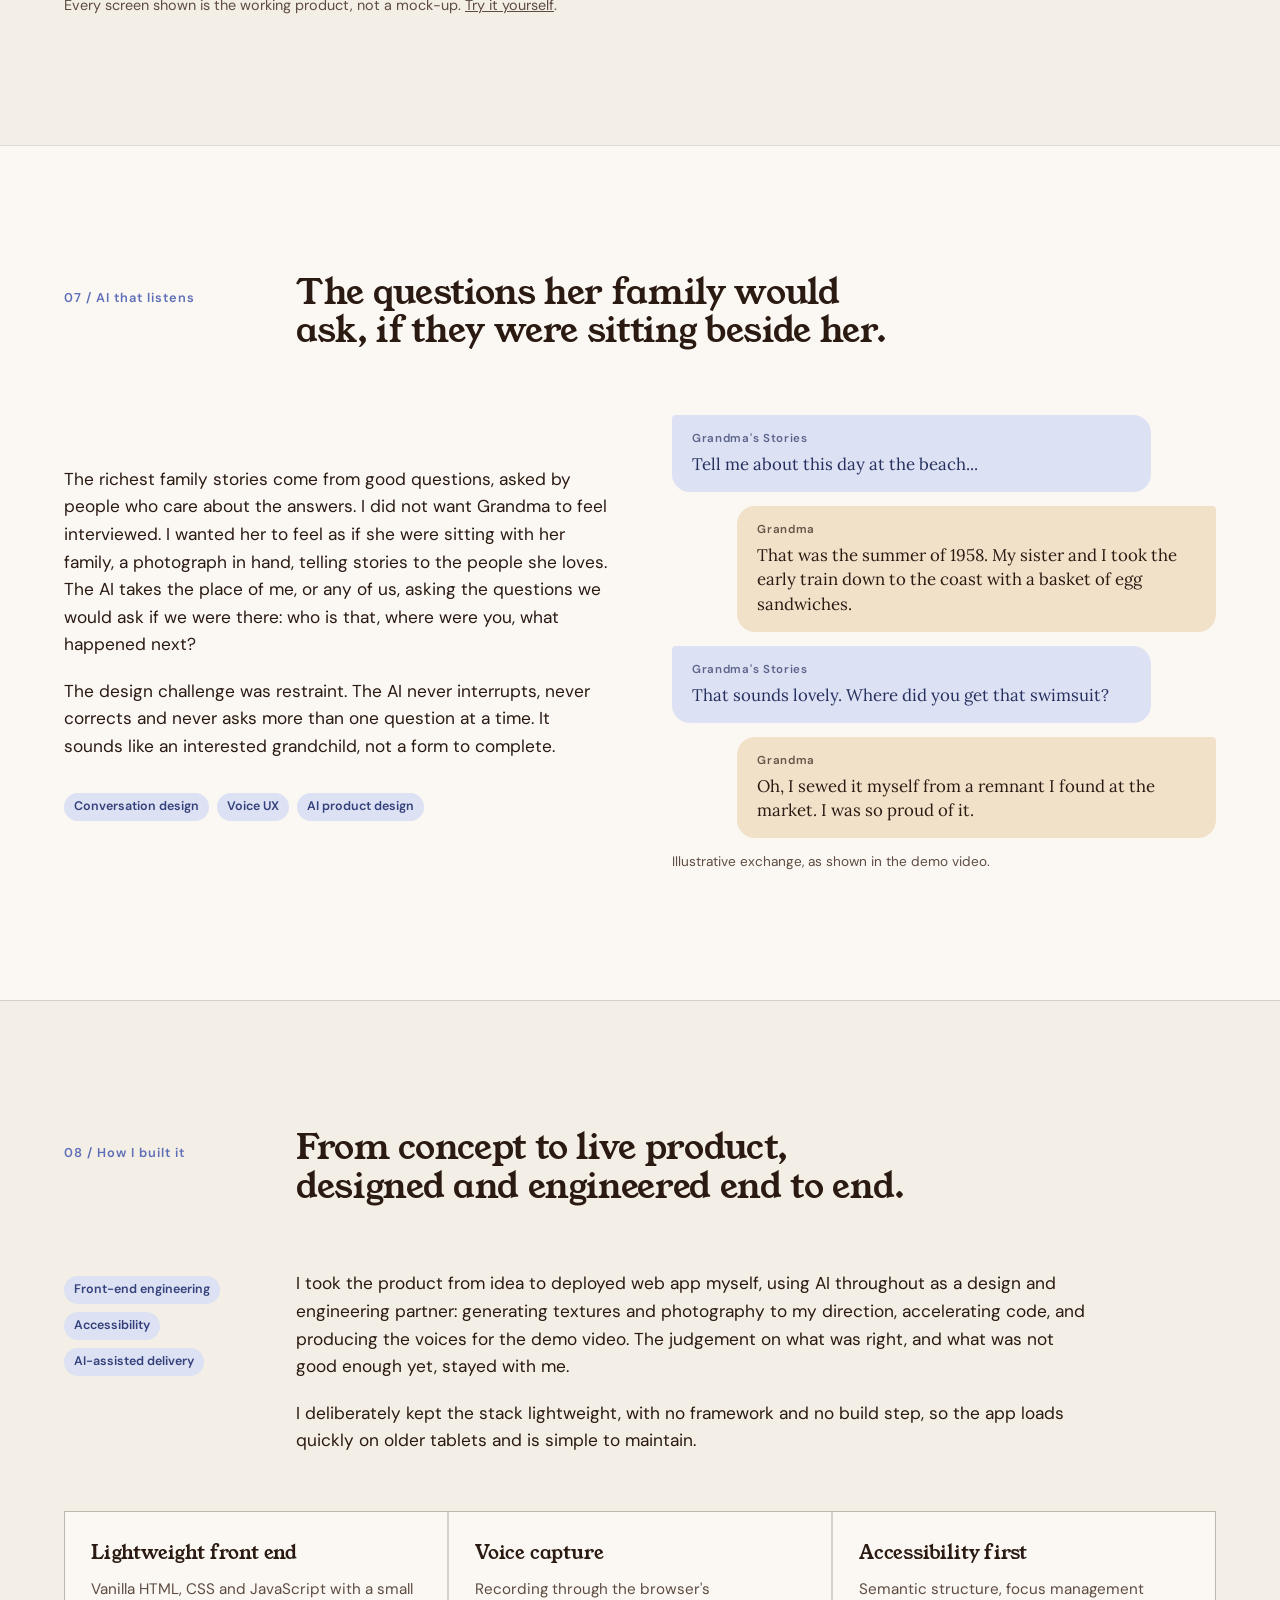
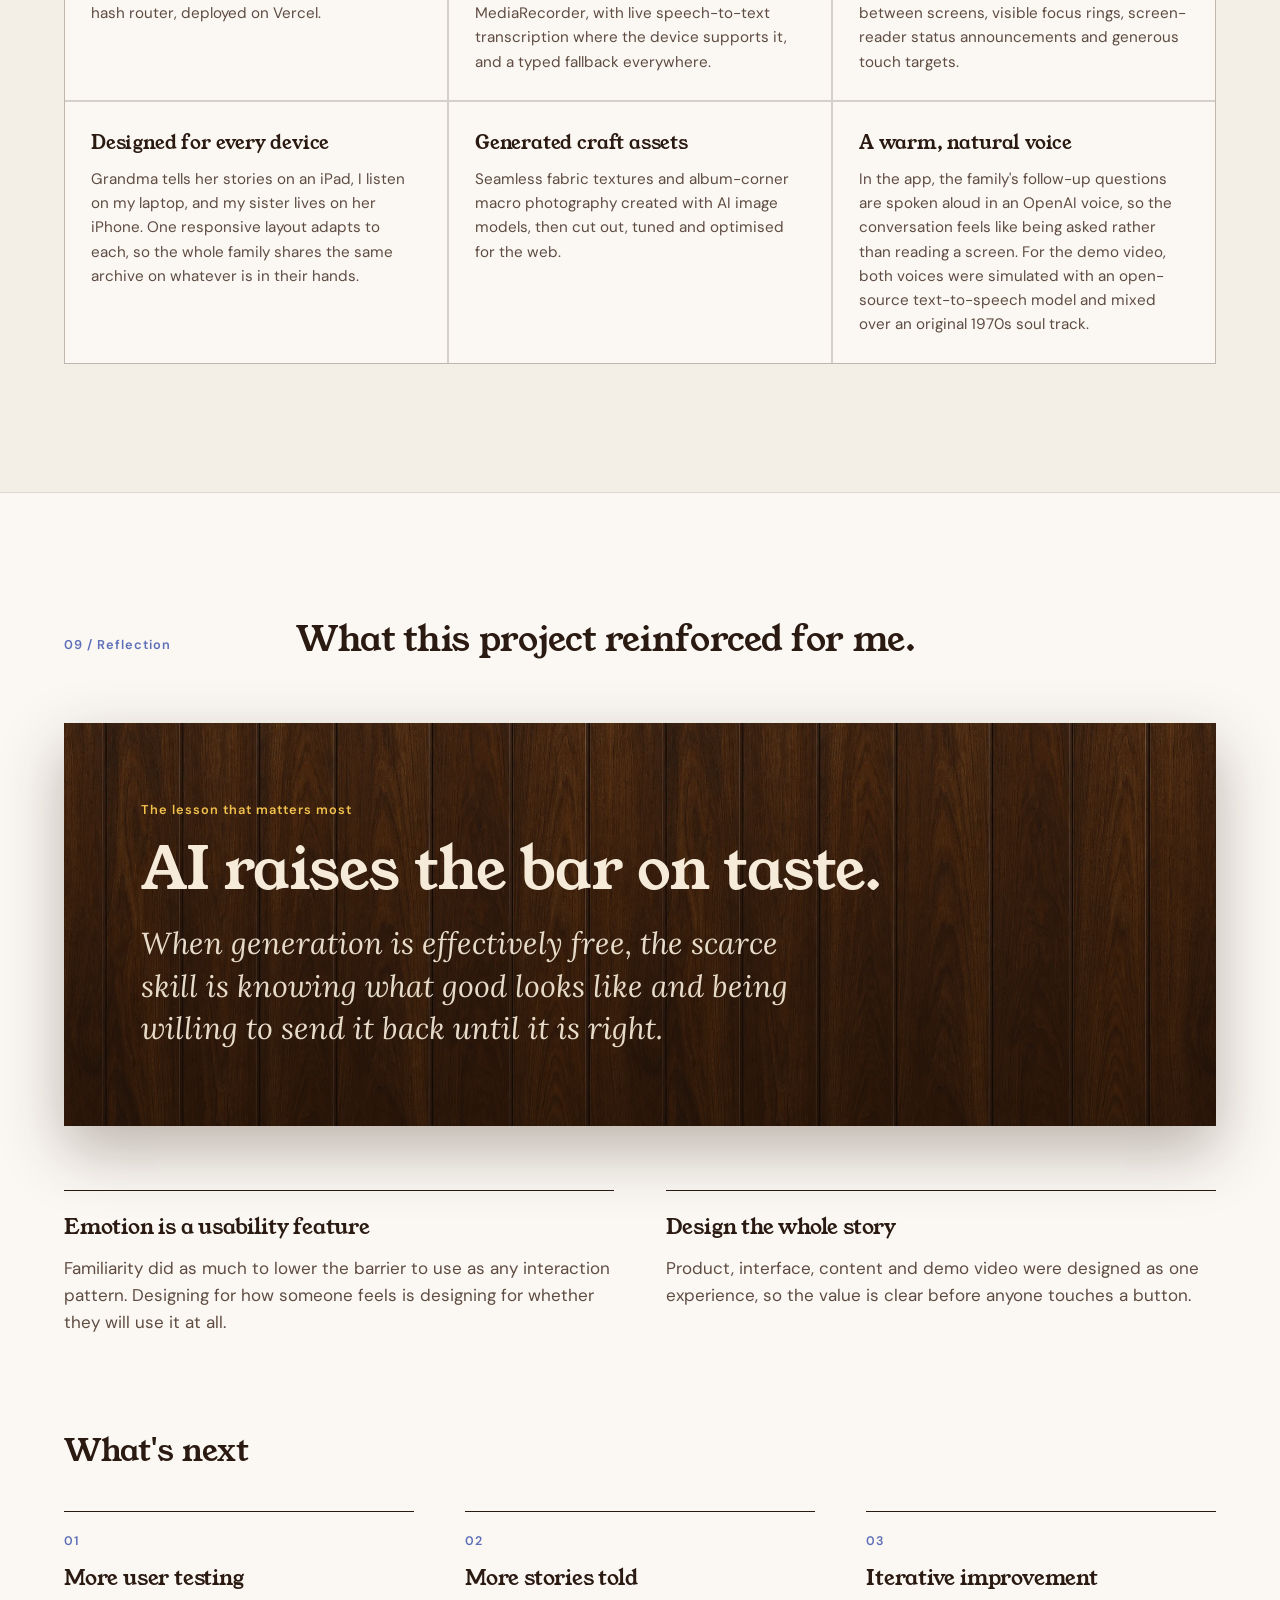
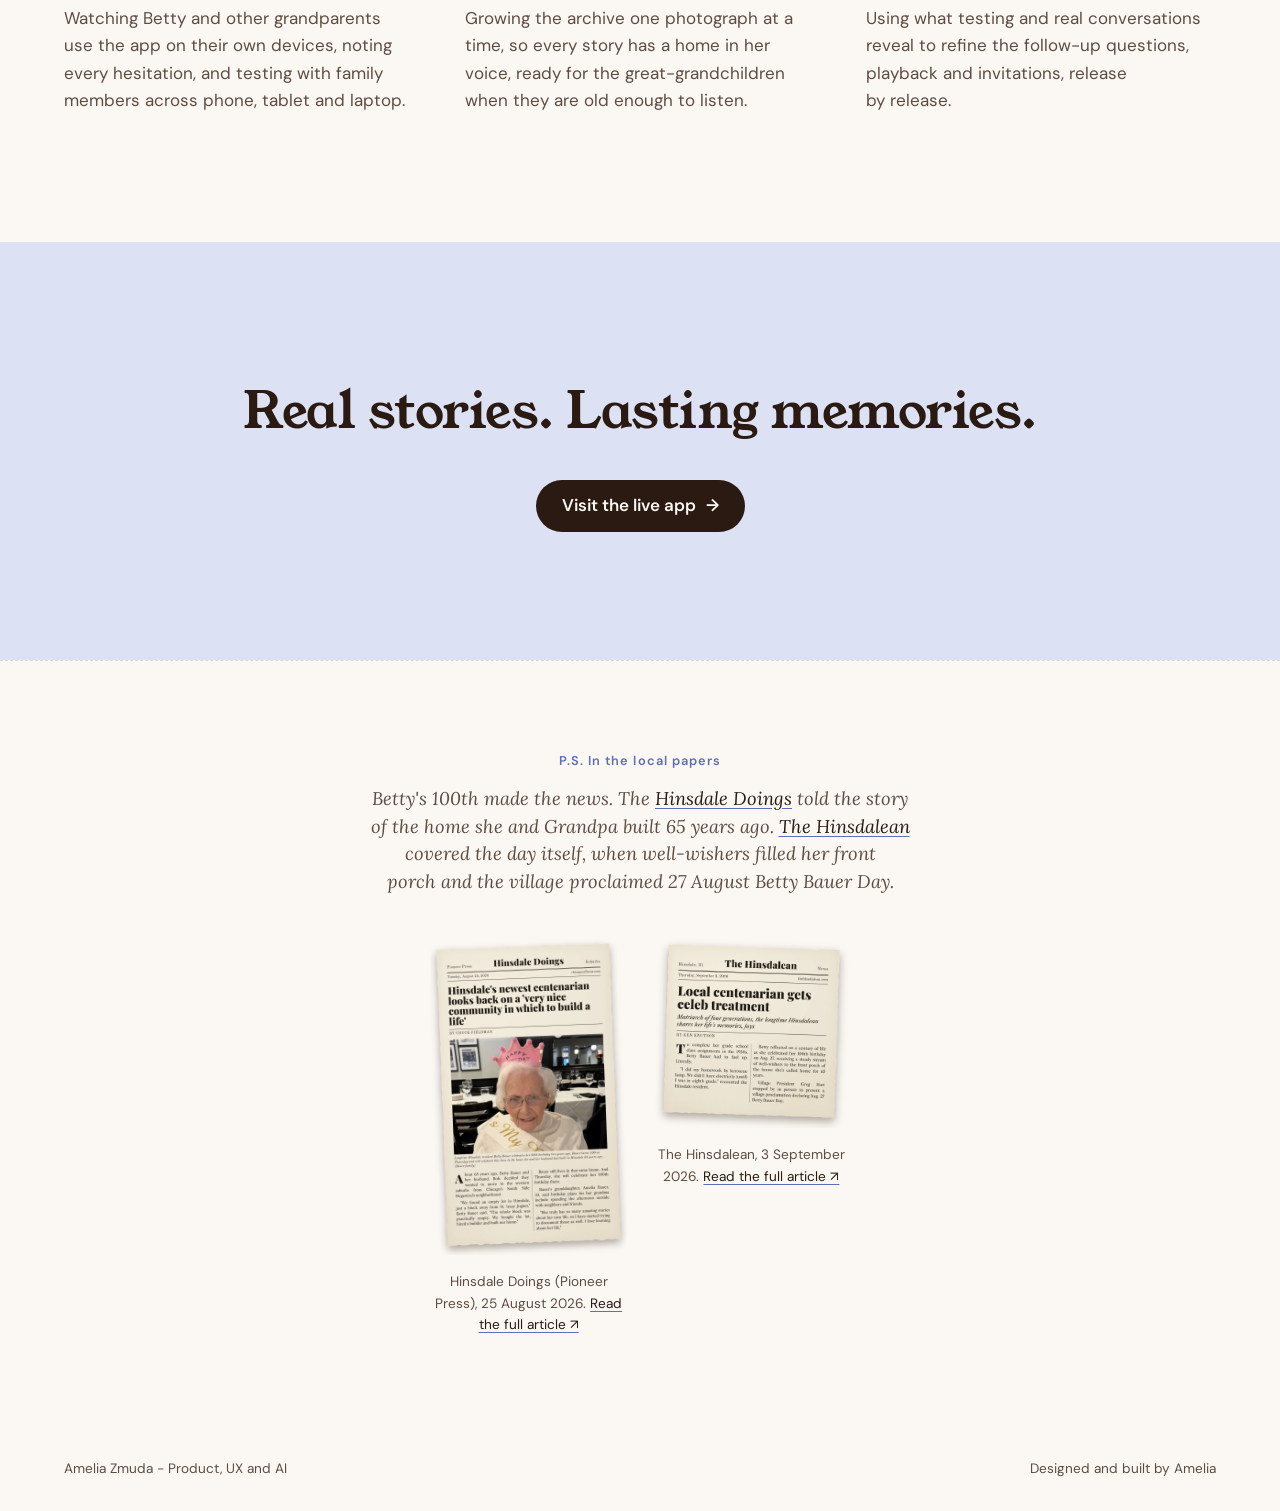
==== commit 838b76de: "Restore original textures in Grandma case study" ====
--- a/grandmas-stories/index.html
+++ b/grandmas-stories/index.html
@@ -106,30 +106,30 @@
 /* ---------- Texture variants ----------
    image-set serves the 512px tile to standard screens and the 1024px tile to retina. */
 .tx-corduroy {
-  --tex: image-set(url("/grandmas-stories/assets/corduroy.webp") 1x, url("/grandmas-stories/assets/corduroy.webp") 2x);
+  --tex: image-set(url("/grandmas-stories/assets/corduroy-512.webp") 1x, url("/grandmas-stories/assets/corduroy.webp") 2x);
   --tex-size: 140px;
   --edge: rgba(90, 30, 8, .7);
 }
 .tx-shag {
-  --tex: image-set(url("/grandmas-stories/assets/shag.webp") 1x, url("/grandmas-stories/assets/shag.webp") 2x);
+  --tex: image-set(url("/grandmas-stories/assets/shag-512.webp") 1x, url("/grandmas-stories/assets/shag.webp") 2x);
   --tex-size: 260px;
   --tint: rgba(60, 25, 8, .28);
   --ink-shadow: 0 2px 4px rgba(0, 0, 0, .75);
 }
 .tx-walnut {
-  --tex: image-set(url("/grandmas-stories/assets/walnut.webp") 1x, url("/grandmas-stories/assets/walnut.webp") 2x);
+  --tex: image-set(url("/grandmas-stories/assets/walnut-512.webp") 1x, url("/grandmas-stories/assets/walnut.webp") 2x);
   --tex-size: 520px;
   --tex-repeat: repeat-x;
   --edge: rgba(20, 8, 2, .75);
 }
 .tx-tweed {
-  --tex: image-set(url("/grandmas-stories/assets/linen.webp") 1x, url("/grandmas-stories/assets/linen.webp") 2x);
+  --tex: image-set(url("/grandmas-stories/assets/tweed-512.webp") 1x, url("/grandmas-stories/assets/tweed.webp") 2x);
   --tex-size: 240px;
   --tint: rgba(30, 30, 10, .12);
   --ink-shadow: 0 2px 3px rgba(0, 0, 0, .7);
 }
 .tx-floral {
-  --tex: image-set(url("/grandmas-stories/assets/aged-fleur.webp") 1x, url("/grandmas-stories/assets/aged-fleur.webp") 2x);
+  --tex: image-set(url("/grandmas-stories/assets/floral-512.webp") 1x, url("/grandmas-stories/assets/floral.webp") 2x);
   --tex-size: cover;
   --tex-repeat: no-repeat;
   --tint: rgba(246, 235, 217, .35);
@@ -138,19 +138,19 @@
   --edge: rgba(120, 60, 20, .5);
 }
 .tx-leather {
-  --tex: image-set(url("/grandmas-stories/assets/leather.webp") 1x, url("/grandmas-stories/assets/leather.webp") 2x);
+  --tex: image-set(url("/grandmas-stories/assets/leather-512.webp") 1x, url("/grandmas-stories/assets/leather.webp") 2x);
   --tex-size: 360px;
   --edge: rgba(60, 25, 8, .75);
 }
 .tx-knit {
-  --tex: image-set(url("/grandmas-stories/assets/corduroy.webp") 1x, url("/grandmas-stories/assets/corduroy.webp") 2x);
+  --tex: image-set(url("/grandmas-stories/assets/knit-512.webp") 1x, url("/grandmas-stories/assets/knit.webp") 2x);
   --tex-size: 240px;
   --ink: var(--tx-espresso);
   --ink-shadow: 0 1px 0 rgba(255, 255, 255, .6);
   --edge: rgba(120, 95, 60, .45);
 }
 .tx-linen {
-  --tex: image-set(url("/grandmas-stories/assets/linen.webp") 1x, url("/grandmas-stories/assets/linen.webp") 2x);
+  --tex: image-set(url("/grandmas-stories/assets/linen-512.webp") 1x, url("/grandmas-stories/assets/linen.webp") 2x);
   --tex-size: 320px;
   --ink: var(--tx-espresso);
   --ink-shadow: 0 1px 0 rgba(255, 255, 255, .55);
@@ -604,9 +604,9 @@
         <div class="swatch"><div class="tex" style="background-image:url(/grandmas-stories/assets/linen.webp)"></div><b>Linen</b><span>Utility actions and cards</span></div>
         <div class="swatch"><div class="tex" style="background-image:url(/grandmas-stories/assets/walnut.webp)"></div><b>Walnut</b><span>The room itself</span></div>
         <div class="swatch"><div class="tex" style="background-image:url(/grandmas-stories/assets/shag.webp)"></div><b>Shag rug</b><span>Accent</span></div>
-        <div class="swatch"><div class="tex" style="background-image:url(/grandmas-stories/assets/linen.webp)"></div><b>Tweed</b><span>Accent</span></div>
-        <div class="swatch"><div class="tex" style="background-image:url(/grandmas-stories/assets/aged-fleur.webp)"></div><b>Grandma florals</b><span>Accent</span></div>
-        <div class="swatch"><div class="tex" style="background-image:url(/grandmas-stories/assets/corduroy.webp)"></div><b>Knit</b><span>Accent</span></div>
+        <div class="swatch"><div class="tex" style="background-image:url(/grandmas-stories/assets/tweed.webp)"></div><b>Tweed</b><span>Accent</span></div>
+        <div class="swatch"><div class="tex" style="background-image:url(/grandmas-stories/assets/floral.webp)"></div><b>Grandma florals</b><span>Accent</span></div>
+        <div class="swatch"><div class="tex" style="background-image:url(/grandmas-stories/assets/knit.webp)"></div><b>Knit</b><span>Accent</span></div>
       </div>
     </div>
   </section>
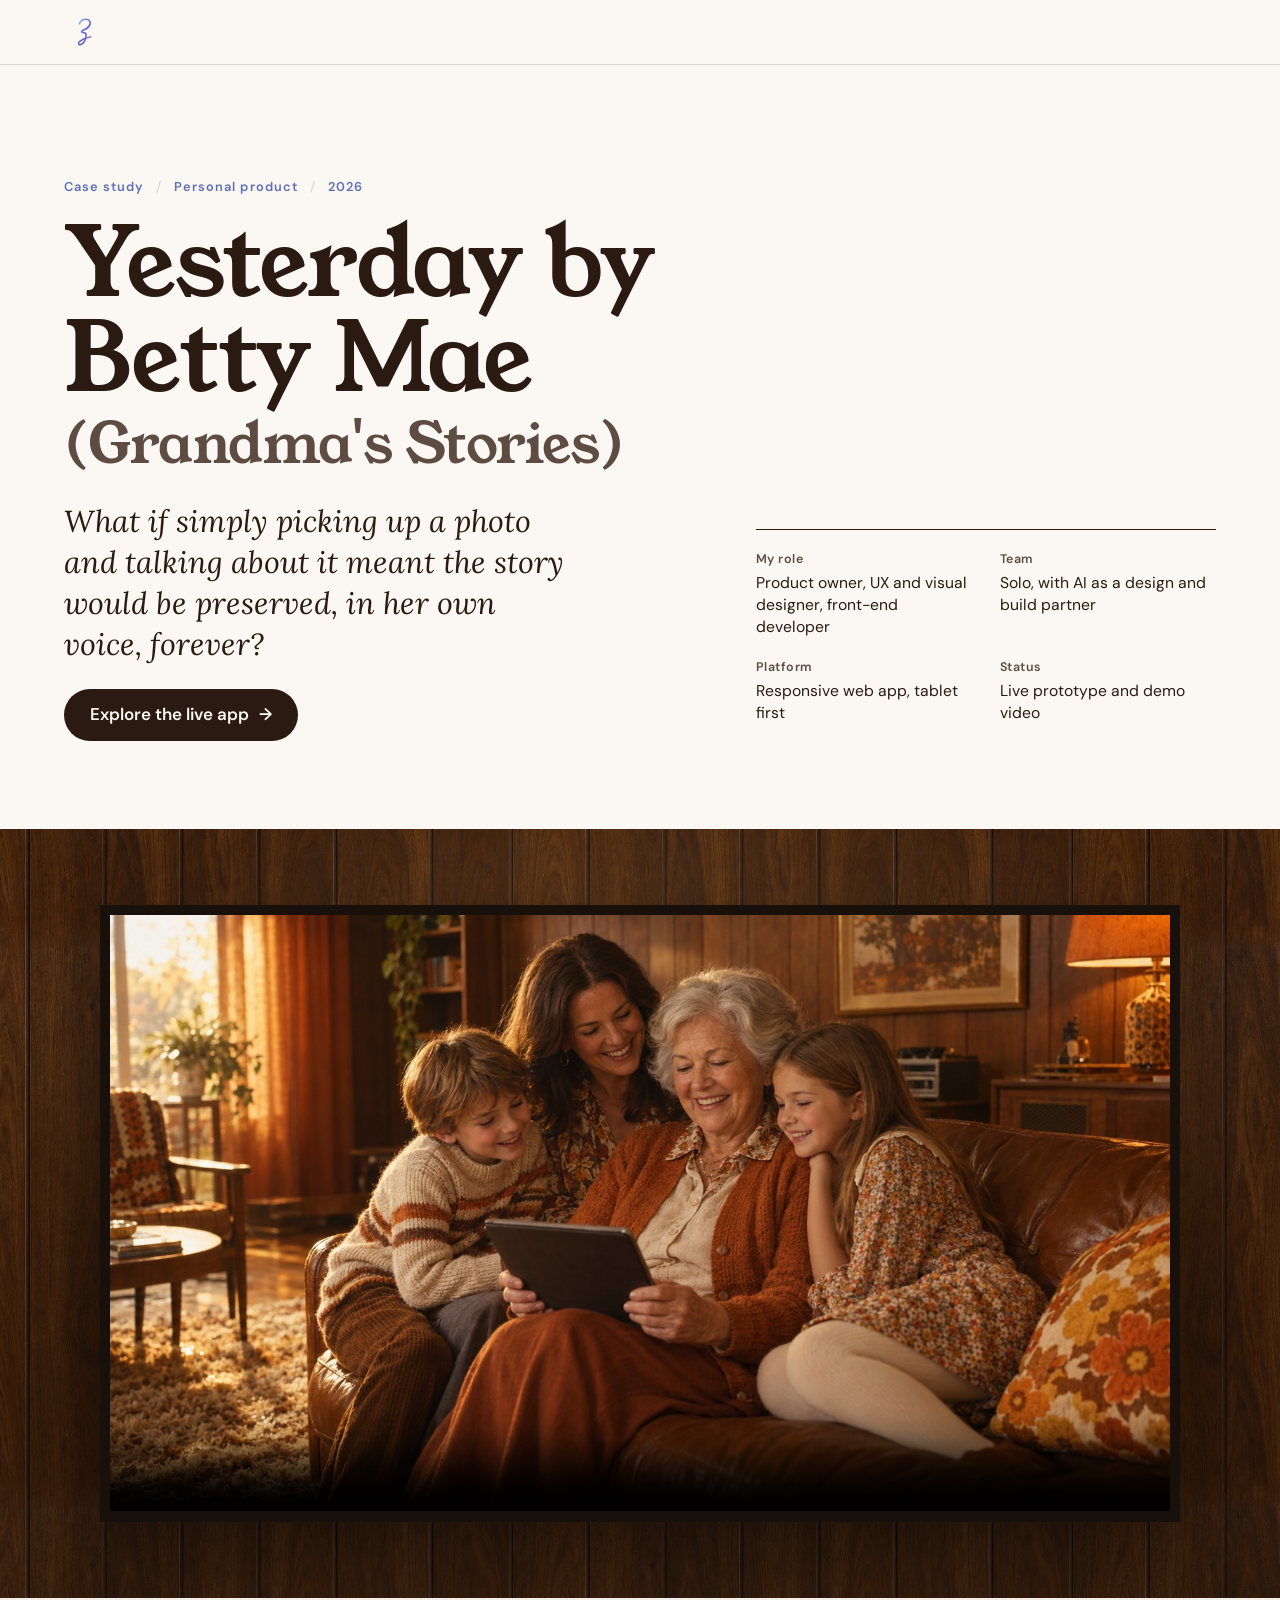
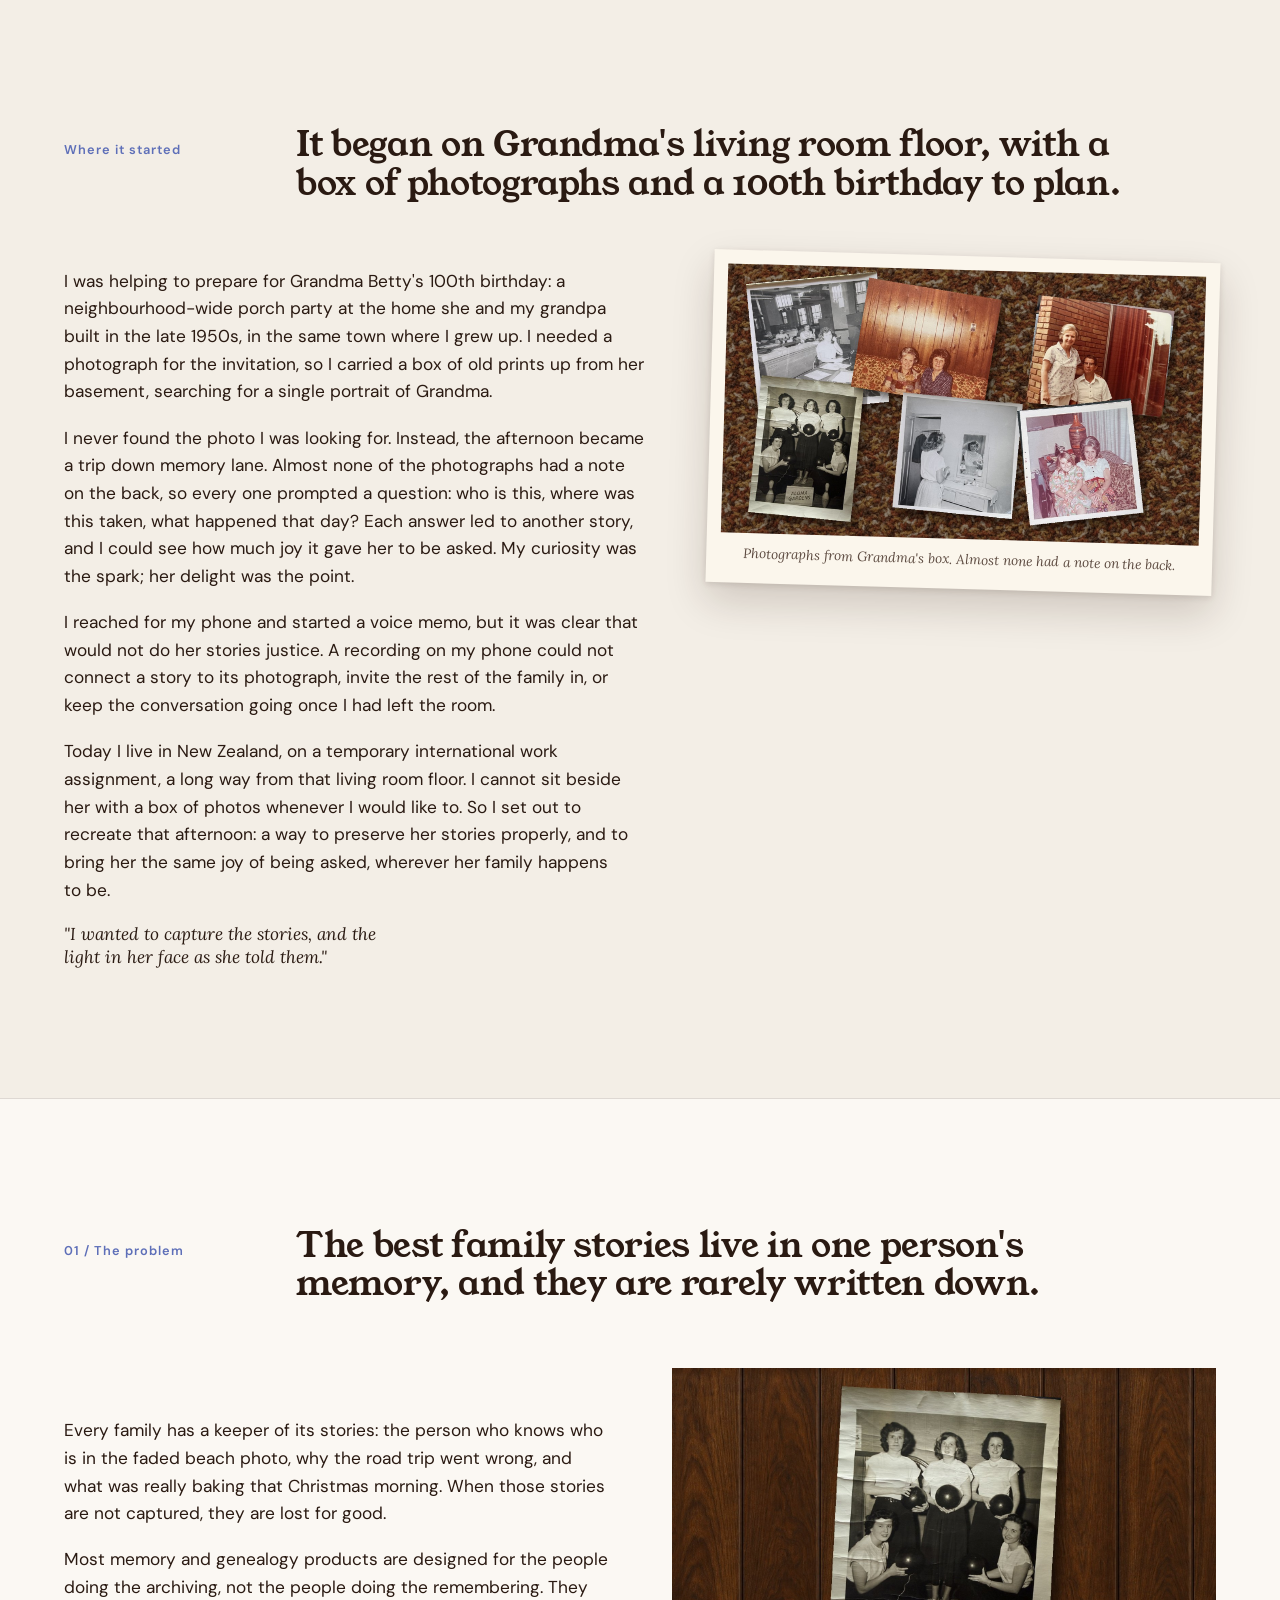
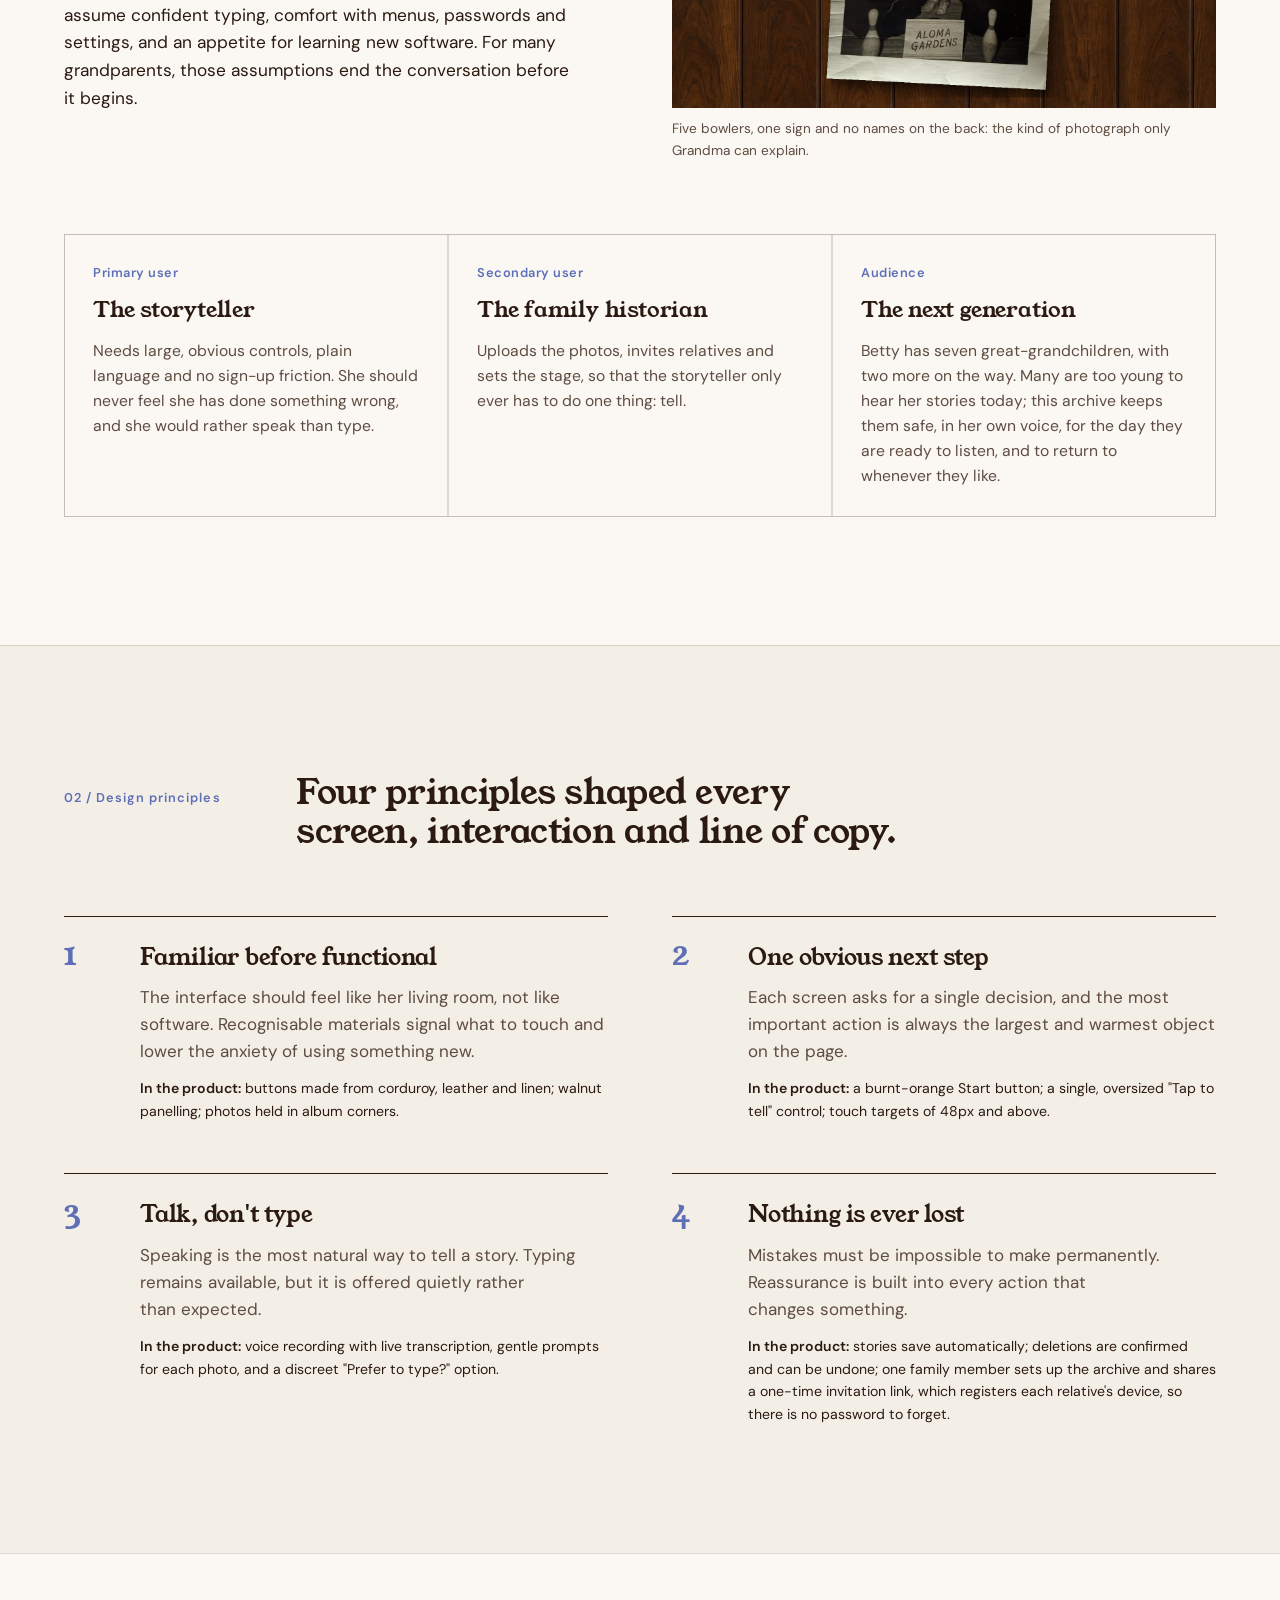
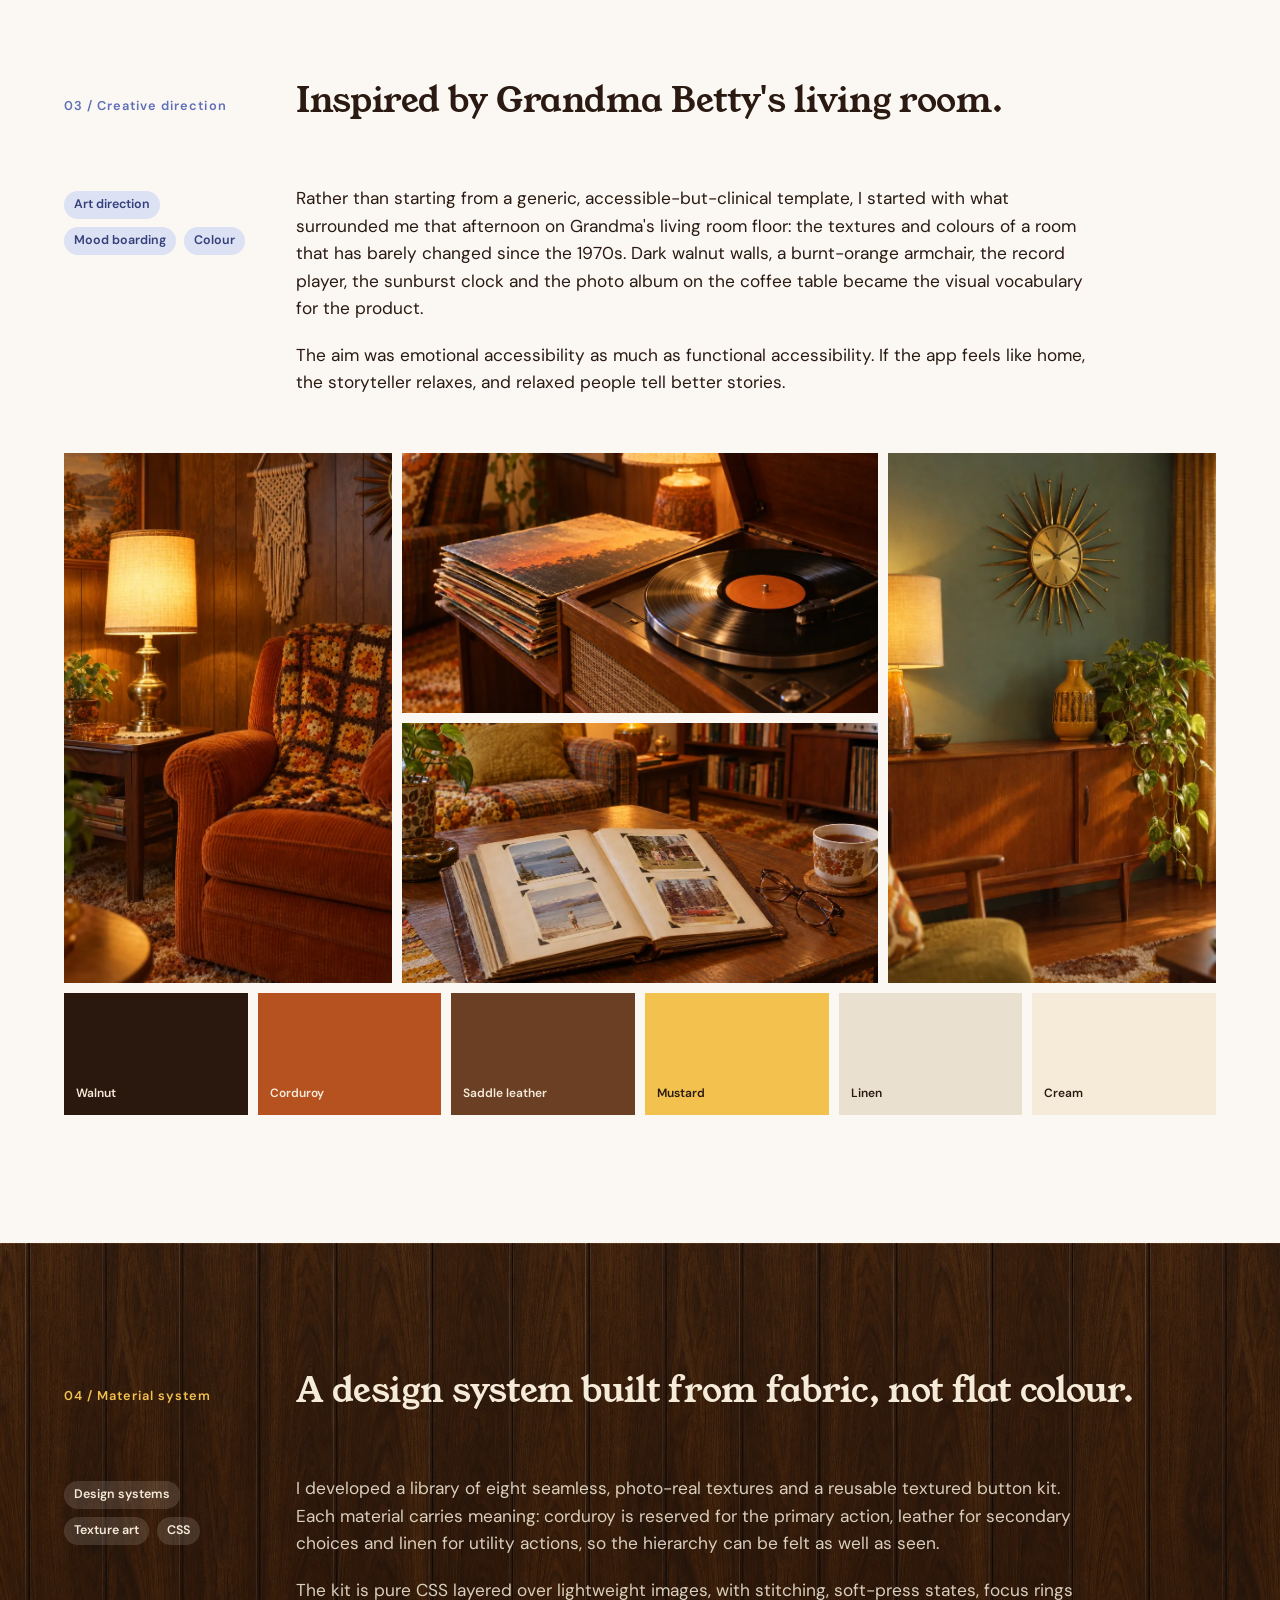
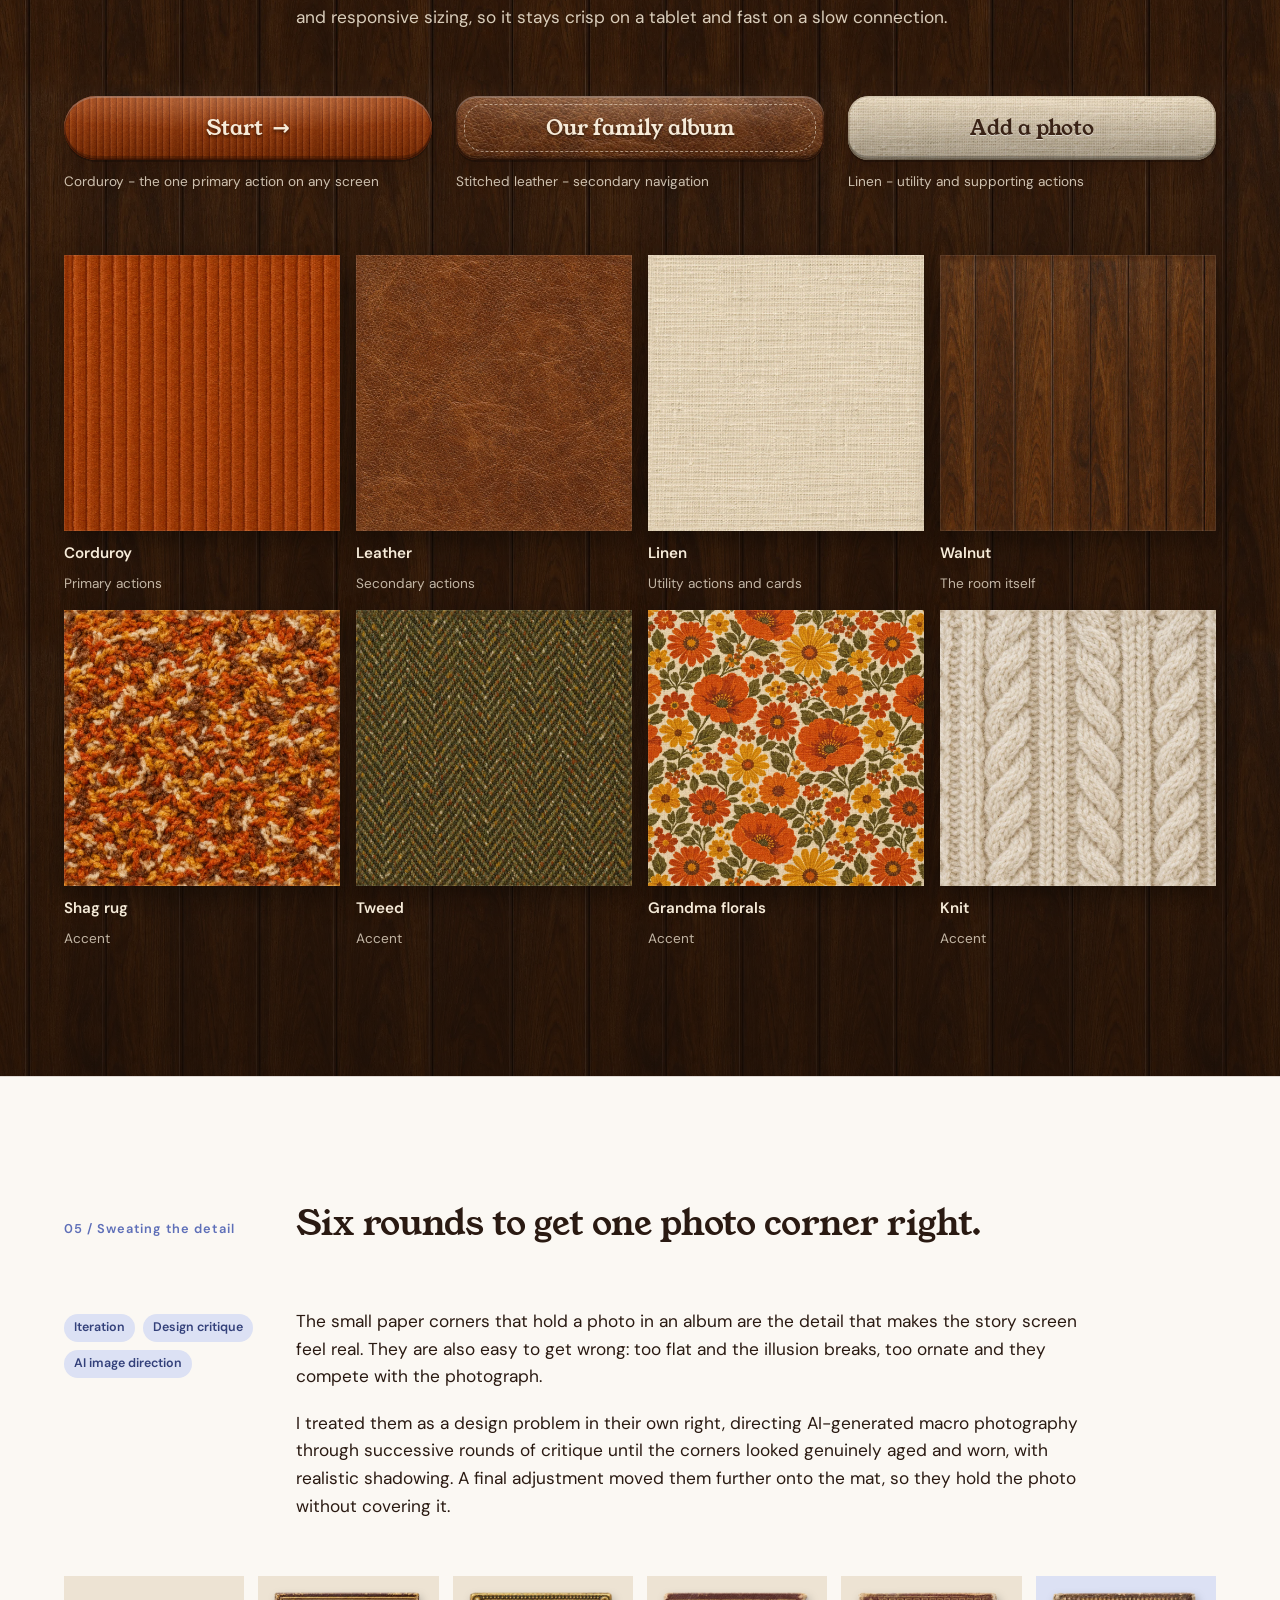
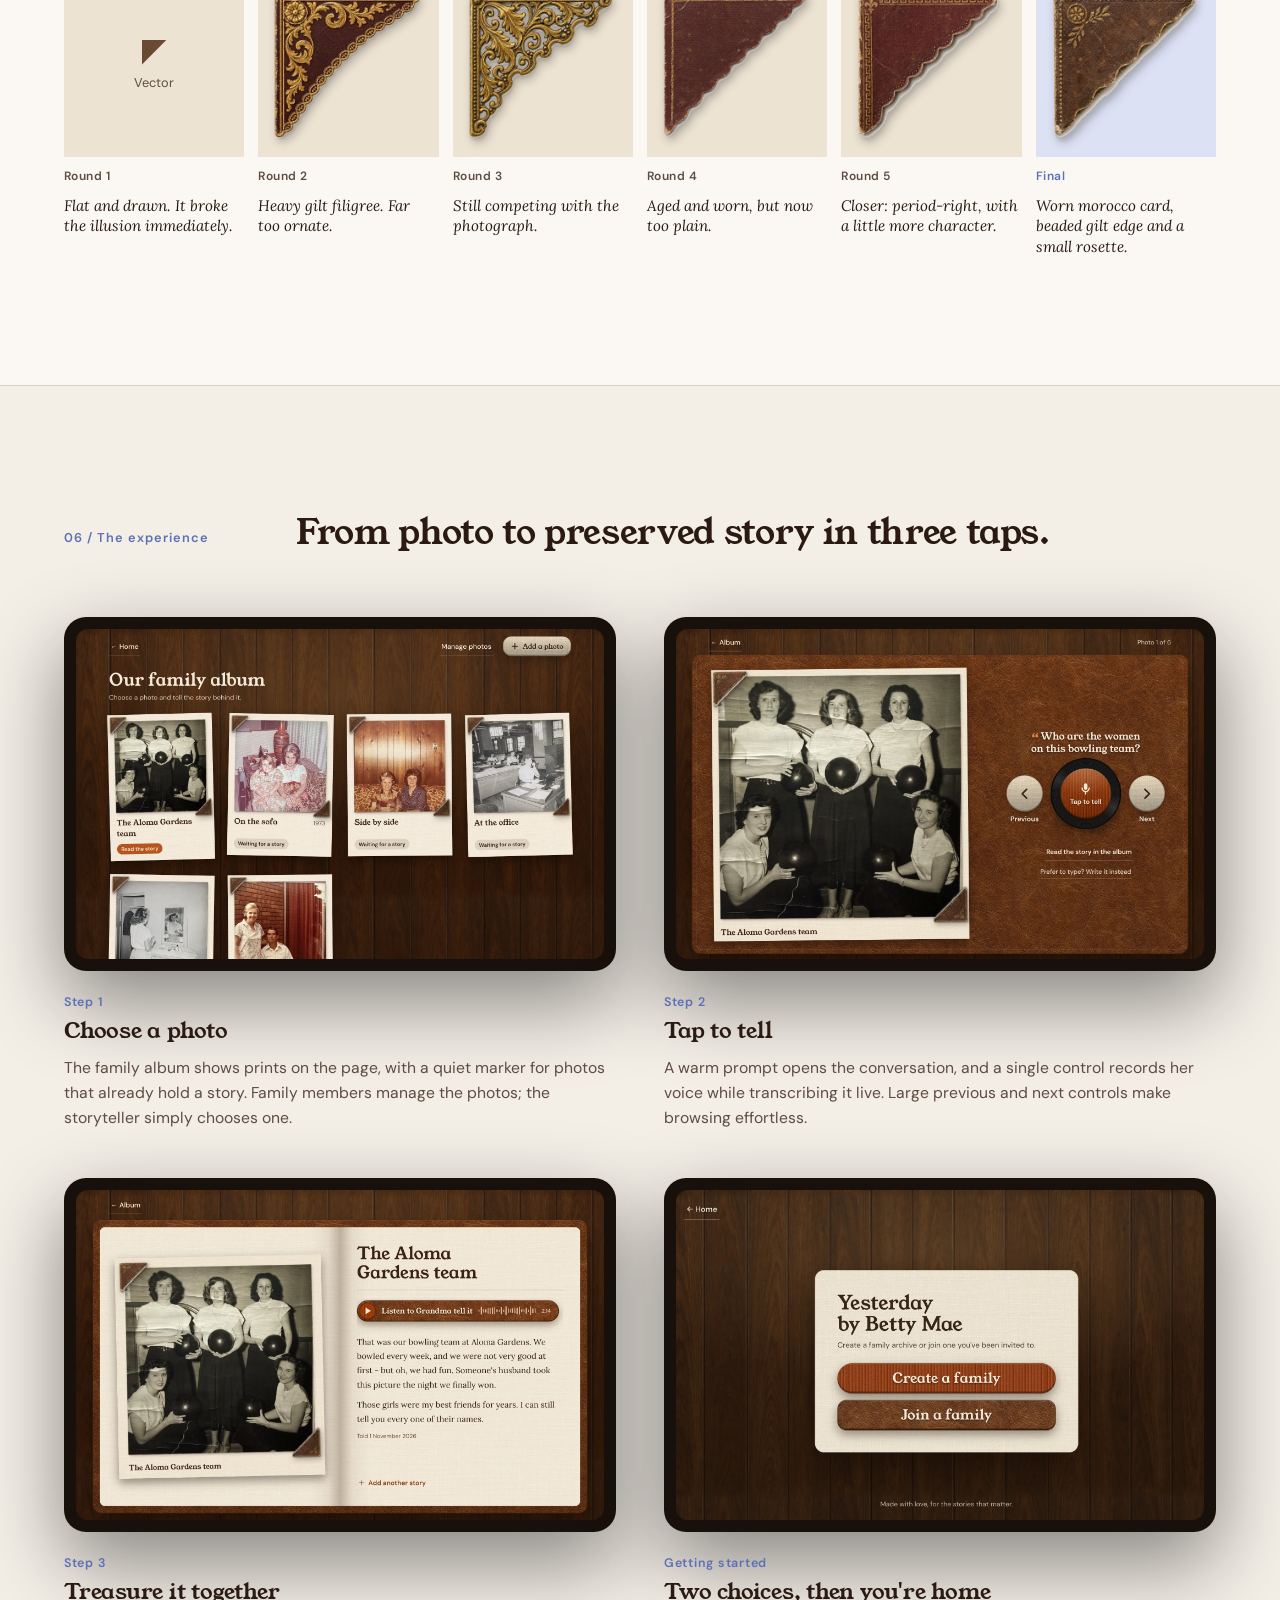
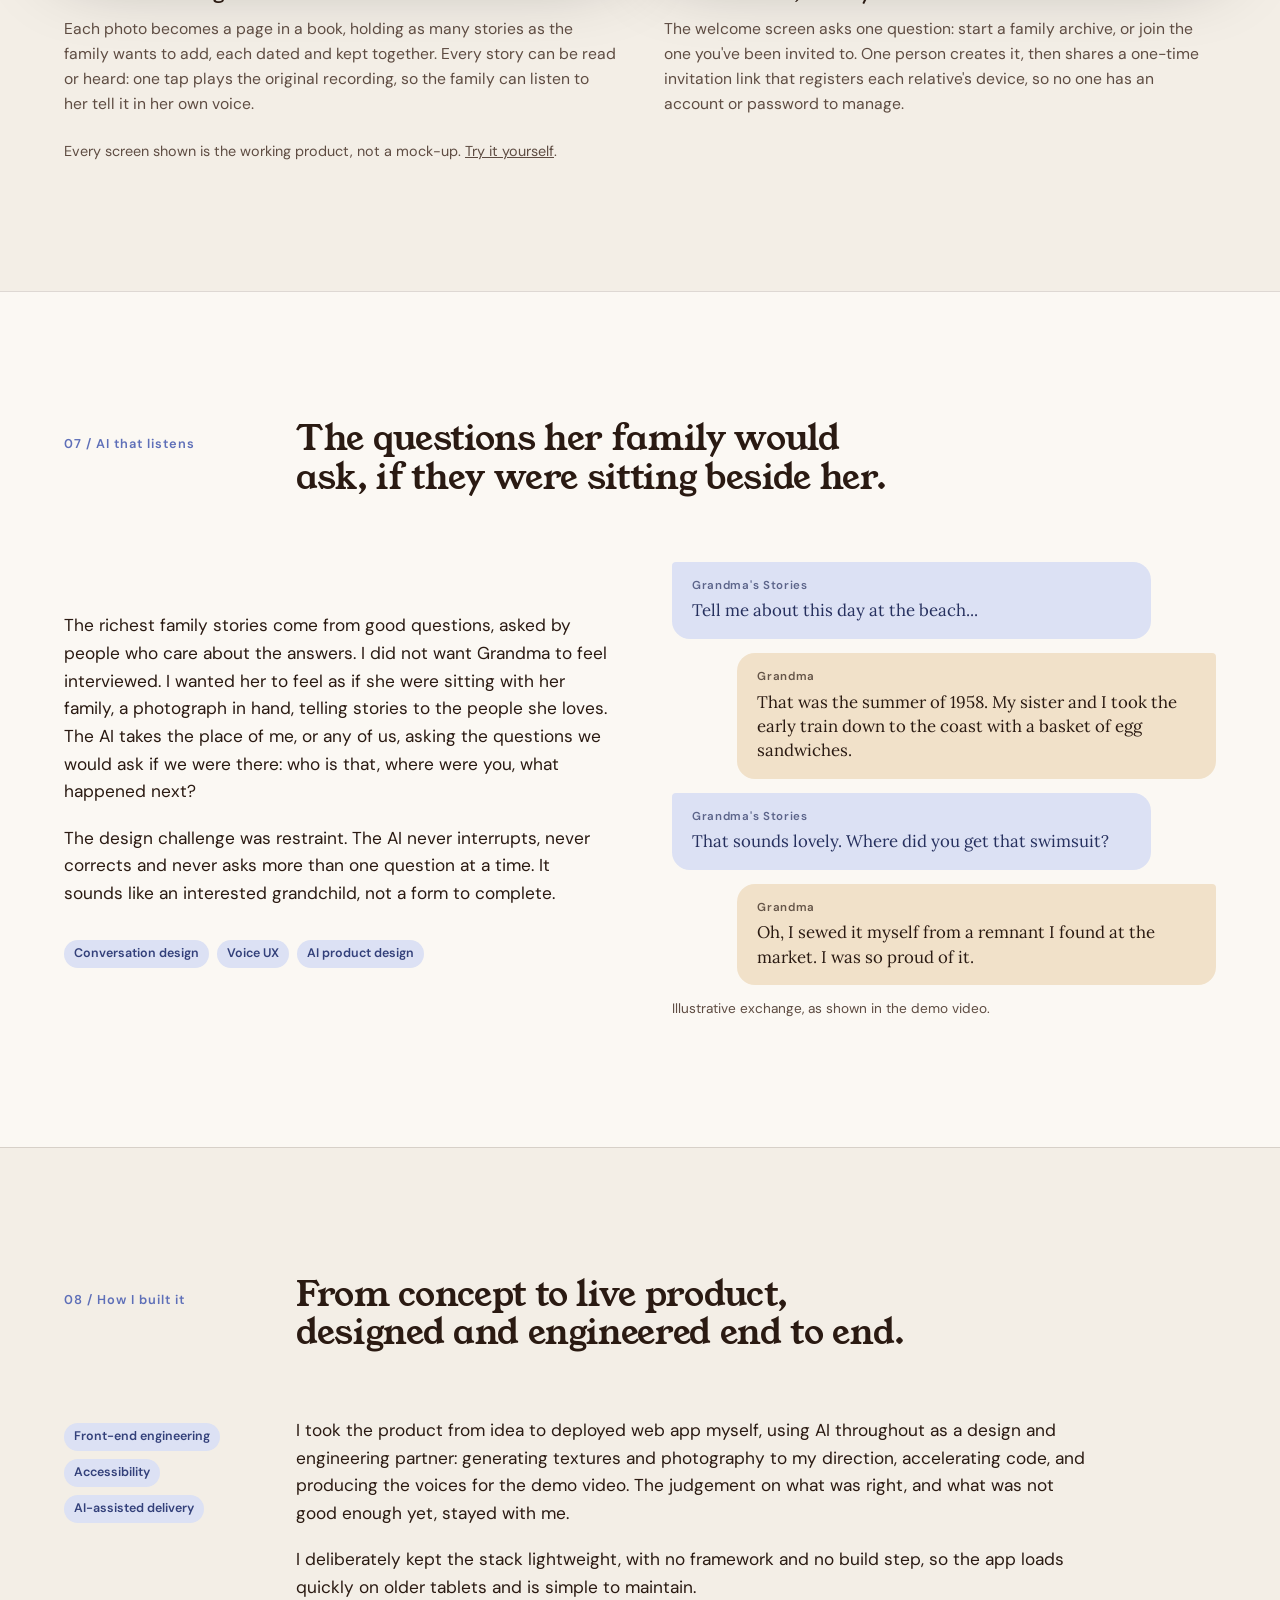
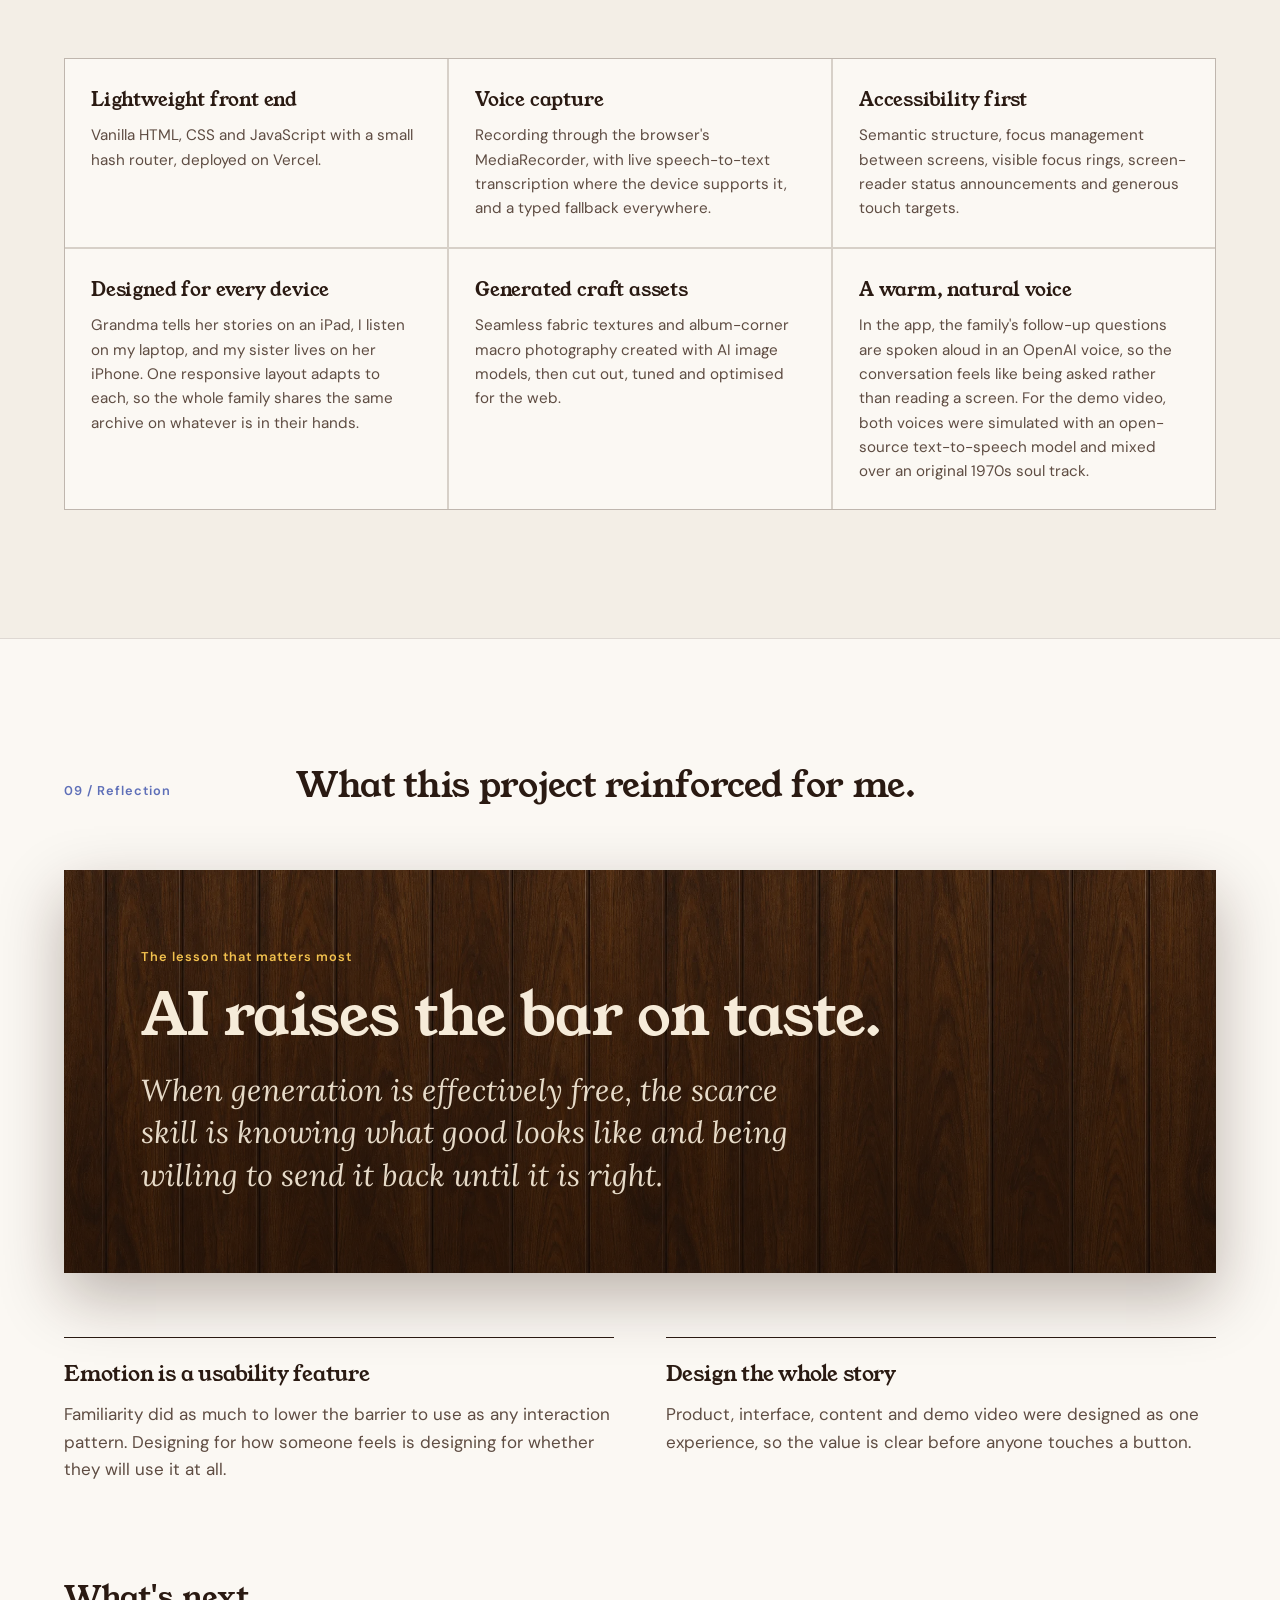
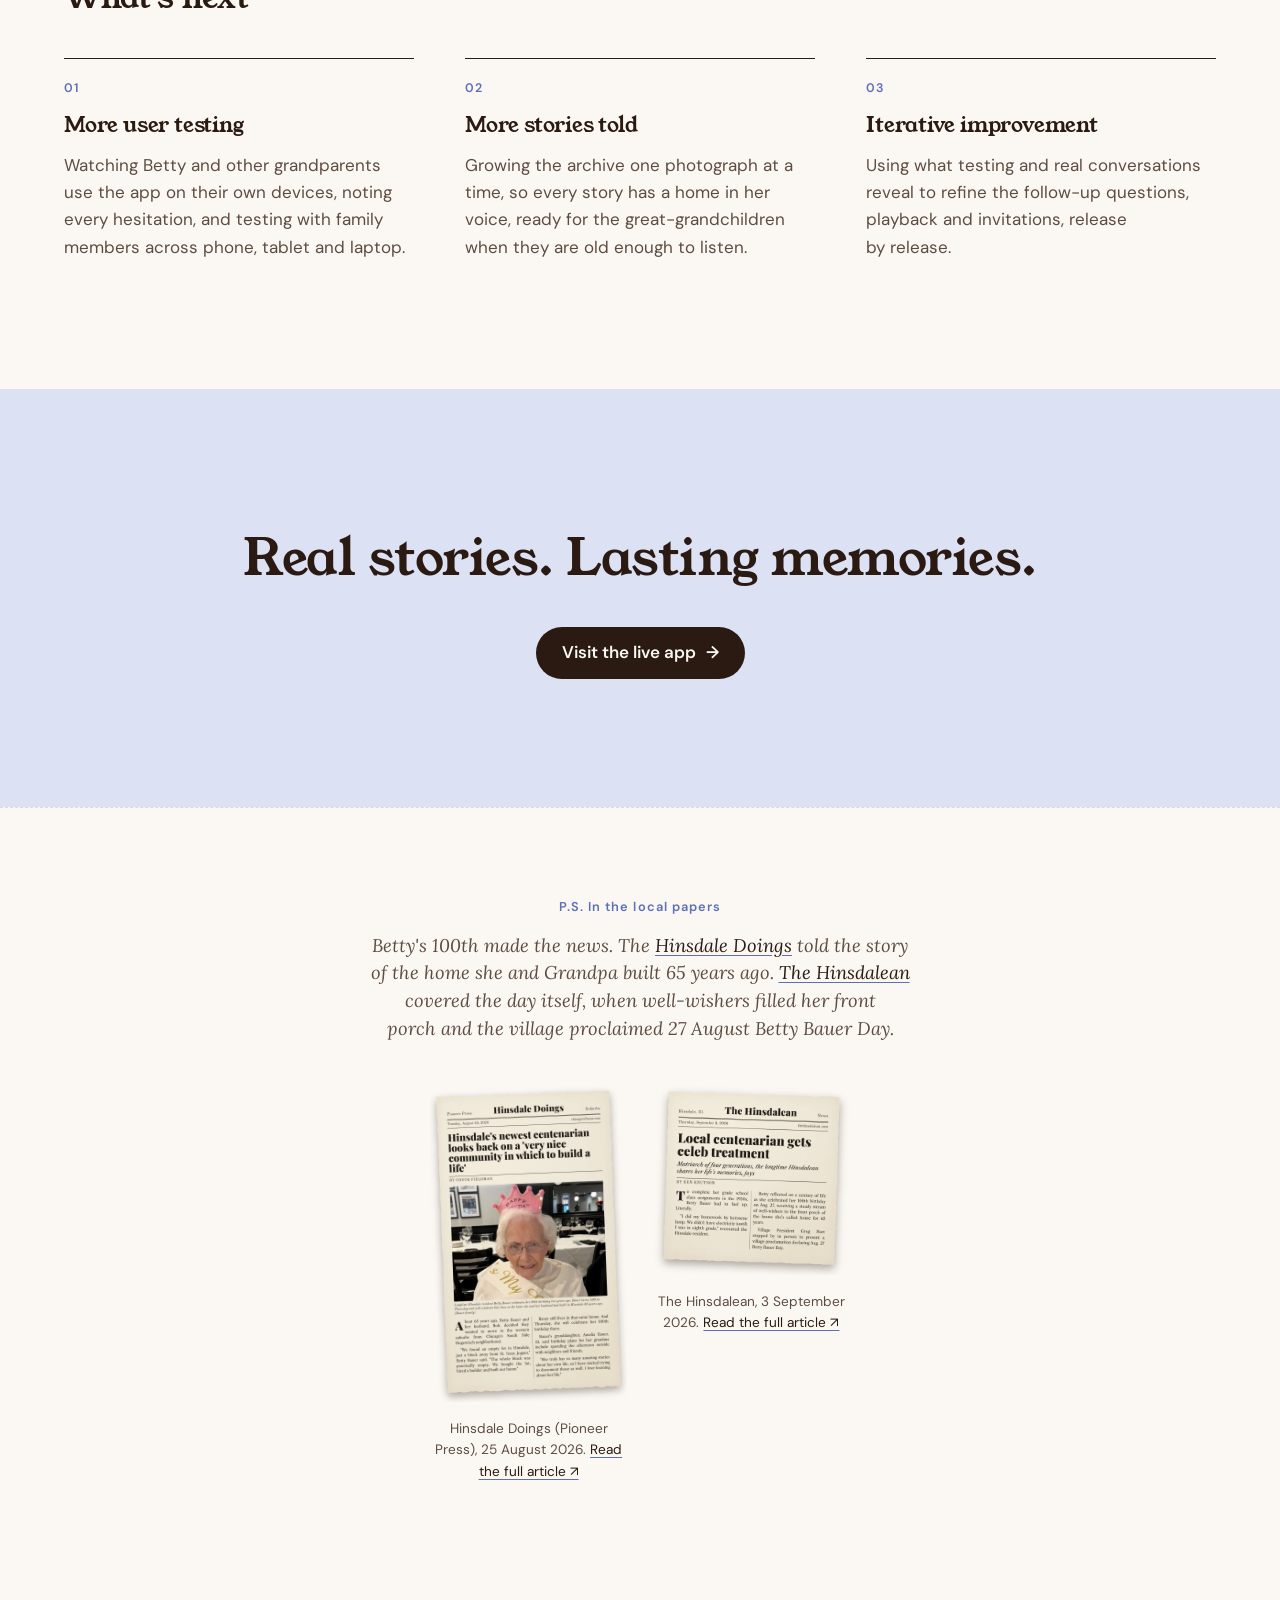
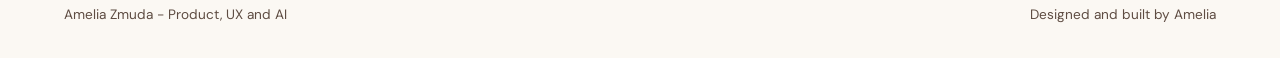
==== commit df03a080: "Rename Grandma's Stories case study and add live app CTA" ====
--- a/grandmas-stories/index.html
+++ b/grandmas-stories/index.html
@@ -2,7 +2,7 @@
 <html lang="en"><head>
 <meta charset="utf-8">
 <meta name="viewport" content="width=device-width, initial-scale=1">
-<title>Grandma's Stories - Case study - Amelia Zmuda</title>
+<title>Yesterday by Betty Mae (Grandma's Stories) - Case study - Amelia Zmuda</title>
 <link rel="preconnect" href="https://fonts.googleapis.com">
 <link rel="preconnect" href="https://fonts.gstatic.com" crossorigin="">
 <link href="https://fonts.googleapis.com/css2?family=Young+Serif&amp;family=Lora:ital,wght@0,400;0,500;1,400&amp;family=DM+Sans:opsz,wght@9..40,400;9..40,500;9..40,600;9..40,700&amp;family=Pinyon+Script&amp;display=swap" rel="stylesheet">
@@ -190,6 +190,13 @@
 .wrap { width: var(--wrap); margin-inline: auto; }
 
 /* ---------- Portfolio nav ---------- */
+.site-nav .wrap { justify-content: flex-start; }
+.site-nav .monogram { width: 40px; height: 40px; display: grid; place-items: center; border-radius: 50%; background: var(--pale); transition: transform .5s ease; text-decoration: none; }
+.site-nav .monogram:hover { transform: rotate(-12deg) scale(1.06); }
+.site-nav .monogram svg { width: 15px; height: 28px; overflow: visible; fill: none; stroke: url(#hy); stroke-width: 9; stroke-linecap: round; stroke-linejoin: round; }
+.case-subtitle { display: block; margin-top: .12em; font-size: .58em; line-height: 1.15; font-weight: 400; color: var(--ink-soft); }
+.live-product-top { margin-top: 24px; }
+@media (max-width: 600px) { .case-subtitle { font-size: .52em; } }
 .site-nav { position: sticky; top: 0; z-index: 20; background: rgba(251, 248, 243, .9); backdrop-filter: blur(10px); border-bottom: 1px solid var(--rule); }
 .site-nav .wrap { display: flex; align-items: center; justify-content: space-between; gap: 24px; min-height: 64px; }
 .wordmark { display: flex; align-items: baseline; gap: 2px; text-decoration: none; font-family: var(--display); font-size: 1.35rem; }
@@ -403,12 +410,18 @@
 
 <header class="site-nav">
   <div class="wrap">
-    <a class="wordmark" href="#top">Amelia <span class="z">Z</span></a>
-    <nav aria-label="Portfolio">
-      <a href="#top" aria-current="page">Work</a>
-      <a href="#about">About</a>
-      <a href="#contact">Contact</a>
-    </nav>
+    <a class="monogram" href="#top" aria-label="Amelia Zmuda — back to top">
+      <svg viewBox="8 4 84 156" aria-hidden="true">
+        <defs>
+          <linearGradient id="hy" x1="0" y1="0" x2="1" y2="1">
+            <stop offset="0" stop-color="#8db6ea"></stop>
+            <stop offset=".55" stop-color="#5d63c9"></stop>
+            <stop offset="1" stop-color="#c487d4"></stop>
+          </linearGradient>
+        </defs>
+        <path d="M22 36 C24 20 42 10 60 11 C80 12 88 30 77 47 C69 60 52 69 39 73 C32 76 31 83 40 84 C53 85 60 91 59 104 C57 124 45 146 30 152 C17 157 12 146 22 136 C35 124 62 115 86 109"></path>
+      </svg>
+    </a>
   </div>
 </header>
 
@@ -419,8 +432,9 @@
     <div class="wrap hero-top">
       <div>
         <p class="eyebrow"><span>Case study</span><span>Personal product</span><span>2026</span></p>
-        <h1>Grandma's Stories</h1>
+        <h1>Yesterday by Betty Mae <span class="case-subtitle">(Grandma's Stories)</span></h1>
         <p class="lede">What if simply picking up a photo and talking about it meant the story would be preserved, in her own voice, forever?</p>
+        <a class="btn solid live-product-top" href="https://yesterdaybybettymae.com" target="_blank" rel="noopener">Explore the live app <span aria-hidden="true">→</span></a>
       </div>
       <dl class="facts">
         <div><dt>My role</dt><dd>Product owner, UX and visual designer, front-end developer</dd></div>
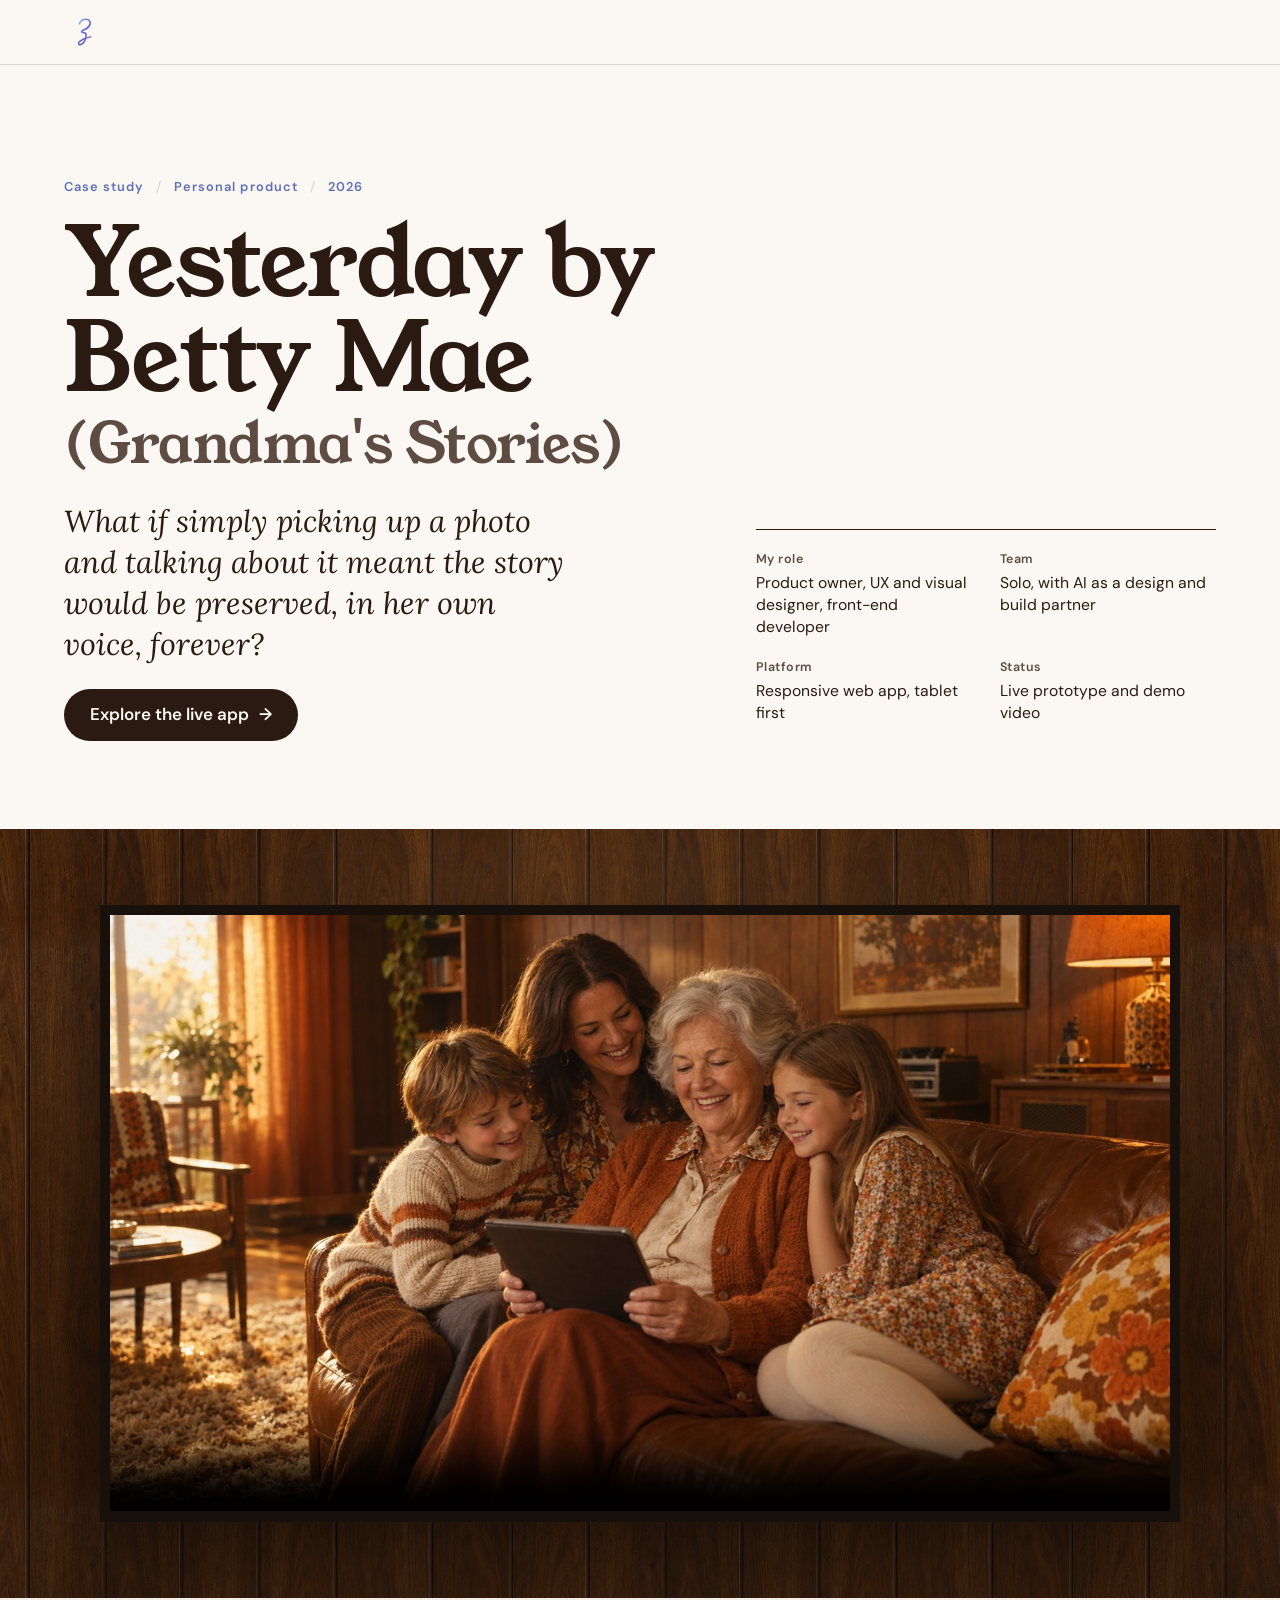
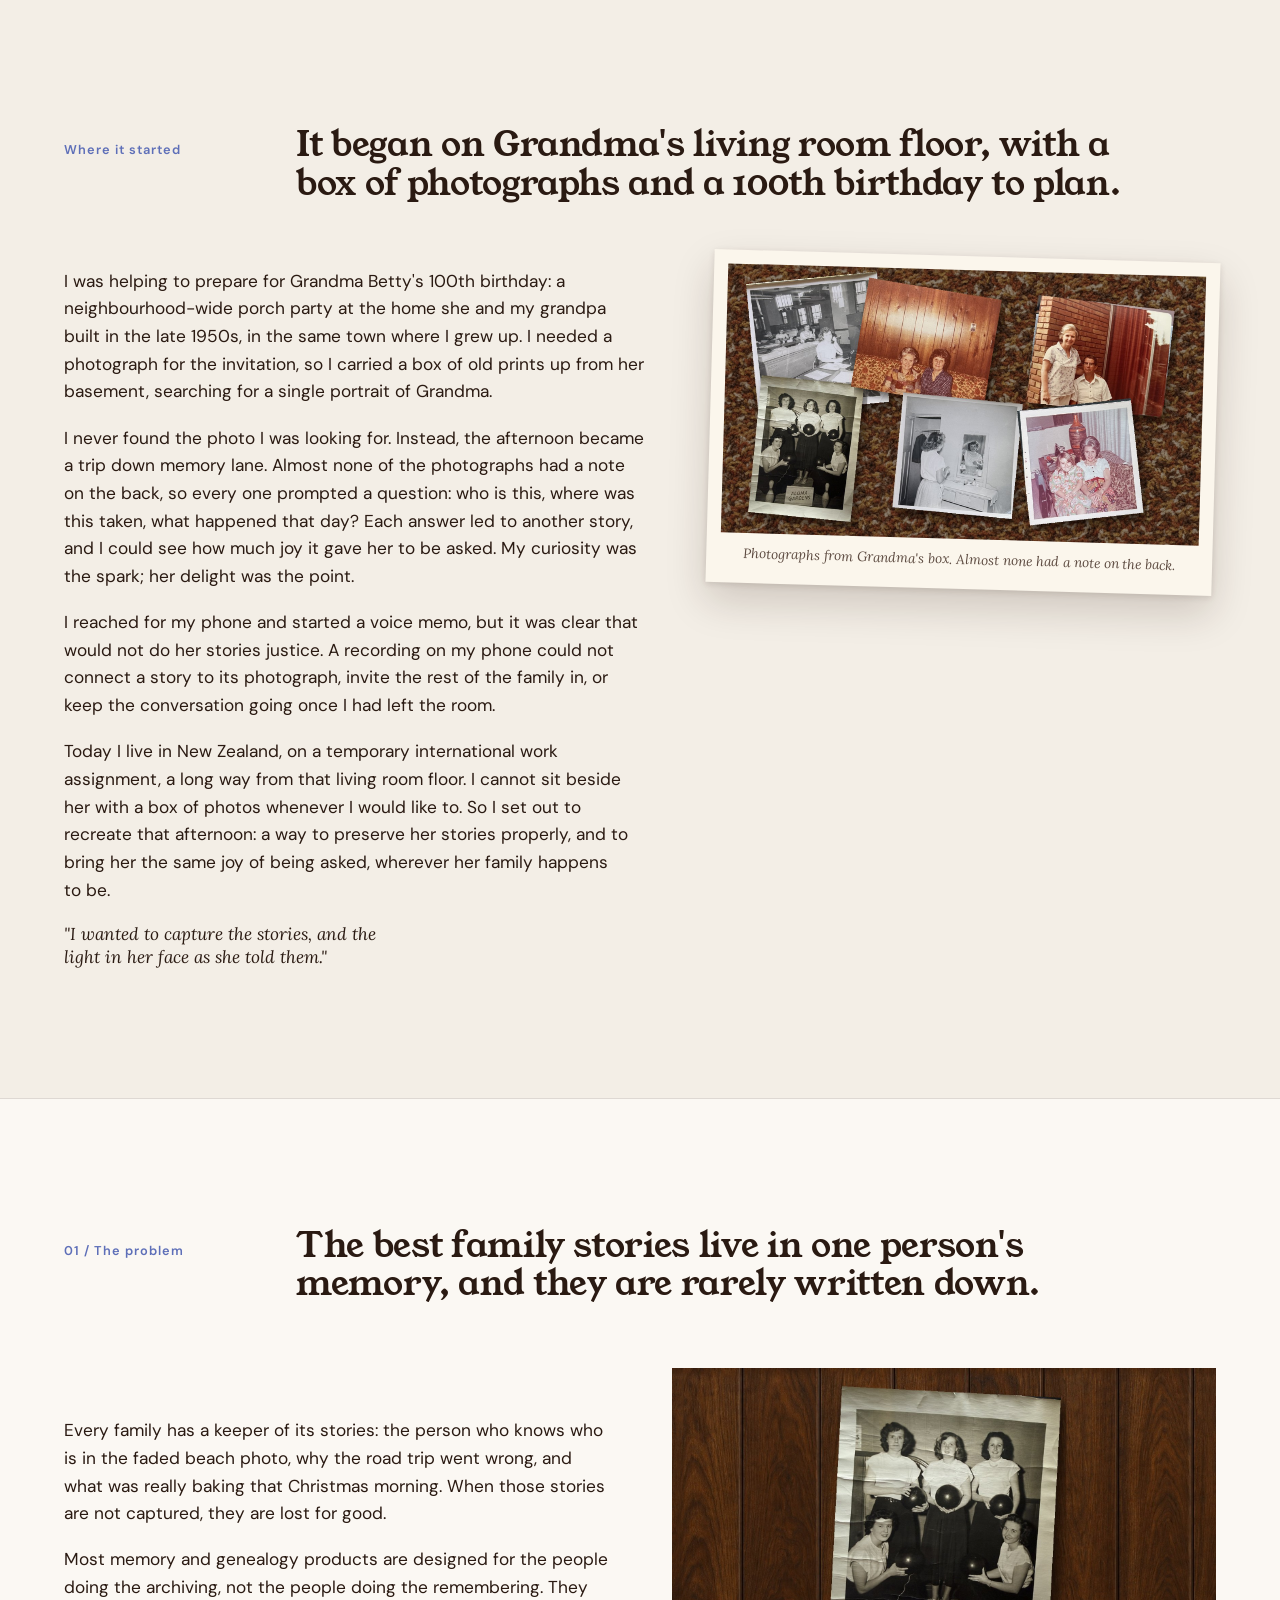
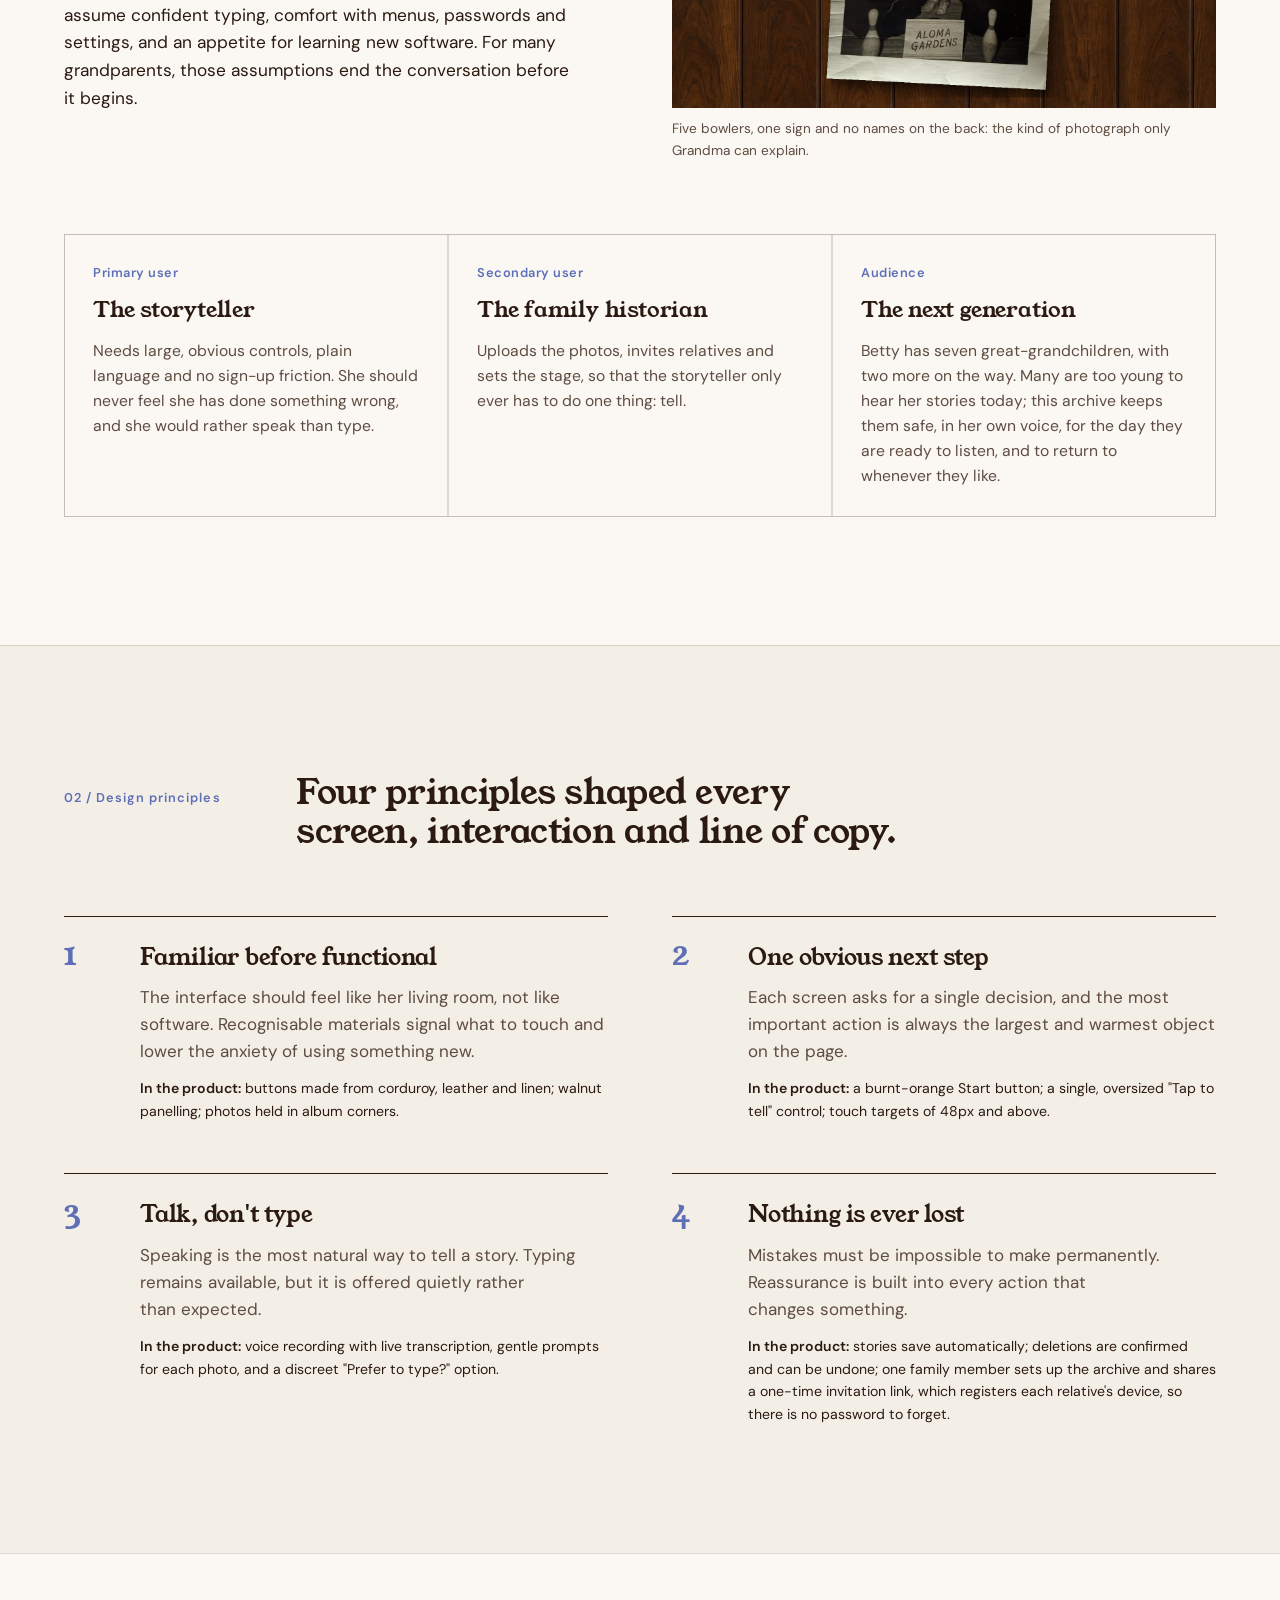
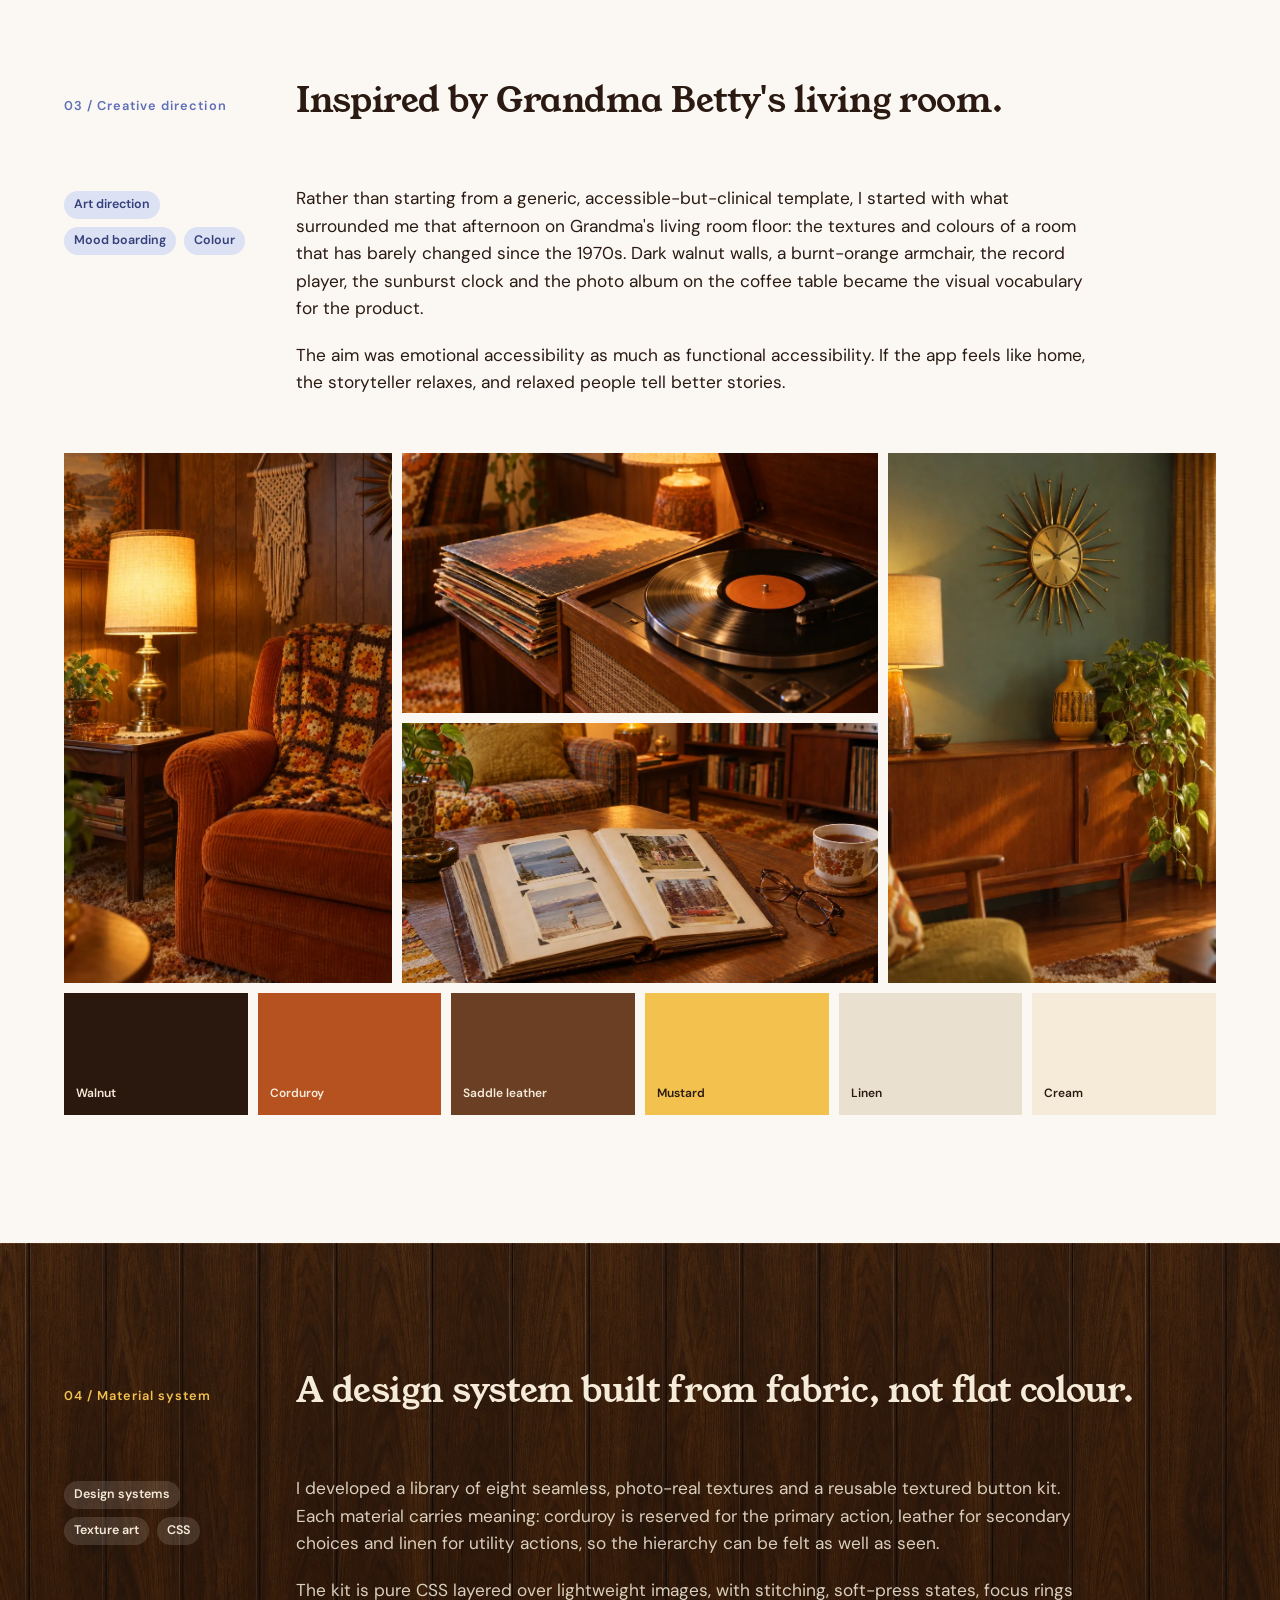
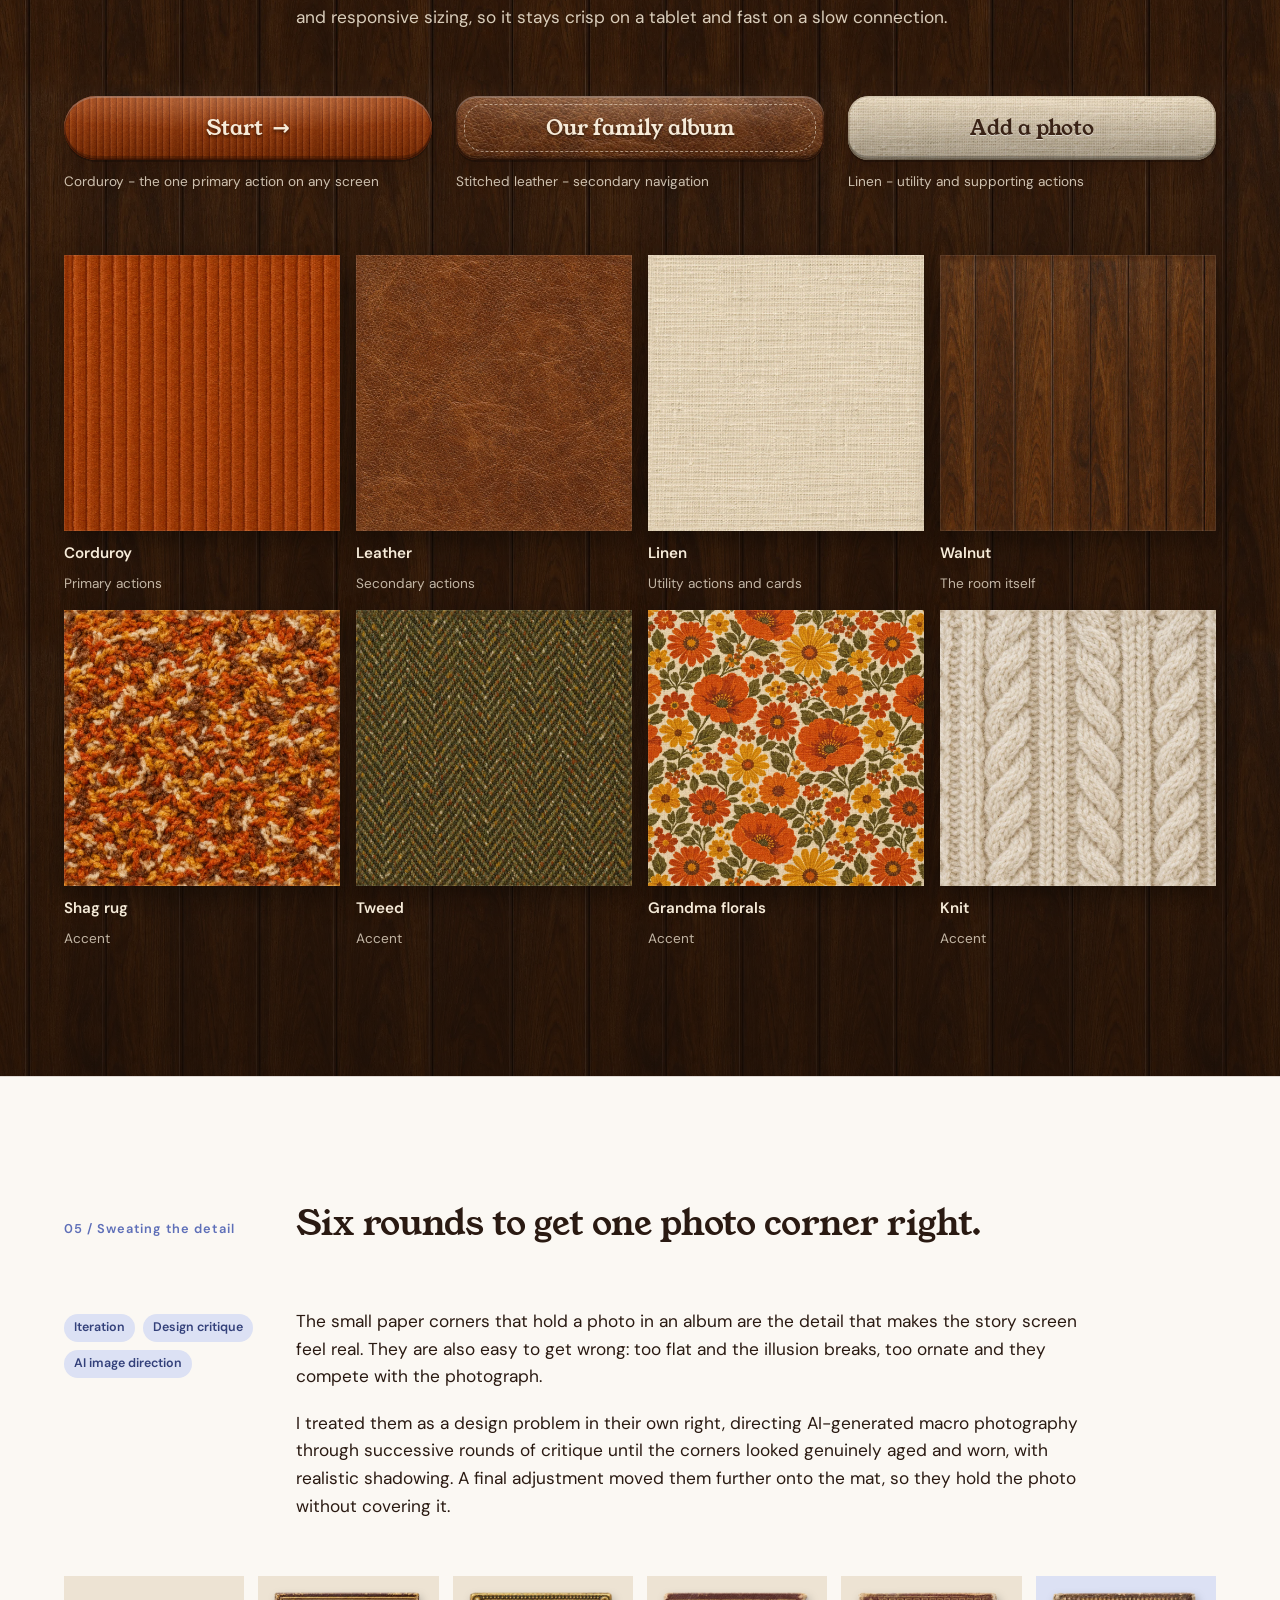
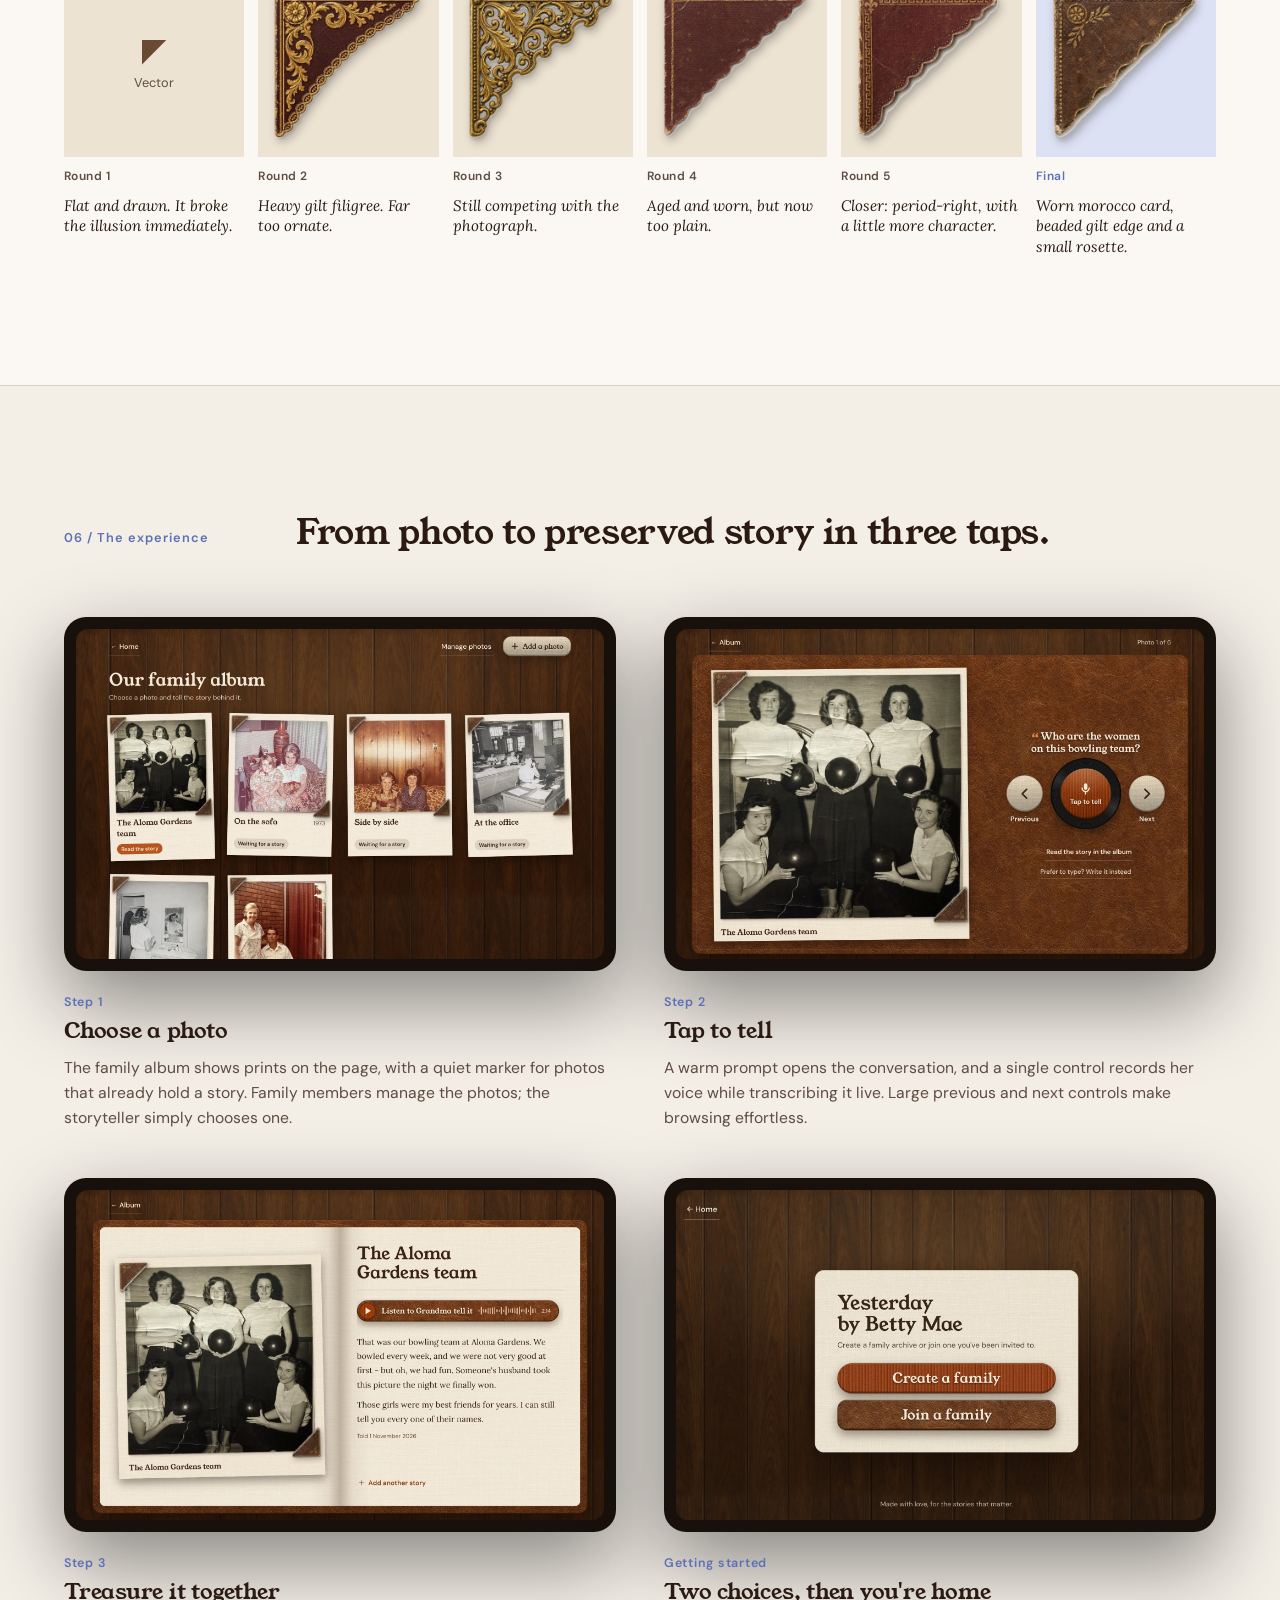
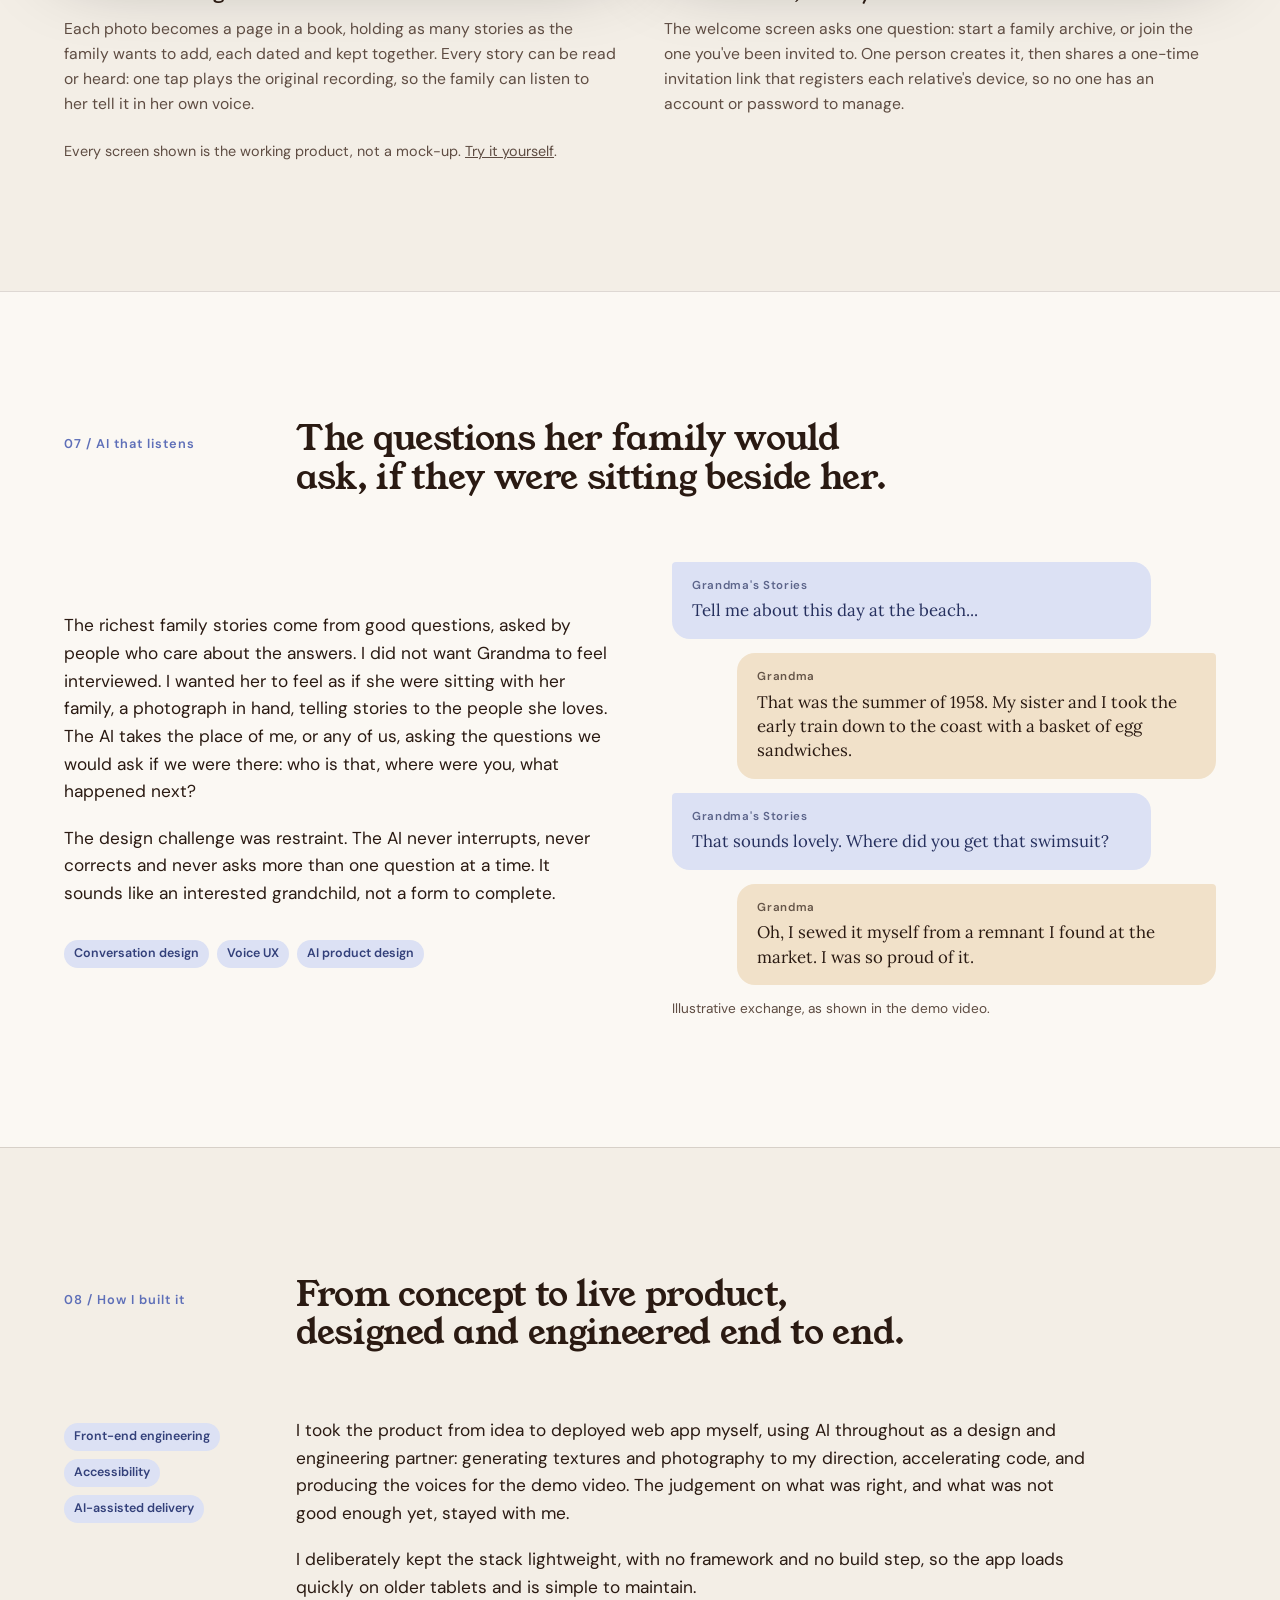
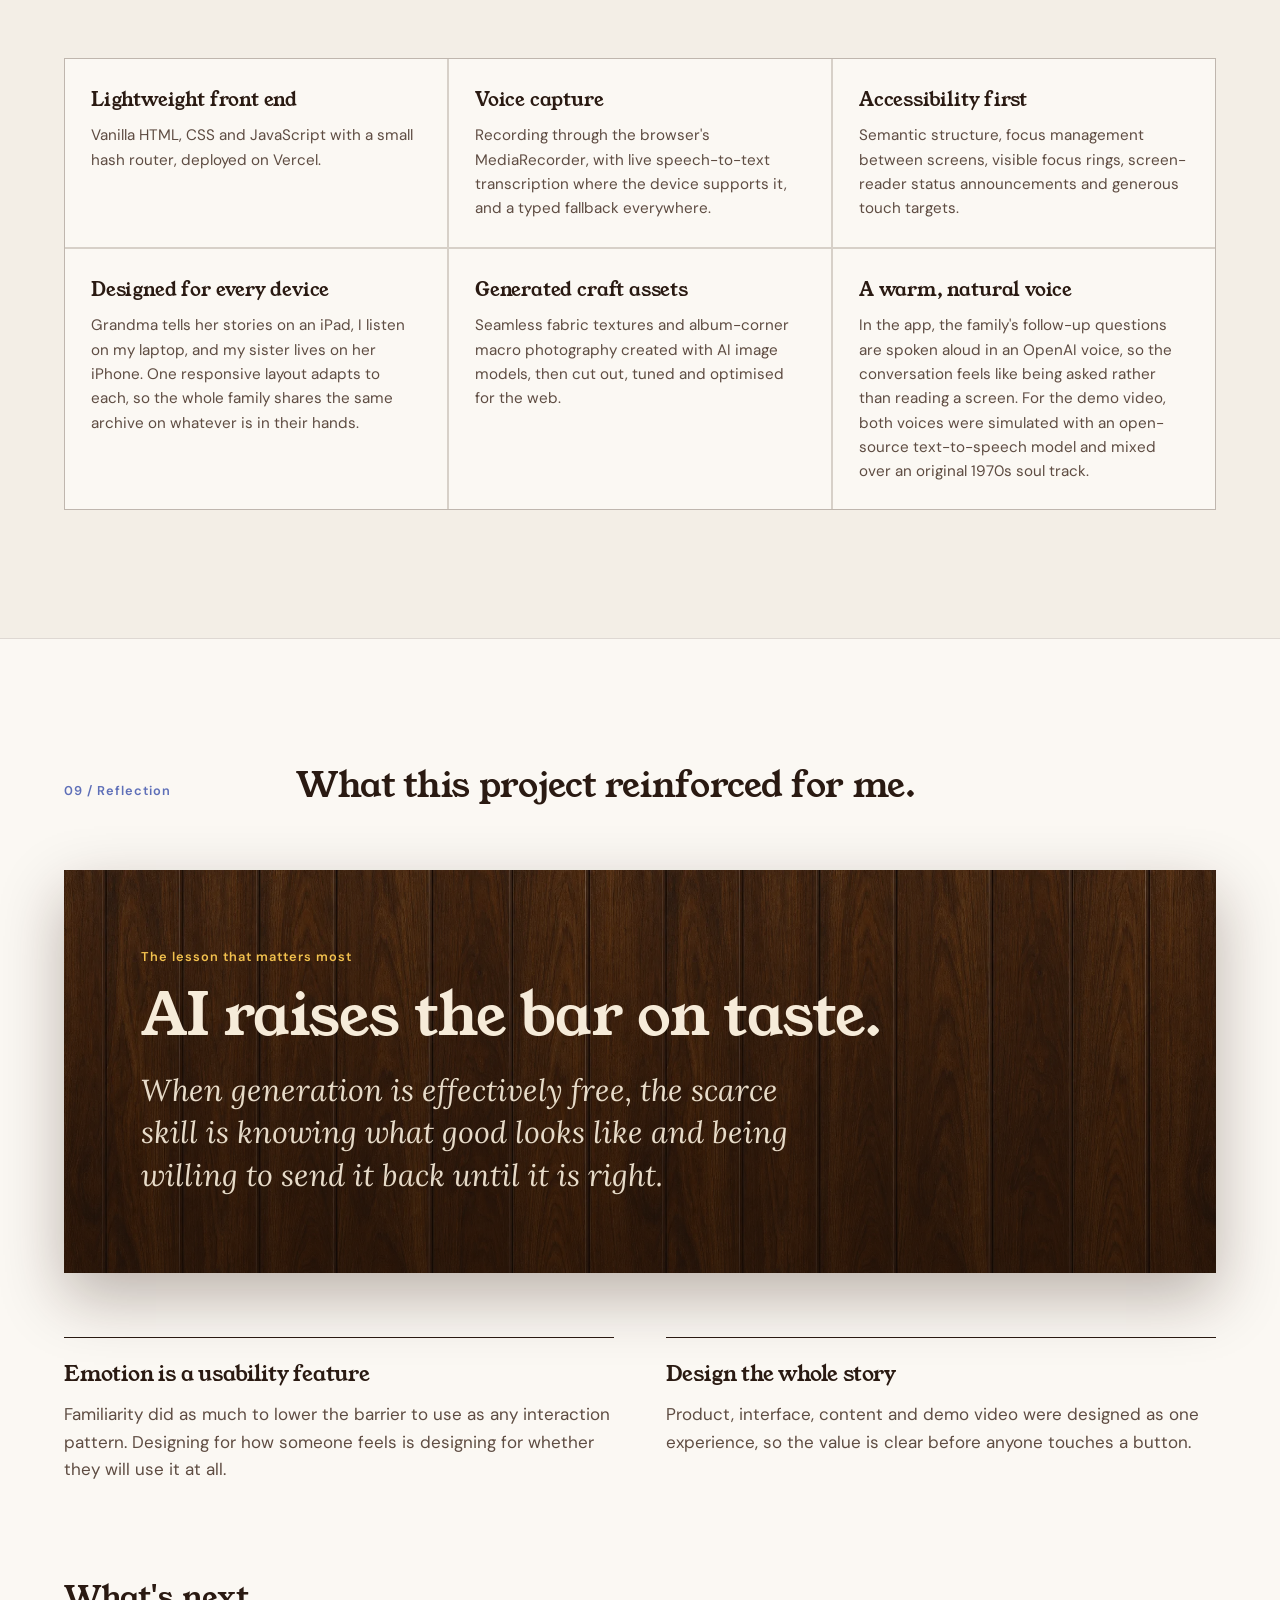
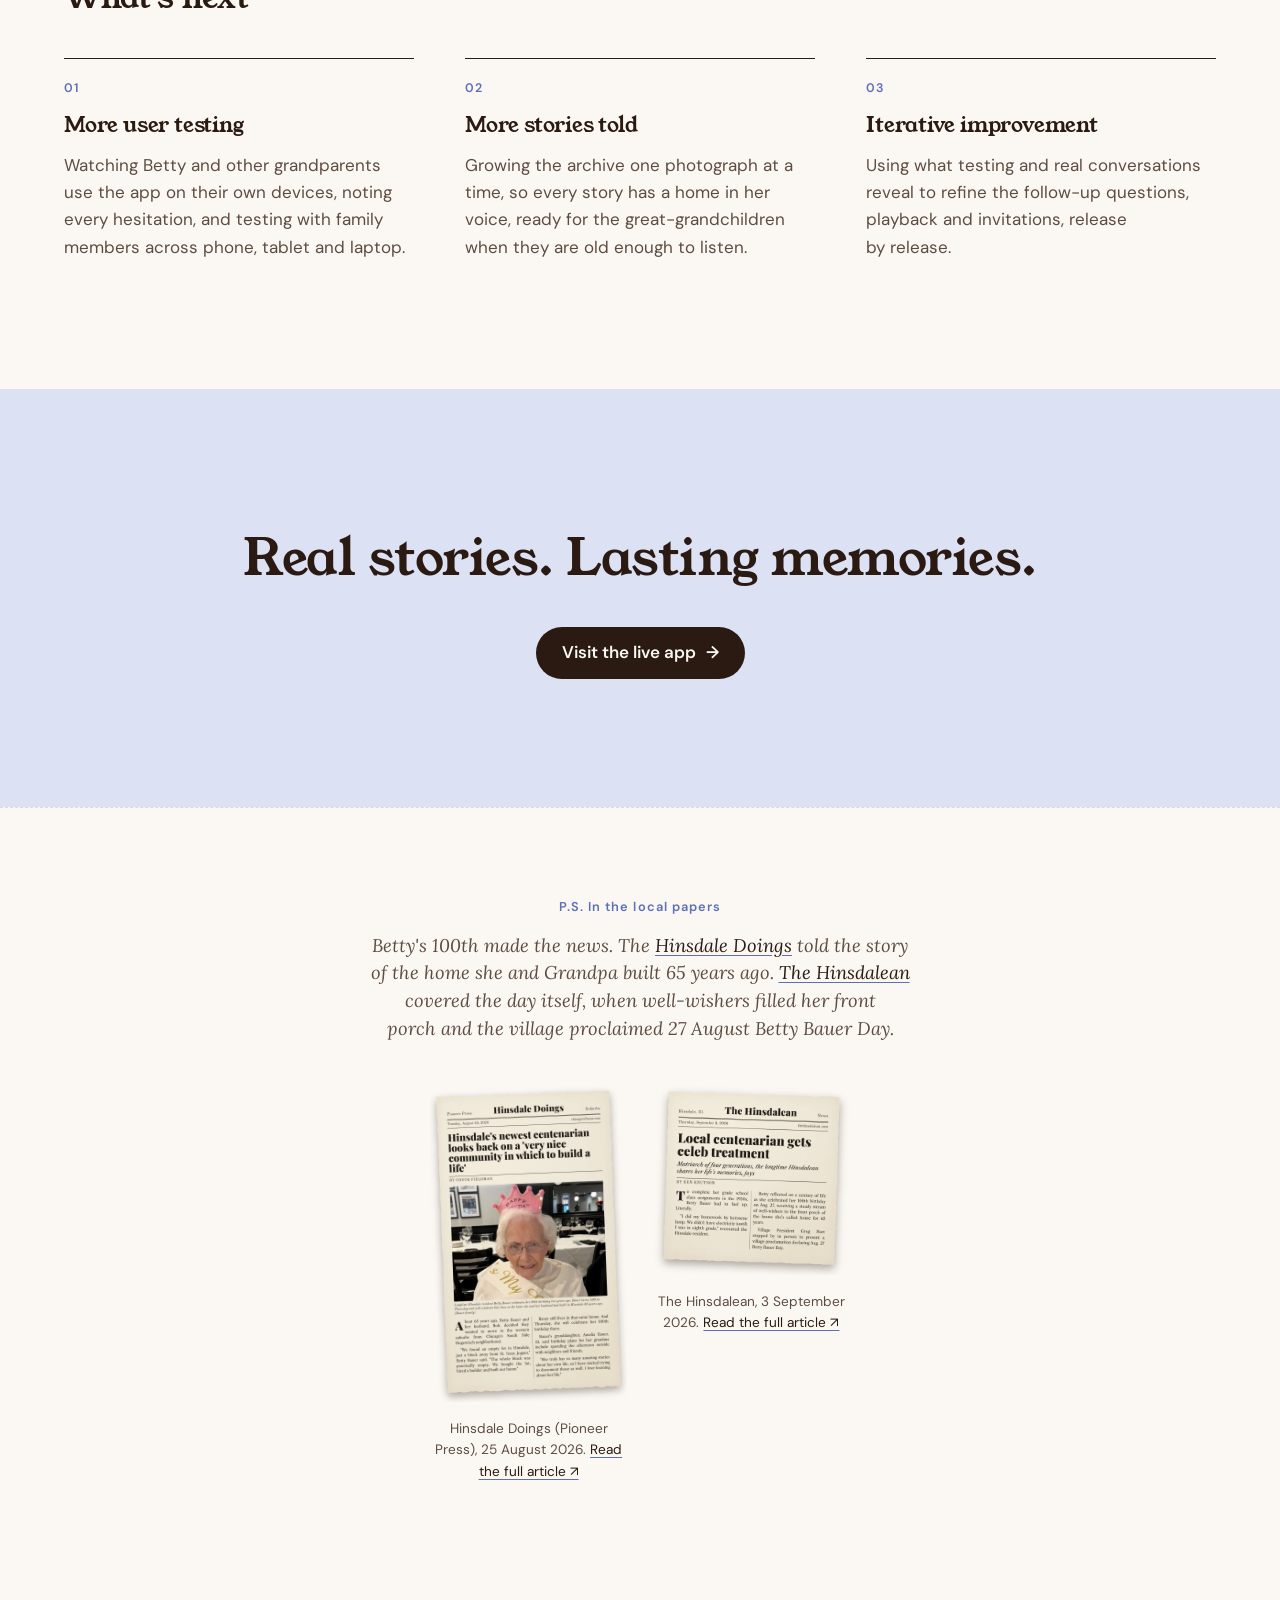
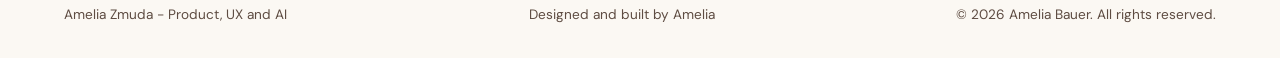
==== commit 0859ec30: "Add copyright notice to Grandma's Stories page" ====
--- a/grandmas-stories/index.html
+++ b/grandmas-stories/index.html
@@ -410,7 +410,7 @@
 
 <header class="site-nav">
   <div class="wrap">
-    <a class="monogram" href="#top" aria-label="Amelia Zmuda — back to top">
+    <a class="monogram" href="/" aria-label="Amelia Zmuda — return to the main website">
       <svg viewBox="8 4 84 156" aria-hidden="true">
         <defs>
           <linearGradient id="hy" x1="0" y1="0" x2="1" y2="1">
@@ -791,7 +791,7 @@
 </main>
 
 <footer class="site-foot" id="about">
-  <div class="wrap"><span>Amelia Zmuda - Product, UX and AI</span><span>Designed and built by Amelia</span></div>
+  <div class="wrap"><span>Amelia Zmuda - Product, UX and AI</span><span>Designed and built by Amelia</span><span>© 2026 Amelia Bauer. All rights reserved.</span></div>
 </footer>
 
 
